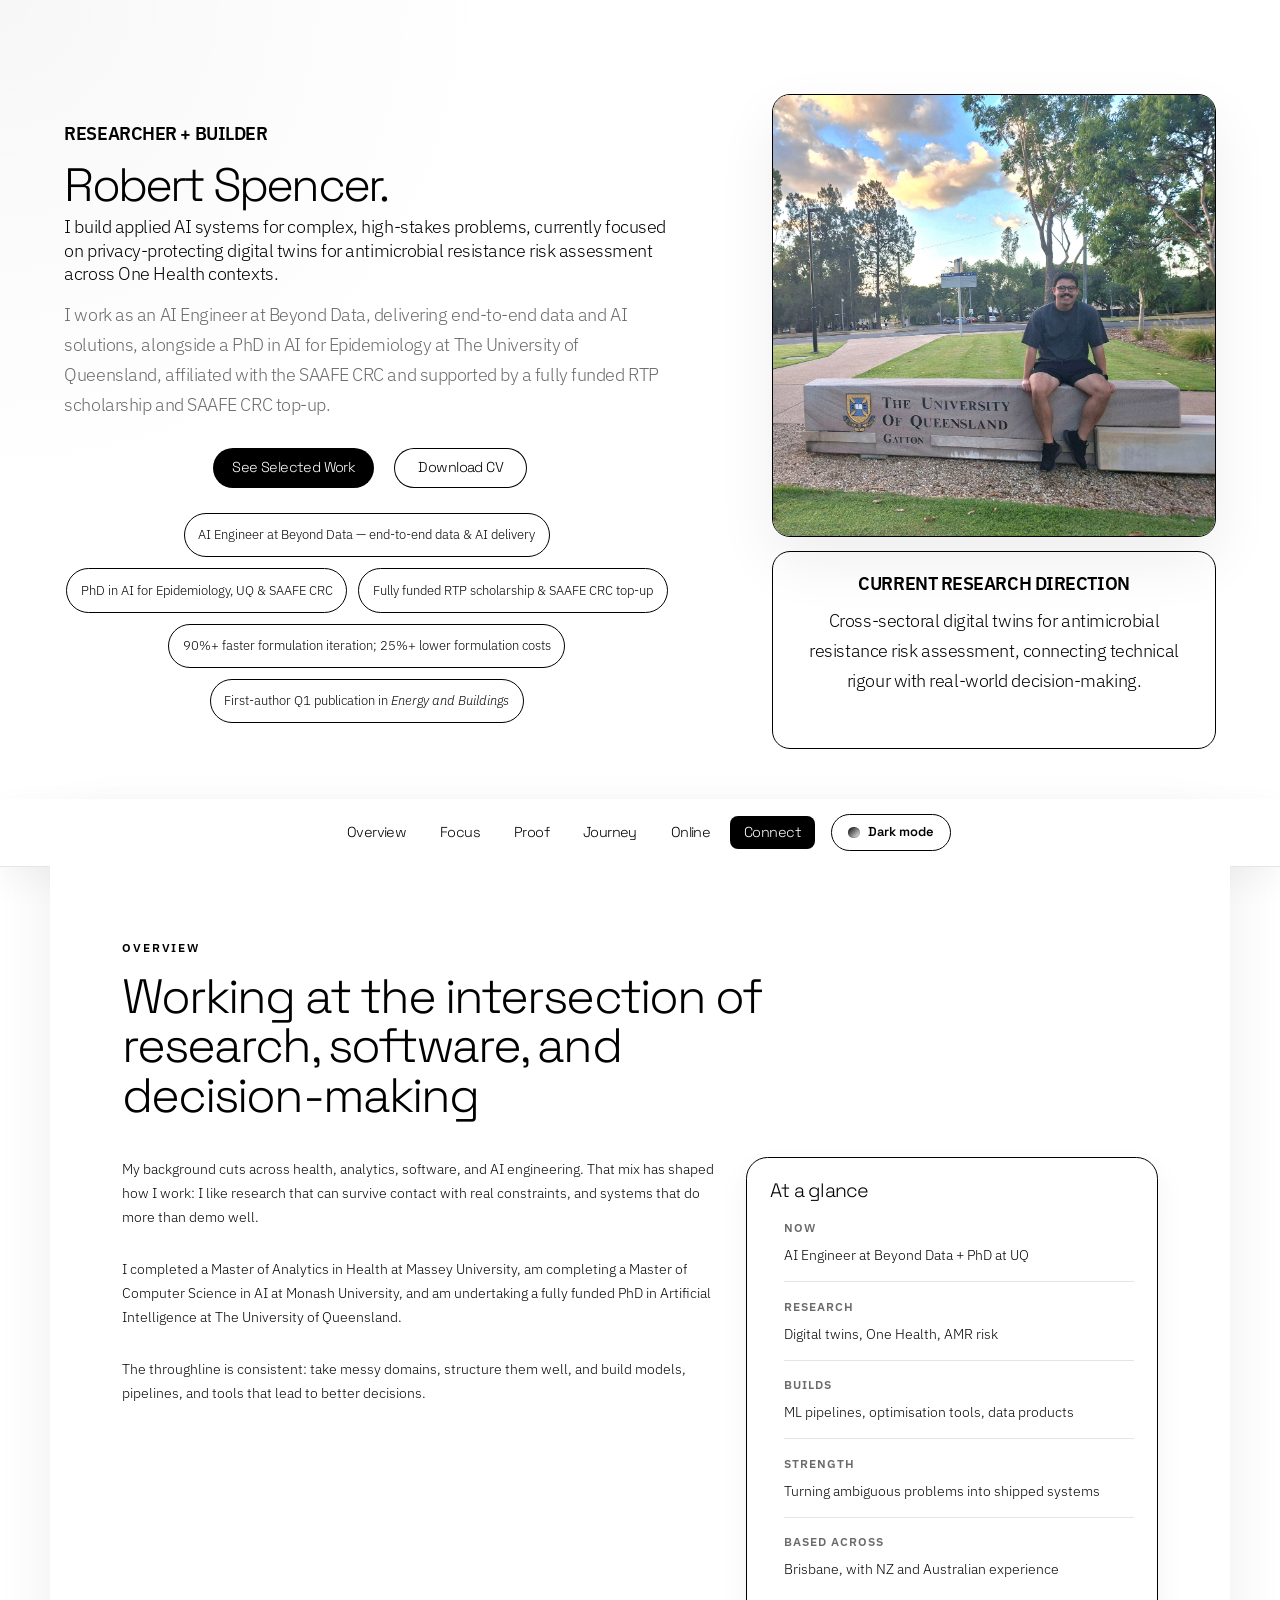
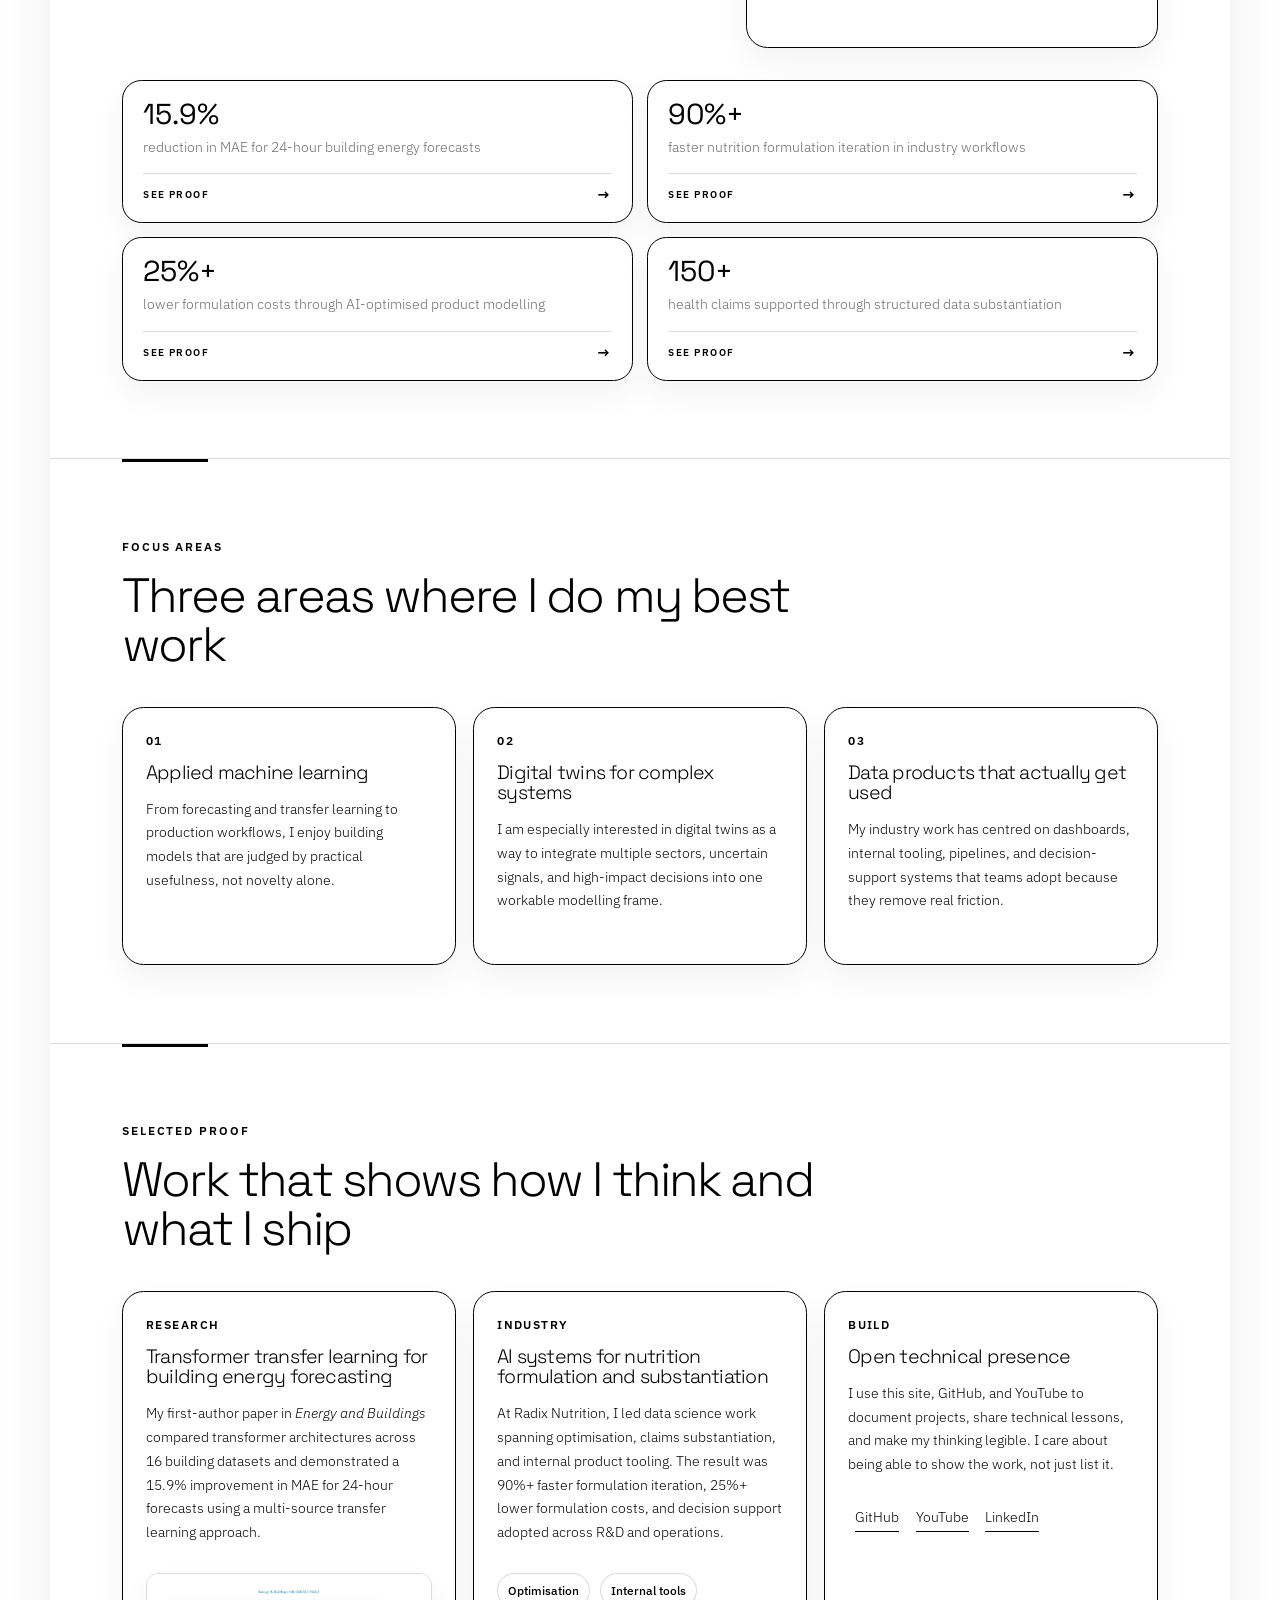
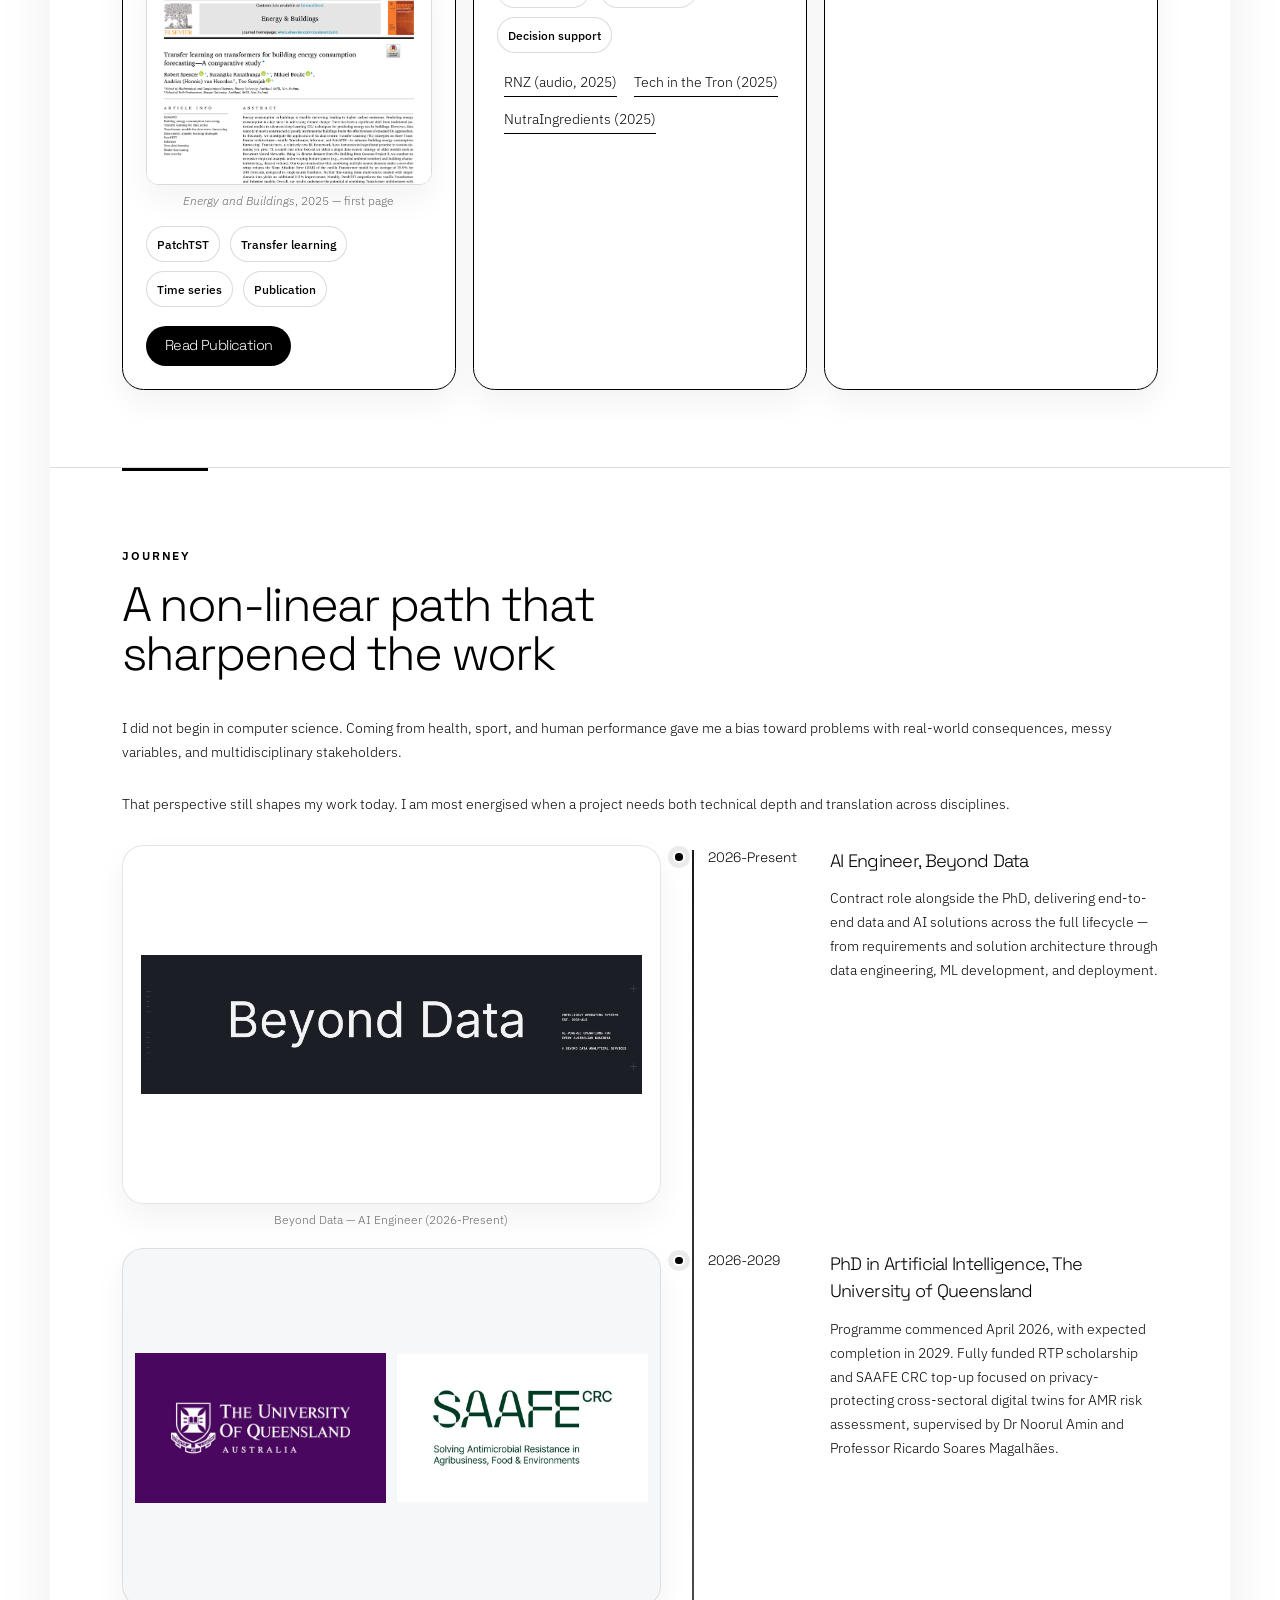
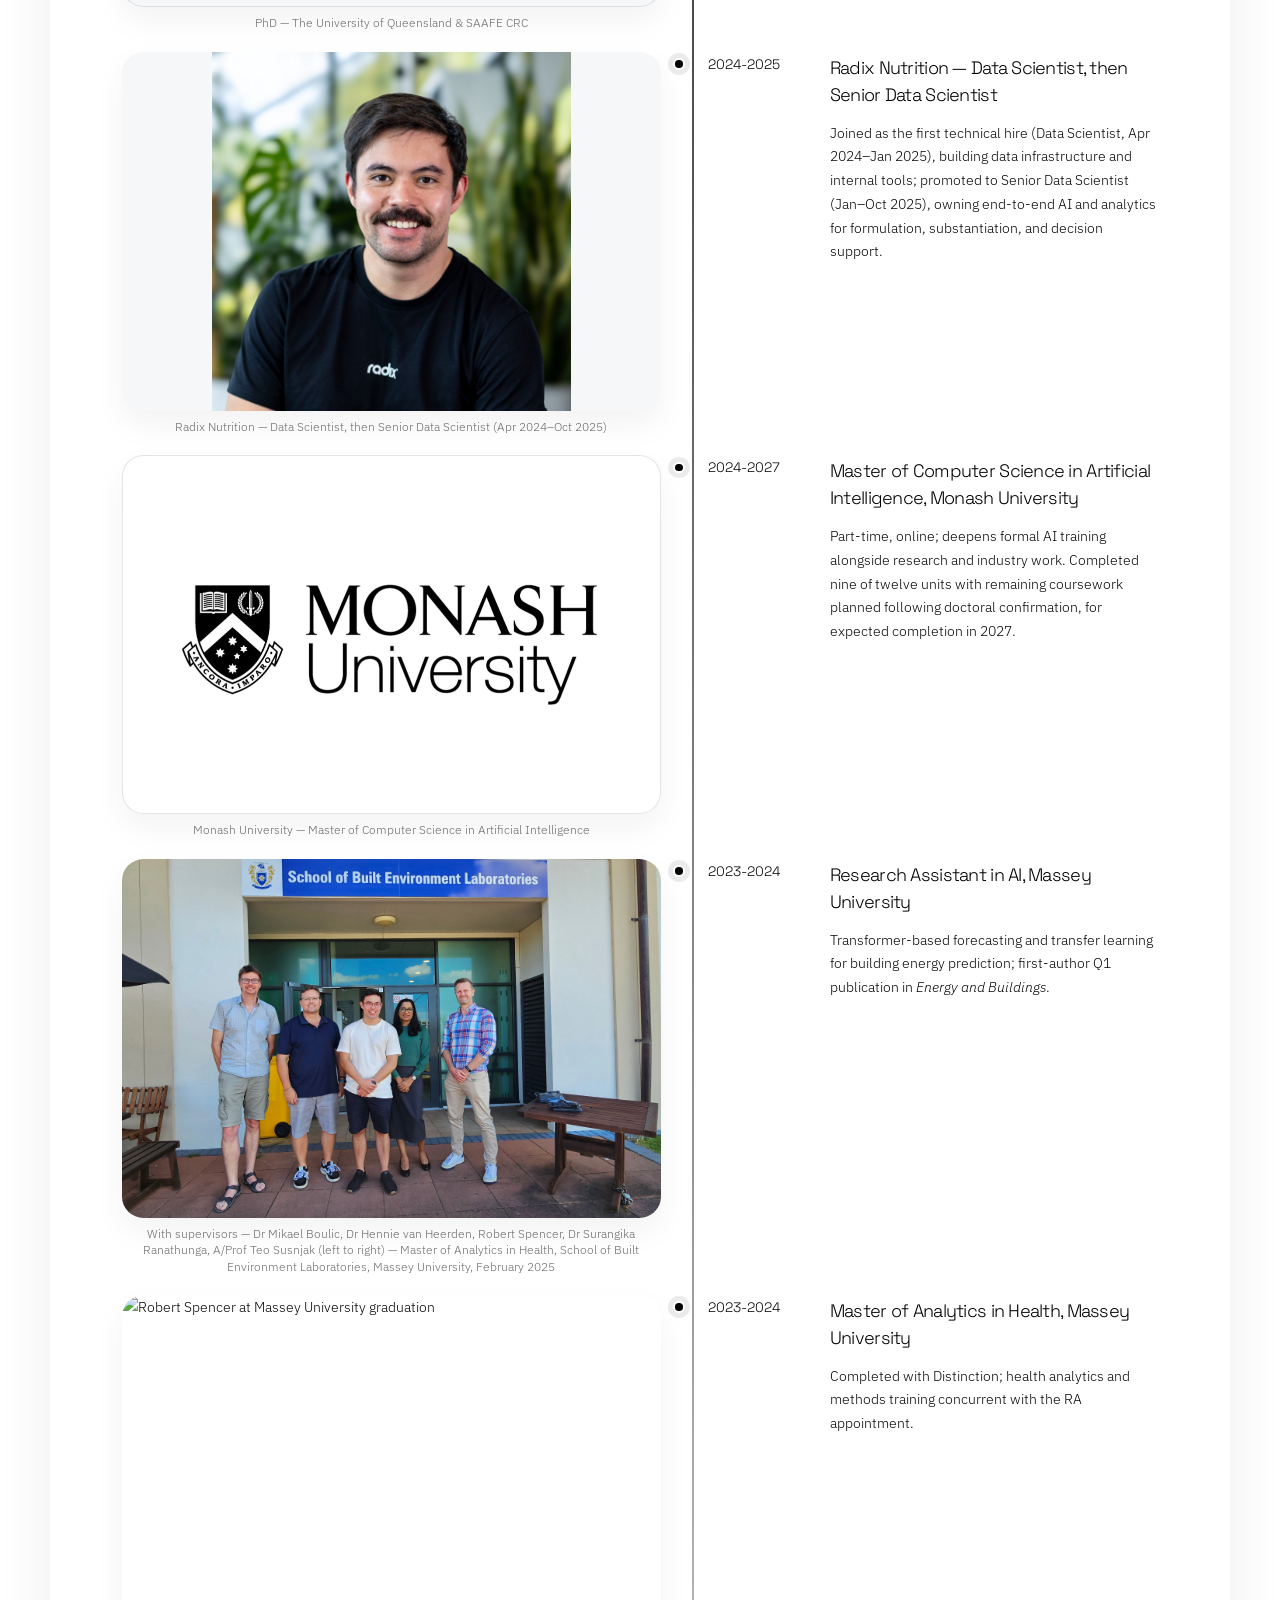
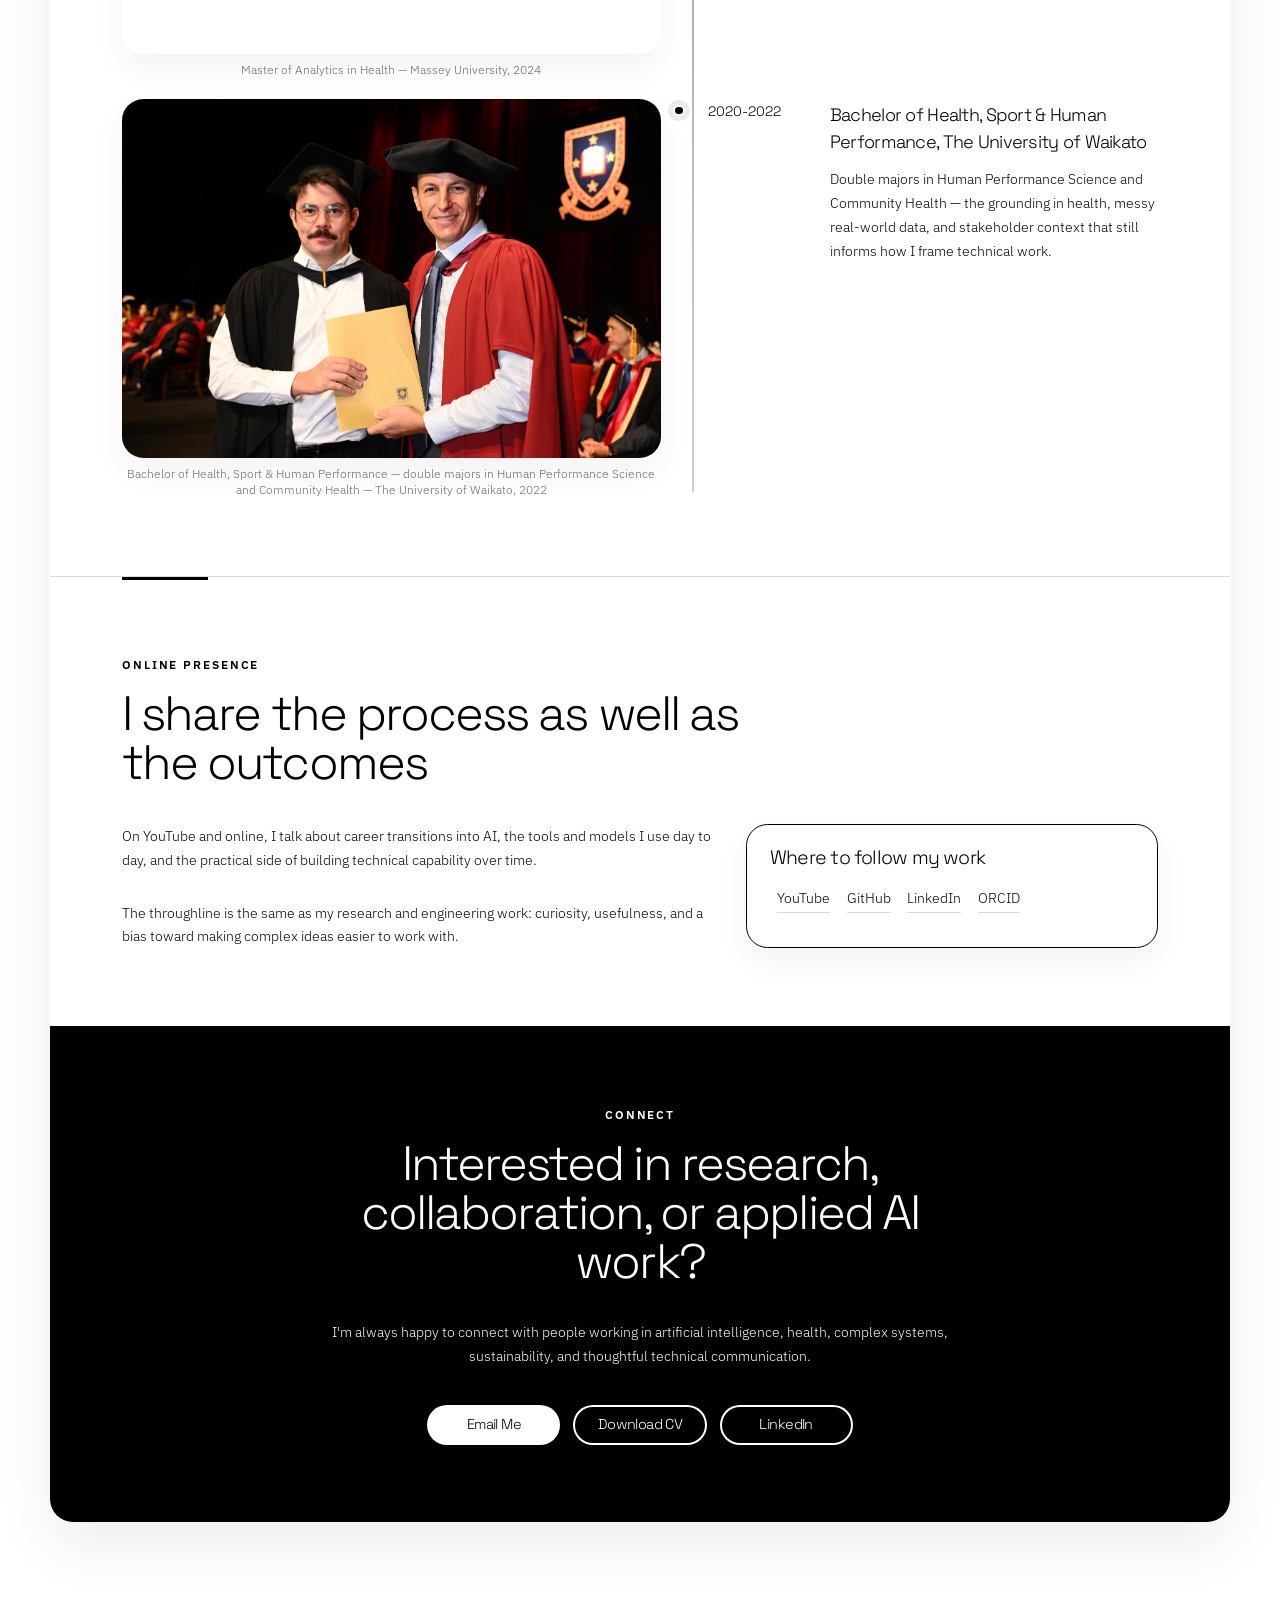
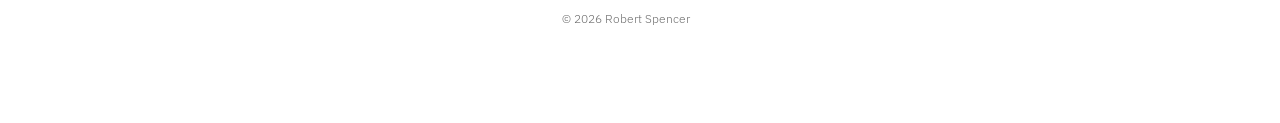
==== index.html @ 99dfe354 "Update CV to 2026-07-17 edition Replace the 2026-05-26 CV, which predated the Beyond Data role, with" ====
<!DOCTYPE HTML>
<html>
	<head>
		<title>Robert Spencer | AI Engineer &amp; PhD Researcher</title>
		<meta charset="utf-8" />
		<meta name="viewport" content="width=device-width, initial-scale=1" />
		<script>
			(function () {
				var storageKey = 'preferred-theme';
				var storedTheme = null;
				var prefersDark = false;

				try {
					storedTheme = window.localStorage.getItem(storageKey);
				} catch (error) {}

				if (window.matchMedia) {
					prefersDark = window.matchMedia('(prefers-color-scheme: dark)').matches;
				}

				var theme = storedTheme || (prefersDark ? 'dark' : 'light');
				document.documentElement.setAttribute('data-theme', theme);
				document.documentElement.style.colorScheme = theme;
			})();
		</script>
		<meta
			name="description"
			content="Robert Spencer is an AI engineer at Beyond Data and PhD researcher in AI for epidemiology at The University of Queensland, focused on privacy-protecting digital twins, One Health AMR risk assessment, and production-ready machine learning systems."
		/>
		<link rel="canonical" href="https://robertjspencer.com/" />
		<meta property="og:type" content="website" />
		<meta property="og:url" content="https://robertjspencer.com/" />
		<meta property="og:site_name" content="Robert Spencer" />
		<meta property="og:title" content="Robert Spencer | AI Engineer & PhD Researcher" />
		<meta
			property="og:description"
			content="AI engineer at Beyond Data and PhD researcher in AI for epidemiology at The University of Queensland — digital twins, One Health AMR risk assessment, and production-ready machine learning systems."
		/>
		<meta property="og:image" content="https://robertjspencer.com/images/linkedin-featured.png" />
		<meta property="og:image:width" content="1200" />
		<meta property="og:image:height" content="627" />
		<meta property="og:image:alt" content="Robert Spencer — Researcher + Builder — robertjspencer.com" />
		<meta name="twitter:card" content="summary_large_image" />
		<meta name="twitter:title" content="Robert Spencer | AI Engineer & PhD Researcher" />
		<meta
			name="twitter:description"
			content="AI engineer at Beyond Data and PhD researcher in AI for epidemiology at The University of Queensland — digital twins, One Health AMR risk assessment, and production-ready machine learning systems."
		/>
		<meta name="twitter:image" content="https://robertjspencer.com/images/linkedin-featured.png" />
		<script type="application/ld+json">
		{
			"@context": "https://schema.org",
			"@type": "Person",
			"name": "Robert Spencer",
			"url": "https://robertjspencer.com/",
			"image": "https://robertjspencer.com/images/robert-spencer-headshot.png",
			"email": "mailto:rspencer9721@gmail.com",
			"jobTitle": ["AI Engineer", "PhD Researcher in AI for Epidemiology"],
			"worksFor": {
				"@type": "Organization",
				"name": "Beyond Data"
			},
			"affiliation": [
				{ "@type": "CollegeOrUniversity", "name": "The University of Queensland" },
				{ "@type": "Organization", "name": "SAAFE CRC" },
				{ "@type": "CollegeOrUniversity", "name": "Monash University" }
			],
			"alumniOf": [
				{ "@type": "CollegeOrUniversity", "name": "Massey University" },
				{ "@type": "CollegeOrUniversity", "name": "The University of Waikato" }
			],
			"sameAs": [
				"https://orcid.org/0009-0005-2321-6212",
				"https://www.linkedin.com/in/rspencer9721/",
				"https://github.com/robertjspencer",
				"https://www.youtube.com/@robertspencer406"
			]
		}
		</script>
		<link rel="icon" type="image/svg+xml" href="images/favicon.svg" />
		<link rel="shortcut icon" href="images/favicon.svg" />
		<link rel="stylesheet" href="assets/css/main.css" />
		<link rel="stylesheet" href="assets/css/custom.css" />
		<noscript><link rel="stylesheet" href="assets/css/noscript.css" /></noscript>
	</head>
	<body class="is-preload">
		<div id="wrapper">
			<header id="header" class="alt">
				<div class="hero-shell">
					<div class="hero-copy">
						<p class="eyebrow">Researcher + Builder</p>
						<h1>Robert Spencer.</h1>
						<p class="hero-lead">
							I build applied AI systems for complex, high-stakes problems, currently
							focused on privacy-protecting digital twins for antimicrobial resistance
							risk assessment across One Health contexts.
						</p>
						<p class="hero-summary">
							I work as an AI Engineer at Beyond Data, delivering end-to-end data and
							AI solutions, alongside a PhD in AI for Epidemiology at The University of
							Queensland, affiliated with the SAAFE CRC and supported by a fully funded
							RTP scholarship and SAAFE CRC top-up.
						</p>
						<ul class="hero-actions">
							<li><a href="#proof" class="button primary">See Selected Work</a></li>
							<li><a href="documents/2026-07-17%20Robert%20Spencer_CV.pdf" target="_blank" class="button">Download CV</a></li>
						</ul>
						<ul class="hero-signals">
							<li>AI Engineer at Beyond Data — end-to-end data &amp; AI delivery</li>
							<li>PhD in AI for Epidemiology, UQ &amp; SAAFE CRC</li>
							<li>Fully funded RTP scholarship &amp; SAAFE CRC top-up</li>
							<li>90%+ faster formulation iteration; 25%+ lower formulation costs</li>
							<li>First-author Q1 publication in <em>Energy and Buildings</em></li>
						</ul>
					</div>
					<div class="hero-visual">
						<div class="hero-portrait">
							<img
								class="photo-zoomable"
								src="images/20260501_164639.jpg"
								alt="Robert Spencer seated on the University of Queensland Gatton campus entrance sign"
							/>
						</div>
						<div class="hero-note">
							<p class="label">Current research direction</p>
							<p>
								Cross-sectoral digital twins for antimicrobial resistance risk
								assessment, connecting technical rigour with real-world decision-making.
							</p>
						</div>
					</div>
				</div>
			</header>

			<nav id="nav">
				<div class="nav-shell">
					<button
						id="nav-toggle"
						class="nav-toggle"
						type="button"
						aria-controls="nav-links"
						aria-expanded="false"
					>
						Menu
					</button>
					<ul id="nav-links" class="nav-links">
						<li><a href="#about" class="active">Overview</a></li>
						<li><a href="#focus">Focus</a></li>
						<li><a href="#proof">Proof</a></li>
						<li><a href="#journey">Journey</a></li>
						<li><a href="#content">Online</a></li>
						<li><a href="#contact">Connect</a></li>
					</ul>
					<button
						id="theme-toggle"
						class="theme-toggle"
						type="button"
						aria-label="Switch color theme"
					>
						<span class="theme-toggle-dot" aria-hidden="true"></span>
						<span class="theme-toggle-label">Dark mode</span>
					</button>
					<script>
						(function () {
							var theme = document.documentElement.getAttribute('data-theme') || 'light';
							var toggle = document.getElementById('theme-toggle');
							var label = toggle && toggle.querySelector('.theme-toggle-label');

							if (!toggle) return;

							toggle.setAttribute('aria-pressed', theme === 'dark' ? 'true' : 'false');
							toggle.setAttribute('title', theme === 'dark' ? 'Light mode' : 'Dark mode');

							if (label) {
								label.textContent = theme === 'dark' ? 'Light mode' : 'Dark mode';
							}
						})();
					</script>
				</div>
			</nav>

			<div id="main">
				<section id="about" class="main custom-section section-overview">
					<div class="section-heading">
						<p class="eyebrow">Overview</p>
						<h2>Working at the intersection of research, software, and decision-making</h2>
					</div>
					<div class="overview-grid">
						<div class="overview-copy">
							<p>
								My background cuts across health, analytics, software, and AI
								engineering. That mix has shaped how I work: I like research that can
								survive contact with real constraints, and systems that do more than
								demo well.
							</p>
							<p>
								I completed a Master of Analytics in Health at Massey University, am
								completing a Master of Computer Science in AI at Monash University, and
								am undertaking a fully funded PhD in Artificial Intelligence at The
								University of Queensland.
							</p>
							<p>
								The throughline is consistent: take messy domains, structure them well,
								and build models, pipelines, and tools that lead to better decisions.
							</p>
						</div>
						<div class="overview-panel">
							<h3>At a glance</h3>
							<ul class="fact-list">
								<li>
									<span class="fact-label">Now</span>
									<span class="fact-value">AI Engineer at Beyond Data + PhD at UQ</span>
								</li>
								<li>
									<span class="fact-label">Research</span>
									<span class="fact-value">Digital twins, One Health, AMR risk</span>
								</li>
								<li>
									<span class="fact-label">Builds</span>
									<span class="fact-value">ML pipelines, optimisation tools, data products</span>
								</li>
								<li>
									<span class="fact-label">Strength</span>
									<span class="fact-value">Turning ambiguous problems into shipped systems</span>
								</li>
								<li>
									<span class="fact-label">Based across</span>
									<span class="fact-value">Brisbane, with NZ and Australian experience</span>
								</li>
							</ul>
						</div>
					</div>
					<div class="metric-band">
						<a class="metric-card" href="#proof-building-energy">
							<strong>15.9%</strong>
							<span class="metric-card-desc">reduction in MAE for 24-hour building energy forecasts</span>
							<span class="metric-card-cta">See proof</span>
						</a>
						<a class="metric-card" href="#proof-nutrition">
							<strong>90%+</strong>
							<span class="metric-card-desc">faster nutrition formulation iteration in industry workflows</span>
							<span class="metric-card-cta">See proof</span>
						</a>
						<a class="metric-card" href="#proof-nutrition">
							<strong>25%+</strong>
							<span class="metric-card-desc">lower formulation costs through AI-optimised product modelling</span>
							<span class="metric-card-cta">See proof</span>
						</a>
						<a class="metric-card" href="#proof-nutrition">
							<strong>150+</strong>
							<span class="metric-card-desc">health claims supported through structured data substantiation</span>
							<span class="metric-card-cta">See proof</span>
						</a>
					</div>
				</section>

				<section id="focus" class="main custom-section section-focus">
					<div class="section-heading">
						<p class="eyebrow">Focus Areas</p>
						<h2>Three areas where I do my best work</h2>
					</div>
					<div class="focus-grid">
						<article class="focus-card">
							<p class="card-index">01</p>
							<h3>Applied machine learning</h3>
							<p>
								From forecasting and transfer learning to production workflows, I enjoy
								building models that are judged by practical usefulness, not novelty
								alone.
							</p>
						</article>
						<article class="focus-card">
							<p class="card-index">02</p>
							<h3>Digital twins for complex systems</h3>
							<p>
								I am especially interested in digital twins as a way to integrate
								multiple sectors, uncertain signals, and high-impact decisions into one
								workable modelling frame.
							</p>
						</article>
						<article class="focus-card">
							<p class="card-index">03</p>
							<h3>Data products that actually get used</h3>
							<p>
								My industry work has centred on dashboards, internal tooling, pipelines,
								and decision-support systems that teams adopt because they remove real
								friction.
							</p>
						</article>
					</div>
				</section>

				<section id="proof" class="main custom-section section-proof">
					<div class="section-heading">
						<p class="eyebrow">Selected Proof</p>
						<h2>Work that shows how I think and what I ship</h2>
					</div>
					<div class="proof-grid">
						<article class="proof-card featured-proof" id="proof-building-energy">
							<p class="proof-type">Research</p>
							<h3>Transformer transfer learning for building energy forecasting</h3>
							<p>
								My first-author paper in <em>Energy and Buildings</em> compared
								transformer architectures across 16 building datasets and demonstrated a
								15.9% improvement in MAE for 24-hour forecasts using a multi-source
								transfer learning approach.
							</p>
							<figure class="publication-figure">
								<img
									class="photo-zoomable"
									src="images/spencer-et-al-2025-energy-buildings-first-page.png"
									width="1535"
									height="1138"
									loading="lazy"
									decoding="async"
									alt="First page of Spencer et al. (2025) in Energy and Buildings: title, authors from Massey University, and abstract on transfer learning with transformers for building energy forecasting."
								/>
								<figcaption><em>Energy and Buildings</em>, 2025 — first page</figcaption>
							</figure>
							<ul class="proof-tags">
								<li>PatchTST</li>
								<li>Transfer learning</li>
								<li>Time series</li>
								<li>Publication</li>
							</ul>
							<a href="https://doi.org/10.1016/j.enbuild.2025.115632" target="_blank" class="button primary">Read Publication</a>
						</article>
						<article class="proof-card" id="proof-nutrition">
							<p class="proof-type">Industry</p>
							<h3>AI systems for nutrition formulation and substantiation</h3>
							<p>
								At Radix Nutrition, I led data science work spanning optimisation,
								claims substantiation, and internal product tooling. The result was
								90%+ faster formulation iteration, 25%+ lower formulation costs, and
								decision support adopted across R&amp;D and operations.
							</p>
							<ul class="proof-tags">
								<li>Optimisation</li>
								<li>Internal tools</li>
								<li>Decision support</li>
							</ul>
							<ul class="proof-links">
								<li>
									<a href="https://www.rnz.co.nz/national/programmes/ninetonoon/audio/2018996469/waikato-food-tech-company-putting-science-into-breakfast" target="_blank" rel="noopener noreferrer">RNZ (audio, 2025)</a>
								</li>
								<li>
									<a href="https://www.techinthetron.com/radix-nutritions-cad-for-food-syncs-science-to-close-nutrition-gap/" target="_blank" rel="noopener noreferrer">Tech in the Tron (2025)</a>
								</li>
								<li>
									<a href="https://www.nutraingredients.com/Article/2025/12/15/nz-firm-develops-software-platform-for-food-nutrition-innovation/" target="_blank" rel="noopener noreferrer">NutraIngredients (2025)</a>
								</li>
							</ul>
						</article>
						<article class="proof-card">
							<p class="proof-type">Build</p>
							<h3>Open technical presence</h3>
							<p>
								I use this site, GitHub, and YouTube to document projects, share
								technical lessons, and make my thinking legible. I care about being able
								to show the work, not just list it.
							</p>
							<ul class="proof-links">
								<li><a href="https://github.com/robertjspencer" target="_blank">GitHub</a></li>
								<li><a href="https://www.youtube.com/@robertspencer406" target="_blank">YouTube</a></li>
								<li><a href="https://www.linkedin.com/in/rspencer9721/" target="_blank">LinkedIn</a></li>
							</ul>
						</article>
					</div>
				</section>

				<section id="journey" class="main custom-section section-journey">
					<div class="section-heading">
						<p class="eyebrow">Journey</p>
						<h2>A non-linear path that sharpened the work</h2>
					</div>
					<div class="journey-wrap">
						<div class="journey-intro">
							<p>
								I did not begin in computer science. Coming from health, sport, and
								human performance gave me a bias toward problems with real-world
								consequences, messy variables, and multidisciplinary stakeholders.
							</p>
							<p>
								That perspective still shapes my work today. I am most energised when a
								project needs both technical depth and translation across disciplines.
							</p>
						</div>
						<div class="journey-interleaved-main">
							<article class="timeline-item">
								<span class="timeline-year">2026-Present</span>
								<div>
									<h3>AI Engineer, Beyond Data</h3>
									<p>
										Contract role alongside the PhD, delivering end-to-end data and AI
										solutions across the full lifecycle — from requirements and solution
										architecture through data engineering, ML development, and
										deployment.
									</p>
								</div>
							</article>
							<div class="journey-media-cell">
								<figure class="journey-figure journey-figure--institution">
									<div class="journey-logo-frame journey-logo-frame--single">
										<img
											src="images/beyond-data-logo.png"
											alt="Beyond Data — Intelligent Operating Systems"
											class="journey-logo-img journey-logo-img--uq-wide"
											loading="lazy"
											decoding="async"
										/>
									</div>
									<figcaption>Beyond Data — AI Engineer (2026-Present)</figcaption>
								</figure>
							</div>
							<article class="timeline-item">
								<span class="timeline-year">2026-2029</span>
								<div>
									<h3>PhD in Artificial Intelligence, The University of Queensland</h3>
									<p>
										Programme commenced April 2026, with expected completion in 2029.
										Fully funded RTP scholarship and SAAFE CRC top-up focused on
										privacy-protecting cross-sectoral digital twins for AMR risk
										assessment, supervised by Dr Noorul Amin and Professor Ricardo
										Soares Magalhães.
									</p>
								</div>
							</article>
							<div class="journey-media-cell">
								<figure class="journey-figure journey-figure--institution">
									<div class="journey-logo-stack" role="group" aria-label="PhD affiliation logos">
										<div class="journey-logo-frame">
											<img
												src="images/uq-news.jpg"
												alt="The University of Queensland"
												class="journey-logo-img journey-logo-img--uq-wide"
												loading="lazy"
												decoding="async"
											/>
										</div>
										<div class="journey-logo-frame">
											<img
												src="images/saafe-crc-logo.jpg"
												alt="SAAFE CRC — Solving Antimicrobial Resistance in Agribusiness, Food &amp; Environments"
												class="journey-logo-img journey-logo-img--saafe"
												loading="lazy"
												decoding="async"
											/>
										</div>
									</div>
									<figcaption>PhD — The University of Queensland &amp; SAAFE CRC</figcaption>
								</figure>
							</div>
							<article class="timeline-item">
								<span class="timeline-year">2024-2025</span>
								<div>
									<h3>Radix Nutrition — Data Scientist, then Senior Data Scientist</h3>
									<p>Joined as the first technical hire (Data Scientist, Apr 2024–Jan 2025), building data infrastructure and internal tools; promoted to Senior Data Scientist (Jan–Oct 2025), owning end-to-end AI and analytics for formulation, substantiation, and decision support.</p>
								</div>
							</article>
							<div class="journey-media-cell">
								<figure class="journey-figure">
									<div class="journey-image-frame journey-image-frame--contain">
										<img
											src="images/radix-nutrition-2024.jpg"
											alt="Robert Spencer at Radix Nutrition"
											class="journey-image photo-zoomable"
											loading="lazy"
											decoding="async"
										/>
									</div>
									<figcaption>Radix Nutrition — Data Scientist, then Senior Data Scientist (Apr 2024–Oct 2025)</figcaption>
								</figure>
							</div>
							<article class="timeline-item">
								<span class="timeline-year">2024-2027</span>
								<div>
									<h3>Master of Computer Science in Artificial Intelligence, Monash University</h3>
									<p>Part-time, online; deepens formal AI training alongside research and industry work. Completed nine of twelve units with remaining coursework planned following doctoral confirmation, for expected completion in 2027.</p>
								</div>
							</article>
							<div class="journey-media-cell">
								<figure class="journey-figure journey-figure--institution">
									<div class="journey-logo-frame journey-logo-frame--single">
										<img
											src="images/monash-logo.jpg"
											alt="Monash University"
											class="journey-logo-img"
											loading="lazy"
											decoding="async"
										/>
									</div>
									<figcaption>Monash University — Master of Computer Science in Artificial Intelligence</figcaption>
								</figure>
							</div>
							<article class="timeline-item">
								<span class="timeline-year">2023-2024</span>
								<div>
									<h3>Research Assistant in AI, Massey University</h3>
									<p>Transformer-based forecasting and transfer learning for building energy prediction; first-author Q1 publication in <em>Energy and Buildings</em>.</p>
								</div>
							</article>
							<div class="journey-media-cell">
								<figure class="journey-figure">
									<div class="journey-image-frame">
										<img
											src="images/2025-02-21-massey-manalyt-supervisors.jpg"
											alt="Group photo: Dr Mikael Boulic, Dr Hennie van Heerden, Robert Spencer, Dr Surangika Ranathunga, and A/Prof Teo Susnjak outside the School of Built Environment Laboratories at Massey University"
											class="journey-image photo-zoomable"
											loading="lazy"
											decoding="async"
										/>
									</div>
									<figcaption>With supervisors — Dr Mikael Boulic, Dr Hennie van Heerden, Robert Spencer, Dr Surangika Ranathunga, A/Prof Teo Susnjak (left to right) — Master of Analytics in Health, School of Built Environment Laboratories, Massey University, February 2025</figcaption>
								</figure>
							</div>
							<article class="timeline-item">
								<span class="timeline-year">2023-2024</span>
								<div>
									<h3>Master of Analytics in Health, Massey University</h3>
									<p>Completed with Distinction; health analytics and methods training concurrent with the RA appointment.</p>
								</div>
							</article>
							<div class="journey-media-cell">
								<figure class="journey-figure">
									<div class="journey-image-frame">
										<img
											src="images/2024-massey-graduation.jpeg"
											alt="Robert Spencer at Massey University graduation"
											class="journey-image photo-zoomable"
										/>
									</div>
									<figcaption>Master of Analytics in Health — Massey University, 2024</figcaption>
								</figure>
							</div>
							<article class="timeline-item">
								<span class="timeline-year">2020-2022</span>
								<div>
									<h3>Bachelor of Health, Sport &amp; Human Performance, The University of Waikato</h3>
									<p>Double majors in Human Performance Science and Community Health — the grounding in health, messy real-world data, and stakeholder context that still informs how I frame technical work.</p>
								</div>
							</article>
							<div class="journey-media-cell">
								<figure class="journey-figure">
									<div class="journey-image-frame">
										<img
											src="images/2023-waikato-graduation.jpeg"
											alt="Robert Spencer at Waikato University graduation"
											class="journey-image photo-zoomable"
										/>
									</div>
									<figcaption>Bachelor of Health, Sport &amp; Human Performance — double majors in Human Performance Science and Community Health — The University of Waikato, 2022</figcaption>
								</figure>
							</div>
						</div>
					</div>
				</section>

				<section id="content" class="main custom-section section-content">
					<div class="section-heading">
						<p class="eyebrow">Online Presence</p>
						<h2>I share the process as well as the outcomes</h2>
					</div>
					<div class="content-grid">
						<div class="content-copy">
							<p>
								On YouTube and online, I talk about career transitions into AI, the
								tools and models I use day to day, and the practical side of building
								technical capability over time.
							</p>
							<p>
								The throughline is the same as my research and engineering work:
								curiosity, usefulness, and a bias toward making complex ideas easier to
								work with.
							</p>
						</div>
						<div class="content-panel">
							<h3>Where to follow my work</h3>
							<ul class="link-list">
								<li><a href="https://www.youtube.com/@robertspencer406" target="_blank">YouTube</a></li>
								<li><a href="https://github.com/robertjspencer" target="_blank">GitHub</a></li>
								<li><a href="https://www.linkedin.com/in/rspencer9721/" target="_blank">LinkedIn</a></li>
								<li><a href="https://orcid.org/0009-0005-2321-6212" target="_blank">ORCID</a></li>
							</ul>
						</div>
					</div>
				</section>

				<section id="contact" class="main custom-section section-contact">
					<div class="section-heading center">
						<p class="eyebrow">Connect</p>
						<h2>Interested in research, collaboration, or applied AI work?</h2>
						<p>
							I'm always happy to connect with people working in artificial intelligence,
							health, complex systems, sustainability, and thoughtful technical
							communication.
						</p>
					</div>
					<div class="contact-actions">
						<a href="mailto:rspencer9721@gmail.com" class="button primary">Email Me</a>
						<a href="documents/2026-07-17%20Robert%20Spencer_CV.pdf" target="_blank" class="button">Download CV</a>
						<a href="https://www.linkedin.com/in/rspencer9721/" target="_blank" class="button">LinkedIn</a>
					</div>
				</section>
			</div>

			<footer id="footer">
				<p class="copyright">&copy; 2026 Robert Spencer</p>
			</footer>
		</div>

		<div
			id="photo-zoom-modal"
			class="photo-zoom-modal"
			role="dialog"
			aria-modal="true"
			aria-label="Enlarged photo"
			hidden
		>
			<div class="photo-zoom-backdrop" role="presentation"></div>
			<button type="button" class="photo-zoom-close" aria-label="Close enlarged photo">
				<span aria-hidden="true">&times;</span>
			</button>
			<div class="photo-zoom-viewport">
				<div class="photo-zoom-stage">
					<img class="photo-zoom-img" alt="" />
				</div>
			</div>
		</div>

		<script src="assets/js/jquery.min.js"></script>
		<script src="assets/js/jquery.scrollex.min.js"></script>
		<script src="assets/js/jquery.scrolly.min.js"></script>
		<script src="assets/js/browser.min.js"></script>
		<script src="assets/js/breakpoints.min.js"></script>
		<script src="assets/js/util.js"></script>
		<script src="assets/js/main.js"></script>
		<script src="assets/js/photo-zoom.js"></script>
	</body>
</html>
---- assets/css/main.css ----
@import url(fontawesome-all.min.css);
@import 'https://fonts.googleapis.com/css?family=Source+Sans+Pro:300,400';

html, body, div, span, applet, object,
iframe, h1, h2, h3, h4, h5, h6, p, blockquote,
pre, a, abbr, acronym, address, big, cite,
code, del, dfn, em, img, ins, kbd, q, s, samp,
small, strike, strong, sub, sup, tt, var, b,
u, i, center, dl, dt, dd, ol, ul, li, fieldset,
form, label, legend, table, caption, tbody,
tfoot, thead, tr, th, td, article, aside,
canvas, details, embed, figure, figcaption,
footer, header, hgroup, menu, nav, output, ruby,
section, summary, time, mark, audio, video {
	margin: 0;
	padding: 0;
	border: 0;
	font-size: 100%;
	font: inherit;
	vertical-align: baseline;}

article, aside, details, figcaption, figure,
footer, header, hgroup, menu, nav, section {
	display: block;}

body {
	line-height: 1;
}

ol, ul {
	list-style: none;
}

blockquote, q {
	quotes: none;
}

	blockquote:before, blockquote:after, q:before, q:after {
		content: '';
		content: none;
	}

table {
	border-collapse: collapse;
	border-spacing: 0;
}

body {
	-webkit-text-size-adjust: none;
}

mark {
	background-color: transparent;
	color: inherit;
}

input::-moz-focus-inner {
	border: 0;
	padding: 0;
}

input, select, textarea {
	-moz-appearance: none;
	-webkit-appearance: none;
	-ms-appearance: none;
	appearance: none;
}

/* Basic */

	@-ms-viewport {
		width: device-width;
	}

	body {
		-ms-overflow-style: scrollbar;
	}

	@media screen and (max-width: 480px) {

		html, body {
			min-width: 320px;
		}

	}

	html {
		box-sizing: border-box;
	}

	*, *:before, *:after {
		box-sizing: inherit;
	}

	body {
		background-color: #0d1117;
		min-height: 100vh;
		background-image: linear-gradient(
			180deg,
			#2b2b2b 0%,
			#1f1f1f 28%,
			#0a0a0a 65%,
			#000000 100%
		);
		background-attachment: fixed;
		background-repeat: no-repeat;
		background-size: 100% 100%;
	}

		body.is-preload *, body.is-preload *:before, body.is-preload *:after {
			-moz-animation: none !important;
			-webkit-animation: none !important;
			-ms-animation: none !important;
			animation: none !important;
			-moz-transition: none !important;
			-webkit-transition: none !important;
			-ms-transition: none !important;
			transition: none !important;
		}

/* Type */

	body {
		color: rgba(255, 255, 255, 0.65);
	}

	body, input, select, textarea {
		font-family: "Source Sans Pro", Helvetica, sans-serif;
		font-size: 17pt;
		font-weight: 300;
		line-height: 1.65;
	}

		@media screen and (max-width: 1680px) {

			body, input, select, textarea {
				font-size: 14pt;
			}

		}

		@media screen and (max-width: 1280px) {

			body, input, select, textarea {
				font-size: 12pt;
			}

		}

		@media screen and (max-width: 360px) {

			body, input, select, textarea {
				font-size: 11pt;
			}

		}

	a {
		-moz-transition: color 0.2s ease, border-bottom 0.2s ease;
		-webkit-transition: color 0.2s ease, border-bottom 0.2s ease;
		-ms-transition: color 0.2s ease, border-bottom 0.2s ease;
		transition: color 0.2s ease, border-bottom 0.2s ease;
		text-decoration: none;
		border-bottom: dotted 1px;
		color: inherit;
	}

		a:hover {
			border-bottom-color: transparent;
		}

	strong, b {
		font-weight: 400;
	}

	em, i {
		font-style: italic;
	}

	p {
		margin: 0 0 2em 0;
	}

		p.content {
			-moz-columns: 20em 2;
			-webkit-columns: 20em 2;
			-ms-columns: 20em 2;
			columns: 20em 2;
			-moz-column-gap: 2em;
			-webkit-column-gap: 2em;
			-ms-column-gap: 2em;
			column-gap: 2em;
			text-align: justify;
		}

	h1, h2, h3, h4, h5, h6 {
		font-weight: 300;
		line-height: 1.5;
		margin: 0 0 0.7em 0;
		letter-spacing: -0.025em;
	}

		h1 a, h2 a, h3 a, h4 a, h5 a, h6 a {
			color: inherit;
			text-decoration: none;
		}

	h1 {
		font-size: 2.5em;
		line-height: 1.2;
	}

	h2 {
		font-size: 1.5em;
	}

	h3 {
		font-size: 1.25em;
	}

	h4 {
		font-size: 1.1em;
	}

	h5 {
		font-size: 0.9em;
	}

	h6 {
		font-size: 0.7em;
	}

	@media screen and (max-width: 736px) {

		h1 {
			font-size: 2em;
		}

	}

	sub {
		font-size: 0.8em;
		position: relative;
		top: 0.5em;
	}

	sup {
		font-size: 0.8em;
		position: relative;
		top: -0.5em;
	}

	blockquote {
		border-left: solid 4px;
		font-style: italic;
		margin: 0 0 2em 0;
		padding: 0.5em 0 0.5em 2em;
	}

	code {
		border-radius: 8px;
		border: solid 1px;
		font-family: "Courier New", monospace;
		font-size: 0.9em;
		margin: 0 0.25em;
		padding: 0.25em 0.65em;
	}

	pre {
		-webkit-overflow-scrolling: touch;
		font-family: "Courier New", monospace;
		font-size: 0.9em;
		margin: 0 0 2em 0;
	}

		pre code {
			display: block;
			line-height: 1.75;
			padding: 1em 1.5em;
			overflow-x: auto;
		}

	hr {
		border: 0;
		border-bottom: solid 1px;
		margin: 2em 0;
	}

		hr.major {
			margin: 3em 0;
		}

	.align-left {
		text-align: left;
	}

	.align-center {
		text-align: center;
	}

	.align-right {
		text-align: right;
	}

	input, select, textarea {
		color: #ffffff;
	}

	a:hover {
		color: #ffffff;
	}

	strong, b {
		color: #ffffff;
	}

	h1, h2, h3, h4, h5, h6 {
		color: #ffffff;
	}

	blockquote {
		border-left-color: rgba(255, 255, 255, 0.35);
	}

	code {
		background: rgba(255, 255, 255, 0.075);
		border-color: rgba(255, 255, 255, 0.35);
	}

	hr {
		border-bottom-color: rgba(255, 255, 255, 0.35);
	}

/* Row */

	.row {
		display: flex;
		flex-wrap: wrap;
		box-sizing: border-box;
		align-items: stretch;
	}

		.row > * {
			box-sizing: border-box;
		}

		.row.gtr-uniform > * > :last-child {
			margin-bottom: 0;
		}

		.row.aln-left {
			justify-content: flex-start;
		}

		.row.aln-center {
			justify-content: center;
		}

		.row.aln-right {
			justify-content: flex-end;
		}

		.row.aln-top {
			align-items: flex-start;
		}

		.row.aln-middle {
			align-items: center;
		}

		.row.aln-bottom {
			align-items: flex-end;
		}

		.row > .imp {
			order: -1;
		}

		.row > .col-1 {
			width: 8.33333%;
		}

		.row > .off-1 {
			margin-left: 8.33333%;
		}

		.row > .col-2 {
			width: 16.66667%;
		}

		.row > .off-2 {
			margin-left: 16.66667%;
		}

		.row > .col-3 {
			width: 25%;
		}

		.row > .off-3 {
			margin-left: 25%;
		}

		.row > .col-4 {
			width: 33.33333%;
		}

		.row > .off-4 {
			margin-left: 33.33333%;
		}

		.row > .col-5 {
			width: 41.66667%;
		}

		.row > .off-5 {
			margin-left: 41.66667%;
		}

		.row > .col-6 {
			width: 50%;
		}

		.row > .off-6 {
			margin-left: 50%;
		}

		.row > .col-7 {
			width: 58.33333%;
		}

		.row > .off-7 {
			margin-left: 58.33333%;
		}

		.row > .col-8 {
			width: 66.66667%;
		}

		.row > .off-8 {
			margin-left: 66.66667%;
		}

		.row > .col-9 {
			width: 75%;
		}

		.row > .off-9 {
			margin-left: 75%;
		}

		.row > .col-10 {
			width: 83.33333%;
		}

		.row > .off-10 {
			margin-left: 83.33333%;
		}

		.row > .col-11 {
			width: 91.66667%;
		}

		.row > .off-11 {
			margin-left: 91.66667%;
		}

		.row > .col-12 {
			width: 100%;
		}

		.row > .off-12 {
			margin-left: 100%;
		}

		.row.gtr-0 {
			margin-top: 0;
			margin-left: 0em;
		}

			.row.gtr-0 > * {
				padding: 0 0 0 0em;
			}

			.row.gtr-0.gtr-uniform {
				margin-top: 0em;
			}

				.row.gtr-0.gtr-uniform > * {
					padding-top: 0em;
				}

		.row.gtr-25 {
			margin-top: 0;
			margin-left: -0.375em;
		}

			.row.gtr-25 > * {
				padding: 0 0 0 0.375em;
			}

			.row.gtr-25.gtr-uniform {
				margin-top: -0.375em;
			}

				.row.gtr-25.gtr-uniform > * {
					padding-top: 0.375em;
				}

		.row.gtr-50 {
			margin-top: 0;
			margin-left: -0.75em;
		}

			.row.gtr-50 > * {
				padding: 0 0 0 0.75em;
			}

			.row.gtr-50.gtr-uniform {
				margin-top: -0.75em;
			}

				.row.gtr-50.gtr-uniform > * {
					padding-top: 0.75em;
				}

		.row {
			margin-top: 0;
			margin-left: -1.5em;
		}

			.row > * {
				padding: 0 0 0 1.5em;
			}

			.row.gtr-uniform {
				margin-top: -1.5em;
			}

				.row.gtr-uniform > * {
					padding-top: 1.5em;
				}

		.row.gtr-150 {
			margin-top: 0;
			margin-left: -2.25em;
		}

			.row.gtr-150 > * {
				padding: 0 0 0 2.25em;
			}

			.row.gtr-150.gtr-uniform {
				margin-top: -2.25em;
			}

				.row.gtr-150.gtr-uniform > * {
					padding-top: 2.25em;
				}

		.row.gtr-200 {
			margin-top: 0;
			margin-left: -3em;
		}

			.row.gtr-200 > * {
				padding: 0 0 0 3em;
			}

			.row.gtr-200.gtr-uniform {
				margin-top: -3em;
			}

				.row.gtr-200.gtr-uniform > * {
					padding-top: 3em;
				}

		@media screen and (max-width: 1680px) {

			.row {
				display: flex;
				flex-wrap: wrap;
				box-sizing: border-box;
				align-items: stretch;
			}

				.row > * {
					box-sizing: border-box;
				}

				.row.gtr-uniform > * > :last-child {
					margin-bottom: 0;
				}

				.row.aln-left {
					justify-content: flex-start;
				}

				.row.aln-center {
					justify-content: center;
				}

				.row.aln-right {
					justify-content: flex-end;
				}

				.row.aln-top {
					align-items: flex-start;
				}

				.row.aln-middle {
					align-items: center;
				}

				.row.aln-bottom {
					align-items: flex-end;
				}

				.row > .imp-xlarge {
					order: -1;
				}

				.row > .col-1-xlarge {
					width: 8.33333%;
				}

				.row > .off-1-xlarge {
					margin-left: 8.33333%;
				}

				.row > .col-2-xlarge {
					width: 16.66667%;
				}

				.row > .off-2-xlarge {
					margin-left: 16.66667%;
				}

				.row > .col-3-xlarge {
					width: 25%;
				}

				.row > .off-3-xlarge {
					margin-left: 25%;
				}

				.row > .col-4-xlarge {
					width: 33.33333%;
				}

				.row > .off-4-xlarge {
					margin-left: 33.33333%;
				}

				.row > .col-5-xlarge {
					width: 41.66667%;
				}

				.row > .off-5-xlarge {
					margin-left: 41.66667%;
				}

				.row > .col-6-xlarge {
					width: 50%;
				}

				.row > .off-6-xlarge {
					margin-left: 50%;
				}

				.row > .col-7-xlarge {
					width: 58.33333%;
				}

				.row > .off-7-xlarge {
					margin-left: 58.33333%;
				}

				.row > .col-8-xlarge {
					width: 66.66667%;
				}

				.row > .off-8-xlarge {
					margin-left: 66.66667%;
				}

				.row > .col-9-xlarge {
					width: 75%;
				}

				.row > .off-9-xlarge {
					margin-left: 75%;
				}

				.row > .col-10-xlarge {
					width: 83.33333%;
				}

				.row > .off-10-xlarge {
					margin-left: 83.33333%;
				}

				.row > .col-11-xlarge {
					width: 91.66667%;
				}

				.row > .off-11-xlarge {
					margin-left: 91.66667%;
				}

				.row > .col-12-xlarge {
					width: 100%;
				}

				.row > .off-12-xlarge {
					margin-left: 100%;
				}

				.row.gtr-0 {
					margin-top: 0;
					margin-left: 0em;
				}

					.row.gtr-0 > * {
						padding: 0 0 0 0em;
					}

					.row.gtr-0.gtr-uniform {
						margin-top: 0em;
					}

						.row.gtr-0.gtr-uniform > * {
							padding-top: 0em;
						}

				.row.gtr-25 {
					margin-top: 0;
					margin-left: -0.375em;
				}

					.row.gtr-25 > * {
						padding: 0 0 0 0.375em;
					}

					.row.gtr-25.gtr-uniform {
						margin-top: -0.375em;
					}

						.row.gtr-25.gtr-uniform > * {
							padding-top: 0.375em;
						}

				.row.gtr-50 {
					margin-top: 0;
					margin-left: -0.75em;
				}

					.row.gtr-50 > * {
						padding: 0 0 0 0.75em;
					}

					.row.gtr-50.gtr-uniform {
						margin-top: -0.75em;
					}

						.row.gtr-50.gtr-uniform > * {
							padding-top: 0.75em;
						}

				.row {
					margin-top: 0;
					margin-left: -1.5em;
				}

					.row > * {
						padding: 0 0 0 1.5em;
					}

					.row.gtr-uniform {
						margin-top: -1.5em;
					}

						.row.gtr-uniform > * {
							padding-top: 1.5em;
						}

				.row.gtr-150 {
					margin-top: 0;
					margin-left: -2.25em;
				}

					.row.gtr-150 > * {
						padding: 0 0 0 2.25em;
					}

					.row.gtr-150.gtr-uniform {
						margin-top: -2.25em;
					}

						.row.gtr-150.gtr-uniform > * {
							padding-top: 2.25em;
						}

				.row.gtr-200 {
					margin-top: 0;
					margin-left: -3em;
				}

					.row.gtr-200 > * {
						padding: 0 0 0 3em;
					}

					.row.gtr-200.gtr-uniform {
						margin-top: -3em;
					}

						.row.gtr-200.gtr-uniform > * {
							padding-top: 3em;
						}

		}

		@media screen and (max-width: 1280px) {

			.row {
				display: flex;
				flex-wrap: wrap;
				box-sizing: border-box;
				align-items: stretch;
			}

				.row > * {
					box-sizing: border-box;
				}

				.row.gtr-uniform > * > :last-child {
					margin-bottom: 0;
				}

				.row.aln-left {
					justify-content: flex-start;
				}

				.row.aln-center {
					justify-content: center;
				}

				.row.aln-right {
					justify-content: flex-end;
				}

				.row.aln-top {
					align-items: flex-start;
				}

				.row.aln-middle {
					align-items: center;
				}

				.row.aln-bottom {
					align-items: flex-end;
				}

				.row > .imp-large {
					order: -1;
				}

				.row > .col-1-large {
					width: 8.33333%;
				}

				.row > .off-1-large {
					margin-left: 8.33333%;
				}

				.row > .col-2-large {
					width: 16.66667%;
				}

				.row > .off-2-large {
					margin-left: 16.66667%;
				}

				.row > .col-3-large {
					width: 25%;
				}

				.row > .off-3-large {
					margin-left: 25%;
				}

				.row > .col-4-large {
					width: 33.33333%;
				}

				.row > .off-4-large {
					margin-left: 33.33333%;
				}

				.row > .col-5-large {
					width: 41.66667%;
				}

				.row > .off-5-large {
					margin-left: 41.66667%;
				}

				.row > .col-6-large {
					width: 50%;
				}

				.row > .off-6-large {
					margin-left: 50%;
				}

				.row > .col-7-large {
					width: 58.33333%;
				}

				.row > .off-7-large {
					margin-left: 58.33333%;
				}

				.row > .col-8-large {
					width: 66.66667%;
				}

				.row > .off-8-large {
					margin-left: 66.66667%;
				}

				.row > .col-9-large {
					width: 75%;
				}

				.row > .off-9-large {
					margin-left: 75%;
				}

				.row > .col-10-large {
					width: 83.33333%;
				}

				.row > .off-10-large {
					margin-left: 83.33333%;
				}

				.row > .col-11-large {
					width: 91.66667%;
				}

				.row > .off-11-large {
					margin-left: 91.66667%;
				}

				.row > .col-12-large {
					width: 100%;
				}

				.row > .off-12-large {
					margin-left: 100%;
				}

				.row.gtr-0 {
					margin-top: 0;
					margin-left: 0em;
				}

					.row.gtr-0 > * {
						padding: 0 0 0 0em;
					}

					.row.gtr-0.gtr-uniform {
						margin-top: 0em;
					}

						.row.gtr-0.gtr-uniform > * {
							padding-top: 0em;
						}

				.row.gtr-25 {
					margin-top: 0;
					margin-left: -0.375em;
				}

					.row.gtr-25 > * {
						padding: 0 0 0 0.375em;
					}

					.row.gtr-25.gtr-uniform {
						margin-top: -0.375em;
					}

						.row.gtr-25.gtr-uniform > * {
							padding-top: 0.375em;
						}

				.row.gtr-50 {
					margin-top: 0;
					margin-left: -0.75em;
				}

					.row.gtr-50 > * {
						padding: 0 0 0 0.75em;
					}

					.row.gtr-50.gtr-uniform {
						margin-top: -0.75em;
					}

						.row.gtr-50.gtr-uniform > * {
							padding-top: 0.75em;
						}

				.row {
					margin-top: 0;
					margin-left: -1.5em;
				}

					.row > * {
						padding: 0 0 0 1.5em;
					}

					.row.gtr-uniform {
						margin-top: -1.5em;
					}

						.row.gtr-uniform > * {
							padding-top: 1.5em;
						}

				.row.gtr-150 {
					margin-top: 0;
					margin-left: -2.25em;
				}

					.row.gtr-150 > * {
						padding: 0 0 0 2.25em;
					}

					.row.gtr-150.gtr-uniform {
						margin-top: -2.25em;
					}

						.row.gtr-150.gtr-uniform > * {
							padding-top: 2.25em;
						}

				.row.gtr-200 {
					margin-top: 0;
					margin-left: -3em;
				}

					.row.gtr-200 > * {
						padding: 0 0 0 3em;
					}

					.row.gtr-200.gtr-uniform {
						margin-top: -3em;
					}

						.row.gtr-200.gtr-uniform > * {
							padding-top: 3em;
						}

		}

		@media screen and (max-width: 980px) {

			.row {
				display: flex;
				flex-wrap: wrap;
				box-sizing: border-box;
				align-items: stretch;
			}

				.row > * {
					box-sizing: border-box;
				}

				.row.gtr-uniform > * > :last-child {
					margin-bottom: 0;
				}

				.row.aln-left {
					justify-content: flex-start;
				}

				.row.aln-center {
					justify-content: center;
				}

				.row.aln-right {
					justify-content: flex-end;
				}

				.row.aln-top {
					align-items: flex-start;
				}

				.row.aln-middle {
					align-items: center;
				}

				.row.aln-bottom {
					align-items: flex-end;
				}

				.row > .imp-medium {
					order: -1;
				}

				.row > .col-1-medium {
					width: 8.33333%;
				}

				.row > .off-1-medium {
					margin-left: 8.33333%;
				}

				.row > .col-2-medium {
					width: 16.66667%;
				}

				.row > .off-2-medium {
					margin-left: 16.66667%;
				}

				.row > .col-3-medium {
					width: 25%;
				}

				.row > .off-3-medium {
					margin-left: 25%;
				}

				.row > .col-4-medium {
					width: 33.33333%;
				}

				.row > .off-4-medium {
					margin-left: 33.33333%;
				}

				.row > .col-5-medium {
					width: 41.66667%;
				}

				.row > .off-5-medium {
					margin-left: 41.66667%;
				}

				.row > .col-6-medium {
					width: 50%;
				}

				.row > .off-6-medium {
					margin-left: 50%;
				}

				.row > .col-7-medium {
					width: 58.33333%;
				}

				.row > .off-7-medium {
					margin-left: 58.33333%;
				}

				.row > .col-8-medium {
					width: 66.66667%;
				}

				.row > .off-8-medium {
					margin-left: 66.66667%;
				}

				.row > .col-9-medium {
					width: 75%;
				}

				.row > .off-9-medium {
					margin-left: 75%;
				}

				.row > .col-10-medium {
					width: 83.33333%;
				}

				.row > .off-10-medium {
					margin-left: 83.33333%;
				}

				.row > .col-11-medium {
					width: 91.66667%;
				}

				.row > .off-11-medium {
					margin-left: 91.66667%;
				}

				.row > .col-12-medium {
					width: 100%;
				}

				.row > .off-12-medium {
					margin-left: 100%;
				}

				.row.gtr-0 {
					margin-top: 0;
					margin-left: 0em;
				}

					.row.gtr-0 > * {
						padding: 0 0 0 0em;
					}

					.row.gtr-0.gtr-uniform {
						margin-top: 0em;
					}

						.row.gtr-0.gtr-uniform > * {
							padding-top: 0em;
						}

				.row.gtr-25 {
					margin-top: 0;
					margin-left: -0.375em;
				}

					.row.gtr-25 > * {
						padding: 0 0 0 0.375em;
					}

					.row.gtr-25.gtr-uniform {
						margin-top: -0.375em;
					}

						.row.gtr-25.gtr-uniform > * {
							padding-top: 0.375em;
						}

				.row.gtr-50 {
					margin-top: 0;
					margin-left: -0.75em;
				}

					.row.gtr-50 > * {
						padding: 0 0 0 0.75em;
					}

					.row.gtr-50.gtr-uniform {
						margin-top: -0.75em;
					}

						.row.gtr-50.gtr-uniform > * {
							padding-top: 0.75em;
						}

				.row {
					margin-top: 0;
					margin-left: -1.5em;
				}

					.row > * {
						padding: 0 0 0 1.5em;
					}

					.row.gtr-uniform {
						margin-top: -1.5em;
					}

						.row.gtr-uniform > * {
							padding-top: 1.5em;
						}

				.row.gtr-150 {
					margin-top: 0;
					margin-left: -2.25em;
				}

					.row.gtr-150 > * {
						padding: 0 0 0 2.25em;
					}

					.row.gtr-150.gtr-uniform {
						margin-top: -2.25em;
					}

						.row.gtr-150.gtr-uniform > * {
							padding-top: 2.25em;
						}

				.row.gtr-200 {
					margin-top: 0;
					margin-left: -3em;
				}

					.row.gtr-200 > * {
						padding: 0 0 0 3em;
					}

					.row.gtr-200.gtr-uniform {
						margin-top: -3em;
					}

						.row.gtr-200.gtr-uniform > * {
							padding-top: 3em;
						}

		}

		@media screen and (max-width: 736px) {

			.row {
				display: flex;
				flex-wrap: wrap;
				box-sizing: border-box;
				align-items: stretch;
			}

				.row > * {
					box-sizing: border-box;
				}

				.row.gtr-uniform > * > :last-child {
					margin-bottom: 0;
				}

				.row.aln-left {
					justify-content: flex-start;
				}

				.row.aln-center {
					justify-content: center;
				}

				.row.aln-right {
					justify-content: flex-end;
				}

				.row.aln-top {
					align-items: flex-start;
				}

				.row.aln-middle {
					align-items: center;
				}

				.row.aln-bottom {
					align-items: flex-end;
				}

				.row > .imp-small {
					order: -1;
				}

				.row > .col-1-small {
					width: 8.33333%;
				}

				.row > .off-1-small {
					margin-left: 8.33333%;
				}

				.row > .col-2-small {
					width: 16.66667%;
				}

				.row > .off-2-small {
					margin-left: 16.66667%;
				}

				.row > .col-3-small {
					width: 25%;
				}

				.row > .off-3-small {
					margin-left: 25%;
				}

				.row > .col-4-small {
					width: 33.33333%;
				}

				.row > .off-4-small {
					margin-left: 33.33333%;
				}

				.row > .col-5-small {
					width: 41.66667%;
				}

				.row > .off-5-small {
					margin-left: 41.66667%;
				}

				.row > .col-6-small {
					width: 50%;
				}

				.row > .off-6-small {
					margin-left: 50%;
				}

				.row > .col-7-small {
					width: 58.33333%;
				}

				.row > .off-7-small {
					margin-left: 58.33333%;
				}

				.row > .col-8-small {
					width: 66.66667%;
				}

				.row > .off-8-small {
					margin-left: 66.66667%;
				}

				.row > .col-9-small {
					width: 75%;
				}

				.row > .off-9-small {
					margin-left: 75%;
				}

				.row > .col-10-small {
					width: 83.33333%;
				}

				.row > .off-10-small {
					margin-left: 83.33333%;
				}

				.row > .col-11-small {
					width: 91.66667%;
				}

				.row > .off-11-small {
					margin-left: 91.66667%;
				}

				.row > .col-12-small {
					width: 100%;
				}

				.row > .off-12-small {
					margin-left: 100%;
				}

				.row.gtr-0 {
					margin-top: 0;
					margin-left: 0em;
				}

					.row.gtr-0 > * {
						padding: 0 0 0 0em;
					}

					.row.gtr-0.gtr-uniform {
						margin-top: 0em;
					}

						.row.gtr-0.gtr-uniform > * {
							padding-top: 0em;
						}

				.row.gtr-25 {
					margin-top: 0;
					margin-left: -0.25em;
				}

					.row.gtr-25 > * {
						padding: 0 0 0 0.25em;
					}

					.row.gtr-25.gtr-uniform {
						margin-top: -0.25em;
					}

						.row.gtr-25.gtr-uniform > * {
							padding-top: 0.25em;
						}

				.row.gtr-50 {
					margin-top: 0;
					margin-left: -0.5em;
				}

					.row.gtr-50 > * {
						padding: 0 0 0 0.5em;
					}

					.row.gtr-50.gtr-uniform {
						margin-top: -0.5em;
					}

						.row.gtr-50.gtr-uniform > * {
							padding-top: 0.5em;
						}

				.row {
					margin-top: 0;
					margin-left: -1em;
				}

					.row > * {
						padding: 0 0 0 1em;
					}

					.row.gtr-uniform {
						margin-top: -1em;
					}

						.row.gtr-uniform > * {
							padding-top: 1em;
						}

				.row.gtr-150 {
					margin-top: 0;
					margin-left: -1.5em;
				}

					.row.gtr-150 > * {
						padding: 0 0 0 1.5em;
					}

					.row.gtr-150.gtr-uniform {
						margin-top: -1.5em;
					}

						.row.gtr-150.gtr-uniform > * {
							padding-top: 1.5em;
						}

				.row.gtr-200 {
					margin-top: 0;
					margin-left: -2em;
				}

					.row.gtr-200 > * {
						padding: 0 0 0 2em;
					}

					.row.gtr-200.gtr-uniform {
						margin-top: -2em;
					}

						.row.gtr-200.gtr-uniform > * {
							padding-top: 2em;
						}

		}

		@media screen and (max-width: 480px) {

			.row {
				display: flex;
				flex-wrap: wrap;
				box-sizing: border-box;
				align-items: stretch;
			}

				.row > * {
					box-sizing: border-box;
				}

				.row.gtr-uniform > * > :last-child {
					margin-bottom: 0;
				}

				.row.aln-left {
					justify-content: flex-start;
				}

				.row.aln-center {
					justify-content: center;
				}

				.row.aln-right {
					justify-content: flex-end;
				}

				.row.aln-top {
					align-items: flex-start;
				}

				.row.aln-middle {
					align-items: center;
				}

				.row.aln-bottom {
					align-items: flex-end;
				}

				.row > .imp-xsmall {
					order: -1;
				}

				.row > .col-1-xsmall {
					width: 8.33333%;
				}

				.row > .off-1-xsmall {
					margin-left: 8.33333%;
				}

				.row > .col-2-xsmall {
					width: 16.66667%;
				}

				.row > .off-2-xsmall {
					margin-left: 16.66667%;
				}

				.row > .col-3-xsmall {
					width: 25%;
				}

				.row > .off-3-xsmall {
					margin-left: 25%;
				}

				.row > .col-4-xsmall {
					width: 33.33333%;
				}

				.row > .off-4-xsmall {
					margin-left: 33.33333%;
				}

				.row > .col-5-xsmall {
					width: 41.66667%;
				}

				.row > .off-5-xsmall {
					margin-left: 41.66667%;
				}

				.row > .col-6-xsmall {
					width: 50%;
				}

				.row > .off-6-xsmall {
					margin-left: 50%;
				}

				.row > .col-7-xsmall {
					width: 58.33333%;
				}

				.row > .off-7-xsmall {
					margin-left: 58.33333%;
				}

				.row > .col-8-xsmall {
					width: 66.66667%;
				}

				.row > .off-8-xsmall {
					margin-left: 66.66667%;
				}

				.row > .col-9-xsmall {
					width: 75%;
				}

				.row > .off-9-xsmall {
					margin-left: 75%;
				}

				.row > .col-10-xsmall {
					width: 83.33333%;
				}

				.row > .off-10-xsmall {
					margin-left: 83.33333%;
				}

				.row > .col-11-xsmall {
					width: 91.66667%;
				}

				.row > .off-11-xsmall {
					margin-left: 91.66667%;
				}

				.row > .col-12-xsmall {
					width: 100%;
				}

				.row > .off-12-xsmall {
					margin-left: 100%;
				}

				.row.gtr-0 {
					margin-top: 0;
					margin-left: 0em;
				}

					.row.gtr-0 > * {
						padding: 0 0 0 0em;
					}

					.row.gtr-0.gtr-uniform {
						margin-top: 0em;
					}

						.row.gtr-0.gtr-uniform > * {
							padding-top: 0em;
						}

				.row.gtr-25 {
					margin-top: 0;
					margin-left: -0.3125em;
				}

					.row.gtr-25 > * {
						padding: 0 0 0 0.3125em;
					}

					.row.gtr-25.gtr-uniform {
						margin-top: -0.3125em;
					}

						.row.gtr-25.gtr-uniform > * {
							padding-top: 0.3125em;
						}

				.row.gtr-50 {
					margin-top: 0;
					margin-left: -0.625em;
				}

					.row.gtr-50 > * {
						padding: 0 0 0 0.625em;
					}

					.row.gtr-50.gtr-uniform {
						margin-top: -0.625em;
					}

						.row.gtr-50.gtr-uniform > * {
							padding-top: 0.625em;
						}

				.row {
					margin-top: 0;
					margin-left: -1.25em;
				}

					.row > * {
						padding: 0 0 0 1.25em;
					}

					.row.gtr-uniform {
						margin-top: -1.25em;
					}

						.row.gtr-uniform > * {
							padding-top: 1.25em;
						}

				.row.gtr-150 {
					margin-top: 0;
					margin-left: -1.875em;
				}

					.row.gtr-150 > * {
						padding: 0 0 0 1.875em;
					}

					.row.gtr-150.gtr-uniform {
						margin-top: -1.875em;
					}

						.row.gtr-150.gtr-uniform > * {
							padding-top: 1.875em;
						}

				.row.gtr-200 {
					margin-top: 0;
					margin-left: -2.5em;
				}

					.row.gtr-200 > * {
						padding: 0 0 0 2.5em;
					}

					.row.gtr-200.gtr-uniform {
						margin-top: -2.5em;
					}

						.row.gtr-200.gtr-uniform > * {
							padding-top: 2.5em;
						}

		}

/* Box */

	.box {
		border-radius: 8px;
		border: solid;
		margin-bottom: 2em;
		padding: 1.5em;
	}

		.box > :last-child,
		.box > :last-child > :last-child,
		.box > :last-child > :last-child > :last-child {
			margin-bottom: 0;
		}

		.box.alt {
			border: 0;
			border-radius: 0;
			padding: 0;
		}

	.box {
		border-color: rgba(255, 255, 255, 0.35);
	}

/* Button */

	input[type="submit"],
	input[type="reset"],
	input[type="button"],
	button,
	.button {
		-moz-appearance: none;
		-webkit-appearance: none;
		-ms-appearance: none;
		appearance: none;
		-moz-transition: background-color 0.2s ease-in-out, color 0.2s ease-in-out;
		-webkit-transition: background-color 0.2s ease-in-out, color 0.2s ease-in-out;
		-ms-transition: background-color 0.2s ease-in-out, color 0.2s ease-in-out;
		transition: background-color 0.2s ease-in-out, color 0.2s ease-in-out;
		border-radius: 8px;
		border: 0;
		cursor: pointer;
		display: inline-block;
		font-weight: 300;
		height: 2.75em;
		line-height: 2.75em;
		min-width: 9.25em;
		padding: 0 1.5em;
		text-align: center;
		text-decoration: none;
		white-space: nowrap;
	}

		input[type="submit"].icon,
		input[type="reset"].icon,
		input[type="button"].icon,
		button.icon,
		.button.icon {
			padding-left: 1.35em;
		}

			input[type="submit"].icon:before,
			input[type="reset"].icon:before,
			input[type="button"].icon:before,
			button.icon:before,
			.button.icon:before {
				margin-right: 0.5em;
			}

		input[type="submit"].fit,
		input[type="reset"].fit,
		input[type="button"].fit,
		button.fit,
		.button.fit {
			width: 100%;
		}

		input[type="submit"].small,
		input[type="reset"].small,
		input[type="button"].small,
		button.small,
		.button.small {
			font-size: 0.8em;
		}

		input[type="submit"].large,
		input[type="reset"].large,
		input[type="button"].large,
		button.large,
		.button.large {
			font-size: 1.35em;
		}

		input[type="submit"].disabled, input[type="submit"]:disabled,
		input[type="reset"].disabled,
		input[type="reset"]:disabled,
		input[type="button"].disabled,
		input[type="button"]:disabled,
		button.disabled,
		button:disabled,
		.button.disabled,
		.button:disabled {
			pointer-events: none;
			opacity: 0.25;
		}

		@media screen and (max-width: 736px) {

			input[type="submit"],
			input[type="reset"],
			input[type="button"],
			button,
			.button {
				min-width: 0;
			}

		}

	input[type="submit"],
	input[type="reset"],
	input[type="button"],
	button,
	.button {
		background-color: transparent;
		box-shadow: inset 0 0 0 1px rgba(255, 255, 255, 0.35);
		color: #ffffff !important;
	}

		input[type="submit"]:hover,
		input[type="reset"]:hover,
		input[type="button"]:hover,
		button:hover,
		.button:hover {
			background-color: rgba(255, 255, 255, 0.075);
		}

		input[type="submit"]:active,
		input[type="reset"]:active,
		input[type="button"]:active,
		button:active,
		.button:active {
			background-color: rgba(255, 255, 255, 0.2);
		}

		input[type="submit"].icon:before,
		input[type="reset"].icon:before,
		input[type="button"].icon:before,
		button.icon:before,
		.button.icon:before {
			color: rgba(255, 255, 255, 0.5);
		}

		input[type="submit"].primary,
		input[type="reset"].primary,
		input[type="button"].primary,
		button.primary,
		.button.primary {
			background-color: #8cc9f0;
			color: #ffffff !important;
			box-shadow: none;
		}

			input[type="submit"].primary:hover,
			input[type="reset"].primary:hover,
			input[type="button"].primary:hover,
			button.primary:hover,
			.button.primary:hover {
				background-color: #9acff2;
			}

			input[type="submit"].primary:active,
			input[type="reset"].primary:active,
			input[type="button"].primary:active,
			button.primary:active,
			.button.primary:active {
				background-color: #7ec3ee;
			}

			input[type="submit"].primary.icon:before,
			input[type="reset"].primary.icon:before,
			input[type="button"].primary.icon:before,
			button.primary.icon:before,
			.button.primary.icon:before {
				color: #ffffff !important;
			}

/* Form */

	form {
		margin: 0 0 2em 0;
	}

	label {
		display: block;
		font-size: 0.9em;
		font-weight: 400;
		margin: 0 0 1em 0;
	}

	input[type="text"],
	input[type="password"],
	input[type="email"],
	select,
	textarea {
		-moz-appearance: none;
		-webkit-appearance: none;
		-ms-appearance: none;
		appearance: none;
		border-radius: 8px;
		border: solid 1px;
		color: inherit;
		display: block;
		outline: 0;
		padding: 0 1em;
		text-decoration: none;
		width: 100%;
	}

		input[type="text"]:invalid,
		input[type="password"]:invalid,
		input[type="email"]:invalid,
		select:invalid,
		textarea:invalid {
			box-shadow: none;
		}

	select {
		background-size: 1.25rem;
		background-repeat: no-repeat;
		background-position: calc(100% - 1rem) center;
		height: 2.75em;
		padding-right: 2.75em;
		text-overflow: ellipsis;
	}

		select:focus::-ms-value {
			background-color: transparent;
		}

		select::-ms-expand {
			display: none;
		}

	input[type="text"],
	input[type="password"],
	input[type="email"],
	select {
		height: 2.75em;
	}

	textarea {
		padding: 0.75em 1em;
	}

	input[type="checkbox"],
	input[type="radio"] {
		-moz-appearance: none;
		-webkit-appearance: none;
		-ms-appearance: none;
		appearance: none;
		display: block;
		float: left;
		margin-right: -2em;
		opacity: 0;
		width: 1em;
		z-index: -1;
	}

		input[type="checkbox"] + label,
		input[type="radio"] + label {
			text-decoration: none;
			cursor: pointer;
			display: inline-block;
			font-size: 1em;
			font-weight: 300;
			padding-left: 2.4em;
			padding-right: 0.75em;
			position: relative;
		}

			input[type="checkbox"] + label:before,
			input[type="radio"] + label:before {
				-moz-osx-font-smoothing: grayscale;
				-webkit-font-smoothing: antialiased;
				display: inline-block;
				font-style: normal;
				font-variant: normal;
				text-rendering: auto;
				line-height: 1;
				text-transform: none !important;
				font-family: 'Font Awesome 5 Free';
				font-weight: 900;
			}

			input[type="checkbox"] + label:before,
			input[type="radio"] + label:before {
				border-radius: 8px;
				border: solid 1px;
				content: '';
				display: inline-block;
				font-size: 0.8em;
				height: 2.0625em;
				left: 0;
				line-height: 2.0625em;
				position: absolute;
				text-align: center;
				top: 0;
				width: 2.0625em;
			}

		input[type="checkbox"]:checked + label:before,
		input[type="radio"]:checked + label:before {
			content: '\f00c';
		}

	input[type="checkbox"] + label:before {
		border-radius: 8px;
	}

	input[type="radio"] + label:before {
		border-radius: 100%;
	}

	::-webkit-input-placeholder {
		opacity: 1.0;
	}

	:-moz-placeholder {
		opacity: 1.0;
	}

	::-moz-placeholder {
		opacity: 1.0;
	}

	:-ms-input-placeholder {
		opacity: 1.0;
	}

	label {
		color: #ffffff;
	}

	input[type="text"],
	input[type="password"],
	input[type="email"],
	select,
	textarea {
		background-color: rgba(255, 255, 255, 0.075);
		border-color: rgba(255, 255, 255, 0.35);
	}

		input[type="text"]:focus,
		input[type="password"]:focus,
		input[type="email"]:focus,
		select:focus,
		textarea:focus {
			border-color: #8cc9f0;
			box-shadow: 0 0 0 1px #8cc9f0;
		}

	select {
		background-image: url("data:image/svg+xml;charset=utf8,%3Csvg xmlns='http://www.w3.org/2000/svg' width='40' height='40' preserveAspectRatio='none' viewBox='0 0 40 40'%3E%3Cpath d='M9.4,12.3l10.4,10.4l10.4-10.4c0.2-0.2,0.5-0.4,0.9-0.4c0.3,0,0.6,0.1,0.9,0.4l3.3,3.3c0.2,0.2,0.4,0.5,0.4,0.9 c0,0.4-0.1,0.6-0.4,0.9L20.7,31.9c-0.2,0.2-0.5,0.4-0.9,0.4c-0.3,0-0.6-0.1-0.9-0.4L4.3,17.3c-0.2-0.2-0.4-0.5-0.4-0.9 c0-0.4,0.1-0.6,0.4-0.9l3.3-3.3c0.2-0.2,0.5-0.4,0.9-0.4S9.1,12.1,9.4,12.3z' fill='rgba(255, 255, 255, 0.35)' /%3E%3C/svg%3E");
	}

		select option {
			color: #ffffff;
			background: #935d8c;
		}

	input[type="checkbox"] + label,
	input[type="radio"] + label {
		color: rgba(255, 255, 255, 0.65);
	}

		input[type="checkbox"] + label:before,
		input[type="radio"] + label:before {
			background: rgba(255, 255, 255, 0.075);
			border-color: rgba(255, 255, 255, 0.35);
		}

	input[type="checkbox"]:checked + label:before,
	input[type="radio"]:checked + label:before {
		background-color: #ffffff;
		border-color: #ffffff;
		color: #935d8c;
	}

	input[type="checkbox"]:focus + label:before,
	input[type="radio"]:focus + label:before {
		border-color: #8cc9f0;
		box-shadow: 0 0 0 1px #8cc9f0;
	}

	::-webkit-input-placeholder {
		color: rgba(255, 255, 255, 0.5) !important;
	}

	:-moz-placeholder {
		color: rgba(255, 255, 255, 0.5) !important;
	}

	::-moz-placeholder {
		color: rgba(255, 255, 255, 0.5) !important;
	}

	:-ms-input-placeholder {
		color: rgba(255, 255, 255, 0.5) !important;
	}

	.formerize-placeholder {
		color: rgba(255, 255, 255, 0.5) !important;
	}

/* Icon */

	.icon {
		text-decoration: none;
		-moz-transition: background-color 0.2s ease-in-out, color 0.2s ease-in-out;
		-webkit-transition: background-color 0.2s ease-in-out, color 0.2s ease-in-out;
		-ms-transition: background-color 0.2s ease-in-out, color 0.2s ease-in-out;
		transition: background-color 0.2s ease-in-out, color 0.2s ease-in-out;
		border-bottom: none;
		position: relative;
	}

		.icon:before {
			-moz-osx-font-smoothing: grayscale;
			-webkit-font-smoothing: antialiased;
			display: inline-block;
			font-style: normal;
			font-variant: normal;
			text-rendering: auto;
			line-height: 1;
			text-transform: none !important;
			font-family: 'Font Awesome 5 Free';
			font-weight: 400;
		}

		.icon > .label {
			display: none;
		}

		.icon:before {
			line-height: solid;
		}

		.icon.solid:before {
			font-weight: 900;
		}

		.icon.brands:before {
			font-family: 'Font Awesome 5 Brands';
		}

		.icon.major {
			border: solid 1px;
			display: inline-block;
			border-radius: 100%;
			padding: 0.65em;
			margin: 0 0 2em 0;
			cursor: default;
		}

			.icon.major:before {
				display: inline-block;
				font-size: 6.25rem;
				width: 2.25em;
				height: 2.25em;
				line-height: 2.2em;
				border-radius: 100%;
				border: solid 1px;
				text-align: center;
			}

		.icon.alt {
			display: inline-block;
			border: solid 1px;
			border-radius: 100%;
		}

			.icon.alt:before {
				display: block;
				font-size: 1.25em;
				width: 2em;
				height: 2em;
				text-align: center;
				line-height: 2em;
			}

		.icon.style1 {
			color: #8cc9f0;
		}

		.icon.style2 {
			color: #79c0ff;
		}

		.icon.style3 {
			color: #8cc9f0;
		}

		.icon.style4 {
			color: #79c0ff;
		}

		.icon.style5 {
			color: #8cc9f0;
		}

		@media screen and (max-width: 1680px) {

			.icon.major:before {
				font-size: 5.5rem;
			}

		}

		@media screen and (max-width: 1280px) {

			.icon.major:before {
				font-size: 4.75rem;
			}

		}

		@media screen and (max-width: 736px) {

			.icon.major {
				margin: 0 0 1.5em 0;
				padding: 0.35em;
			}

				.icon.major:before {
					font-size: 3.5rem;
				}

		}

	.icon.major {
		border-color: rgba(255, 255, 255, 0.35);
	}

		.icon.major:before {
			border-color: rgba(255, 255, 255, 0.35);
		}

	.icon.alt {
		border-color: rgba(255, 255, 255, 0.35);
		color: #ffffff;
	}

		.icon.alt:hover {
			background-color: rgba(255, 255, 255, 0.075);
		}

		.icon.alt:active {
			background-color: rgba(255, 255, 255, 0.2);
		}

/* Image */

	.image {
		border-radius: 8px;
		border: 0;
		display: inline-block;
		position: relative;
	}

		.image img {
			border-radius: 8px;
			display: block;
		}

		.image.left, .image.right {
			max-width: 40%;
		}

			.image.left img, .image.right img {
				width: 100%;
			}

		.image.left {
			float: left;
			margin: 0 1.5em 1em 0;
			top: 0.25em;
		}

		.image.right {
			float: right;
			margin: 0 0 1em 1.5em;
			top: 0.25em;
		}

		.image.fit {
			display: block;
			margin: 0 0 2em 0;
			width: 100%;
		}

			.image.fit img {
				width: 100%;
			}

		.image.main {
			display: block;
			margin: 0 0 3em 0;
			width: 100%;
		}

			.image.main img {
				width: 100%;
			}

/* List */

	ol {
		list-style: decimal;
		margin: 0 0 2em 0;
		padding-left: 1.25em;
	}

		ol li {
			padding-left: 0.25em;
		}

	ul {
		list-style: disc;
		margin: 0 0 2em 0;
		padding-left: 1em;
	}

		ul li {
			padding-left: 0.5em;
		}

		ul.alt {
			list-style: none;
			padding-left: 0;
		}

			ul.alt li {
				border-top: solid 1px;
				padding: 0.5em 0;
			}

				ul.alt li:first-child {
					border-top: 0;
					padding-top: 0;
				}

	dl {
		margin: 0 0 2em 0;
	}

		dl dt {
			display: block;
			font-weight: 400;
			margin: 0 0 1em 0;
		}

		dl dd {
			margin-left: 2em;
		}

		dl.alt dt {
			display: block;
			width: 3em;
			margin: 0;
			clear: left;
			float: left;
		}

		dl.alt dd {
			margin: 0 0 0.85em 5.5em;
		}

		dl.alt:after {
			content: '';
			display: block;
			clear: both;
		}

	ul.alt li {
		border-top-color: rgba(255, 255, 255, 0.35);
	}

	dl dt {
		color: #ffffff;
	}

/* Actions */

	ul.actions {
		display: -moz-flex;
		display: -webkit-flex;
		display: -ms-flex;
		display: flex;
		cursor: default;
		list-style: none;
		margin-left: -1em;
		padding-left: 0;
	}

		ul.actions li {
			padding: 0 0 0 1em;
			vertical-align: middle;
		}

		ul.actions.special {
			-moz-justify-content: center;
			-webkit-justify-content: center;
			-ms-justify-content: center;
			justify-content: center;
			width: 100%;
			margin-left: 0;
		}

			ul.actions.special li:first-child {
				padding-left: 0;
			}

		ul.actions.stacked {
			-moz-flex-direction: column;
			-webkit-flex-direction: column;
			-ms-flex-direction: column;
			flex-direction: column;
			margin-left: 0;
		}

			ul.actions.stacked li {
				padding: 1.3em 0 0 0;
			}

				ul.actions.stacked li:first-child {
					padding-top: 0;
				}

		ul.actions.fit {
			width: calc(100% + 1em);
		}

			ul.actions.fit li {
				-moz-flex-grow: 1;
				-webkit-flex-grow: 1;
				-ms-flex-grow: 1;
				flex-grow: 1;
				-moz-flex-shrink: 1;
				-webkit-flex-shrink: 1;
				-ms-flex-shrink: 1;
				flex-shrink: 1;
				width: 100%;
			}

				ul.actions.fit li > * {
					width: 100%;
				}

			ul.actions.fit.stacked {
				width: 100%;
			}

		@media screen and (max-width: 480px) {

			ul.actions:not(.fixed) {
				-moz-flex-direction: column;
				-webkit-flex-direction: column;
				-ms-flex-direction: column;
				flex-direction: column;
				margin-left: 0;
				width: 100% !important;
			}

				ul.actions:not(.fixed) li {
					-moz-flex-grow: 1;
					-webkit-flex-grow: 1;
					-ms-flex-grow: 1;
					flex-grow: 1;
					-moz-flex-shrink: 1;
					-webkit-flex-shrink: 1;
					-ms-flex-shrink: 1;
					flex-shrink: 1;
					padding: 1em 0 0 0;
					text-align: center;
					width: 100%;
				}

					ul.actions:not(.fixed) li > * {
						width: 100%;
					}

					ul.actions:not(.fixed) li:first-child {
						padding-top: 0;
					}

					ul.actions:not(.fixed) li input[type="submit"],
					ul.actions:not(.fixed) li input[type="reset"],
					ul.actions:not(.fixed) li input[type="button"],
					ul.actions:not(.fixed) li button,
					ul.actions:not(.fixed) li .button {
						width: 100%;
					}

						ul.actions:not(.fixed) li input[type="submit"].icon:before,
						ul.actions:not(.fixed) li input[type="reset"].icon:before,
						ul.actions:not(.fixed) li input[type="button"].icon:before,
						ul.actions:not(.fixed) li button.icon:before,
						ul.actions:not(.fixed) li .button.icon:before {
							margin-left: -0.5rem;
						}

		}

/* Icons */

	ul.icons {
		cursor: default;
		list-style: none;
		padding-left: 0;
	}

		ul.icons li {
			display: inline-block;
			padding: 0 0.65em 0 0;
		}

			ul.icons li:last-child {
				padding-right: 0 !important;
			}

/* Section/Article */

	section.special, article.special {
		text-align: center;
	}

	header.major {
		margin-bottom: 3em;
	}

		header.major h2 {
			font-size: 2em;
		}

			header.major h2:after {
				display: block;
				content: '';
				width: 3.25em;
				height: 2px;
				margin: 0.7em 0 1em 0;
				border-radius: 2px;
			}

				section.special header.major h2:after, article.special header.major h2:after {
					margin-left: auto;
					margin-right: auto;
				}

		header.major p {
			font-size: 1.25em;
			letter-spacing: -0.025em;
		}

		header.major.special {
			text-align: center;
		}

			header.major.special h2:after {
				margin-left: auto;
				margin-right: auto;
			}

	footer.major {
		margin-top: 3em;
	}

	@media screen and (max-width: 736px) {

		header.major {
			margin-bottom: 0;
		}

			header.major h2 {
				font-size: 1.5em;
			}

			header.major p {
				font-size: 1em;
				letter-spacing: 0;
			}

				header.major p br {
					display: none;
				}

		footer.major {
			margin-top: 0;
		}

	}

	header.major h2:after {
		background-color: rgba(255, 255, 255, 0.35);
	}

/* Table */

	.table-wrapper {
		-webkit-overflow-scrolling: touch;
		overflow-x: auto;
	}

	table {
		margin: 0 0 2em 0;
		width: 100%;
	}

		table tbody tr {
			border: solid 1px;
			border-left: 0;
			border-right: 0;
		}

		table td {
			padding: 0.75em 0.75em;
		}

		table th {
			font-size: 0.9em;
			font-weight: 400;
			padding: 0 0.75em 0.75em 0.75em;
			text-align: left;
		}

		table thead {
			border-bottom: solid 2px;
		}

		table tfoot {
			border-top: solid 2px;
		}

		table.alt {
			border-collapse: separate;
		}

			table.alt tbody tr td {
				border: solid 1px;
				border-left-width: 0;
				border-top-width: 0;
			}

				table.alt tbody tr td:first-child {
					border-left-width: 1px;
				}

			table.alt tbody tr:first-child td {
				border-top-width: 1px;
			}

			table.alt thead {
				border-bottom: 0;
			}

			table.alt tfoot {
				border-top: 0;
			}

	table tbody tr {
		border-color: rgba(255, 255, 255, 0.35);
	}

		table tbody tr:nth-child(2n + 1) {
			background-color: rgba(255, 255, 255, 0.075);
		}

	table th {
		color: #ffffff;
	}

	table thead {
		border-bottom-color: rgba(255, 255, 255, 0.35);
	}

	table tfoot {
		border-top-color: rgba(255, 255, 255, 0.35);
	}

	table.alt tbody tr td {
		border-color: rgba(255, 255, 255, 0.35);
	}

/* Features */

	.features {
		display: -moz-flex;
		display: -webkit-flex;
		display: -ms-flex;
		display: flex;
		-moz-flex-wrap: wrap;
		-webkit-flex-wrap: wrap;
		-ms-flex-wrap: wrap;
		flex-wrap: wrap;
		-moz-justify-content: center;
		-webkit-justify-content: center;
		-ms-justify-content: center;
		justify-content: center;
		width: calc(100% + 2em);
		margin: 0 0 3em -2em;
		padding: 0;
		list-style: none;
	}

		.features li {
			width: calc(33.33333% - 2em);
			margin-left: 2em;
			margin-top: 3em;
			padding: 0;
		}

			.features li:nth-child(1), .features li:nth-child(2), .features li:nth-child(3) {
				margin-top: 0;
			}

			.features li > :last-child {
				margin-bottom: 0;
			}

		@media screen and (max-width: 980px) {

			.features li {
				width: calc(50% - 2em);
			}

				.features li:nth-child(3) {
					margin-top: 3em;
				}

		}

		@media screen and (max-width: 736px) {

			.features {
				width: 100%;
				margin: 0 0 2em 0;
			}

				.features li {
					width: 100%;
					margin-left: 0;
					margin-top: 2em;
				}

					.features li:nth-child(2), .features li:nth-child(3) {
						margin-top: 2em;
					}

		}

/* Statistics */

	.statistics {
		display: -moz-flex;
		display: -webkit-flex;
		display: -ms-flex;
		display: flex;
		width: 100%;
		margin: 0 0 3em 0;
		padding: 0;
		list-style: none;
		cursor: default;
	}

		.statistics li {
			-moz-flex: 1;
			-webkit-flex: 1;
			-ms-flex: 1;
			flex: 1;
			padding: 1.5em;
			color: #ffffff;
			text-align: center;
		}

			.statistics li.style1 {
				background-color: #21262d;
			}

			.statistics li.style2 {
				background-color: #30363d;
			}

			.statistics li.style3 {
				background-color: #388bfd;
			}

			.statistics li.style4 {
				background-color: #30363d;
			}

			.statistics li.style5 {
				background-color: #21262d;
			}

			.statistics li strong, .statistics li b {
				display: block;
				font-size: 2em;
				line-height: 1.1;
				color: inherit !important;
				font-weight: 300;
				letter-spacing: -0.025em;
			}

			.statistics li:first-child {
				border-top-left-radius: 8px;
				border-bottom-left-radius: 8px;
			}

			.statistics li:last-child {
				border-top-right-radius: 8px;
				border-bottom-right-radius: 8px;
			}

			.statistics li .icon {
				display: inline-block;
			}

				.statistics li .icon:before {
					font-size: 2.75rem;
					line-height: 1.3;
				}

		@media screen and (max-width: 980px) {

			.statistics li strong, .statistics li b {
				font-size: 1.5em;
			}

		}

		@media screen and (max-width: 736px) {

			.statistics {
				display: block;
				width: 20em;
				max-width: 100%;
				margin: 0 auto 2em auto;
			}

				.statistics li:first-child {
					border-bottom-left-radius: 0;
					border-top-right-radius: 8px;
				}

				.statistics li:last-child {
					border-top-right-radius: 0;
					border-bottom-left-radius: 8px;
				}

				.statistics li .icon:before {
					font-size: 3.75rem;
				}

				.statistics li strong, .statistics li b {
					font-size: 2.5em;
				}

		}

/* Spotlight */

	.spotlight {
		display: -moz-flex;
		display: -webkit-flex;
		display: -ms-flex;
		display: flex;
		-moz-align-items: center;
		-webkit-align-items: center;
		-ms-align-items: center;
		align-items: center;
		margin: 0 0 2em 0;
	}

		.spotlight .content {
			-moz-flex: 1;
			-webkit-flex: 1;
			-ms-flex: 1;
			flex: 1;
		}

			.spotlight .content > :last-child {
				margin-bottom: 0;
			}

			.spotlight .content header.major {
				margin: 0 0 2em 0;
			}

		.spotlight .image {
			display: inline-block;
			margin-left: 4em;
			border-radius: 0.5em;
		}

			.spotlight .image img {
				display: block;
				border-radius: 0.5em;
				width: 13em;
				height: auto;
				box-shadow: 0 4px 15px rgba(0,0,0,0.1);
			}

			.spotlight .image.spotlight-captioned figure {
				margin: 0;
			}

			.spotlight .image.spotlight-captioned figcaption {
				margin-top: 0.75em;
				font-size: 0.875em;
				line-height: 1.45;
				color: rgba(67, 75, 84, 0.88);
				text-align: center;
				max-width: 14em;
				margin-left: auto;
				margin-right: auto;
			}

		@media screen and (max-width: 980px) {

			.spotlight {
				-moz-flex-direction: column-reverse;
				-webkit-flex-direction: column-reverse;
				-ms-flex-direction: column-reverse;
				flex-direction: column-reverse;
				text-align: center;
			}

				.spotlight .content {
					-moz-flex: 0 1 auto;
					-webkit-flex: 0 1 auto;
					-ms-flex: 0 1 auto;
					flex: 0 1 auto;
					width: 100%;
				}

					.spotlight .content header.major h2:after {
						margin-left: auto;
						margin-right: auto;
					}

					.spotlight .content .actions {
						-moz-justify-content: center;
						-webkit-justify-content: center;
						-ms-justify-content: center;
						justify-content: center;
						width: calc(100% + 1em);
					}

				.spotlight .image {
					-moz-flex: 0 1 auto;
					-webkit-flex: 0 1 auto;
					-ms-flex: 0 1 auto;
					flex: 0 1 auto;
					margin-left: 0;
					margin-bottom: 2em;
				}

		}

		@media screen and (max-width: 736px) {

			.spotlight .image {
				padding: 0;
			}

				.spotlight .image img {
					width: 9em;
				}

		}

	.spotlight .image {
		border-color: rgba(255, 255, 255, 0.35);
	}

/* Header */

	#header {
		padding: 5em 5em 1em 5em ;
		text-align: center;
	}

		#header h1 {
			margin: 0 0 0.25em 0;
		}

		#header p {
			font-size: 1.25em;
			letter-spacing: -0.025em;
		}

		#header.alt {
			padding: 7em 5em 4em 5em ;
		}

			#header.alt h1 {
				font-size: 3.25em;
			}

			#header.alt > * {
				-moz-transition: opacity 3s ease;
				-webkit-transition: opacity 3s ease;
				-ms-transition: opacity 3s ease;
				transition: opacity 3s ease;
				-moz-transition-delay: 0.5s;
				-webkit-transition-delay: 0.5s;
				-ms-transition-delay: 0.5s;
				transition-delay: 0.5s;
				opacity: 1;
			}

			#header.alt .logo {
				-moz-transition: opacity 1.25s ease, -moz-transform 0.5s ease;
				-webkit-transition: opacity 1.25s ease, -webkit-transform 0.5s ease;
				-ms-transition: opacity 1.25s ease, -ms-transform 0.5s ease;
				transition: opacity 1.25s ease, transform 0.5s ease;
				-moz-transition-delay: 0s;
				-webkit-transition-delay: 0s;
				-ms-transition-delay: 0s;
				transition-delay: 0s;
				display: block;
				margin: 0 0 1.5em 0;
			}

				#header.alt .logo img {
					display: block;
					margin: 0 auto;
					max-width: 75%;
				}

			#header.alt .header-intro {
				display: -moz-flex;
				display: -webkit-flex;
				display: -ms-flex;
				display: flex;
				-moz-align-items: center;
				-webkit-align-items: center;
				-ms-align-items: center;
				align-items: center;
				-moz-justify-content: center;
				-webkit-justify-content: center;
				-ms-justify-content: center;
				justify-content: center;
				-moz-flex-wrap: wrap;
				-webkit-flex-wrap: wrap;
				-ms-flex-wrap: wrap;
				flex-wrap: wrap;
				gap: 1.25em 2em;
				max-width: 100%;
			}

			#header.alt .header-photo {
				-moz-transition: opacity 1.25s ease, -moz-transform 0.5s ease;
				-webkit-transition: opacity 1.25s ease, -webkit-transform 0.5s ease;
				-ms-transition: opacity 1.25s ease, -ms-transform 0.5s ease;
				transition: opacity 1.25s ease, transform 0.5s ease;
				-moz-transition-delay: 0s;
				-webkit-transition-delay: 0s;
				-ms-transition-delay: 0s;
				transition-delay: 0s;
				flex-shrink: 0;
			}

				#header.alt .header-photo img {
					display: block;
					border-radius: 0.5em;
					width: 11em;
					height: 11em;
					object-fit: cover;
				}

			#header.alt .header-titles {
				flex: 0 1 auto;
				min-width: min(100%, 18em);
				text-align: center;
			}

		@media screen and (max-width: 1280px) {

			#header {
				padding: 4em 4em 0.1em 4em ;
			}

				#header.alt {
					padding: 6em 4em 3em 4em ;
				}

		}

		@media screen and (max-width: 980px) {

			#header {
				padding: 4em 3em 0.1em 3em ;
			}

				#header.alt {
					padding: 5em 3em 2em 3em ;
				}

		}

		@media screen and (max-width: 736px) {

			#header {
				padding: 3em 2em 0.1em 2em ;
			}

				#header p {
					font-size: 1em;
					letter-spacing: 0;
				}

					#header p br {
						display: none;
					}

				#header.alt {
					padding: 4em 2em 1em 2em ;
				}

					#header.alt h1 {
						font-size: 2.5em;
					}

					#header.alt .header-photo img {
						width: 8em;
						height: 8em;
					}

		}

		@media screen and (max-width: 480px) {

			#header {
				padding: 3em 1.5em 0.1em 1.5em ;
			}

				#header.alt {
					padding: 4em 1.5em 1em 1.5em ;
				}

		}

		@media screen and (max-width: 360px) {

			#header {
				padding: 2.5em 1em 0.1em 1em ;
			}

				#header.alt {
					padding: 3.5em 1em 0.5em 1em ;
				}

		}

		body.is-preload #header.alt > * {
			opacity: 0;
		}

		body.is-preload #header.alt .logo {
			-moz-transform: scale(0.8) rotate(-30deg);
			-webkit-transform: scale(0.8) rotate(-30deg);
			-ms-transform: scale(0.8) rotate(-30deg);
			transform: scale(0.8) rotate(-30deg);
		}

		body.is-preload #header.alt .header-photo {
			-moz-transform: scale(0.8) rotate(-30deg);
			-webkit-transform: scale(0.8) rotate(-30deg);
			-ms-transform: scale(0.8) rotate(-30deg);
			transform: scale(0.8) rotate(-30deg);
		}

/* Nav */

	#nav {
		-moz-transition: background-color 0.2s ease, border-top-left-radius 0.2s ease, border-top-right-radius 0.2s ease, padding 0.2s ease;
		-webkit-transition: background-color 0.2s ease, border-top-left-radius 0.2s ease, border-top-right-radius 0.2s ease, padding 0.2s ease;
		-ms-transition: background-color 0.2s ease, border-top-left-radius 0.2s ease, border-top-right-radius 0.2s ease, padding 0.2s ease;
		transition: background-color 0.2s ease, border-top-left-radius 0.2s ease, border-top-right-radius 0.2s ease, padding 0.2s ease;
		background-color: #ffffff;
		color: #636363;
		position: absolute;
		width: 64em;
		max-width: calc(100% - 4em);
		padding: 1em;
		background-color: #f7f7f7;
		border-top-left-radius: 0.25em;
		border-top-right-radius: 0.25em;
		cursor: default;
		text-align: center;
	}

		#nav input, #nav select, #nav textarea {
			color: #636363;
		}

		#nav a:hover {
			color: #636363;
		}

		#nav strong, #nav b {
			color: #636363;
		}

		#nav h1, #nav h2, #nav h3, #nav h4, #nav h5, #nav h6 {
			color: #636363;
		}

		#nav blockquote {
			border-left-color: #dddddd;
		}

		#nav code {
			background: rgba(222, 222, 222, 0.25);
			border-color: #dddddd;
		}

		#nav hr {
			border-bottom-color: #dddddd;
		}

		#nav + #main {
			padding-top: 4.25em;
		}

		#nav ul {
			margin: 0;
			padding: 0;
			list-style: none;
		}

			#nav ul li {
				-moz-transition: margin 0.2s ease;
				-webkit-transition: margin 0.2s ease;
				-ms-transition: margin 0.2s ease;
				transition: margin 0.2s ease;
				display: inline-block;
				margin: 0 0.35em;
				padding: 0;
				vertical-align: middle;
			}

				#nav ul li a {
					-moz-transition: font-size 0.2s ease;
					-webkit-transition: font-size 0.2s ease;
					-ms-transition: font-size 0.2s ease;
					transition: font-size 0.2s ease;
					display: inline-block;
					height: 2.25em;
					line-height: 2.25em;
					padding: 0 1.25em;
					border: 0;
					border-radius: 8px;
					box-shadow: inset 0 0 0 1px transparent;
				}

					#nav ul li a:hover {
						background-color: rgba(222, 222, 222, 0.25);
					}

					#nav ul li a.active {
						background-color: #ffffff;
						box-shadow: none;
					}

		#nav.alt {
			position: fixed;
			top: 0;
			padding: 0.5em 1em;
			background-color: rgba(247, 247, 247, 0.95);
			border-top-left-radius: 0;
			border-top-right-radius: 0;
			z-index: 10000;
		}

			#nav.alt ul li {
				margin: 0 0.175em;
			}

				#nav.alt ul li a {
					font-size: 0.9em;
				}

		@media screen and (max-width: 736px) {

			#nav {
				display: none;
			}

				#nav + #main {
					padding-top: 0;
				}

		}

/* Main */

	#main {
		background-color: #ffffff;
		background-image:
			linear-gradient(to right, rgba(0, 0, 0, 0.06) 0%, rgba(255, 255, 255, 0) 3.5rem),
			linear-gradient(to left, rgba(0, 0, 0, 0.06) 0%, rgba(255, 255, 255, 0) 3.5rem);
		color: #636363;
		border-radius: 0.25em;
	}

		#main input, #main select, #main textarea {
			color: #636363;
		}

		#main a:hover {
			color: #636363;
		}

		#main strong, #main b {
			color: #636363;
		}

		#main h1, #main h2, #main h3, #main h4, #main h5, #main h6 {
			color: #636363;
		}

		#main blockquote {
			border-left-color: #dddddd;
		}

		#main code {
			background: rgba(222, 222, 222, 0.25);
			border-color: #dddddd;
		}

		#main hr {
			border-bottom-color: #dddddd;
		}

		#main .box {
			border-color: #dddddd;
		}

		#main input[type="submit"],
		#main input[type="reset"],
		#main input[type="button"],
		#main button,
		#main .button {
			background-color: transparent;
			box-shadow: inset 0 0 0 1px #dddddd;
			color: #636363 !important;
		}

			#main input[type="submit"]:hover,
			#main input[type="reset"]:hover,
			#main input[type="button"]:hover,
			#main button:hover,
			#main .button:hover {
				background-color: rgba(222, 222, 222, 0.25);
			}

			#main input[type="submit"]:active,
			#main input[type="reset"]:active,
			#main input[type="button"]:active,
			#main button:active,
			#main .button:active {
				background-color: rgba(222, 222, 222, 0.5);
			}

			#main input[type="submit"].icon:before,
			#main input[type="reset"].icon:before,
			#main input[type="button"].icon:before,
			#main button.icon:before,
			#main .button.icon:before {
				color: rgba(99, 99, 99, 0.25);
			}

			#main input[type="submit"].primary,
			#main input[type="reset"].primary,
			#main input[type="button"].primary,
			#main button.primary,
			#main .button.primary {
				background-color: #8cc9f0;
				color: #ffffff !important;
				box-shadow: none;
			}

				#main input[type="submit"].primary:hover,
				#main input[type="reset"].primary:hover,
				#main input[type="button"].primary:hover,
				#main button.primary:hover,
				#main .button.primary:hover {
					background-color: #9acff2;
				}

				#main input[type="submit"].primary:active,
				#main input[type="reset"].primary:active,
				#main input[type="button"].primary:active,
				#main button.primary:active,
				#main .button.primary:active {
					background-color: #7ec3ee;
				}

				#main input[type="submit"].primary.icon:before,
				#main input[type="reset"].primary.icon:before,
				#main input[type="button"].primary.icon:before,
				#main button.primary.icon:before,
				#main .button.primary.icon:before {
					color: #ffffff !important;
				}

		#main label {
			color: #636363;
		}

		#main input[type="text"],
		#main input[type="password"],
		#main input[type="email"],
		#main select,
		#main textarea {
			background-color: rgba(222, 222, 222, 0.25);
			border-color: #dddddd;
		}

			#main input[type="text"]:focus,
			#main input[type="password"]:focus,
			#main input[type="email"]:focus,
			#main select:focus,
			#main textarea:focus {
				border-color: #8cc9f0;
				box-shadow: 0 0 0 1px #8cc9f0;
			}

		#main select {
			background-image: url("data:image/svg+xml;charset=utf8,%3Csvg xmlns='http://www.w3.org/2000/svg' width='40' height='40' preserveAspectRatio='none' viewBox='0 0 40 40'%3E%3Cpath d='M9.4,12.3l10.4,10.4l10.4-10.4c0.2-0.2,0.5-0.4,0.9-0.4c0.3,0,0.6,0.1,0.9,0.4l3.3,3.3c0.2,0.2,0.4,0.5,0.4,0.9 c0,0.4-0.1,0.6-0.4,0.9L20.7,31.9c-0.2,0.2-0.5,0.4-0.9,0.4c-0.3,0-0.6-0.1-0.9-0.4L4.3,17.3c-0.2-0.2-0.4-0.5-0.4-0.9 c0-0.4,0.1-0.6,0.4-0.9l3.3-3.3c0.2-0.2,0.5-0.4,0.9-0.4S9.1,12.1,9.4,12.3z' fill='%23dddddd' /%3E%3C/svg%3E");
		}

			#main select option {
				color: #636363;
				background: #ffffff;
			}

		#main input[type="checkbox"] + label,
		#main input[type="radio"] + label {
			color: #636363;
		}

			#main input[type="checkbox"] + label:before,
			#main input[type="radio"] + label:before {
				background: rgba(222, 222, 222, 0.25);
				border-color: #dddddd;
			}

		#main input[type="checkbox"]:checked + label:before,
		#main input[type="radio"]:checked + label:before {
			background-color: #636363;
			border-color: #636363;
			color: #ffffff;
		}

		#main input[type="checkbox"]:focus + label:before,
		#main input[type="radio"]:focus + label:before {
			border-color: #8cc9f0;
			box-shadow: 0 0 0 1px #8cc9f0;
		}

		#main ::-webkit-input-placeholder {
			color: rgba(99, 99, 99, 0.25) !important;
		}

		#main :-moz-placeholder {
			color: rgba(99, 99, 99, 0.25) !important;
		}

		#main ::-moz-placeholder {
			color: rgba(99, 99, 99, 0.25) !important;
		}

		#main :-ms-input-placeholder {
			color: rgba(99, 99, 99, 0.25) !important;
		}

		#main .formerize-placeholder {
			color: rgba(99, 99, 99, 0.25) !important;
		}

		#main .icon.major {
			border-color: #dddddd;
		}

			#main .icon.major:before {
				border-color: #dddddd;
			}

		#main .icon.alt {
			border-color: #dddddd;
			color: #636363;
		}

			#main .icon.alt:hover {
				background-color: rgba(222, 222, 222, 0.25);
			}

			#main .icon.alt:active {
				background-color: rgba(222, 222, 222, 0.5);
			}

		#main ul.alt li {
			border-top-color: #dddddd;
		}

		#main dl dt {
			color: #636363;
		}

		#main header.major h2:after {
			background-color: #8cc9f0;
			background-image: none;
		}

		#main table tbody tr {
			border-color: #dddddd;
		}

			#main table tbody tr:nth-child(2n + 1) {
				background-color: rgba(222, 222, 222, 0.25);
			}

		#main table th {
			color: #636363;
		}

		#main table thead {
			border-bottom-color: #dddddd;
		}

		#main table tfoot {
			border-top-color: #dddddd;
		}

		#main table.alt tbody tr td {
			border-color: #dddddd;
		}

		#main .spotlight .image {
			border-color: #dddddd;
		}

		#main > .main {
			padding: 5em 5em 3em 5em ;
			border-top: solid 1px #dddddd;
		}

			#main > .main:first-child {
				border-top: 0;
			}

			#main > .main > .image.main:first-child {
				margin: -5em 0 5em -5em;
				width: calc(100% + 10em);
				border-top-right-radius: 0.25em;
				border-top-left-radius: 0.25em;
				border-bottom-right-radius: 0;
				border-bottom-left-radius: 0;
			}

				#main > .main > .image.main:first-child img {
					border-top-right-radius: 0.25em;
					border-top-left-radius: 0.25em;
					border-bottom-right-radius: 0;
					border-bottom-left-radius: 0;
				}

		@media screen and (max-width: 1280px) {

			#main > .main {
				padding: 4em 4em 2em 4em ;
			}

				#main > .main > .image.main:first-child {
					margin: -4em 0 4em -4em;
					width: calc(100% + 8em);
				}

		}

		@media screen and (max-width: 980px) {

			#main > .main {
				padding: 4em 3em 2em 3em ;
			}

				#main > .main > .image.main:first-child {
					margin: -4em 0 4em -3em;
					width: calc(100% + 6em);
				}

		}

		@media screen and (max-width: 736px) {

			#main > .main {
				padding: 3em 2em 1em 2em ;
			}

				#main > .main > .image.main:first-child {
					margin: -3em 0 2em -2em;
					width: calc(100% + 4em);
				}

		}

		@media screen and (max-width: 480px) {

			#main > .main {
				padding: 3em 1.5em 1em 1.5em ;
			}

				#main > .main > .image.main:first-child {
					margin: -3em 0 1.5em -1.5em;
					width: calc(100% + 3em);
				}

		}

		@media screen and (max-width: 360px) {

			#main {
				border-radius: 0;
			}

				#main > .main {
					padding: 2.5em 1em 0.5em 1em ;
				}

					#main > .main > .image.main:first-child {
						margin: -2.5em 0 1.5em -1em;
						width: calc(100% + 2em);
						border-radius: 0;
					}

						#main > .main > .image.main:first-child img {
							border-radius: 0;
						}

		}

/* Footer */

	#footer {
		display: -moz-flex;
		display: -webkit-flex;
		display: -ms-flex;
		display: flex;
		-moz-flex-wrap: wrap;
		-webkit-flex-wrap: wrap;
		-ms-flex-wrap: wrap;
		flex-wrap: wrap;
		padding: 5em 5em 3em 5em ;
		width: calc(100% + 2em);
		margin: 0 0 3em -2em;
	}

		#footer > * {
			width: calc(50% - 2em);
			margin-left: 2em;
		}

		#footer .copyright {
			width: 100%;
			margin: 2.5em 0 2em 0;
			font-size: 0.8em;
			text-align: center;
		}

		@media screen and (max-width: 1280px) {

			#footer {
				padding: 4em 4em 2em 4em ;
			}

		}

		@media screen and (max-width: 980px) {

			#footer {
				padding: 4em 3em 2em 3em ;
				display: block;
				margin: 0 0 3em 0;
				width: 100%;
			}

				#footer > * {
					width: 100%;
					margin-left: 0;
					margin-bottom: 3em;
				}

				#footer .copyright {
					text-align: left;
				}

		}

		@media screen and (max-width: 736px) {

			#footer {
				padding: 3em 2em 1em 2em ;
			}

		}

		@media screen and (max-width: 480px) {

			#footer {
				padding: 3em 1.5em 1em 1.5em ;
			}

		}

		@media screen and (max-width: 480px) {

			#footer {
				padding: 2.5em 1em 0.5em 1em ;
			}

		}

/* Wrapper */

	#wrapper {
		width: 64em;
		max-width: calc(100% - 4em);
		margin: 0 auto;
	}

		@media screen and (max-width: 480px) {

			#wrapper {
				max-width: calc(100% - 2em);
			}

		}

		@media screen and (max-width: 360px) {

			#wrapper {
				max-width: 100%;
			}

		}
---- assets/css/custom.css ----
@import url('https://fonts.googleapis.com/css2?family=IBM+Plex+Sans:wght@400;500;600&family=Space+Grotesk:wght@500;700&display=swap');

:root {
	--bg-page: #ffffff;
	--bg-glow: rgba(0, 0, 0, 0.03);
	--surface: #ffffff;
	--surface-strong: #ffffff;
	--surface-soft: #f6f7f9;
	--text-strong: #000000;
	--text-body: #000000;
	--text-muted: rgba(0, 0, 0, 0.58);
	--border-soft: rgba(0, 0, 0, 0.14);
	--border-strong: #000000;
	--border-subtle: rgba(0, 0, 0, 0.1);
	--accent: #000000;
	--accent-deep: #000000;
	--accent-soft: rgba(0, 0, 0, 0.08);
	--nav-bg: rgba(255, 255, 255, 0.98);
	--nav-border: rgba(0, 0, 0, 0.1);
	--nav-hover: rgba(0, 0, 0, 0.06);
	--nav-active-bg: #000000;
	--nav-active-text: #ffffff;
	--button-primary-bg: #000000;
	--button-primary-text: #ffffff;
	--button-secondary-border: rgba(0, 0, 0, 0.16);
	--button-secondary-hover: rgba(0, 0, 0, 0.06);
	--button-secondary-bg: #ffffff;
	--contact-bg: #000000;
	--contact-text: #ffffff;
	--contact-selection-bg: rgba(255, 255, 255, 0.35);
	--contact-primary-bg: #ffffff;
	--contact-primary-text: #000000;
	--contact-secondary-border: #ffffff;
	--contact-secondary-hover: rgba(255, 255, 255, 0.12);
	--contact-secondary-active: rgba(255, 255, 255, 0.2);
	--timeline-line-start: rgba(0, 0, 0, 0.9);
	--timeline-line-end: rgba(0, 0, 0, 0.18);
	--timeline-dot-ring: rgba(0, 0, 0, 0.08);
	--overlay-backdrop: rgba(0, 0, 0, 0.92);
	--shadow-lg: 0 24px 60px rgba(0, 0, 0, 0.07);
	--shadow-md: 0 14px 32px rgba(0, 0, 0, 0.05);
}

:root[data-theme='dark'] {
	--bg-page: #0d1117;
	--bg-glow: rgba(255, 255, 255, 0.07);
	--surface: #121923;
	--surface-strong: #0f151e;
	--surface-soft: #18212d;
	--text-strong: #f5f7fb;
	--text-body: rgba(245, 247, 251, 0.94);
	--text-muted: rgba(245, 247, 251, 0.68);
	--border-soft: rgba(255, 255, 255, 0.14);
	--border-strong: rgba(255, 255, 255, 0.22);
	--border-subtle: rgba(255, 255, 255, 0.1);
	--accent: #f5f7fb;
	--accent-deep: #f5f7fb;
	--accent-soft: rgba(255, 255, 255, 0.12);
	--nav-bg: rgba(13, 17, 23, 0.94);
	--nav-border: rgba(255, 255, 255, 0.12);
	--nav-hover: rgba(255, 255, 255, 0.08);
	--nav-active-bg: #f5f7fb;
	--nav-active-text: #0d1117;
	--button-primary-bg: #f5f7fb;
	--button-primary-text: #0d1117;
	--button-secondary-border: rgba(255, 255, 255, 0.18);
	--button-secondary-hover: rgba(255, 255, 255, 0.08);
	--button-secondary-bg: transparent;
	--contact-bg: #f5f7fb;
	--contact-text: #0d1117;
	--contact-selection-bg: rgba(13, 17, 23, 0.18);
	--contact-primary-bg: #0d1117;
	--contact-primary-text: #f5f7fb;
	--contact-secondary-border: #0d1117;
	--contact-secondary-hover: rgba(13, 17, 23, 0.08);
	--contact-secondary-active: rgba(13, 17, 23, 0.14);
	--timeline-line-start: rgba(245, 247, 251, 0.85);
	--timeline-line-end: rgba(245, 247, 251, 0.16);
	--timeline-dot-ring: rgba(255, 255, 255, 0.12);
	--overlay-backdrop: rgba(4, 7, 12, 0.94);
	--shadow-lg: 0 24px 60px rgba(0, 0, 0, 0.32);
	--shadow-md: 0 14px 32px rgba(0, 0, 0, 0.24);
}

body {
	background:
		radial-gradient(circle at top left, var(--bg-glow), transparent 32%),
		var(--bg-page);
	background-attachment: fixed;
	color: var(--text-body);
	font-family: 'IBM Plex Sans', sans-serif;
	transition: background-color 0.25s ease, color 0.25s ease;
}

body,
input,
select,
textarea {
	font-family: 'IBM Plex Sans', sans-serif;
	color: var(--text-body);
}

@media screen and (min-width: 981px) {
	html {
		font-size: 90%;
	}

	body,
	input,
	select,
	textarea {
		font-size: 12.6pt;
	}

	#wrapper {
		width: min(1062px, calc(100% - 3rem));
	}
}

@media screen and (min-width: 1681px) {
	body,
	input,
	select,
	textarea {
		font-size: 15.3pt;
	}
}

@media screen and (min-width: 981px) and (max-width: 1280px) {
	body,
	input,
	select,
	textarea {
		font-size: 10.8pt;
	}
}

a:hover,
strong,
b,
h1,
h2,
h3,
h4,
h5,
h6 {
	color: var(--text-strong);
}

h1,
h2,
h3,
h4,
h5,
h6,
#nav ul li a,
.nav-toggle,
.button {
	font-family: 'Space Grotesk', sans-serif;
	letter-spacing: -0.04em;
}

#wrapper {
	width: min(1180px, calc(100% - 3rem));
}

#header.alt {
	padding: 6.5em 0 3.5em 0;
}

.hero-shell {
	display: grid;
	grid-template-columns: minmax(0, 1.35fr) minmax(340px, 0.9fr);
	gap: 3rem;
	align-items: center;
	padding: 0 1rem;
}

.hero-copy {
	max-width: 42rem;
	text-align: left;
}

.eyebrow {
	margin-bottom: 1rem;
	color: var(--text-strong);
	font-size: 0.82rem;
	font-weight: 600;
	letter-spacing: 0.16em;
	text-transform: uppercase;
}

#header h1 {
	margin-bottom: 0.5rem;
	font-size: clamp(3.5rem, 7vw, 5.8rem);
	line-height: 0.95;
	letter-spacing: -0.06em;
}

.hero-lead {
	max-width: 42rem;
	margin-bottom: 1rem;
	color: var(--text-strong);
	font-size: clamp(1.28rem, 1.8vw, 1.65rem);
	line-height: 1.32;
}

.hero-summary {
	max-width: 42rem;
	margin-bottom: 2rem;
	color: var(--text-muted);
	font-size: 1.02rem;
}

.hero-actions,
.hero-signals,
.proof-tags,
.proof-links,
.link-list,
.contact-actions {
	list-style: none;
	padding-left: 0;
}

.hero-actions {
	display: flex;
	flex-wrap: wrap;
	justify-content: center;
	gap: 0.9rem;
	margin: 0 0 1.75rem 0;
}

.hero-actions li {
	margin: 0;
}

.hero-signals {
	display: flex;
	flex-wrap: wrap;
	justify-content: center;
	gap: 0.75rem;
	margin: 0;
}

.hero-signals li {
	padding: 0.72rem 0.95rem;
	border: 1px solid var(--border-strong);
	border-radius: 999px;
	background: var(--surface);
	color: var(--text-body);
	font-size: 0.92rem;
	text-align: center;
}

.hero-visual {
	display: grid;
	gap: 1rem;
}

.hero-portrait {
	position: relative;
	overflow: hidden;
	border: 1px solid var(--border-strong);
	border-radius: 1.25rem;
	background: var(--surface);
	box-shadow: var(--shadow-lg);
}

.hero-portrait img {
	display: block;
	width: 100%;
	/* Taller than 4:3 so less vertical crop; bottom anchor keeps feet in frame */
	aspect-ratio: 1 / 1;
	object-fit: cover;
	object-position: 75% bottom;
}

.hero-note {
	padding: 1.15rem 1.2rem;
	border: 1px solid var(--border-strong);
	border-radius: 1.25rem;
	background: var(--surface);
}

.hero-note .label {
	margin-bottom: 0.55rem;
	color: var(--text-strong);
	font-size: 0.78rem;
	font-weight: 600;
	letter-spacing: 0.16em;
	text-transform: uppercase;
}

#nav {
	left: calc(50% - 50vw);
	right: calc(50% - 50vw);
	width: auto;
	max-width: none;
	background: var(--nav-bg);
	backdrop-filter: blur(14px);
	border-bottom: 1px solid var(--nav-border);
	box-shadow: 0 12px 36px rgba(0, 0, 0, 0.05);
	color: var(--text-body);
}

.nav-shell {
	display: flex;
	flex-wrap: wrap;
	align-items: center;
	justify-content: center;
	gap: 0.85rem;
}

#nav .nav-links {
	display: flex;
	flex: 0 1 auto;
	flex-wrap: wrap;
	align-items: center;
	justify-content: center;
	gap: 0.35rem;
	min-width: min(100%, 34rem);
}

#nav .nav-links li {
	margin: 0;
}

#nav input,
#nav select,
#nav textarea,
#nav a:hover,
#nav strong,
#nav b,
#nav h1,
#nav h2,
#nav h3,
#nav h4,
#nav h5,
#nav h6 {
	color: var(--text-body);
}

#nav.alt {
	background: var(--nav-bg);
}

#nav ul li a {
	color: var(--text-body);
	padding: 0 1rem;
	white-space: nowrap;
}

#nav ul li a:hover {
	color: var(--text-strong);
	background-color: var(--nav-hover);
}

#nav ul li a.active {
	background: var(--nav-active-bg);
	color: var(--nav-active-text) !important;
}

.nav-toggle {
	display: none;
	align-items: center;
	justify-content: center;
	min-height: 2.6rem;
	padding: 0 1rem;
	border: 1px solid var(--border-strong);
	border-radius: 999px;
	background: var(--surface);
	color: var(--text-strong) !important;
	font-size: 0.9rem;
	font-weight: 600;
	line-height: 1;
	cursor: pointer;
	transition: background-color 0.2s ease, border-color 0.2s ease, color 0.2s ease;
}

.nav-toggle:hover {
	background: var(--button-secondary-hover);
}

.nav-toggle:focus-visible {
	outline: 2px solid var(--text-strong);
	outline-offset: 3px;
}

.theme-toggle {
	display: inline-flex;
	align-items: center;
	justify-content: center;
	gap: 0.55rem;
	min-height: 2.6rem;
	padding: 0 1rem;
	border: 1px solid var(--border-strong);
	border-radius: 999px;
	background: var(--surface);
	color: var(--text-strong) !important;
	font-family: 'Space Grotesk', sans-serif;
	font-size: 0.9rem;
	font-weight: 600;
	line-height: 1;
	cursor: pointer;
	transition: background-color 0.2s ease, border-color 0.2s ease, color 0.2s ease,
		transform 0.2s ease;
}

.theme-toggle:hover {
	background: var(--button-secondary-hover);
}

.theme-toggle:focus-visible {
	outline: 2px solid var(--text-strong);
	outline-offset: 3px;
}

.theme-toggle-dot {
	width: 0.8rem;
	height: 0.8rem;
	border-radius: 50%;
	background: linear-gradient(135deg, var(--text-strong) 0%, var(--surface) 100%);
	box-shadow: inset 0 0 0 1px var(--button-secondary-border);
}

#main {
	overflow: hidden;
	border-radius: 1.6rem;
	box-shadow: var(--shadow-lg);
	background-color: var(--surface);
	background-image: none;
	color: var(--text-body);
}

#main input,
#main select,
#main textarea,
#main a:hover,
#main strong,
#main b {
	color: var(--text-body);
}

#main h1,
#main h2,
#main h3,
#main h4,
#main h5,
#main h6 {
	color: var(--text-strong);
}

#main > .main {
	position: relative;
	padding: 5.4rem 5rem;
	border-top-color: var(--border-subtle);
}

#main > .main + .main {
	border-top: 1px solid var(--border-soft);
}

#main > .main + .main:before {
	content: '';
	position: absolute;
	top: 0;
	left: 5rem;
	width: 6rem;
	height: 3px;
	background: var(--accent-deep);
}

#main > .main:nth-child(odd) {
	background: var(--surface);
}

#main > .main:nth-child(even) {
	background: var(--surface-strong);
}

.custom-section {
	color: var(--text-body);
}

.section-heading {
	max-width: 48rem;
	margin-bottom: 2.6rem;
}

.section-heading.center {
	margin-left: auto;
	margin-right: auto;
	text-align: center;
}

.section-heading h2 {
	color: var(--text-strong);
	font-size: clamp(2rem, 4vw, 3.35rem);
	line-height: 1.02;
}

.section-heading p:last-child {
	margin-bottom: 0;
}

.overview-grid,
.content-grid {
	display: grid;
	grid-template-columns: minmax(0, 1.3fr) minmax(280px, 0.9fr);
	gap: 2rem;
}

.journey-wrap {
	max-width: 100%;
}

.journey-intro {
	margin-bottom: 2rem;
}

.overview-copy p:last-child,
.content-copy p:last-child,
.journey-intro p:last-child {
	margin-bottom: 0;
}

.overview-panel,
.content-panel,
.proof-card,
.focus-card {
	border: 1px solid var(--border-strong);
	border-radius: 1.5rem;
	background: var(--surface);
	box-shadow: var(--shadow-md);
}

.overview-panel,
.content-panel {
	padding: 1.6rem;
}

.fact-list li {
	display: grid;
	gap: 0.35rem;
	padding: 1rem 0;
	border-top: 1px solid var(--border-subtle);
}

.fact-list li:first-child {
	padding-top: 0.2rem;
	border-top: 0;
}

.fact-label {
	color: var(--text-muted);
	font-size: 0.84rem;
	font-weight: 600;
	letter-spacing: 0.08em;
	text-transform: uppercase;
}

.fact-value {
	color: var(--text-strong);
	font-size: 1rem;
}

.metric-band {
	display: grid;
	grid-template-columns: repeat(4, minmax(0, 1fr));
	gap: 1rem;
	margin-top: 2.2rem;
}

/* Four metric cards: 2x2 on mid-width screens instead of a 3+1 orphan row */
@media screen and (min-width: 981px) and (max-width: 1280px) {
	.metric-band {
		grid-template-columns: repeat(2, minmax(0, 1fr));
	}
}

.metric-band .metric-card {
	display: flex;
	flex-direction: column;
	align-items: flex-start;
	padding: 1.3rem 1.4rem;
	border-radius: 1.35rem;
	border: 1px solid var(--border-strong);
	background: var(--surface);
	box-shadow: var(--shadow-md);
	text-decoration: none;
	color: inherit;
	cursor: pointer;
	transition: box-shadow 0.2s ease, border-color 0.2s ease, transform 0.2s ease;
}

.metric-band .metric-card:hover {
	box-shadow: 0 14px 40px rgba(0, 0, 0, 0.12);
	transform: translateY(-2px);
	border-color: var(--text-strong);
}

.metric-band .metric-card:focus-visible {
	outline: 2px solid var(--text-strong);
	outline-offset: 3px;
}

#proof-building-energy,
#proof-nutrition {
	scroll-margin-top: 5.5rem;
}

.metric-band strong {
	display: block;
	margin-bottom: 0.45rem;
	color: var(--text-strong);
	font-family: 'Space Grotesk', sans-serif;
	font-size: 2rem;
	line-height: 1;
}

.metric-band .metric-card-desc {
	color: var(--text-muted);
	flex: 1 1 auto;
}

.metric-band .metric-card-cta {
	margin-top: 1rem;
	padding-top: 0.85rem;
	border-top: 1px solid var(--border-soft);
	width: 100%;
	font-size: 0.72rem;
	font-weight: 600;
	letter-spacing: 0.14em;
	text-transform: uppercase;
	color: var(--text-strong);
	display: inline-flex;
	align-items: center;
	justify-content: space-between;
	gap: 0.5rem;
}

.metric-band .metric-card-cta::after {
	content: '→';
	font-size: 1.05rem;
	line-height: 1;
	transition: transform 0.2s ease;
}

.metric-band .metric-card:hover .metric-card-cta::after {
	transform: translateX(4px);
}

.focus-grid,
.proof-grid {
	display: grid;
	grid-template-columns: repeat(3, minmax(0, 1fr));
	gap: 1.2rem;
}

.focus-card,
.proof-card {
	padding: 1.6rem;
	min-width: 0;
}

.card-index,
.proof-type {
	margin-bottom: 0.85rem;
	color: var(--accent-deep);
	font-size: 0.82rem;
	font-weight: 600;
	letter-spacing: 0.12em;
	text-transform: uppercase;
}

.focus-card h3,
.proof-card h3,
.overview-panel h3,
.content-panel h3 {
	color: var(--text-strong);
	font-size: 1.35rem;
	line-height: 1.05;
}

.featured-proof {
	background: var(--surface);
}

.publication-figure {
	margin: 1.25rem 0 0;
	max-width: 100%;
	min-width: 0;
}

.publication-figure img {
	display: block;
	width: 100%;
	max-width: 100%;
	height: auto;
	border: 1px solid var(--border-soft);
	border-radius: 0.85rem;
	box-shadow: var(--shadow-md);
}

.publication-figure figcaption {
	margin-top: 0.55rem;
	font-size: 0.84rem;
	line-height: 1.35;
	color: var(--text-muted);
	text-align: center;
}

.proof-tags,
.proof-links,
.link-list {
	display: flex;
	flex-wrap: wrap;
	gap: 0.65rem;
	margin: 1.2rem 0 0 0;
}

.proof-tags li {
	padding: 0.45rem 0.7rem;
	border-radius: 999px;
	border: 1px solid var(--border-soft);
	background: var(--surface);
	color: var(--text-strong);
	font-size: 0.86rem;
	font-weight: 500;
}

.proof-card .button {
	margin-top: 1.35rem;
}

.proof-links a,
.link-list a {
	display: inline-block;
	padding-bottom: 0.18rem;
	border-bottom: 1px solid var(--border-strong);
	color: var(--text-strong);
}

.journey-interleaved-main {
	display: flex;
	flex-direction: column;
	gap: 1.4rem;
}

.journey-interleaved-main .timeline-item {
	margin-bottom: 0;
	padding-left: 1.25rem;
}

.journey-interleaved-main > .timeline-item:last-child {
	padding-bottom: 0;
}

.journey-media-cell--empty {
	display: none;
}

.journey-media-cell .journey-figure {
	margin: 0;
}

.journey-figure {
	margin: 0;
}

/* Frame only the photo so long captions do not shrink the image area (Radix vs graduation rows). */
.journey-media-cell .journey-image-frame {
	aspect-ratio: 3 / 2;
	overflow: hidden;
	border-radius: 1.5rem;
	box-shadow: var(--shadow-md);
}

/* Square Radix photo: show full frame (incl. T-shirt logo) — no crop; letterbox sides inside 3:2 */
.journey-media-cell .journey-image-frame--contain {
	background: var(--surface-soft);
}

.journey-image-frame--contain .journey-image {
	object-fit: contain;
}

.journey-image {
	display: block;
	width: 100%;
	height: 100%;
	object-fit: cover;
	object-position: center;
}

.journey-figure figcaption {
	margin-top: 0.55rem;
	font-size: 0.84rem;
	line-height: 1.35;
	color: var(--text-muted);
	text-align: center;
}

/* Institution logos — same card width as photos; PhD: UQ + SAAFE side-by-side (both landscape wordmarks) */
.journey-figure--institution {
	margin: 0;
}

.journey-logo-stack {
	display: flex;
	flex-direction: row;
	align-items: center;
	justify-content: center;
	gap: 0.75rem;
	aspect-ratio: 3 / 2;
	padding: 0.65rem 0.85rem;
	border-radius: 1.5rem;
	box-shadow: var(--shadow-md);
	background: var(--surface-soft);
	border: 1px solid var(--border-subtle);
	min-height: 0;
}

/* Equal columns: UQ (horizontal lockup) and SAAFE are both wide; scale with object-fit: contain */
.journey-logo-stack .journey-logo-frame {
	flex: 1 1 0;
	min-width: 0;
	min-height: 0;
	display: flex;
	align-items: center;
	justify-content: center;
}

@media screen and (max-width: 520px) {
	.journey-logo-stack {
		flex-direction: column;
		justify-content: center;
		gap: 0.45rem;
		padding: 0.55rem 0.65rem;
	}

	.journey-logo-stack .journey-logo-frame {
		flex: 0 1 auto;
		max-width: 100%;
		width: 100%;
	}
}

.journey-logo-frame--single {
	aspect-ratio: 3 / 2;
	display: flex;
	align-items: center;
	justify-content: center;
	padding: 1.1rem 1.25rem;
	border-radius: 1.5rem;
	box-shadow: var(--shadow-md);
	background: var(--surface);
	border: 1px solid var(--border-subtle);
}

.journey-logo-img {
	display: block;
	max-width: 100%;
	max-height: 100%;
	width: auto;
	height: auto;
	object-fit: contain;
	object-position: center;
}

/* Landscape wordmarks: fill frame width, cap height so both marks stay legible in the 3:2 card */
.journey-logo-img--uq-wide,
.journey-logo-img--saafe {
	width: 100%;
	height: auto;
	max-height: 100%;
	object-fit: contain;
	object-position: center;
}

/* Square / stacked UQ mark (uq-logo.png) — portrait content; same contain rules, may letterbox horizontally */
.journey-logo-img--uq-stacked {
	width: auto;
	max-width: 100%;
	height: auto;
	max-height: 100%;
	object-fit: contain;
	object-position: center;
}

.timeline {
	position: relative;
	padding-left: 1.25rem;
}

.timeline:before {
	content: '';
	position: absolute;
	top: 0.4rem;
	bottom: 0.4rem;
	left: 0.2rem;
	width: 2px;
	background: linear-gradient(180deg, var(--timeline-line-start), var(--timeline-line-end));
}

.timeline-item {
	position: relative;
	display: grid;
	grid-template-columns: minmax(6.5rem, 7.5rem) minmax(0, 1fr);
	gap: 1rem;
	margin-bottom: 1.4rem;
	padding: 0.15rem 0 0.9rem 0;
}

.timeline-item:before {
	content: '';
	position: absolute;
	top: 0.45rem;
	left: -1.15rem;
	width: 0.8rem;
	height: 0.8rem;
	border: 2px solid var(--surface);
	border-radius: 50%;
	background: var(--accent-deep);
	box-shadow: 0 0 0 5px var(--timeline-dot-ring);
}

.timeline-item:last-child {
	margin-bottom: 0;
	padding-bottom: 0;
}

.timeline-year {
	color: var(--accent-deep);
	font-family: 'Space Grotesk', sans-serif;
	font-size: 0.95rem;
}

.content-panel {
	background: var(--surface);
}

.content-panel h3,
.content-panel a {
	color: var(--text-strong);
}

.content-panel .link-list a {
	border-bottom-color: var(--border-soft);
}

/* Connect: #main .button / #main h* from main.css beat .section-contact — scope with #main #contact */
#main #contact.section-contact {
	background: var(--contact-bg) !important;
	color: var(--contact-text);
}

#main #contact.section-contact .eyebrow,
#main #contact.section-contact .section-heading h2,
#main #contact.section-contact .section-heading p {
	color: var(--contact-text) !important;
}

#main #contact.section-contact .section-heading h2 {
	background-color: transparent !important;
}

#main #contact.section-contact header.major h2::after,
#main #contact.section-contact .section-heading h2::after {
	display: none !important;
	content: none !important;
}

#main #contact.section-contact ::selection {
	background: var(--contact-selection-bg);
	color: var(--contact-text);
}

#main #contact.section-contact .button.primary,
#main #contact.section-contact .button.primary:hover,
#main #contact.section-contact .button.primary:active {
	background-color: var(--contact-primary-bg) !important;
	background-image: none !important;
	color: var(--contact-primary-text) !important;
	box-shadow: none !important;
}

#main #contact.section-contact .button:not(.primary),
#main #contact.section-contact .button:not(.primary):hover,
#main #contact.section-contact .button:not(.primary):active {
	background-color: transparent !important;
	box-shadow: inset 0 0 0 2px var(--contact-secondary-border) !important;
	color: var(--contact-text) !important;
}

#main #contact.section-contact .button:not(.primary):hover {
	background-color: var(--contact-secondary-hover) !important;
}

#main #contact.section-contact .button:not(.primary):active {
	background-color: var(--contact-secondary-active) !important;
}

.contact-actions {
	display: flex;
	flex-wrap: wrap;
	justify-content: center;
	gap: 0.9rem;
	margin: 0;
}

.button {
	border-radius: 999px;
	padding: 0 1.3rem;
	box-shadow: none;
}

.button:not(.primary) {
	box-shadow: inset 0 0 0 1px var(--button-secondary-border);
	color: var(--text-strong) !important;
}

.button:not(.primary):hover {
	background: var(--button-secondary-hover);
}

.hero-actions .button:not(.primary) {
	box-shadow: inset 0 0 0 1px var(--border-strong);
	color: var(--text-strong) !important;
	background: var(--surface);
}

.hero-actions .button:not(.primary):hover {
	background: var(--button-secondary-hover);
}

.button.primary {
	background: var(--button-primary-bg) !important;
	color: var(--button-primary-text) !important;
}

#main .button.primary,
#main .button.primary:hover,
#main .button.primary:active {
	background: var(--button-primary-bg) !important;
	color: var(--button-primary-text) !important;
}

.button:hover {
	transform: translateY(-1px);
}

#footer {
	padding-bottom: 2rem;
}

#footer .copyright {
	color: var(--text-muted);
}

@media screen and (min-width: 981px) {
	.journey-interleaved-main {
		display: grid;
		grid-auto-flow: row dense;
		grid-template-columns: minmax(0, 1.15fr) minmax(280px, 1fr);
		column-gap: 2rem;
		row-gap: 1.4rem;
		align-items: start;
		position: relative;
	}

	/* Timeline spine aligned with column 2 (matches .timeline line position on other pages) */
	.journey-interleaved-main::before {
		content: '';
		position: absolute;
		top: 0.4rem;
		bottom: 0.4rem;
		left: calc((100% - 2rem) * (1.15 / 2.15) + 2rem + 0.2rem);
		width: 2px;
		background: linear-gradient(180deg, var(--timeline-line-start), var(--timeline-line-end));
		pointer-events: none;
		z-index: 0;
	}

	.journey-interleaved-main > .journey-media-cell,
	.journey-interleaved-main > .timeline-item {
		position: relative;
		z-index: 1;
	}

	.journey-interleaved-main > .journey-media-cell {
		grid-column: 1;
	}

	.journey-interleaved-main > .timeline-item {
		grid-column: 2;
	}

	.journey-media-cell--empty {
		display: block;
	}
}

@media screen and (max-width: 980px) {
	#nav {
		width: auto;
	}

	.nav-shell {
		justify-content: center;
	}

	#nav .nav-links {
		min-width: 0;
	}

	.hero-shell,
	.overview-grid,
	.content-grid,
	.focus-grid,
	.proof-grid,
	.metric-band {
		grid-template-columns: 1fr;
	}

	#header.alt {
		padding: 4.5rem 0 2.5rem 0;
	}

	#main > .main {
		padding: 4rem 3rem;
	}

	#main > .main + .main:before {
		left: 3rem;
	}

	.hero-lead {
		max-width: none;
	}

	.timeline-item {
		grid-template-columns: 1fr;
		gap: 0.45rem;
	}

	.journey-interleaved-main {
		gap: 0;
	}

	.journey-interleaved-main > .timeline-item:nth-child(2n-1) {
		padding-bottom: 0.1rem;
		margin-bottom: 0.15rem;
	}

	.journey-interleaved-main > .journey-media-cell:not(.journey-media-cell--empty):nth-child(2n) {
		margin-bottom: 1.65rem;
	}

	.journey-interleaved-main > .journey-media-cell:not(.journey-media-cell--empty):last-child {
		margin-bottom: 0;
	}

	.journey-interleaved-main > .timeline-item:last-child {
		margin-bottom: 0;
		padding-bottom: 0;
	}

	#journey .journey-wrap {
		padding-bottom: 1.25rem;
	}
}

@media screen and (max-width: 736px) {
	#nav {
		display: block;
		position: fixed;
		top: 0.75rem;
		right: 0.75rem;
		left: auto;
		width: auto;
		max-width: none;
		margin: 0;
		padding: 0;
		background: transparent;
		border: 0;
		box-shadow: none;
		backdrop-filter: none;
		z-index: 10001;
	}

	#nav.alt {
		position: fixed;
		top: 0.75rem;
		right: 0.75rem;
		margin: 0;
		box-shadow: none;
		background: transparent;
		border-radius: 0;
	}

	#nav + #main {
		padding-top: 0;
	}

	.nav-shell {
		width: auto;
		position: relative;
		display: flex;
		align-items: flex-start;
		justify-content: flex-end;
		gap: 0.5rem;
	}

	#nav .nav-links {
		display: none;
		position: absolute;
		top: calc(100% + 0.6rem);
		right: 0;
		flex-direction: column;
		align-items: stretch;
		gap: 0.2rem;
		min-width: min(16rem, calc(100vw - 1.5rem));
		max-height: calc(100dvh - 5rem);
		margin: 0;
		padding: 0.5rem;
		overflow-y: auto;
		border: 1px solid var(--nav-border);
		border-radius: 1rem;
		background: var(--nav-bg);
		backdrop-filter: blur(12px);
		box-shadow: 0 16px 36px rgba(0, 0, 0, 0.18);
	}

	#nav.is-open .nav-links {
		display: flex;
	}

	#nav .nav-links li {
		width: 100%;
	}

	#nav ul li a {
		display: flex;
		align-items: center;
		justify-content: flex-start;
		width: 100%;
		height: auto;
		min-height: 2.5rem;
		padding: 0.7rem 0.8rem;
		line-height: 1.2;
		text-align: left;
	}

	.nav-toggle {
		display: inline-flex;
		background: var(--nav-bg);
		backdrop-filter: blur(12px);
		box-shadow: 0 8px 20px rgba(0, 0, 0, 0.18);
	}

	.theme-toggle {
		display: inline-flex;
		align-items: center;
		justify-content: center;
		width: auto;
		margin: 0;
		min-height: 2.6rem;
		min-width: 2.6rem;
		padding: 0;
		border-radius: 999px;
		background: var(--nav-bg);
		backdrop-filter: blur(12px);
		box-shadow: 0 8px 20px rgba(0, 0, 0, 0.18);
	}

	.theme-toggle-label {
		display: none;
	}

	.theme-toggle-dot {
		width: 1rem;
		height: 1rem;
	}

	#wrapper {
		width: calc(100% - 1.5rem);
	}

	#header.alt {
		padding: 3.5rem 0 2rem 0;
	}

	.hero-shell {
		padding: 0;
	}

	#header h1 {
		font-size: clamp(2.6rem, 12vw, 4rem);
	}

	#main {
		border-radius: 1.1rem;
	}

	#main > .main {
		padding: 3rem 1.6rem;
	}

	#main > .main + .main:before {
		left: 1.6rem;
		width: 4.5rem;
	}

	.hero-signals li,
	.metric-band .metric-card,
	.focus-card,
	.proof-card,
	.overview-panel,
	.content-panel {
		border-radius: 1.1rem;
	}
}

@media screen and (max-width: 480px) {
	#nav,
	#nav.alt {
		top: 0.6rem;
		right: 0.6rem;
	}

	.theme-toggle {
		min-height: 2.4rem;
		min-width: 2.4rem;
	}

	.nav-toggle {
		min-height: 2.4rem;
		padding: 0 0.85rem;
	}
}

/* Tap / click to open fullscreen photo viewer; pinch or Ctrl/Cmd+wheel to zoom, drag / one finger to pan when zoomed */
.photo-zoomable {
	cursor: zoom-in;
	touch-action: manipulation;
}

.photo-zoom-modal {
	position: fixed;
	inset: 0;
	z-index: 100000;
	box-sizing: border-box;
}

.photo-zoom-modal[hidden] {
	display: none !important;
}

.photo-zoom-backdrop {
	position: absolute;
	inset: 0;
	margin: 0;
	padding: 0;
	border: none;
	background: var(--overlay-backdrop);
	cursor: pointer;
	z-index: 0;
}

.photo-zoom-close {
	position: absolute;
	top: max(0.65rem, env(safe-area-inset-top));
	right: max(0.65rem, env(safe-area-inset-right));
	z-index: 2;
	width: 2.75rem;
	height: 2.75rem;
	margin: 0;
	padding: 0;
	border: 1px solid rgba(255, 255, 255, 0.35);
	border-radius: 999px;
	background: rgba(0, 0, 0, 0.45);
	color: #ffffff;
	font-size: 1.75rem;
	line-height: 1;
	cursor: pointer;
	display: flex;
	align-items: center;
	justify-content: center;
}

.photo-zoom-close:hover,
.photo-zoom-close:focus-visible {
	background: rgba(255, 255, 255, 0.15);
	outline: 2px solid rgba(255, 255, 255, 0.6);
	outline-offset: 2px;
}

.photo-zoom-viewport {
	position: absolute;
	inset: 0;
	z-index: 1;
	display: flex;
	align-items: center;
	justify-content: center;
	padding: max(3rem, env(safe-area-inset-top)) max(1rem, env(safe-area-inset-right))
		max(1rem, env(safe-area-inset-bottom)) max(1rem, env(safe-area-inset-left));
	pointer-events: none;
	overflow: hidden;
}

.photo-zoom-stage {
	pointer-events: auto;
	transform-origin: center center;
	will-change: transform;
}

.photo-zoom-img {
	display: block;
	max-width: min(100vw - 2rem, 100%);
	max-height: min(100dvh - 5rem, 100%);
	width: auto;
	height: auto;
	object-fit: contain;
	user-select: none;
	-webkit-user-drag: none;
}
---- assets/css/noscript.css ----
/* Header */

	body.is-preload #header.alt > * {
		opacity: 1;
	}

	body.is-preload #header.alt .logo {
		-moz-transform: none;
		-webkit-transform: none;
		-ms-transform: none;
		transform: none;
	}
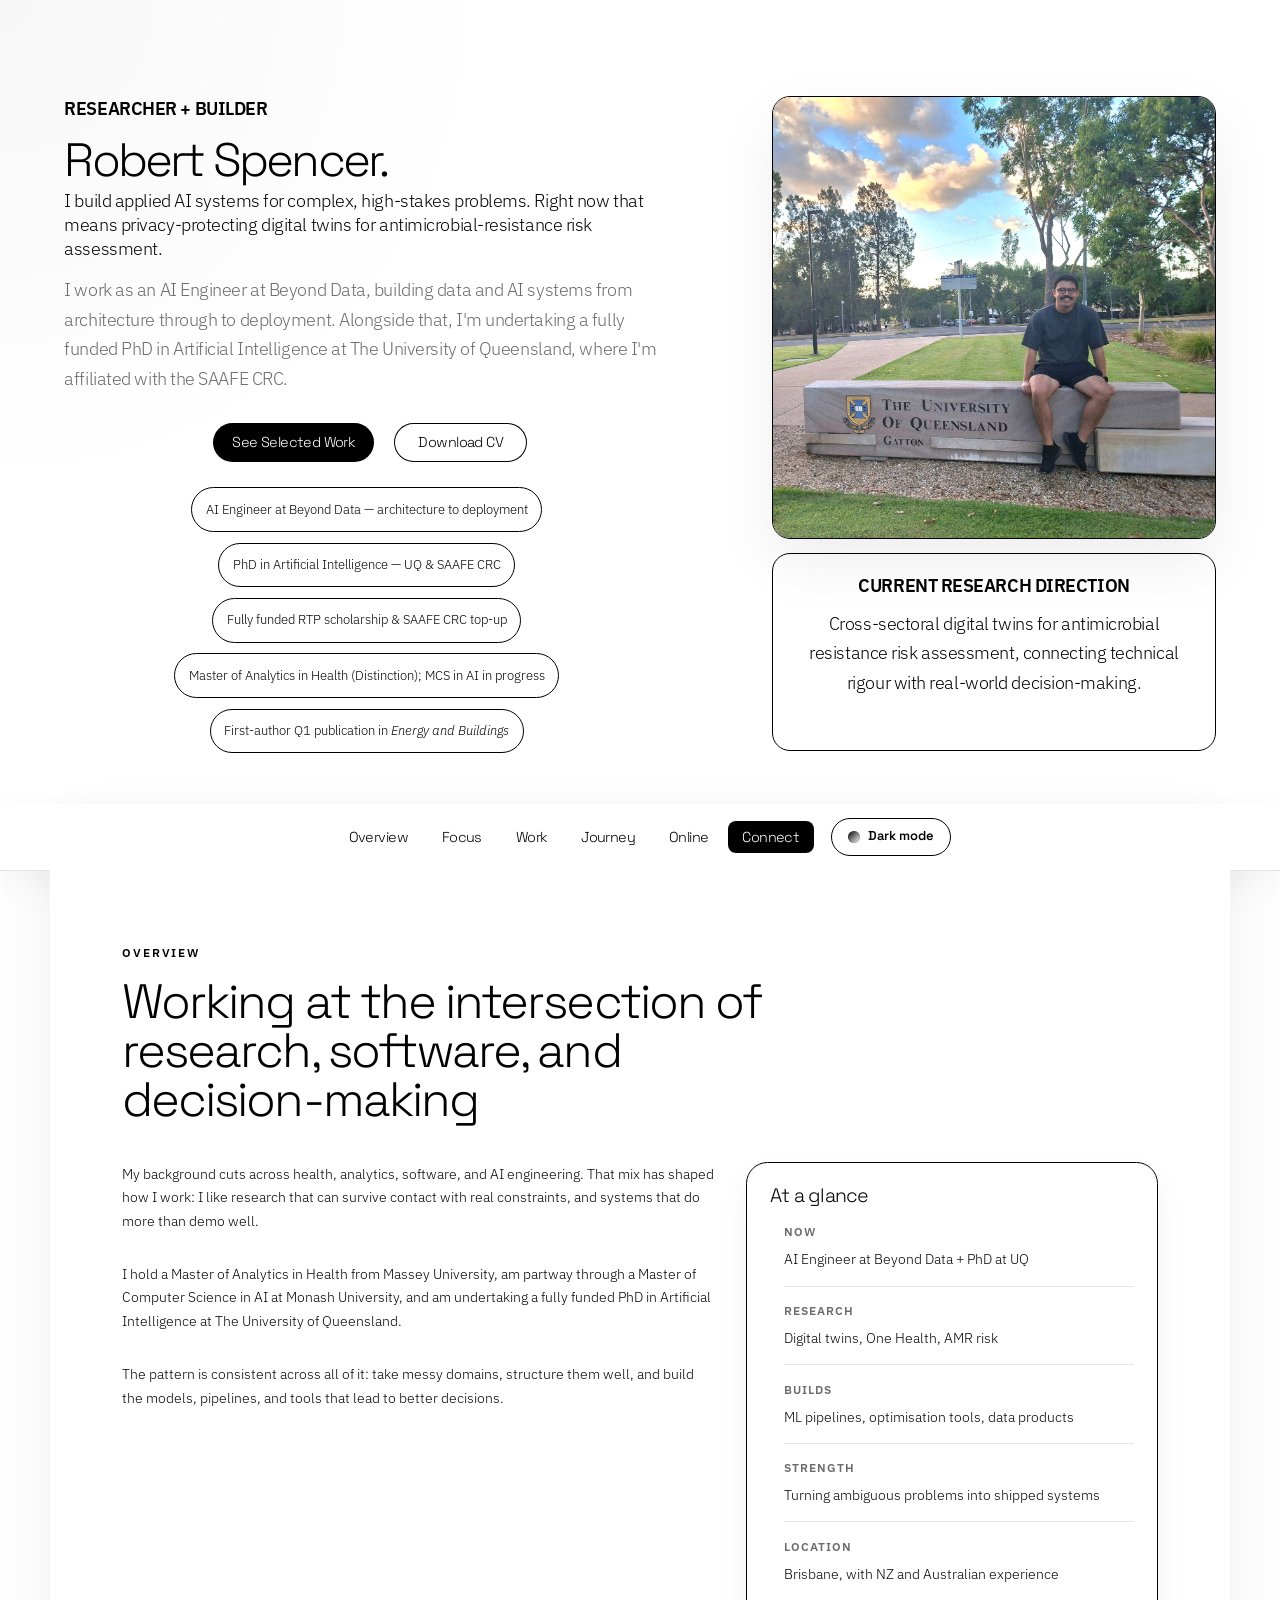
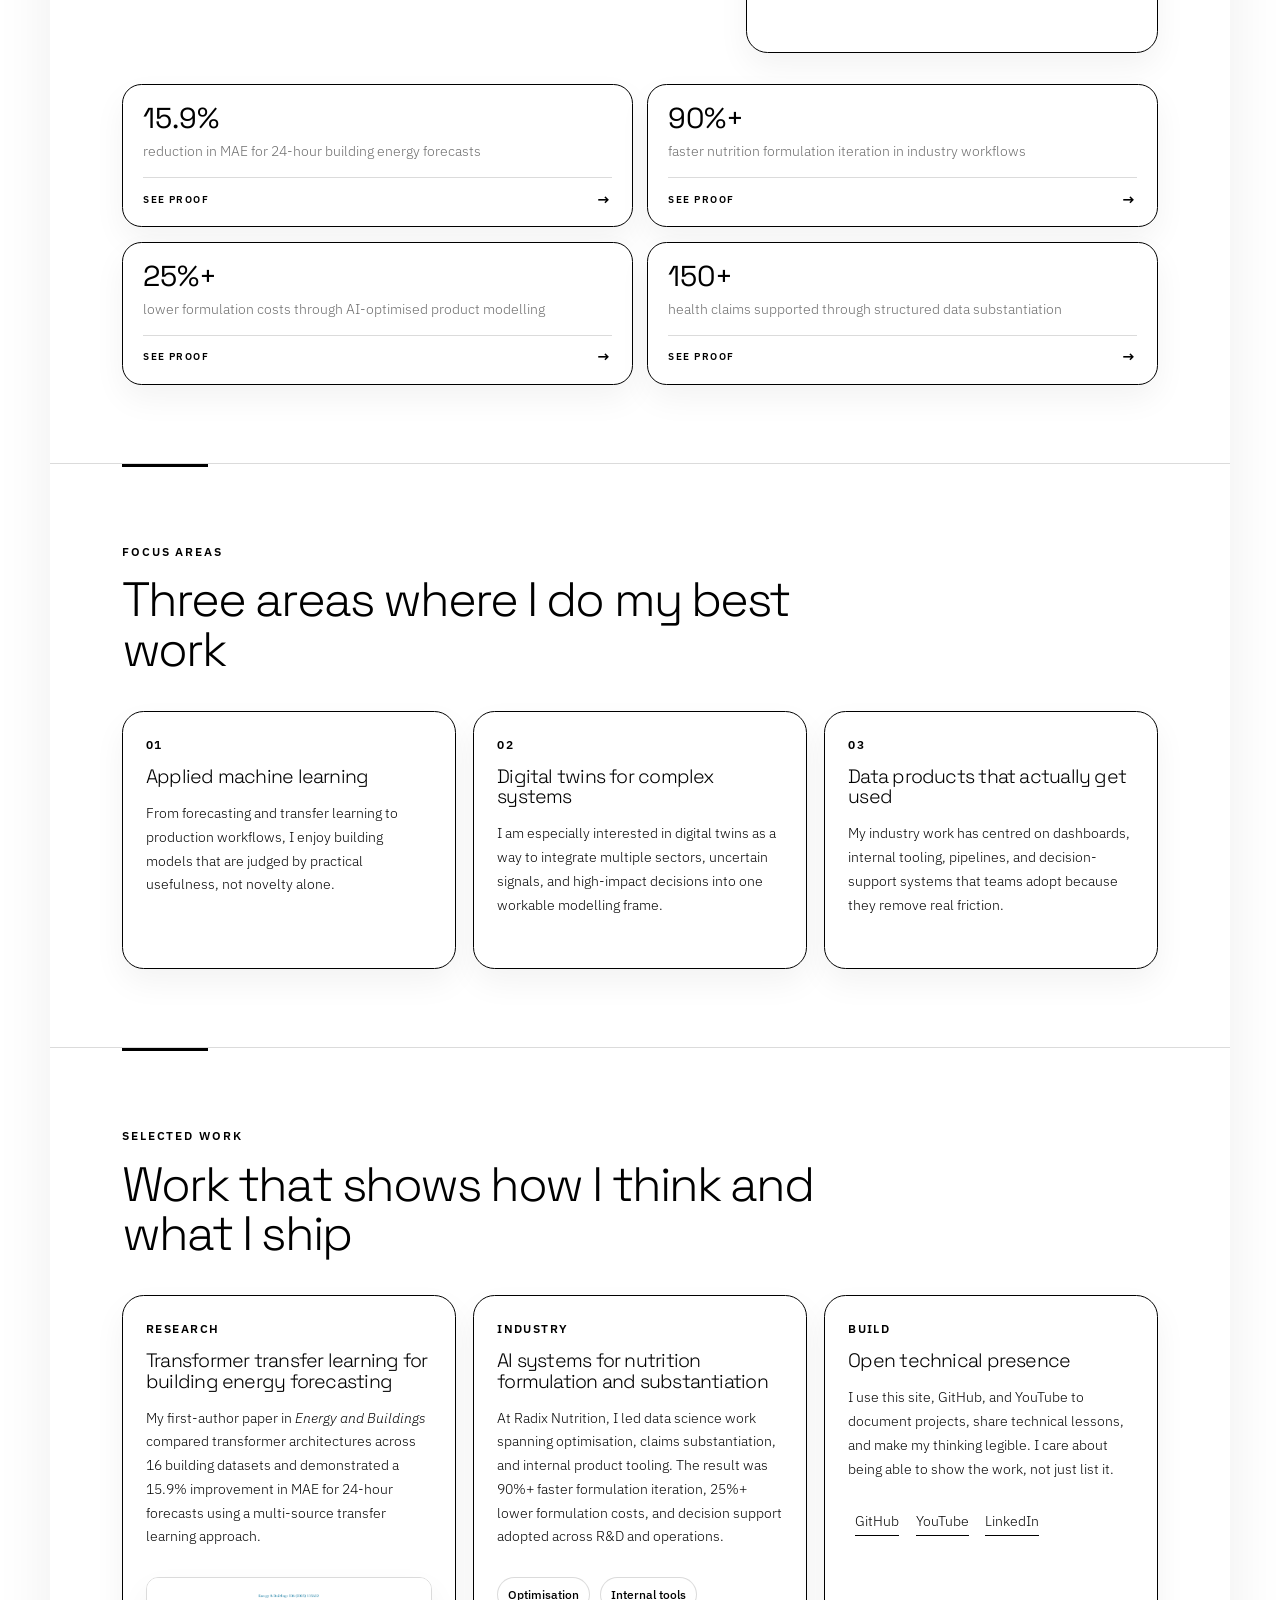
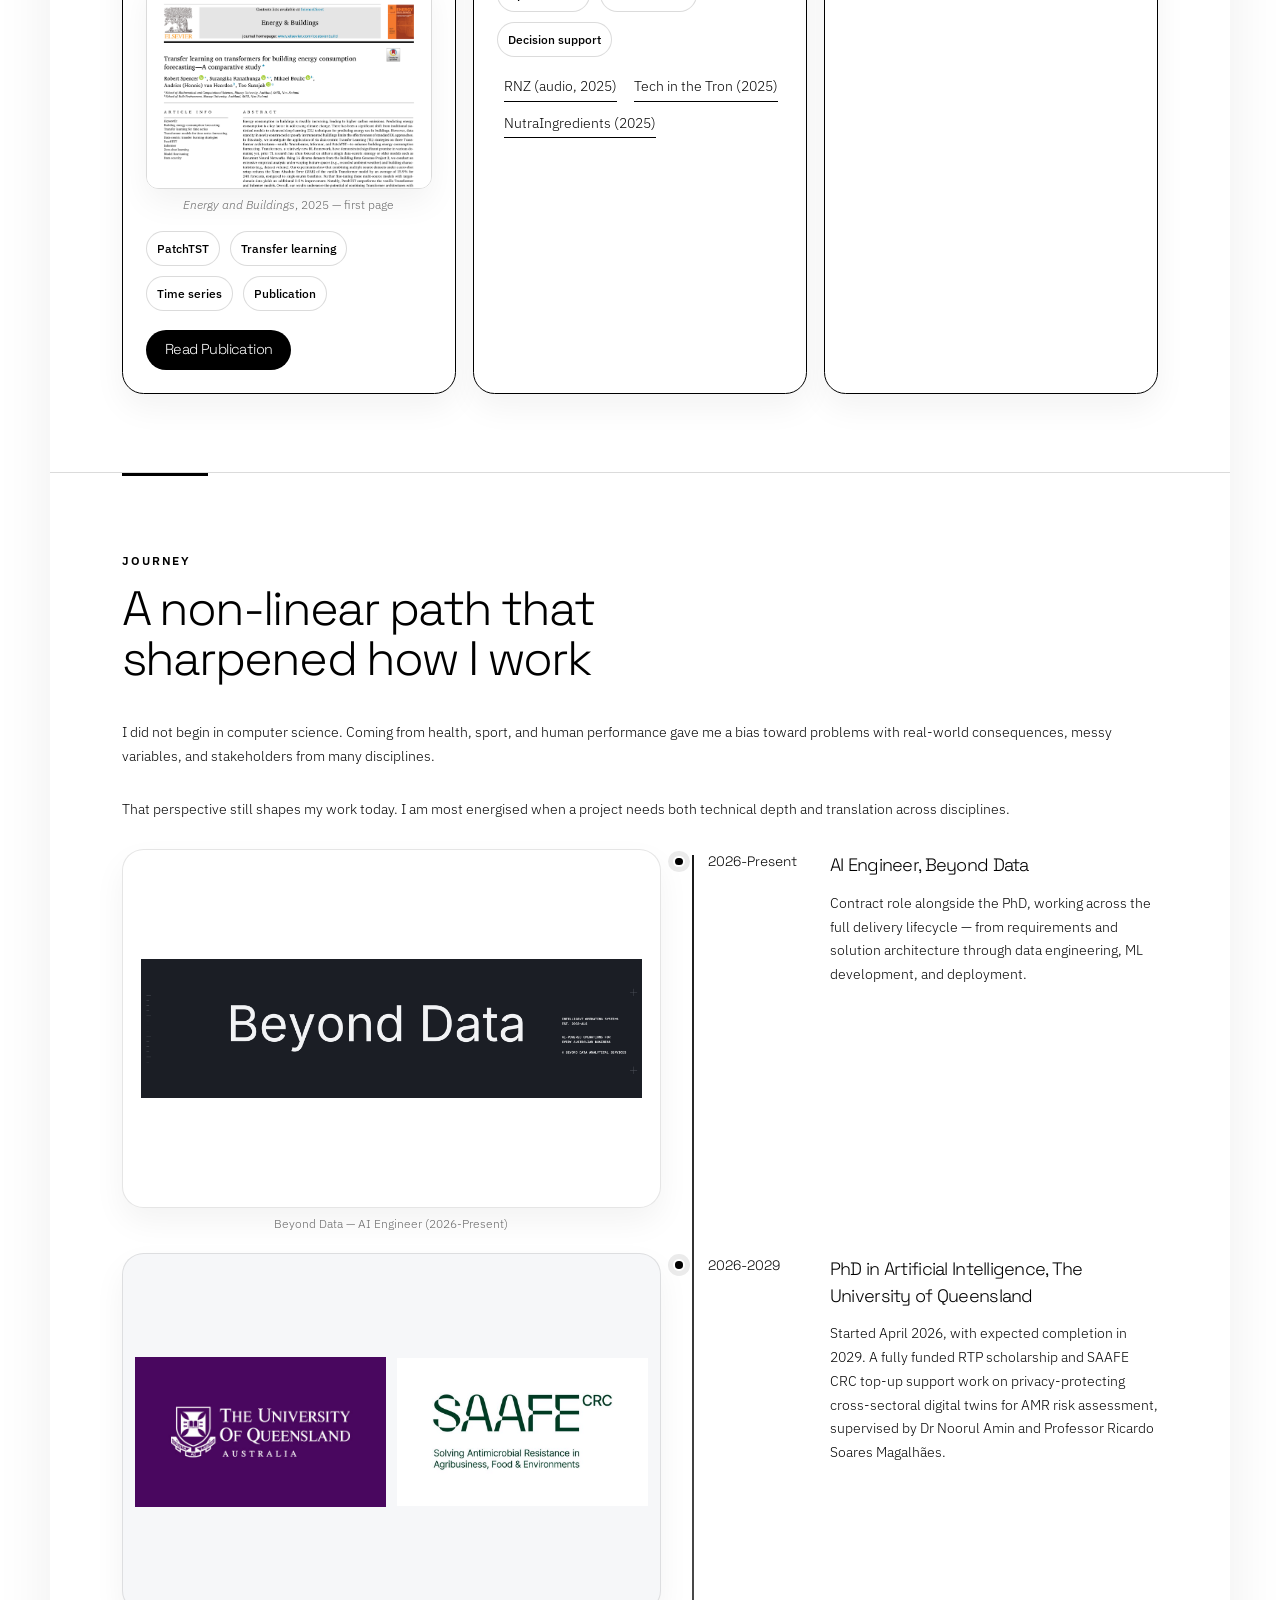
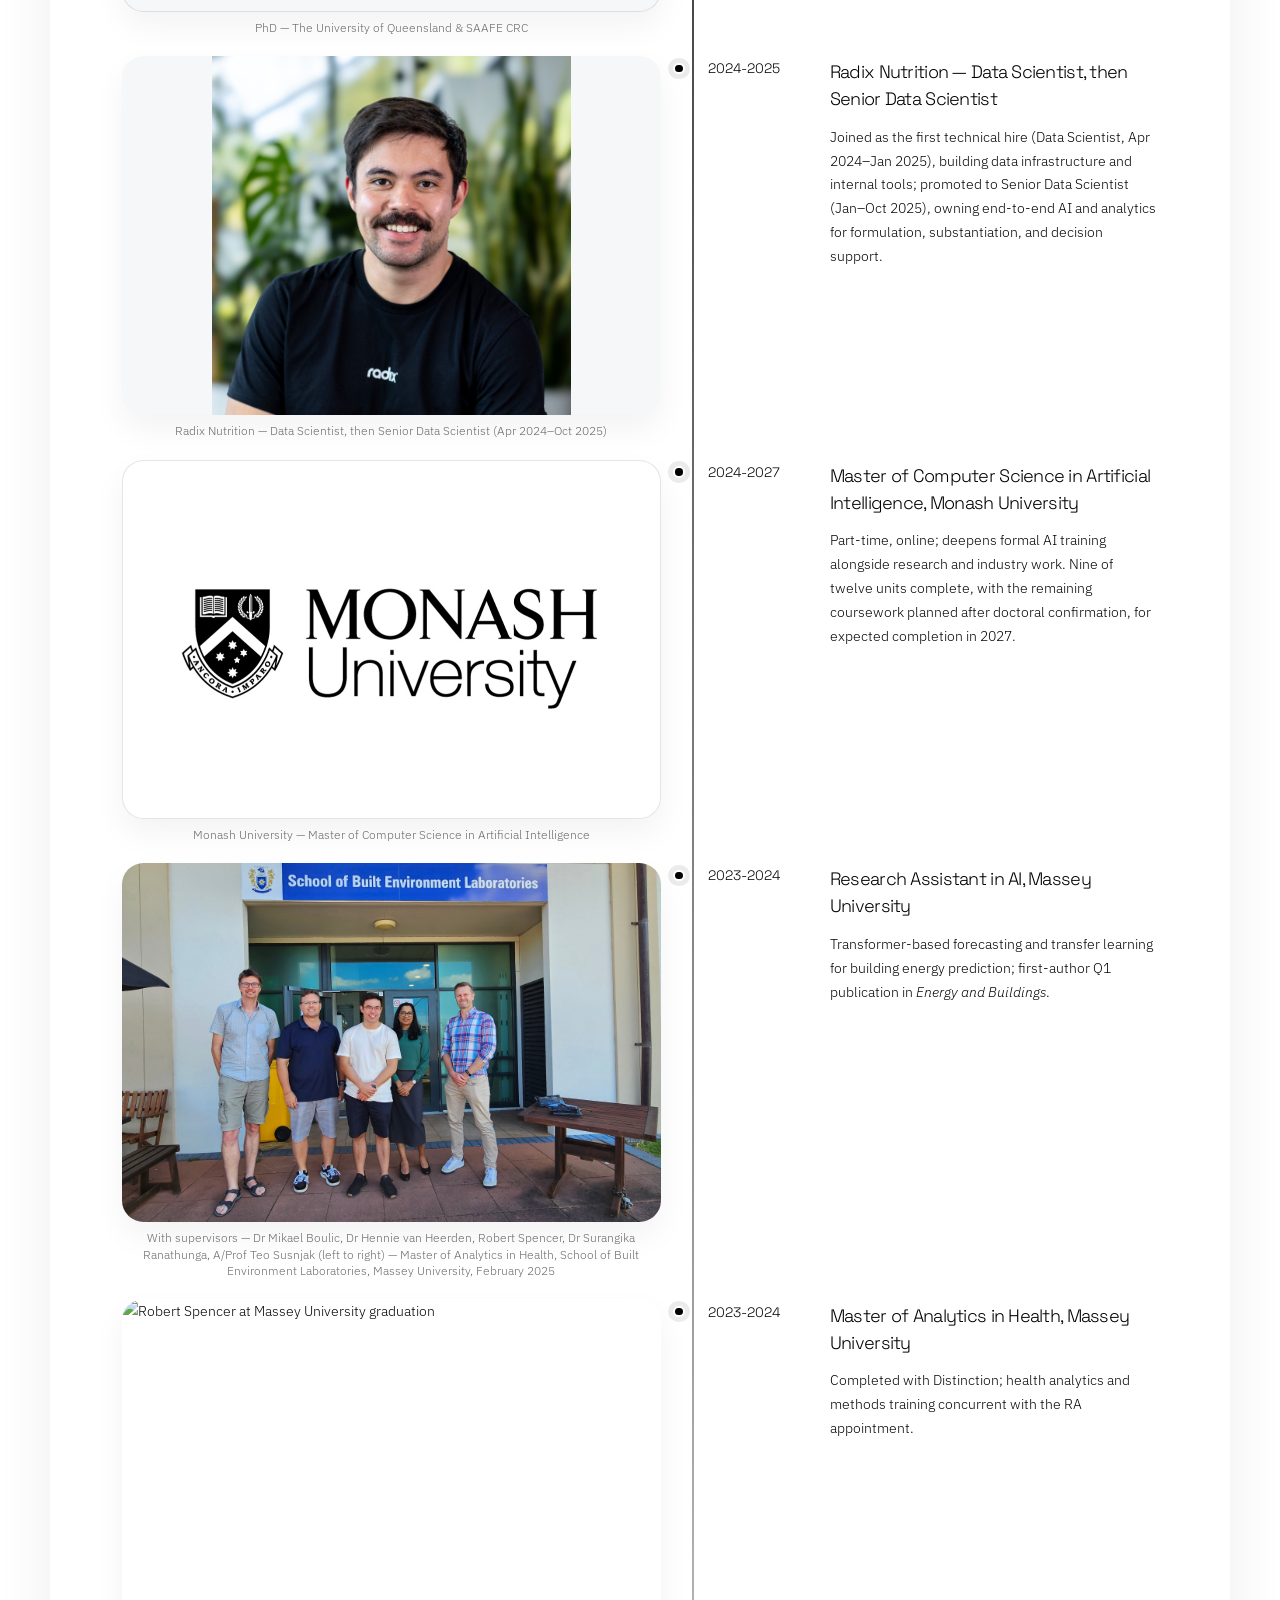
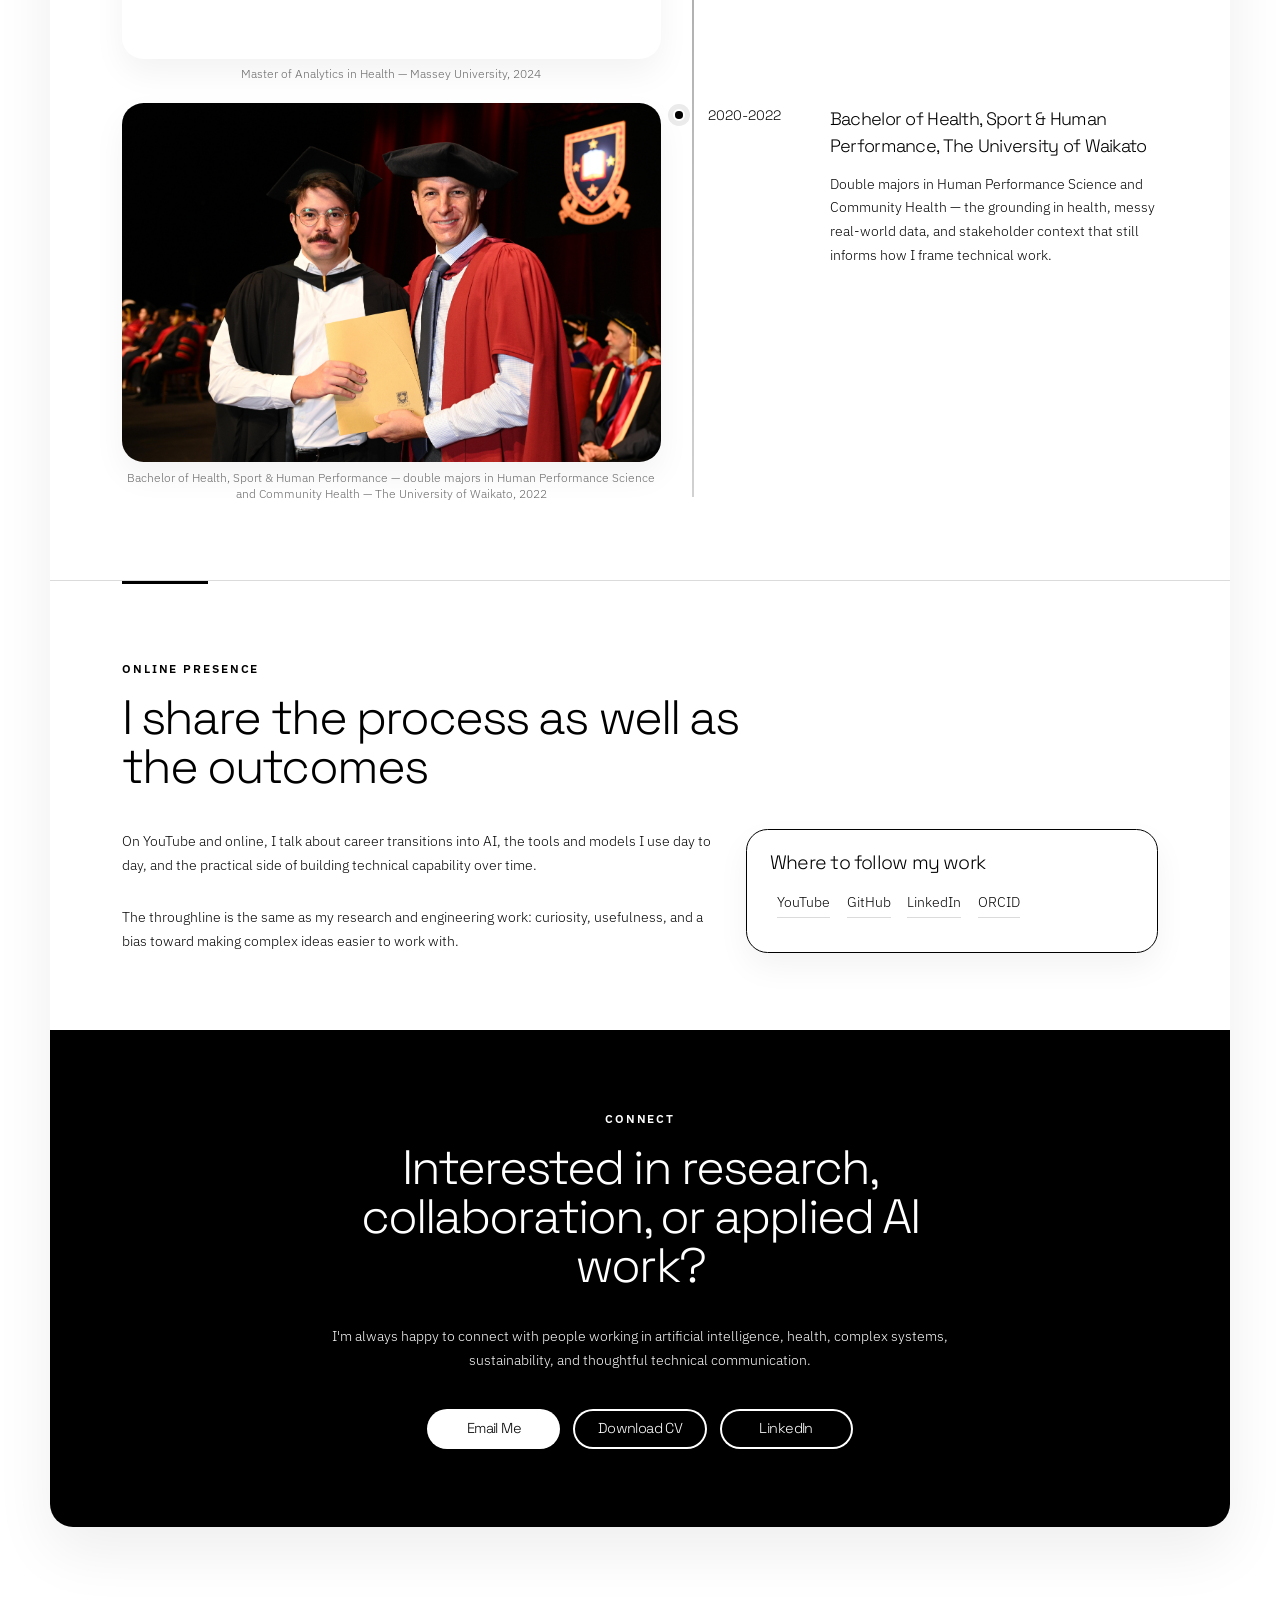
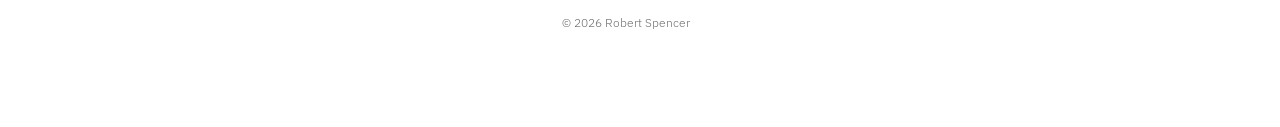
==== commit 5f8407a9: "Tighten site copy: cut repetition and fix inconsistent labels Reduce repeated phrasing across sectio" ====
--- a/index.html
+++ b/index.html
@@ -91,25 +91,25 @@
 						<p class="eyebrow">Researcher + Builder</p>
 						<h1>Robert Spencer.</h1>
 						<p class="hero-lead">
-							I build applied AI systems for complex, high-stakes problems, currently
-							focused on privacy-protecting digital twins for antimicrobial resistance
-							risk assessment across One Health contexts.
+							I build applied AI systems for complex, high-stakes problems. Right now
+							that means privacy-protecting digital twins for antimicrobial-resistance
+							risk assessment.
 						</p>
 						<p class="hero-summary">
-							I work as an AI Engineer at Beyond Data, delivering end-to-end data and
-							AI solutions, alongside a PhD in AI for Epidemiology at The University of
-							Queensland, affiliated with the SAAFE CRC and supported by a fully funded
-							RTP scholarship and SAAFE CRC top-up.
+							I work as an AI Engineer at Beyond Data, building data and AI systems
+							from architecture through to deployment. Alongside that, I'm undertaking
+							a fully funded PhD in Artificial Intelligence at The University of
+							Queensland, where I'm affiliated with the SAAFE CRC.
 						</p>
 						<ul class="hero-actions">
 							<li><a href="#proof" class="button primary">See Selected Work</a></li>
 							<li><a href="documents/2026-07-17%20Robert%20Spencer_CV.pdf" target="_blank" class="button">Download CV</a></li>
 						</ul>
 						<ul class="hero-signals">
-							<li>AI Engineer at Beyond Data — end-to-end data &amp; AI delivery</li>
-							<li>PhD in AI for Epidemiology, UQ &amp; SAAFE CRC</li>
+							<li>AI Engineer at Beyond Data — architecture to deployment</li>
+							<li>PhD in Artificial Intelligence — UQ &amp; SAAFE CRC</li>
 							<li>Fully funded RTP scholarship &amp; SAAFE CRC top-up</li>
-							<li>90%+ faster formulation iteration; 25%+ lower formulation costs</li>
+							<li>Master of Analytics in Health (Distinction); MCS in AI in progress</li>
 							<li>First-author Q1 publication in <em>Energy and Buildings</em></li>
 						</ul>
 					</div>
@@ -146,7 +146,7 @@
 					<ul id="nav-links" class="nav-links">
 						<li><a href="#about" class="active">Overview</a></li>
 						<li><a href="#focus">Focus</a></li>
-						<li><a href="#proof">Proof</a></li>
+						<li><a href="#proof">Work</a></li>
 						<li><a href="#journey">Journey</a></li>
 						<li><a href="#content">Online</a></li>
 						<li><a href="#contact">Connect</a></li>
@@ -194,14 +194,15 @@
 								demo well.
 							</p>
 							<p>
-								I completed a Master of Analytics in Health at Massey University, am
-								completing a Master of Computer Science in AI at Monash University, and
-								am undertaking a fully funded PhD in Artificial Intelligence at The
+								I hold a Master of Analytics in Health from Massey University, am
+								partway through a Master of Computer Science in AI at Monash University,
+								and am undertaking a fully funded PhD in Artificial Intelligence at The
 								University of Queensland.
 							</p>
 							<p>
-								The throughline is consistent: take messy domains, structure them well,
-								and build models, pipelines, and tools that lead to better decisions.
+								The pattern is consistent across all of it: take messy domains, structure
+								them well, and build the models, pipelines, and tools that lead to better
+								decisions.
 							</p>
 						</div>
 						<div class="overview-panel">
@@ -224,7 +225,7 @@
 									<span class="fact-value">Turning ambiguous problems into shipped systems</span>
 								</li>
 								<li>
-									<span class="fact-label">Based across</span>
+									<span class="fact-label">Location</span>
 									<span class="fact-value">Brisbane, with NZ and Australian experience</span>
 								</li>
 							</ul>
@@ -292,7 +293,7 @@
 
 				<section id="proof" class="main custom-section section-proof">
 					<div class="section-heading">
-						<p class="eyebrow">Selected Proof</p>
+						<p class="eyebrow">Selected Work</p>
 						<h2>Work that shows how I think and what I ship</h2>
 					</div>
 					<div class="proof-grid">
@@ -371,14 +372,14 @@
 				<section id="journey" class="main custom-section section-journey">
 					<div class="section-heading">
 						<p class="eyebrow">Journey</p>
-						<h2>A non-linear path that sharpened the work</h2>
+						<h2>A non-linear path that sharpened how I work</h2>
 					</div>
 					<div class="journey-wrap">
 						<div class="journey-intro">
 							<p>
 								I did not begin in computer science. Coming from health, sport, and
 								human performance gave me a bias toward problems with real-world
-								consequences, messy variables, and multidisciplinary stakeholders.
+								consequences, messy variables, and stakeholders from many disciplines.
 							</p>
 							<p>
 								That perspective still shapes my work today. I am most energised when a
@@ -391,10 +392,9 @@
 								<div>
 									<h3>AI Engineer, Beyond Data</h3>
 									<p>
-										Contract role alongside the PhD, delivering end-to-end data and AI
-										solutions across the full lifecycle — from requirements and solution
-										architecture through data engineering, ML development, and
-										deployment.
+										Contract role alongside the PhD, working across the full delivery
+										lifecycle — from requirements and solution architecture through
+										data engineering, ML development, and deployment.
 									</p>
 								</div>
 							</article>
@@ -417,8 +417,8 @@
 								<div>
 									<h3>PhD in Artificial Intelligence, The University of Queensland</h3>
 									<p>
-										Programme commenced April 2026, with expected completion in 2029.
-										Fully funded RTP scholarship and SAAFE CRC top-up focused on
+										Started April 2026, with expected completion in 2029. A fully
+										funded RTP scholarship and SAAFE CRC top-up support work on
 										privacy-protecting cross-sectoral digital twins for AMR risk
 										assessment, supervised by Dr Noorul Amin and Professor Ricardo
 										Soares Magalhães.
@@ -475,7 +475,7 @@
 								<span class="timeline-year">2024-2027</span>
 								<div>
 									<h3>Master of Computer Science in Artificial Intelligence, Monash University</h3>
-									<p>Part-time, online; deepens formal AI training alongside research and industry work. Completed nine of twelve units with remaining coursework planned following doctoral confirmation, for expected completion in 2027.</p>
+									<p>Part-time, online; deepens formal AI training alongside research and industry work. Nine of twelve units complete, with the remaining coursework planned after doctoral confirmation, for expected completion in 2027.</p>
 								</div>
 							</article>
 							<div class="journey-media-cell">
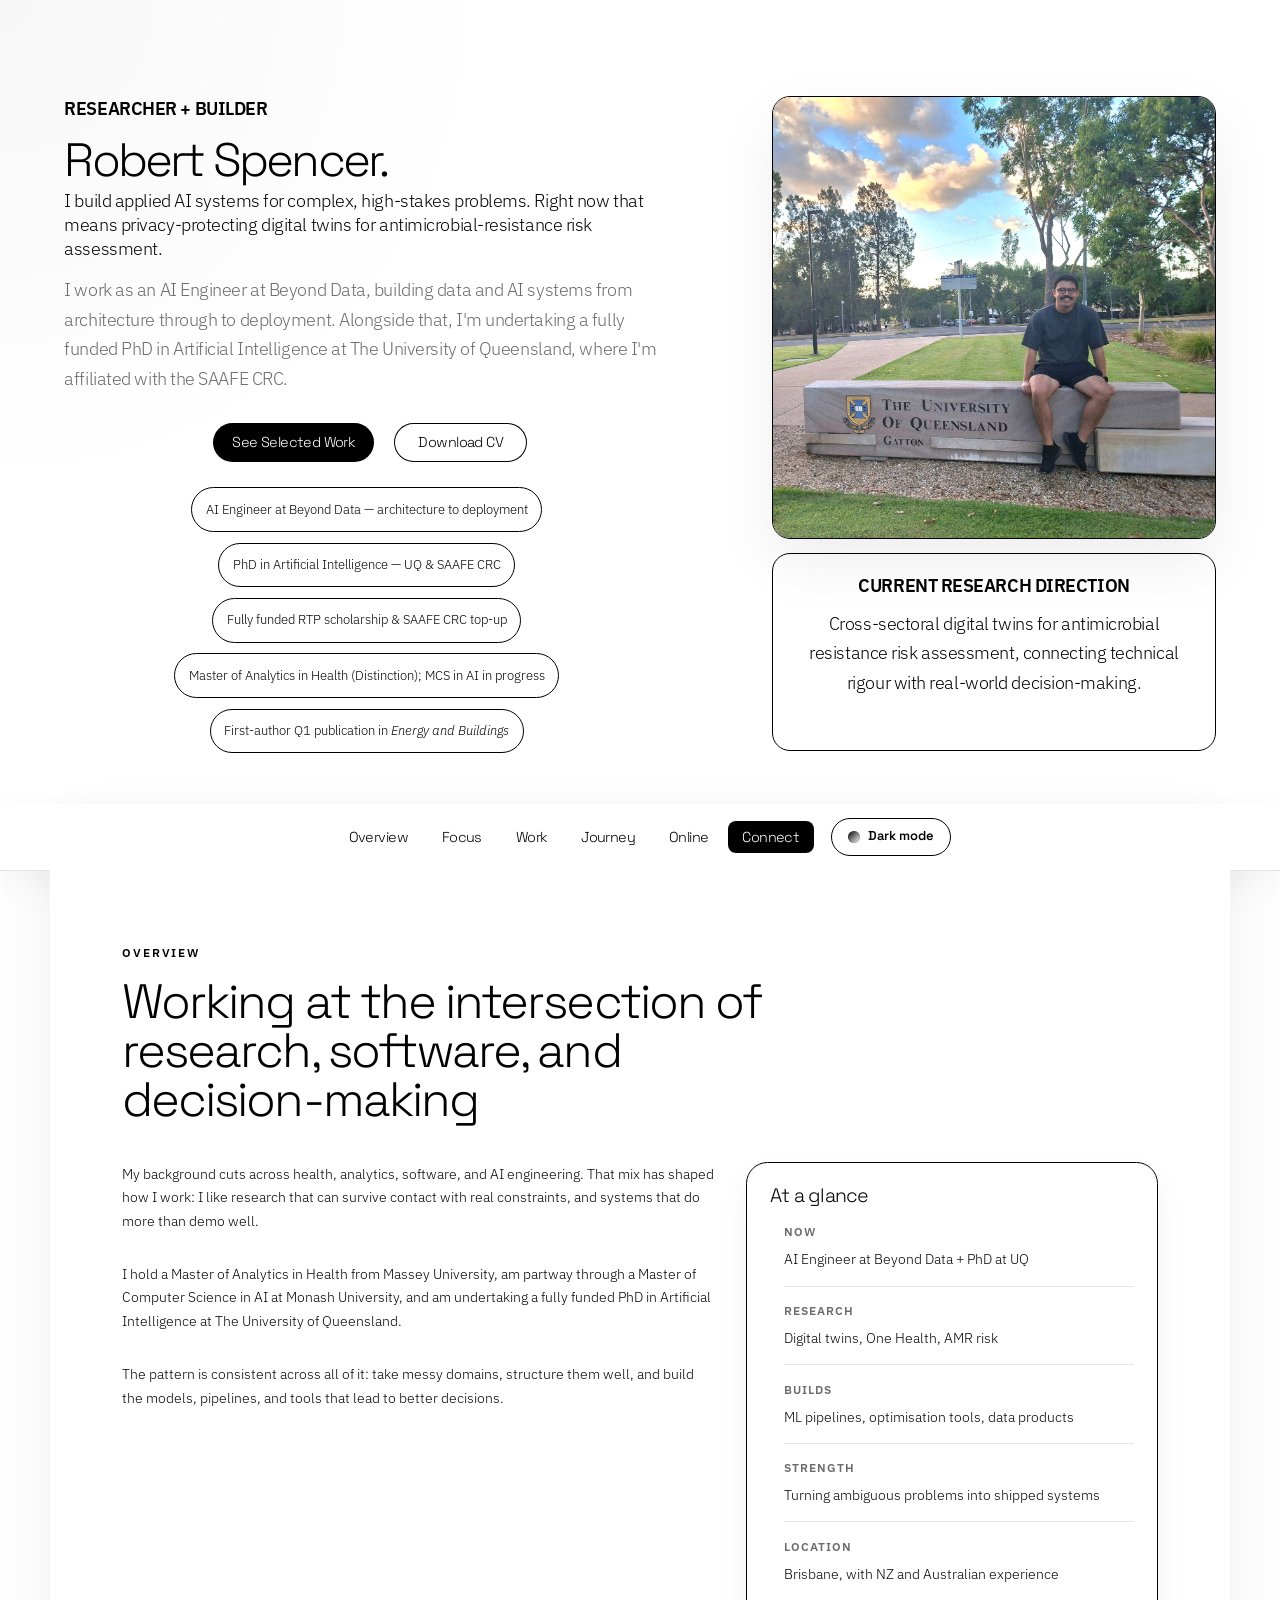
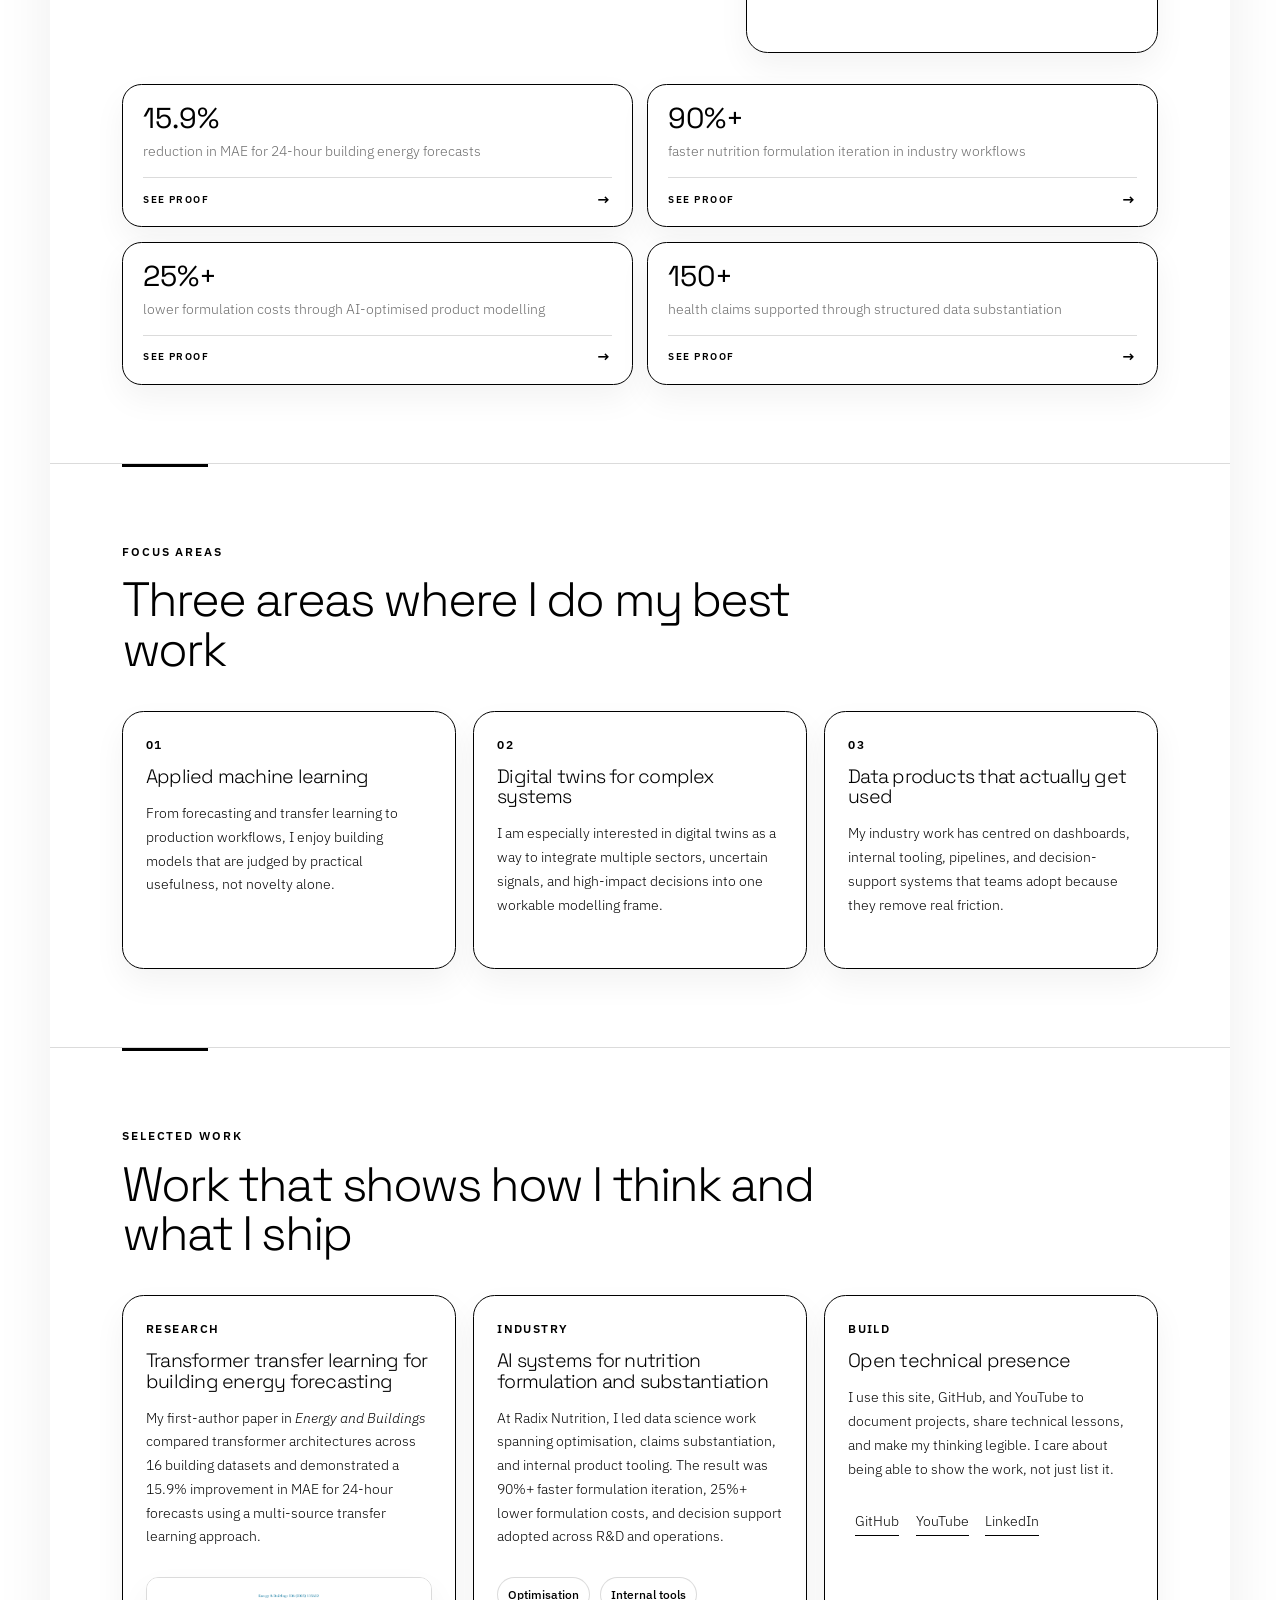
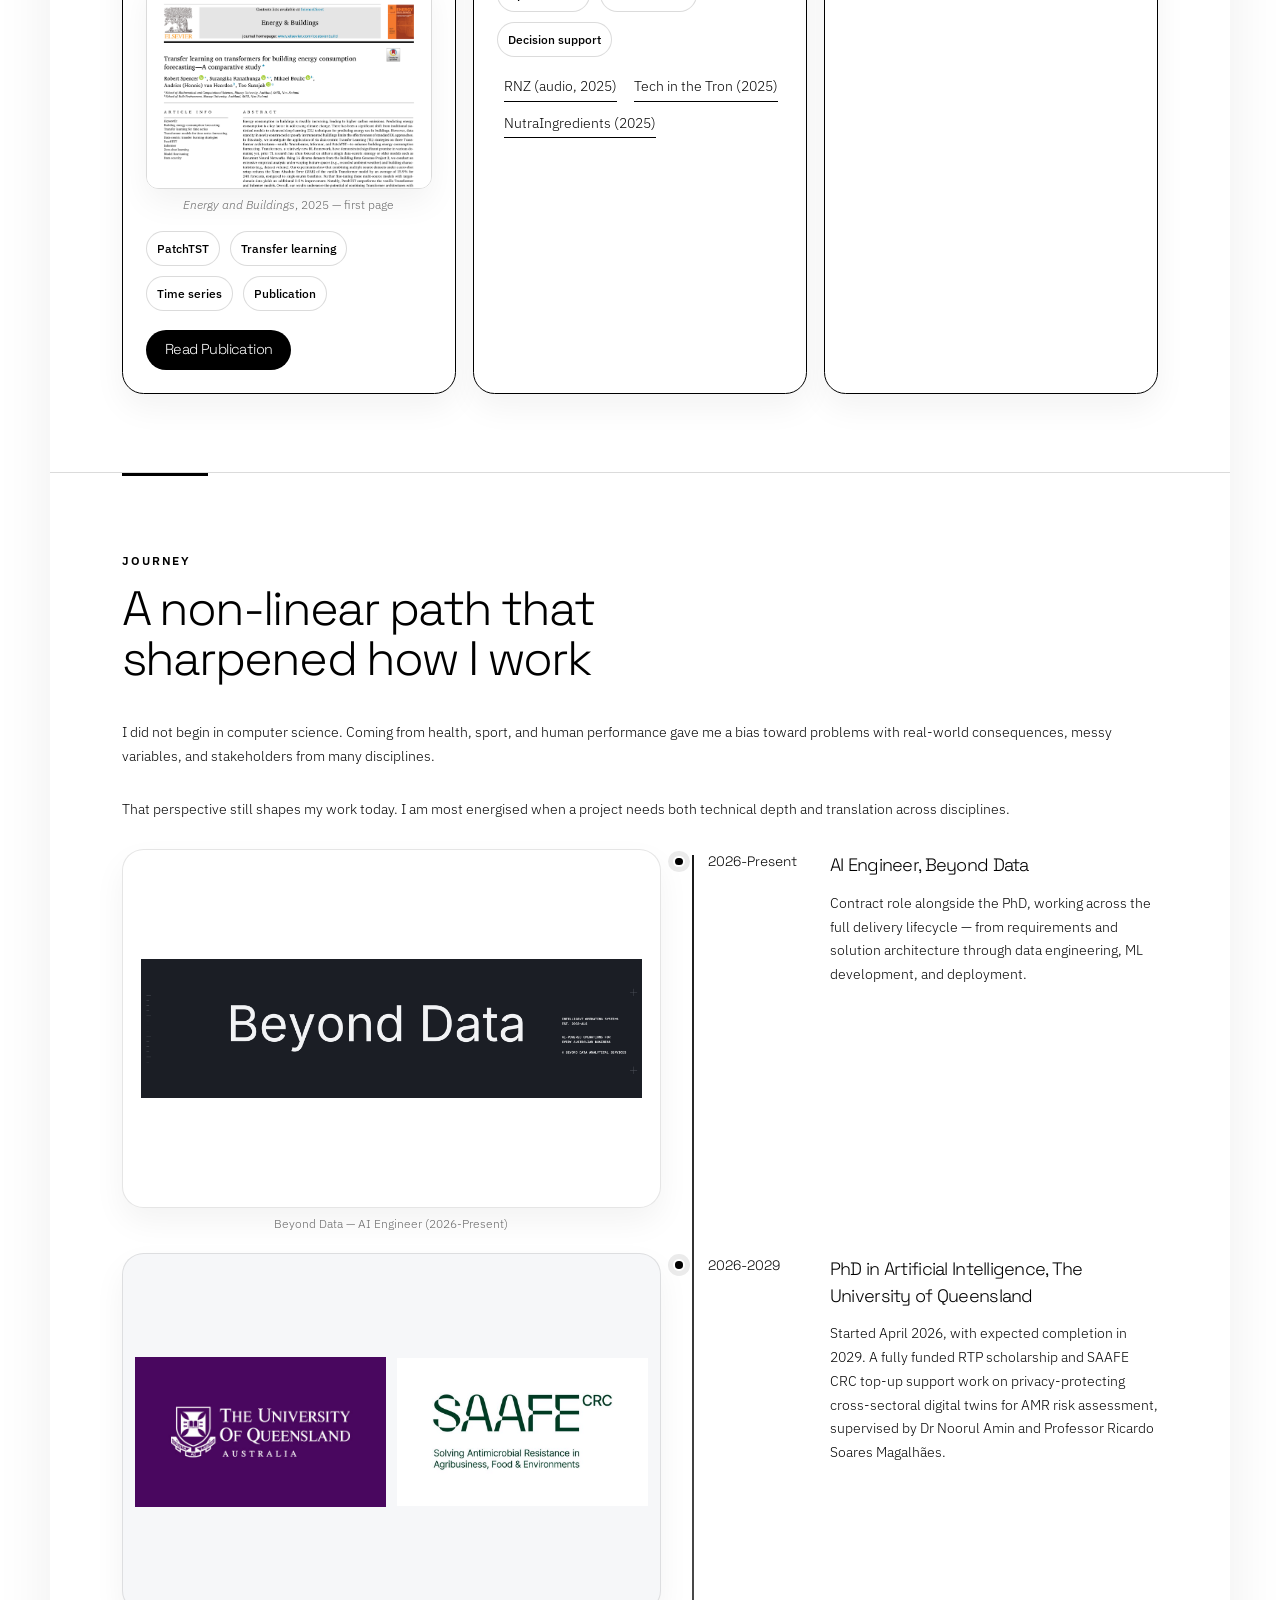
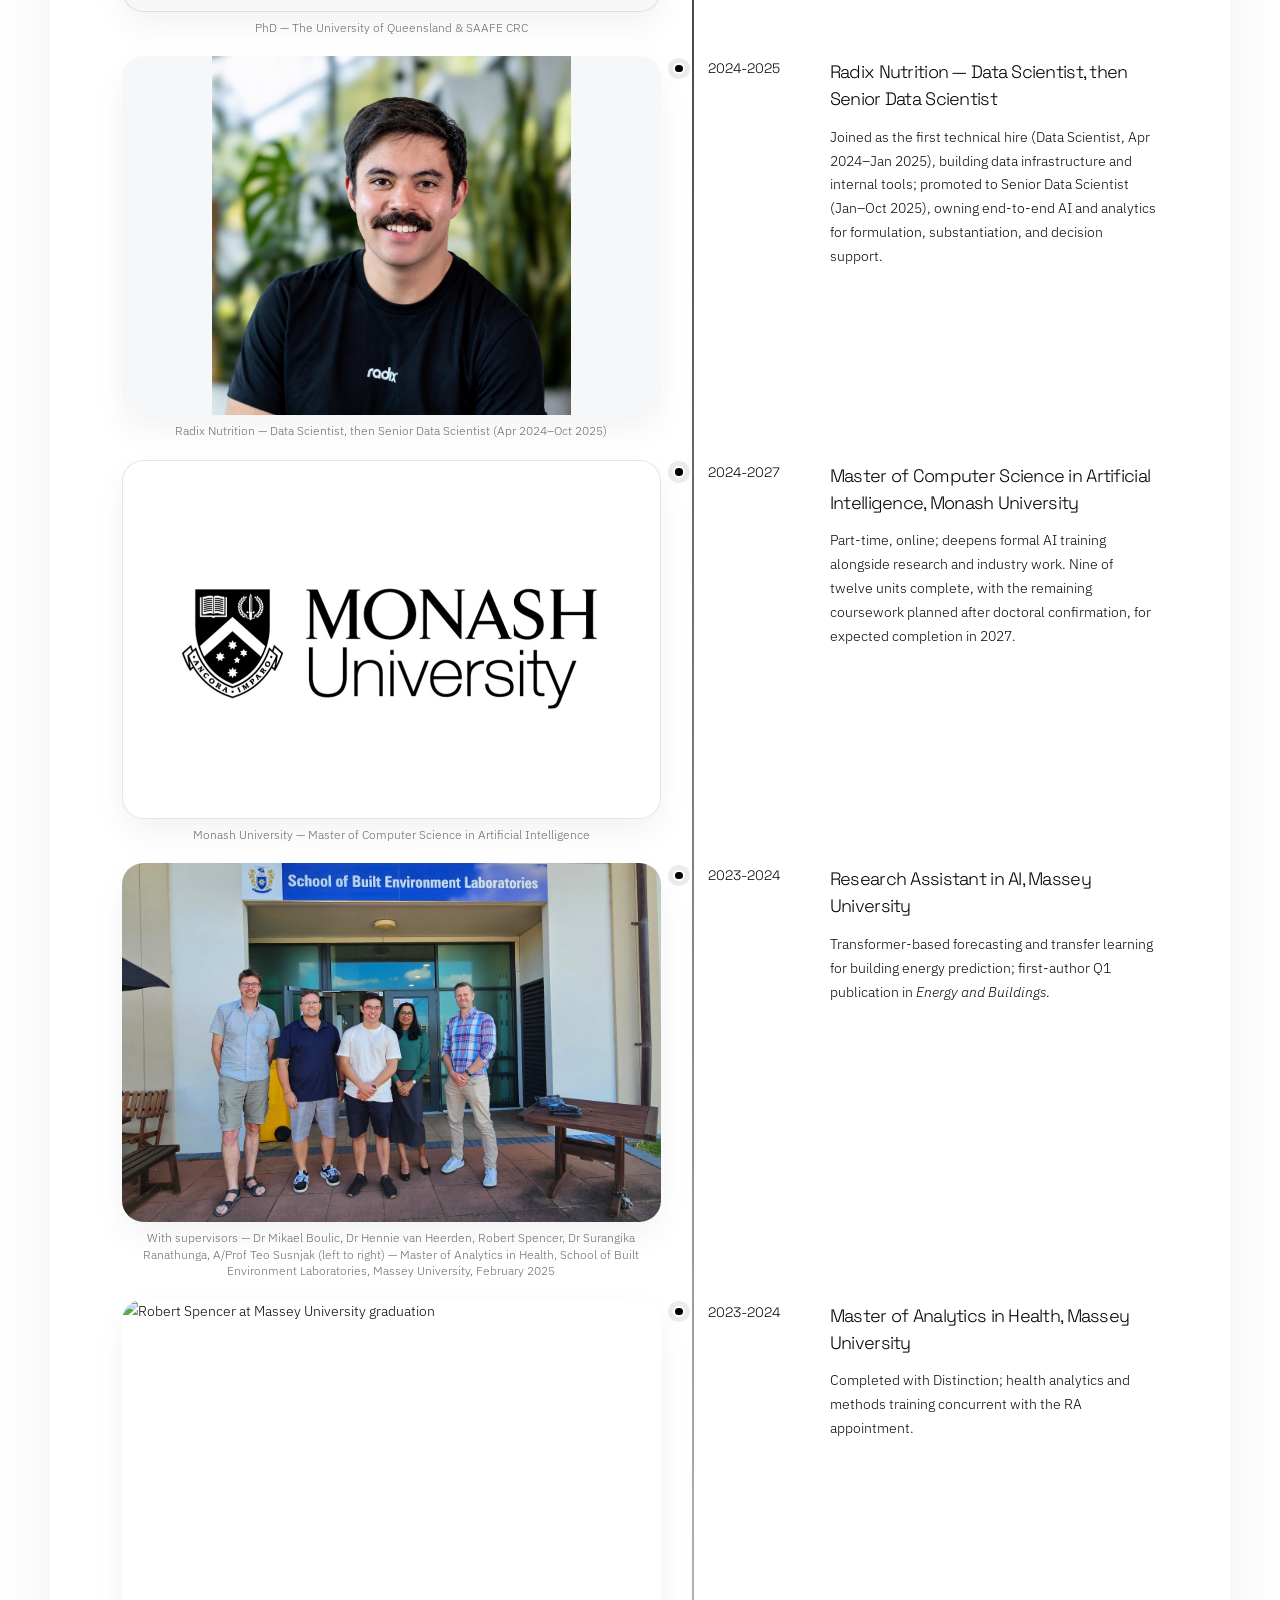
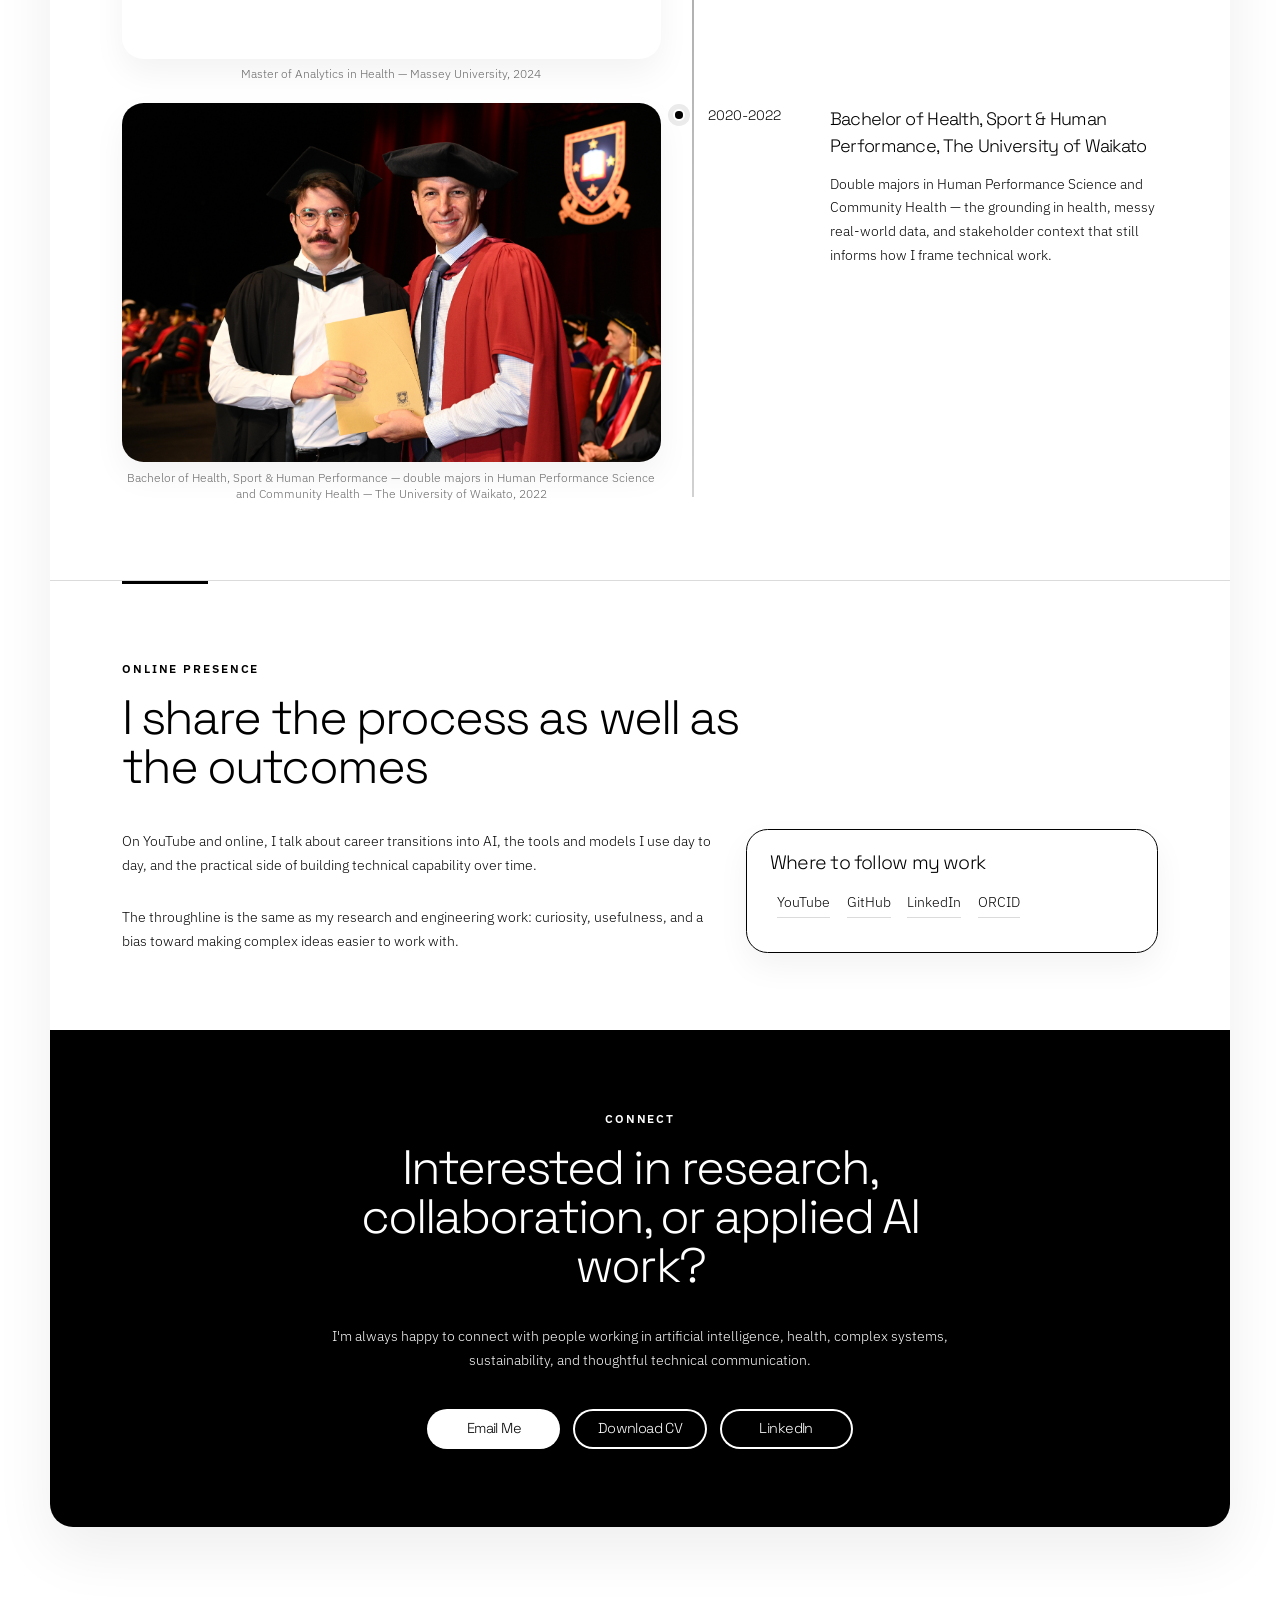
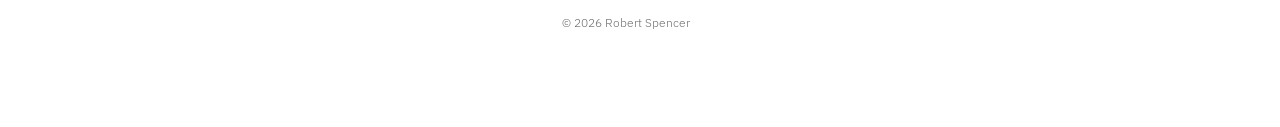
==== commit 3511f5cb: "Swap Radix journey photo for 2025 portrait Replace radix-nutrition-2024.jpg with a 2025 portrait, co" ====
--- a/index.html
+++ b/index.html
@@ -461,9 +461,11 @@
 								<figure class="journey-figure">
 									<div class="journey-image-frame journey-image-frame--contain">
 										<img
-											src="images/radix-nutrition-2024.jpg"
-											alt="Robert Spencer at Radix Nutrition"
+											src="images/radix-nutrition-2025.jpg"
+											alt="Portrait of Robert Spencer in a Radix Nutrition shirt"
 											class="journey-image photo-zoomable"
+											width="1254"
+											height="1254"
 											loading="lazy"
 											decoding="async"
 										/>
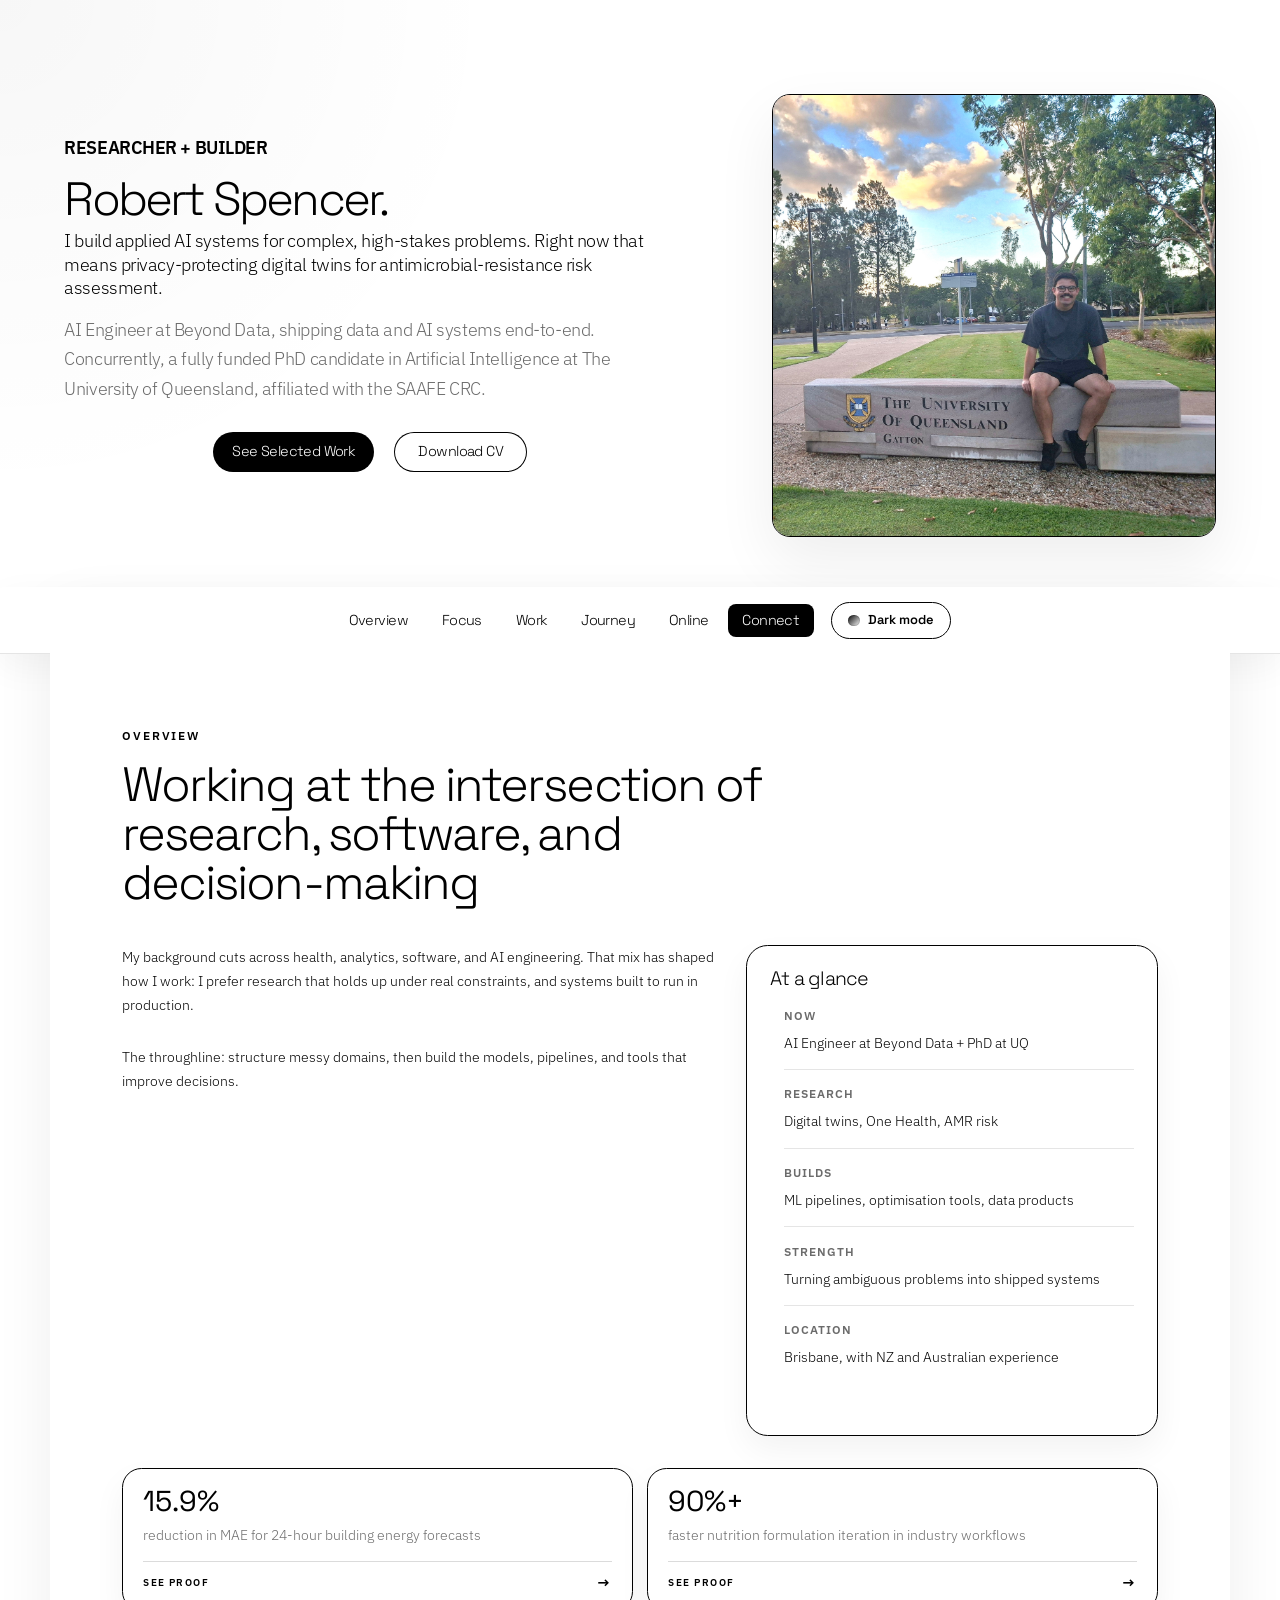
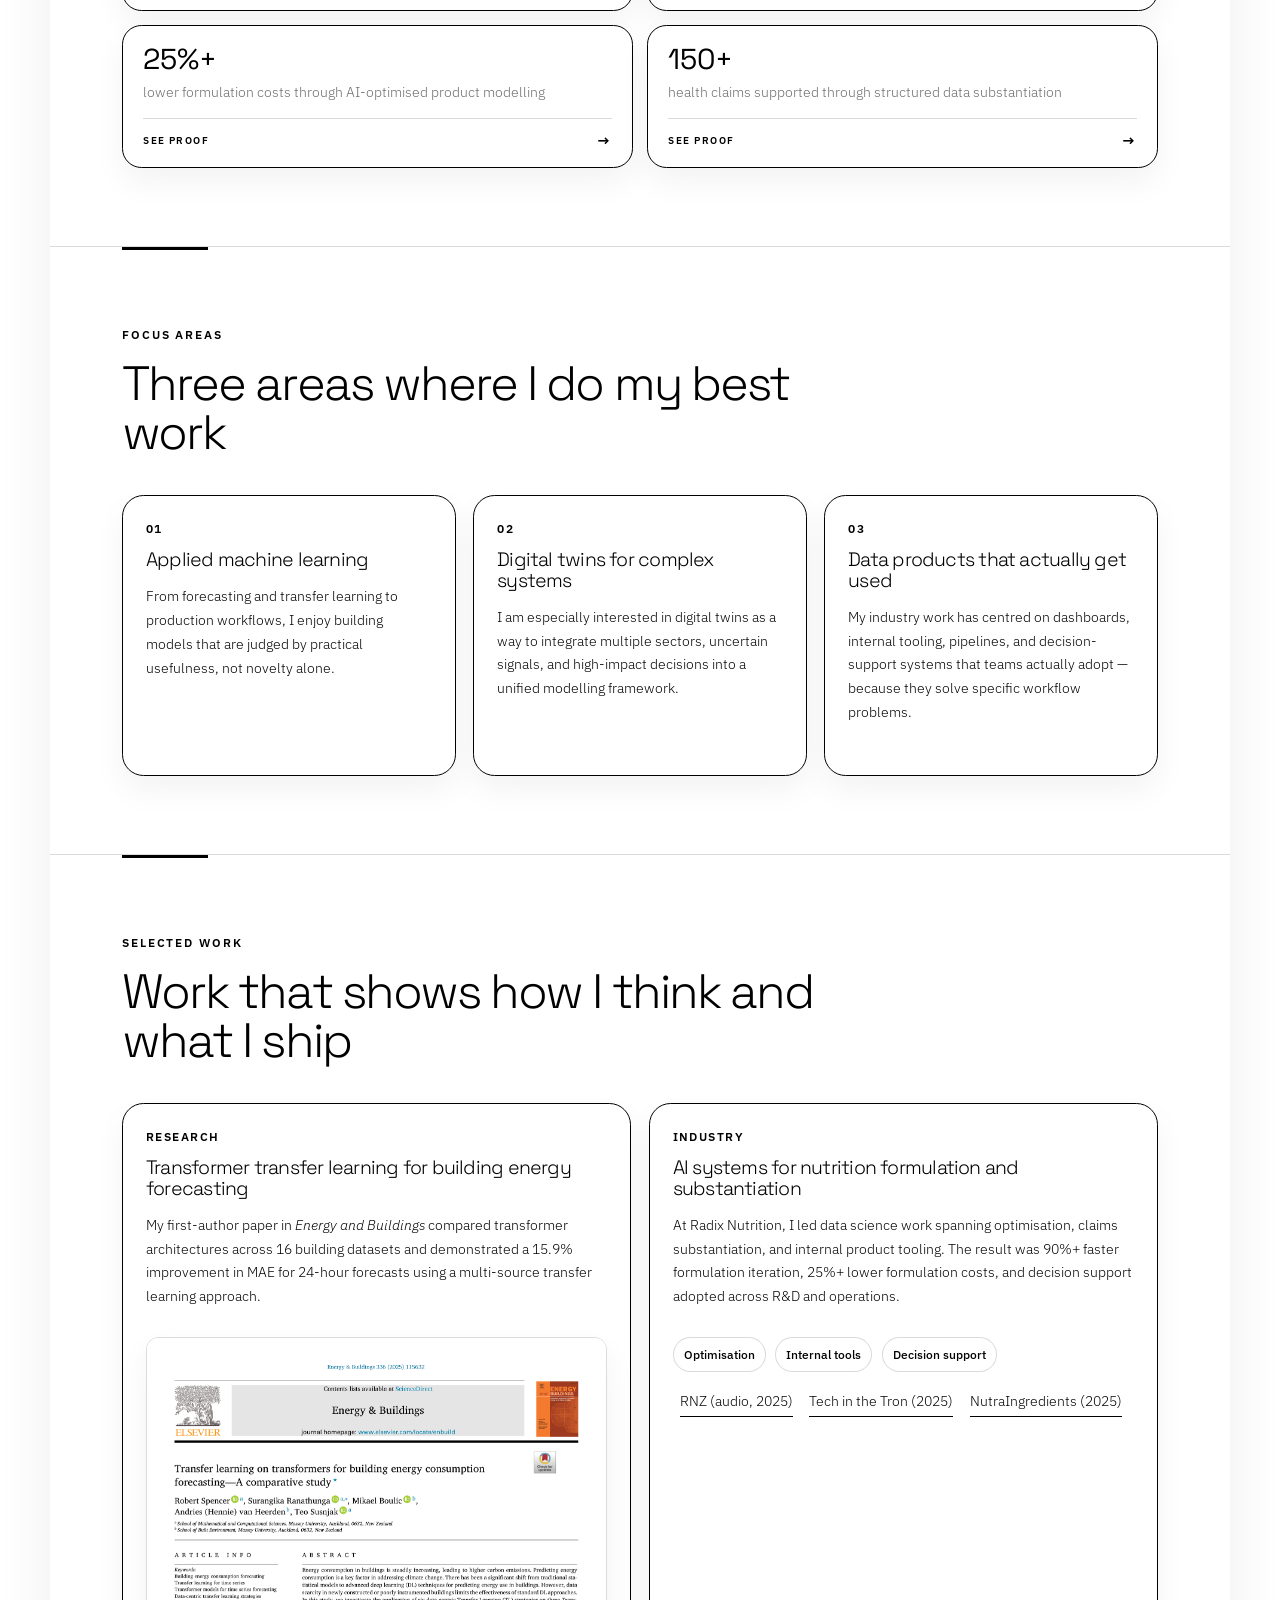
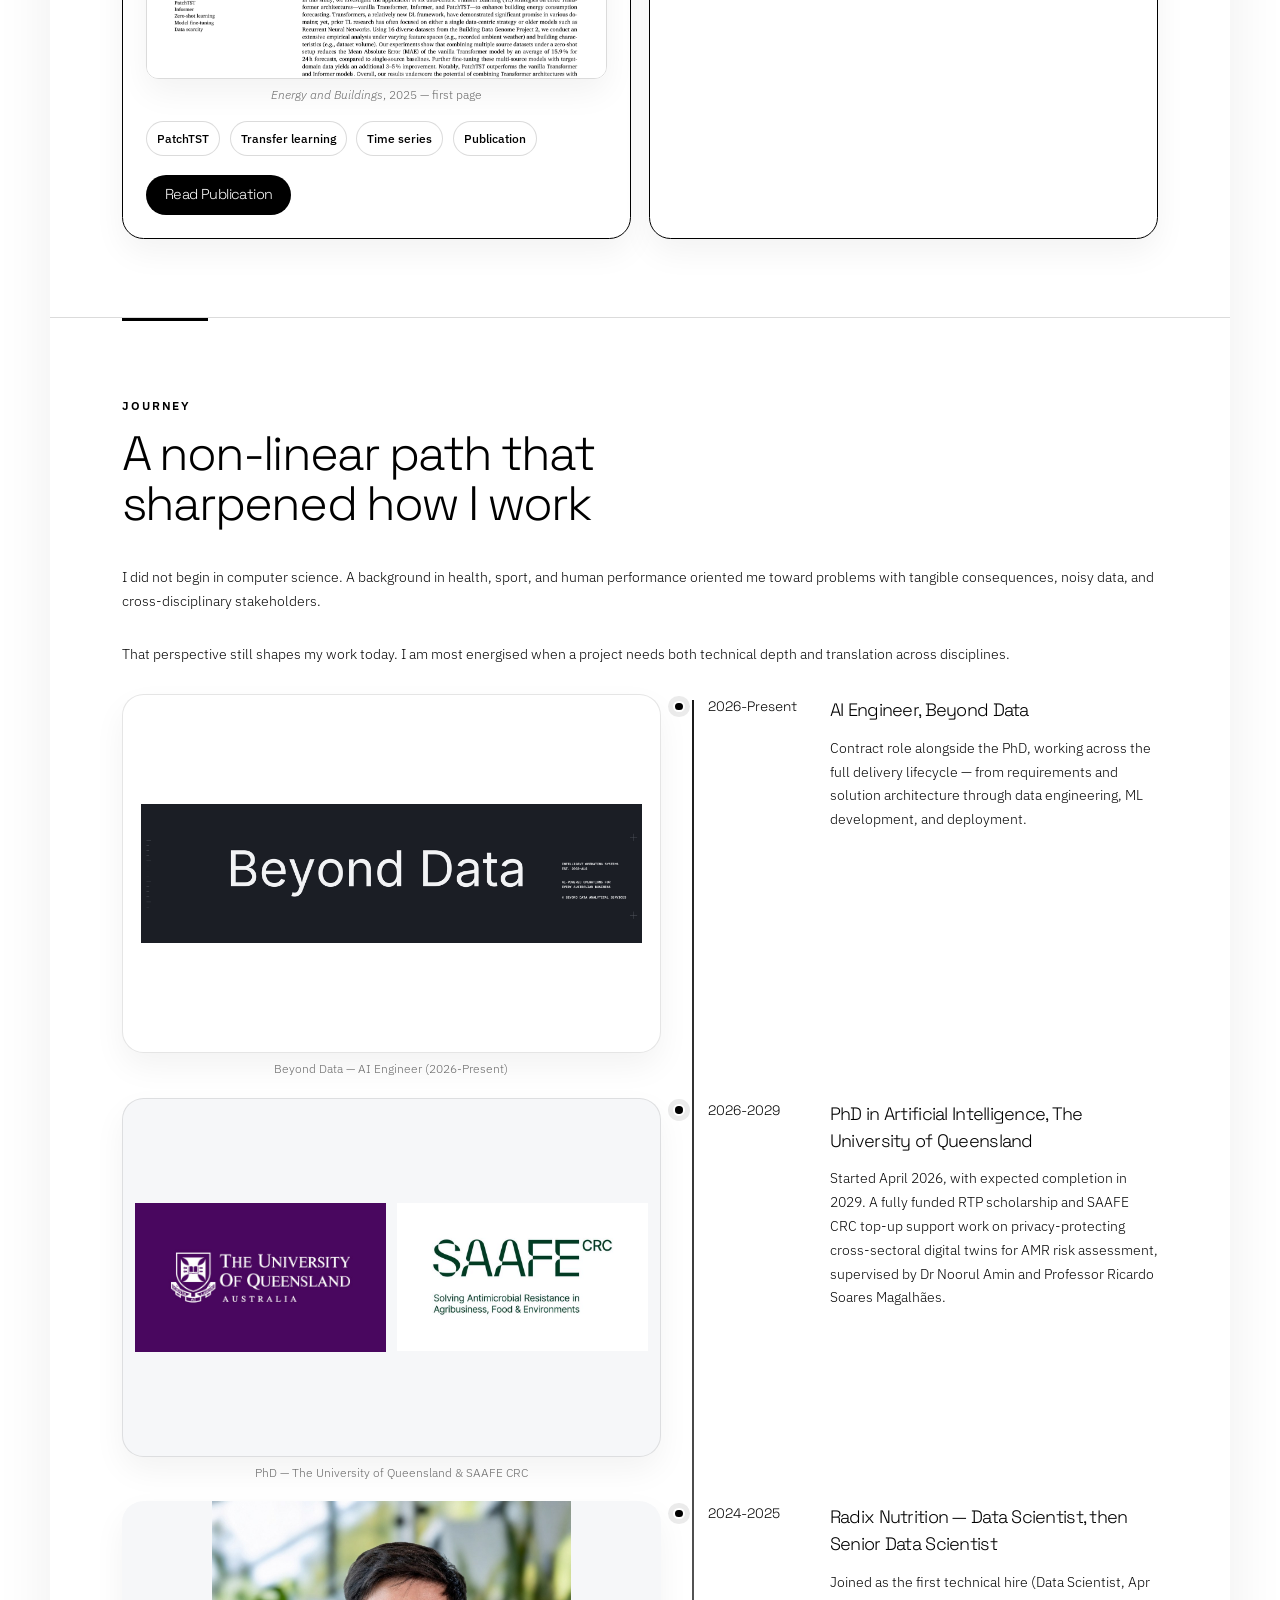
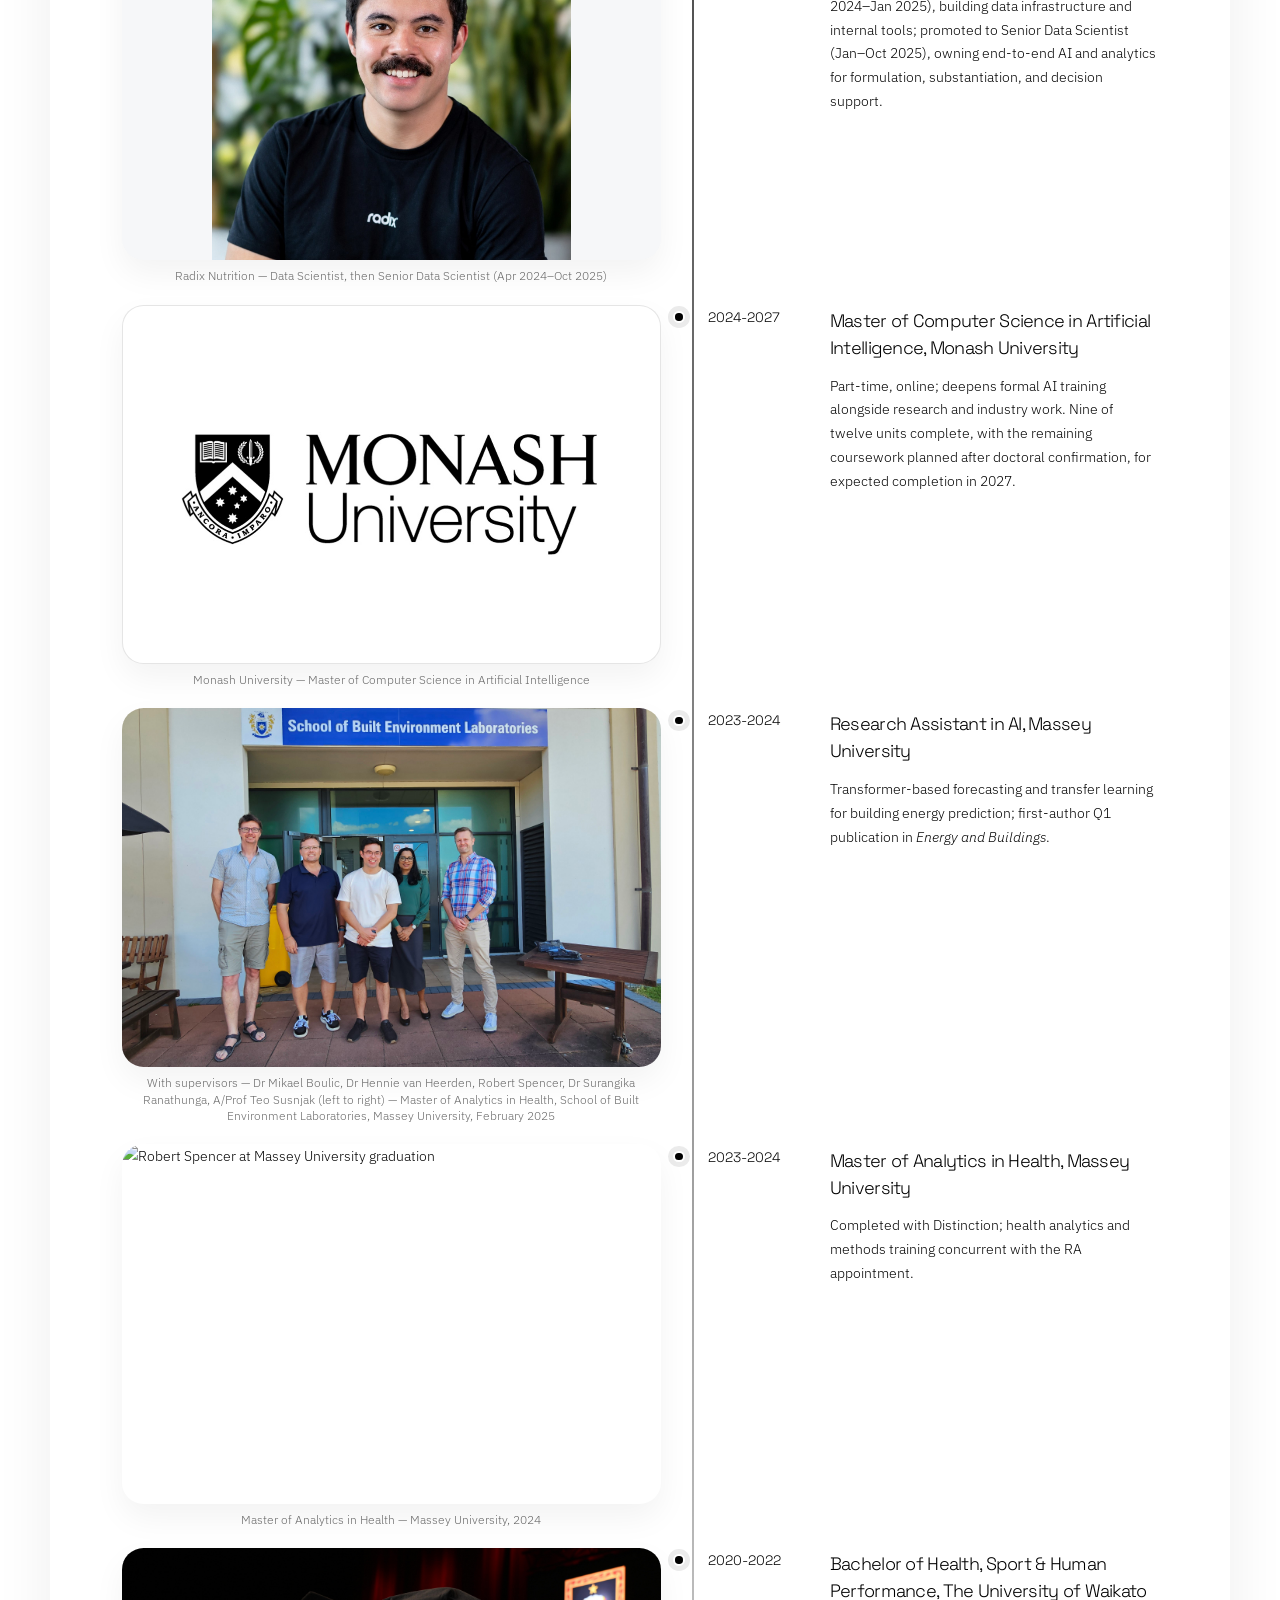
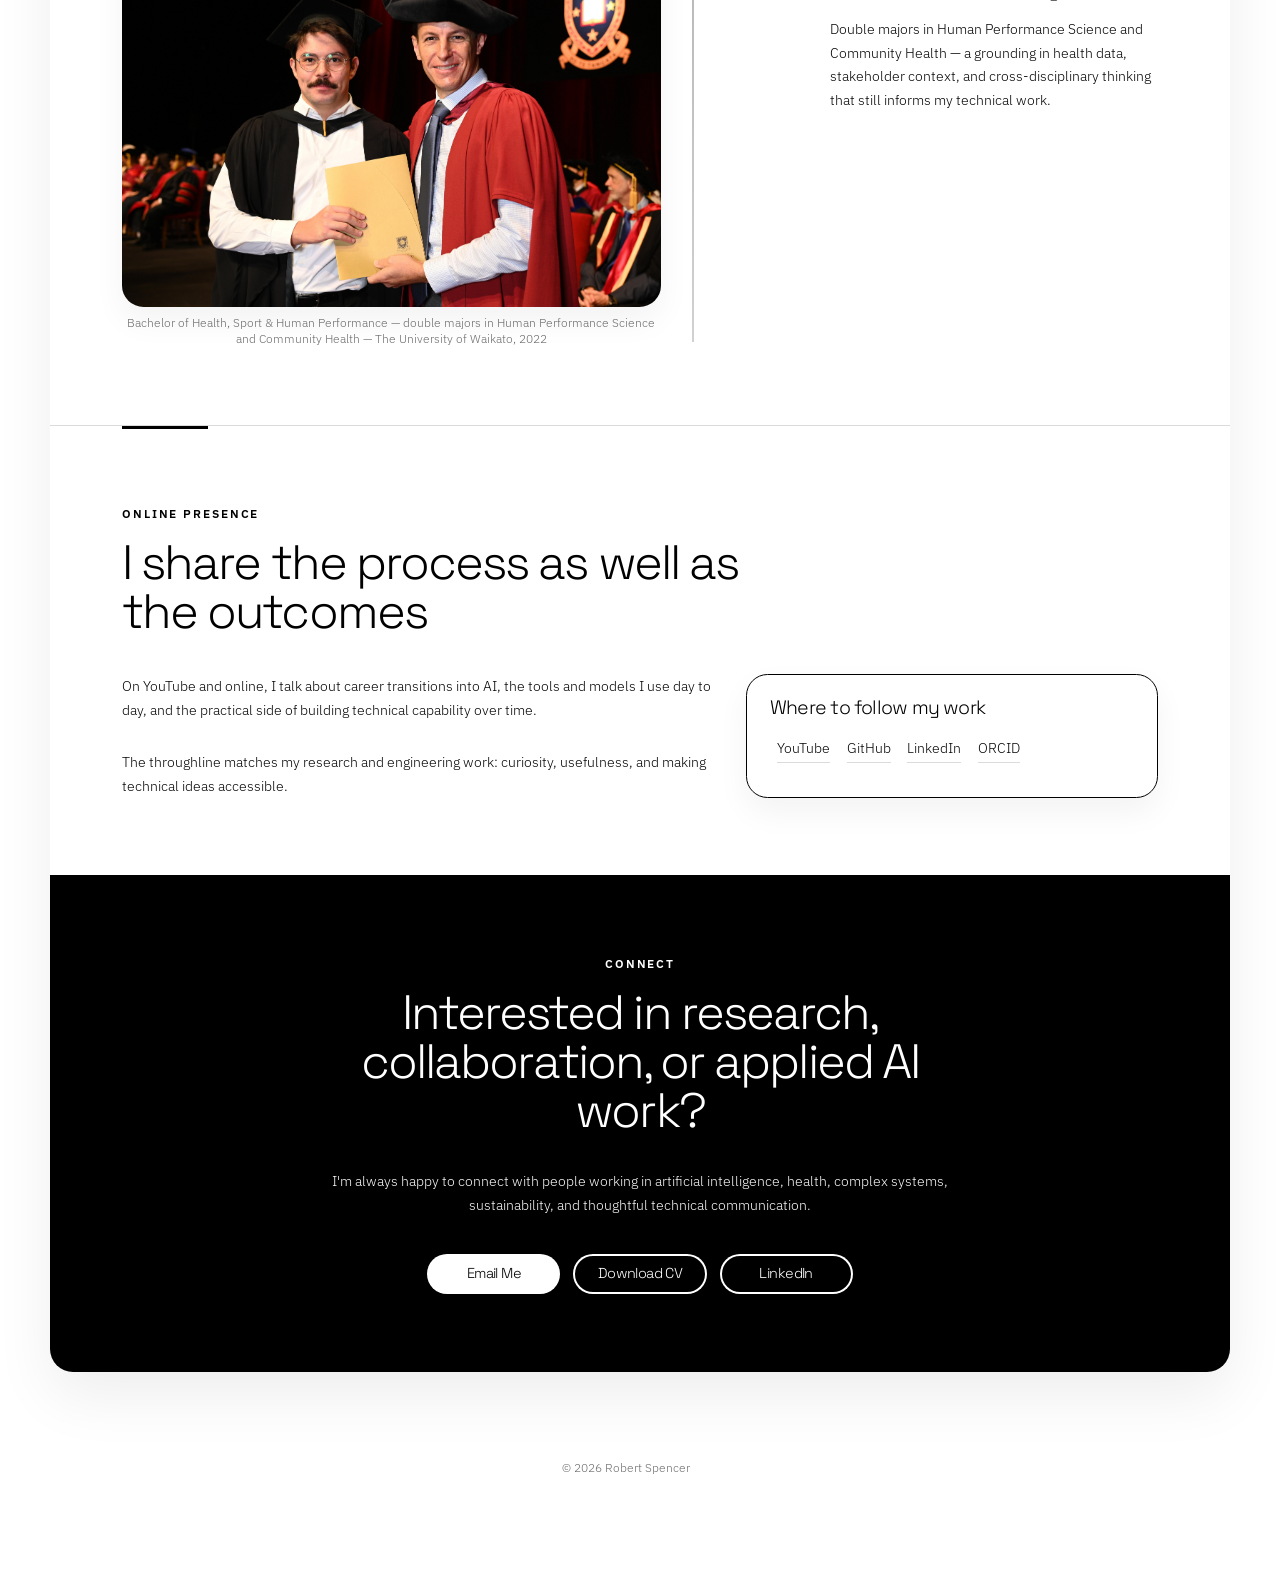
==== commit 94ddbab8: "Tighten site copy: cut redundant sections, sharpen vague phrasing, fix meta consistency Remove hero-" ====
--- a/index.html
+++ b/index.html
@@ -25,7 +25,7 @@
 		</script>
 		<meta
 			name="description"
-			content="Robert Spencer is an AI engineer at Beyond Data and PhD researcher in AI for epidemiology at The University of Queensland, focused on privacy-protecting digital twins, One Health AMR risk assessment, and production-ready machine learning systems."
+			content="Robert Spencer is an AI engineer at Beyond Data and PhD researcher in AI for antimicrobial resistance at The University of Queensland, focused on privacy-protecting digital twins, One Health AMR risk assessment, and production-ready machine learning systems."
 		/>
 		<link rel="canonical" href="https://robertjspencer.com/" />
 		<meta property="og:type" content="website" />
@@ -34,7 +34,7 @@
 		<meta property="og:title" content="Robert Spencer | AI Engineer & PhD Researcher" />
 		<meta
 			property="og:description"
-			content="AI engineer at Beyond Data and PhD researcher in AI for epidemiology at The University of Queensland — digital twins, One Health AMR risk assessment, and production-ready machine learning systems."
+			content="AI engineer at Beyond Data and PhD researcher in AI for antimicrobial resistance at The University of Queensland — digital twins, One Health AMR risk assessment, and production-ready machine learning systems."
 		/>
 		<meta property="og:image" content="https://robertjspencer.com/images/linkedin-featured.png" />
 		<meta property="og:image:width" content="1200" />
@@ -44,7 +44,7 @@
 		<meta name="twitter:title" content="Robert Spencer | AI Engineer & PhD Researcher" />
 		<meta
 			name="twitter:description"
-			content="AI engineer at Beyond Data and PhD researcher in AI for epidemiology at The University of Queensland — digital twins, One Health AMR risk assessment, and production-ready machine learning systems."
+			content="AI engineer at Beyond Data and PhD researcher in AI for antimicrobial resistance at The University of Queensland — digital twins, One Health AMR risk assessment, and production-ready machine learning systems."
 		/>
 		<meta name="twitter:image" content="https://robertjspencer.com/images/linkedin-featured.png" />
 		<script type="application/ld+json">
@@ -55,7 +55,7 @@
 			"url": "https://robertjspencer.com/",
 			"image": "https://robertjspencer.com/images/robert-spencer-headshot.png",
 			"email": "mailto:rspencer9721@gmail.com",
-			"jobTitle": ["AI Engineer", "PhD Researcher in AI for Epidemiology"],
+			"jobTitle": ["AI Engineer", "PhD Researcher in AI for Antimicrobial Resistance"],
 			"worksFor": {
 				"@type": "Organization",
 				"name": "Beyond Data"
@@ -96,21 +96,13 @@
 							risk assessment.
 						</p>
 						<p class="hero-summary">
-							I work as an AI Engineer at Beyond Data, building data and AI systems
-							from architecture through to deployment. Alongside that, I'm undertaking
-							a fully funded PhD in Artificial Intelligence at The University of
-							Queensland, where I'm affiliated with the SAAFE CRC.
+							AI Engineer at Beyond Data, shipping data and AI systems end-to-end.
+							Concurrently, a fully funded PhD candidate in Artificial Intelligence
+							at The University of Queensland, affiliated with the SAAFE CRC.
 						</p>
 						<ul class="hero-actions">
 							<li><a href="#proof" class="button primary">See Selected Work</a></li>
-							<li><a href="documents/2026-07-17%20Robert%20Spencer_CV.pdf" target="_blank" class="button">Download CV</a></li>
-						</ul>
-						<ul class="hero-signals">
-							<li>AI Engineer at Beyond Data — architecture to deployment</li>
-							<li>PhD in Artificial Intelligence — UQ &amp; SAAFE CRC</li>
-							<li>Fully funded RTP scholarship &amp; SAAFE CRC top-up</li>
-							<li>Master of Analytics in Health (Distinction); MCS in AI in progress</li>
-							<li>First-author Q1 publication in <em>Energy and Buildings</em></li>
+							<li><a href="documents/2026-08-17%20Robert%20Spencer_CV.pdf" target="_blank" class="button">Download CV</a></li>
 						</ul>
 					</div>
 					<div class="hero-visual">
@@ -120,13 +112,6 @@
 								src="images/20260501_164639.jpg"
 								alt="Robert Spencer seated on the University of Queensland Gatton campus entrance sign"
 							/>
-						</div>
-						<div class="hero-note">
-							<p class="label">Current research direction</p>
-							<p>
-								Cross-sectoral digital twins for antimicrobial resistance risk
-								assessment, connecting technical rigour with real-world decision-making.
-							</p>
 						</div>
 					</div>
 				</div>
@@ -189,20 +174,13 @@
 						<div class="overview-copy">
 							<p>
 								My background cuts across health, analytics, software, and AI
-								engineering. That mix has shaped how I work: I like research that can
-								survive contact with real constraints, and systems that do more than
-								demo well.
-							</p>
-							<p>
-								I hold a Master of Analytics in Health from Massey University, am
-								partway through a Master of Computer Science in AI at Monash University,
-								and am undertaking a fully funded PhD in Artificial Intelligence at The
-								University of Queensland.
-							</p>
-							<p>
-								The pattern is consistent across all of it: take messy domains, structure
-								them well, and build the models, pipelines, and tools that lead to better
-								decisions.
+								engineering. That mix has shaped how I work: I prefer research that
+								holds up under real constraints, and systems built to run in
+								production.
+							</p>
+							<p>
+								The throughline: structure messy domains, then build the models,
+								pipelines, and tools that improve decisions.
 							</p>
 						</div>
 						<div class="overview-panel">
@@ -275,8 +253,7 @@
 							<h3>Digital twins for complex systems</h3>
 							<p>
 								I am especially interested in digital twins as a way to integrate
-								multiple sectors, uncertain signals, and high-impact decisions into one
-								workable modelling frame.
+								multiple sectors, uncertain signals, and high-impact decisions into a unified modelling framework.
 							</p>
 						</article>
 						<article class="focus-card">
@@ -284,8 +261,8 @@
 							<h3>Data products that actually get used</h3>
 							<p>
 								My industry work has centred on dashboards, internal tooling, pipelines,
-								and decision-support systems that teams adopt because they remove real
-								friction.
+								and decision-support systems that teams actually adopt — because they solve specific
+								workflow problems.
 							</p>
 						</article>
 					</div>
@@ -352,20 +329,6 @@
 								</li>
 							</ul>
 						</article>
-						<article class="proof-card">
-							<p class="proof-type">Build</p>
-							<h3>Open technical presence</h3>
-							<p>
-								I use this site, GitHub, and YouTube to document projects, share
-								technical lessons, and make my thinking legible. I care about being able
-								to show the work, not just list it.
-							</p>
-							<ul class="proof-links">
-								<li><a href="https://github.com/robertjspencer" target="_blank">GitHub</a></li>
-								<li><a href="https://www.youtube.com/@robertspencer406" target="_blank">YouTube</a></li>
-								<li><a href="https://www.linkedin.com/in/rspencer9721/" target="_blank">LinkedIn</a></li>
-							</ul>
-						</article>
 					</div>
 				</section>
 
@@ -377,9 +340,9 @@
 					<div class="journey-wrap">
 						<div class="journey-intro">
 							<p>
-								I did not begin in computer science. Coming from health, sport, and
-								human performance gave me a bias toward problems with real-world
-								consequences, messy variables, and stakeholders from many disciplines.
+								I did not begin in computer science. A background in health, sport,
+								and human performance oriented me toward problems with tangible
+								consequences, noisy data, and cross-disciplinary stakeholders.
 							</p>
 							<p>
 								That perspective still shapes my work today. I am most energised when a
@@ -538,7 +501,7 @@
 								<span class="timeline-year">2020-2022</span>
 								<div>
 									<h3>Bachelor of Health, Sport &amp; Human Performance, The University of Waikato</h3>
-									<p>Double majors in Human Performance Science and Community Health — the grounding in health, messy real-world data, and stakeholder context that still informs how I frame technical work.</p>
+									<p>Double majors in Human Performance Science and Community Health — a grounding in health data, stakeholder context, and cross-disciplinary thinking that still informs my technical work.</p>
 								</div>
 							</article>
 							<div class="journey-media-cell">
@@ -546,7 +509,7 @@
 									<div class="journey-image-frame">
 										<img
 											src="images/2023-waikato-graduation.jpeg"
-											alt="Robert Spencer at Waikato University graduation"
+											alt="Robert Spencer at The University of Waikato graduation"
 											class="journey-image photo-zoomable"
 										/>
 									</div>
@@ -570,9 +533,8 @@
 								technical capability over time.
 							</p>
 							<p>
-								The throughline is the same as my research and engineering work:
-								curiosity, usefulness, and a bias toward making complex ideas easier to
-								work with.
+								The throughline matches my research and engineering work:
+								curiosity, usefulness, and making technical ideas accessible.
 							</p>
 						</div>
 						<div class="content-panel">
@@ -599,7 +561,7 @@
 					</div>
 					<div class="contact-actions">
 						<a href="mailto:rspencer9721@gmail.com" class="button primary">Email Me</a>
-						<a href="documents/2026-07-17%20Robert%20Spencer_CV.pdf" target="_blank" class="button">Download CV</a>
+						<a href="documents/2026-08-17%20Robert%20Spencer_CV.pdf" target="_blank" class="button">Download CV</a>
 						<a href="https://www.linkedin.com/in/rspencer9721/" target="_blank" class="button">LinkedIn</a>
 					</div>
 				</section>
--- a/assets/css/custom.css
+++ b/assets/css/custom.css
@@ -650,10 +650,15 @@
 	transform: translateX(4px);
 }
 
-.focus-grid,
+.focus-grid {
+	display: grid;
+	grid-template-columns: repeat(3, minmax(0, 1fr));
+	gap: 1.2rem;
+}
+
 .proof-grid {
 	display: grid;
-	grid-template-columns: repeat(3, minmax(0, 1fr));
+	grid-template-columns: repeat(2, minmax(0, 1fr));
 	gap: 1.2rem;
 }
 
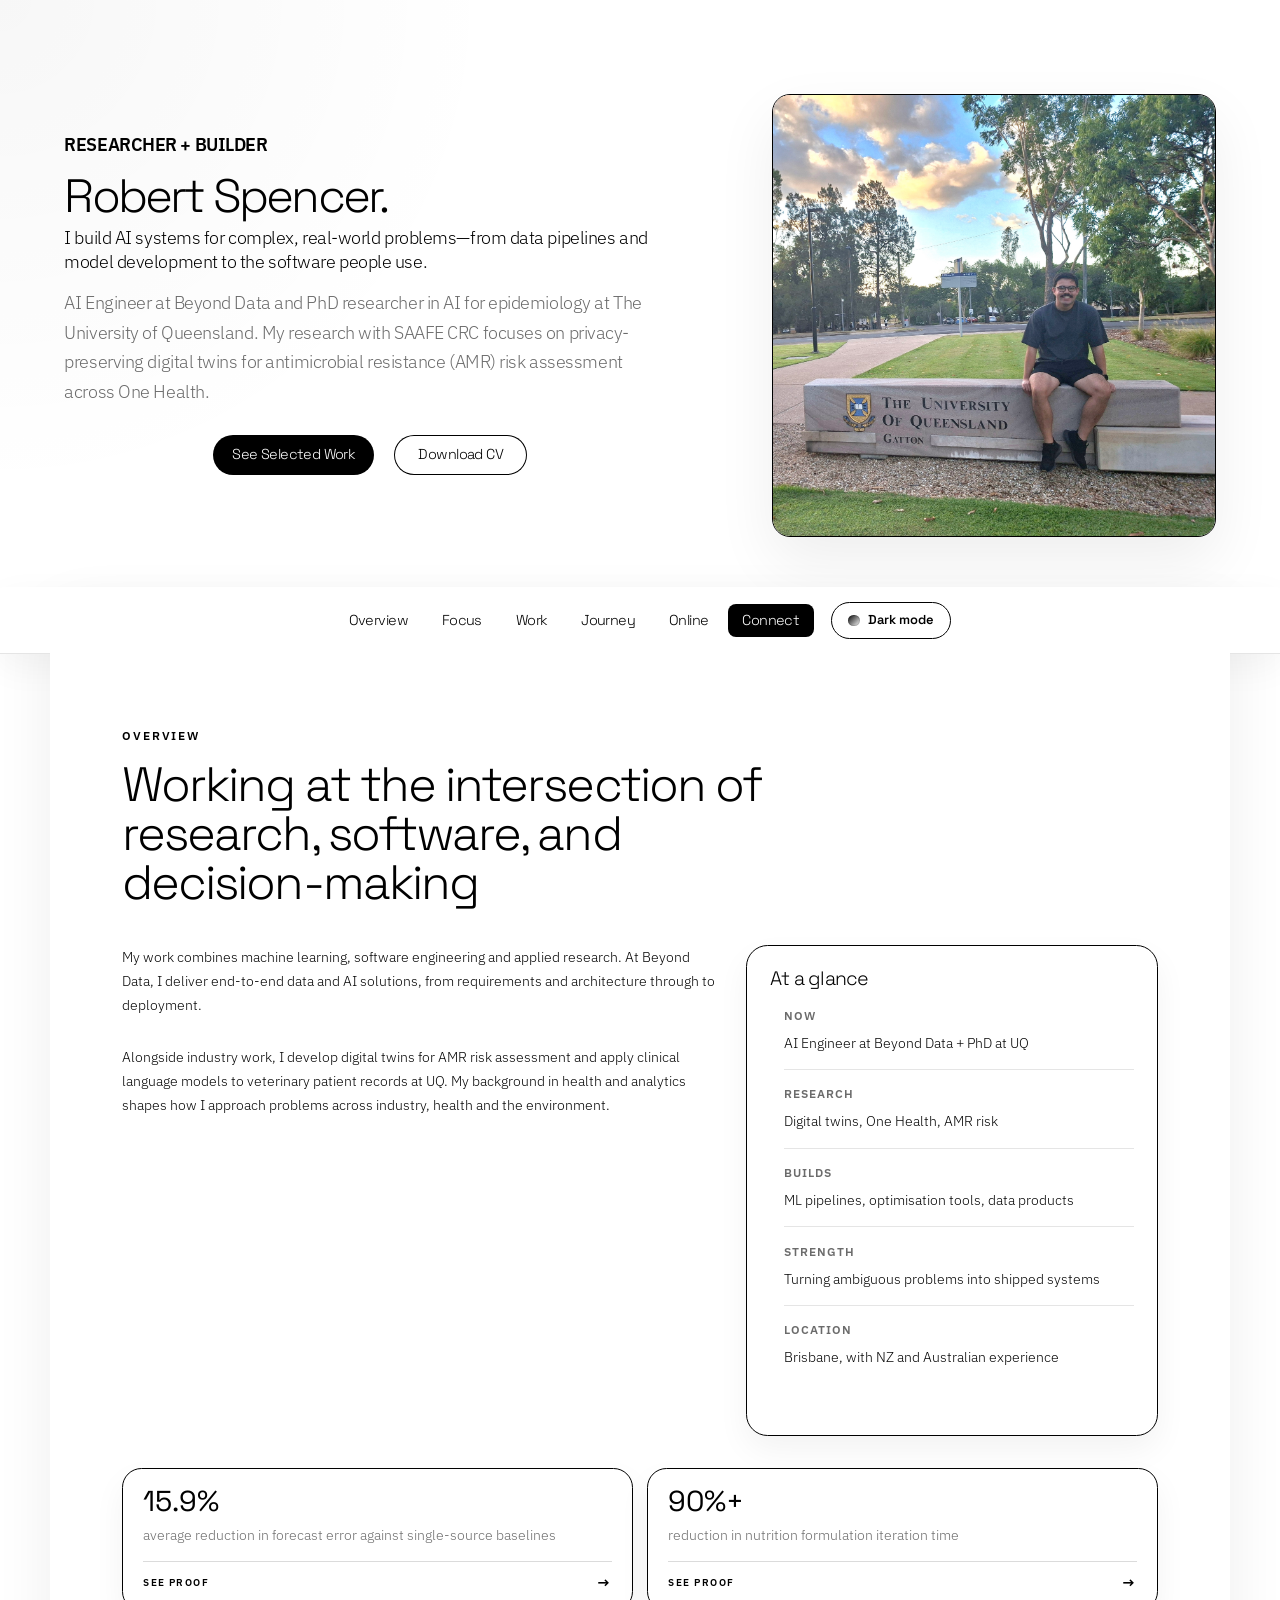
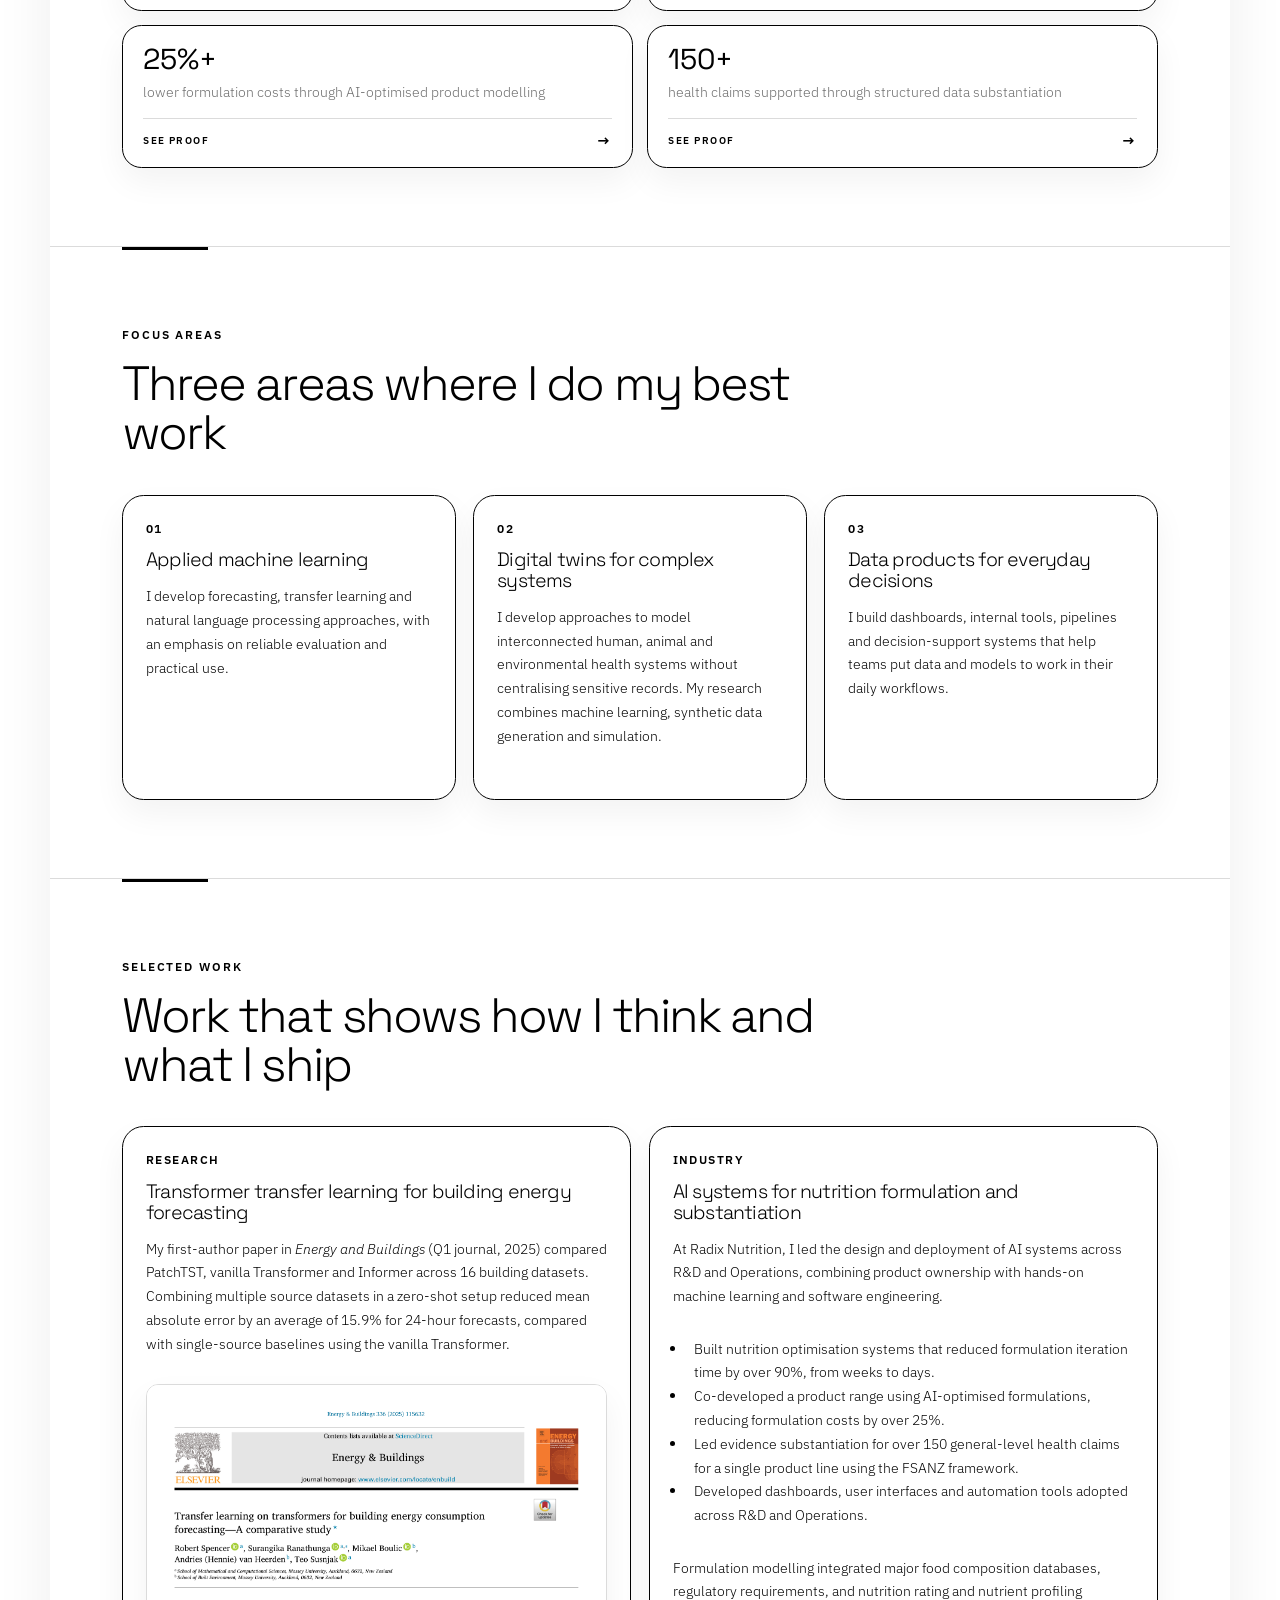
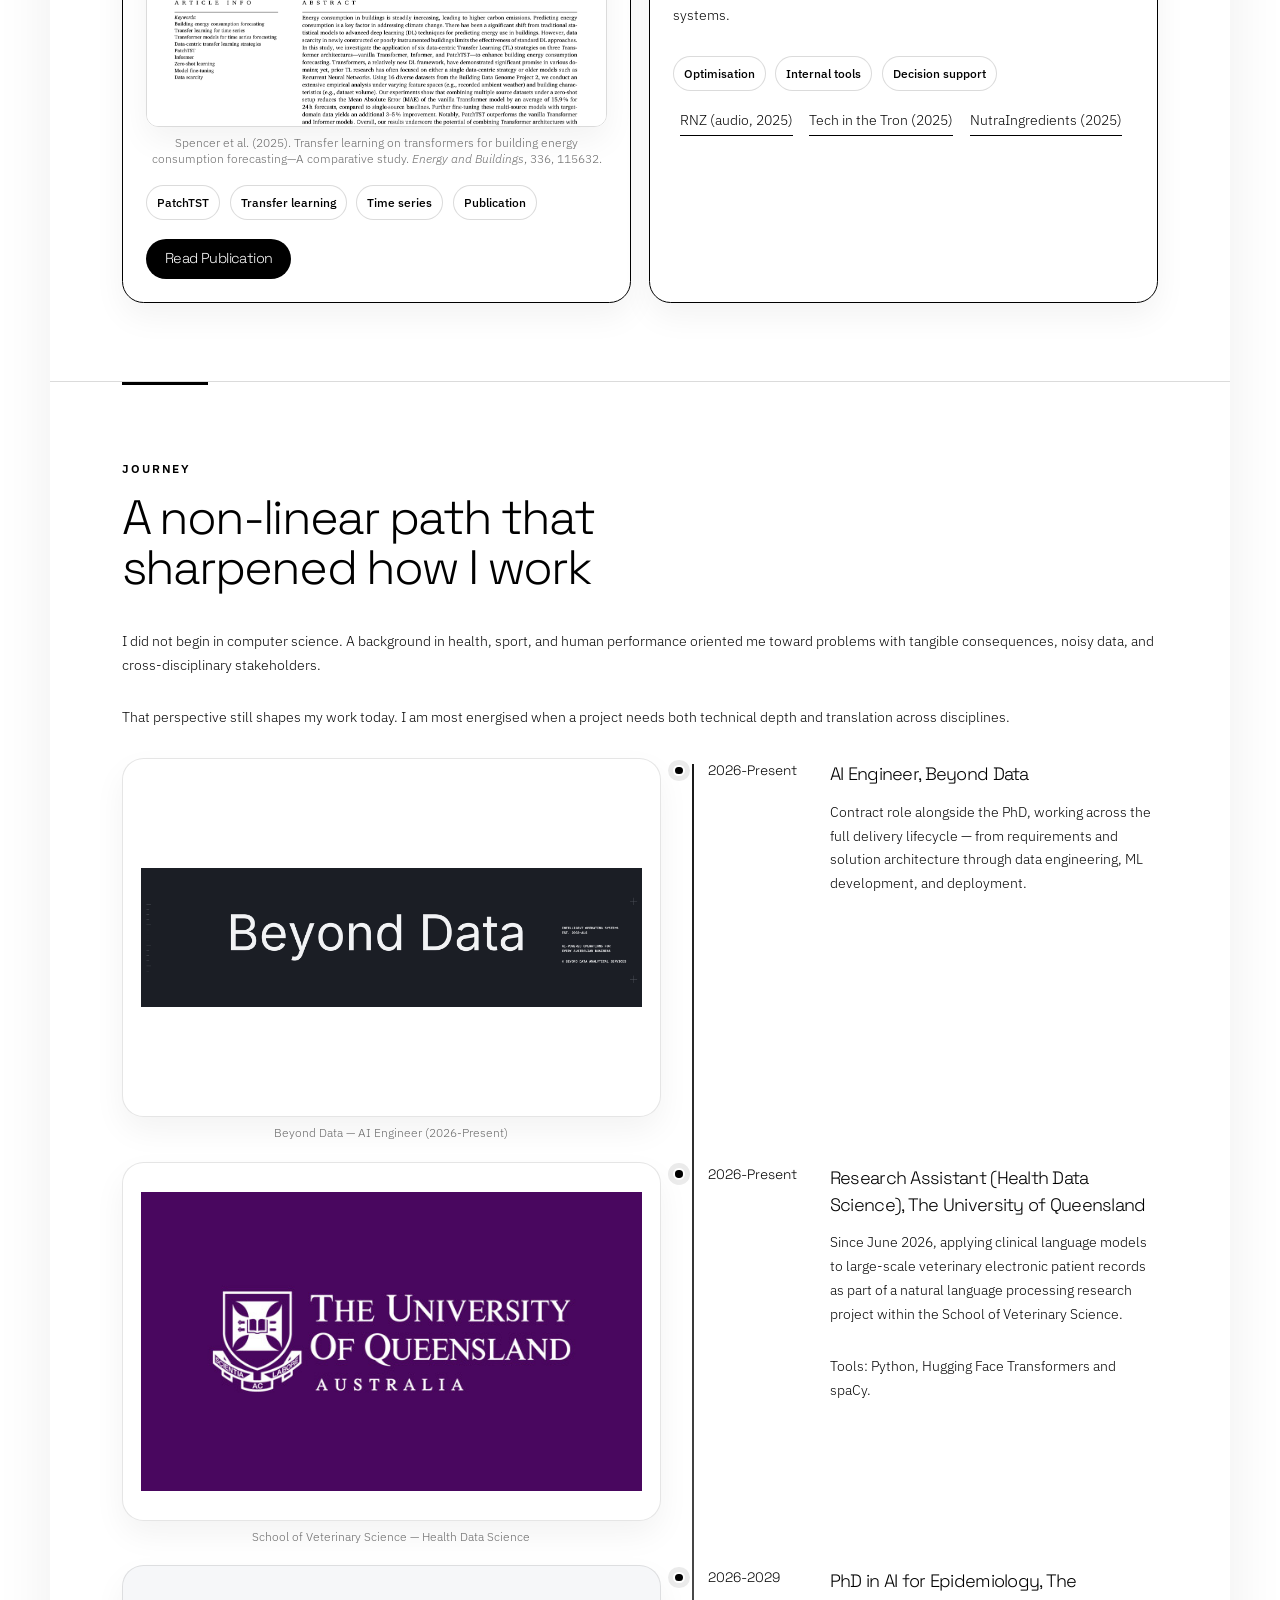
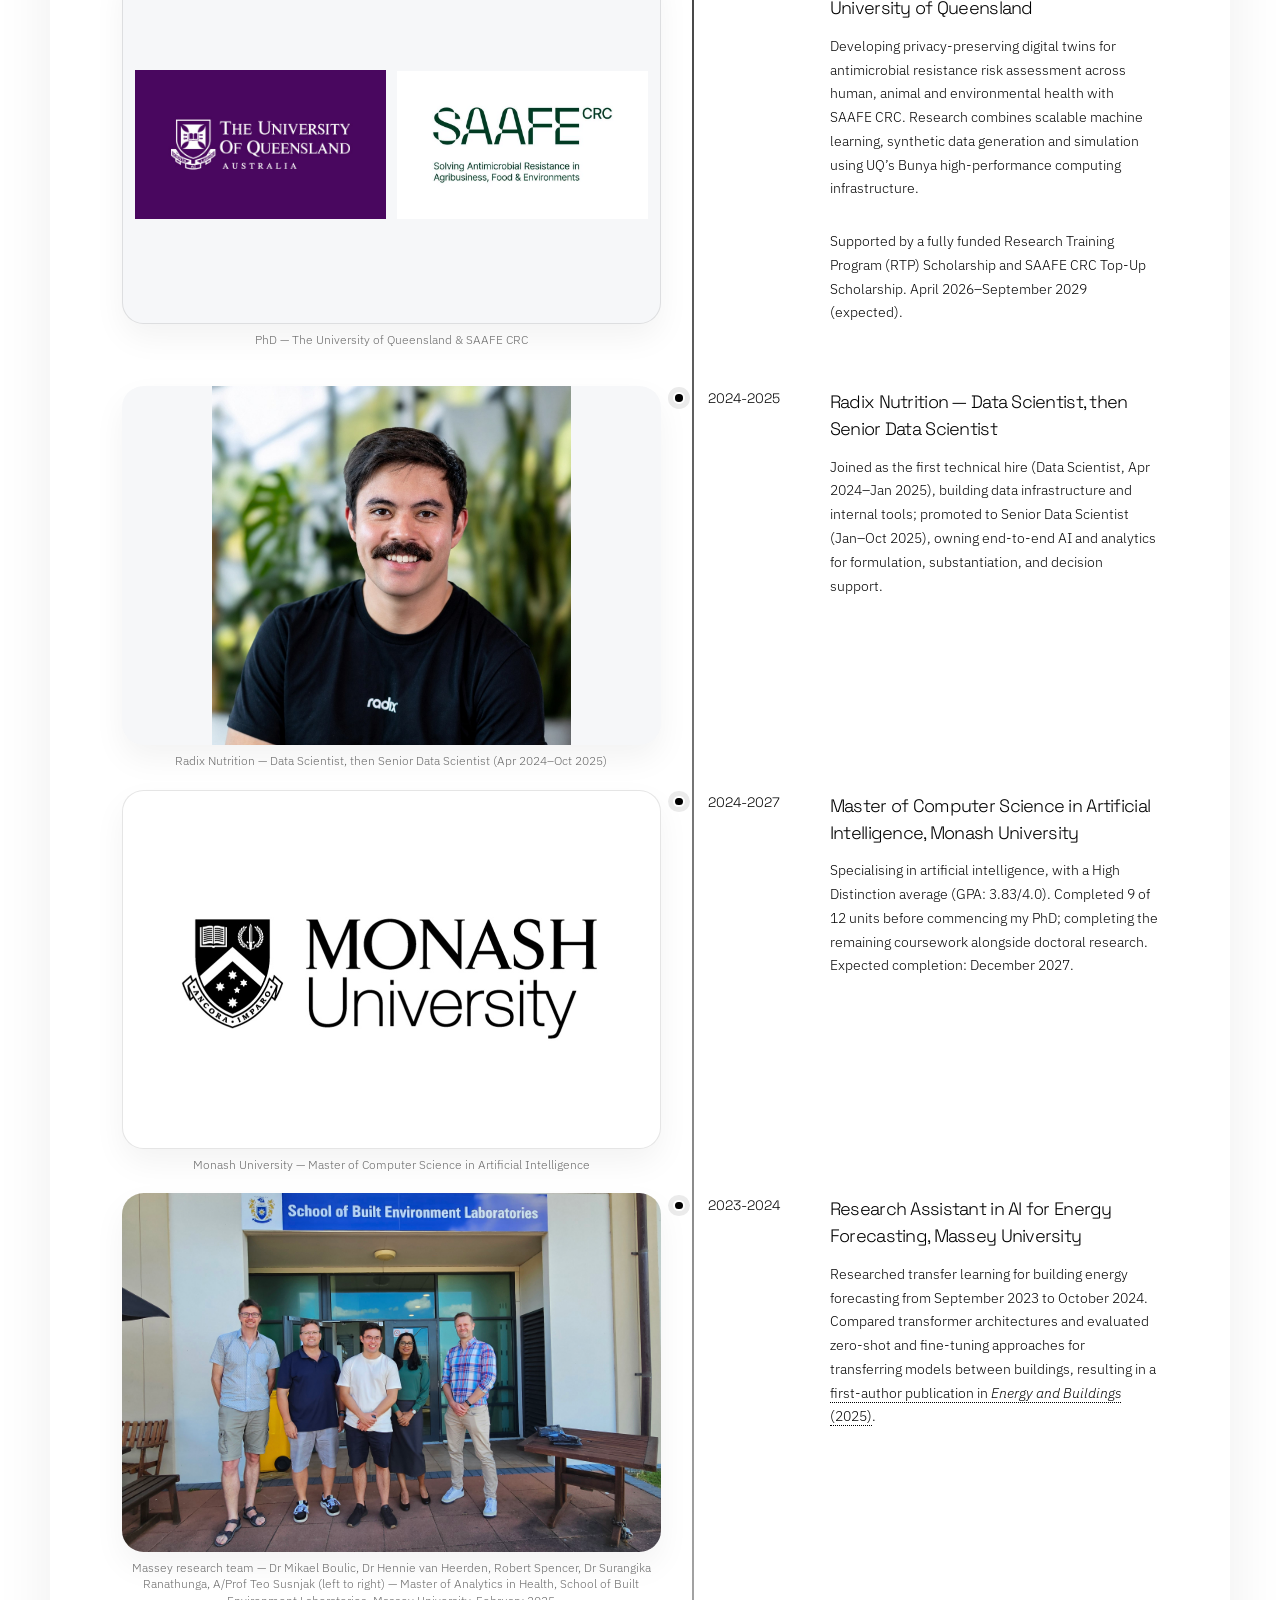
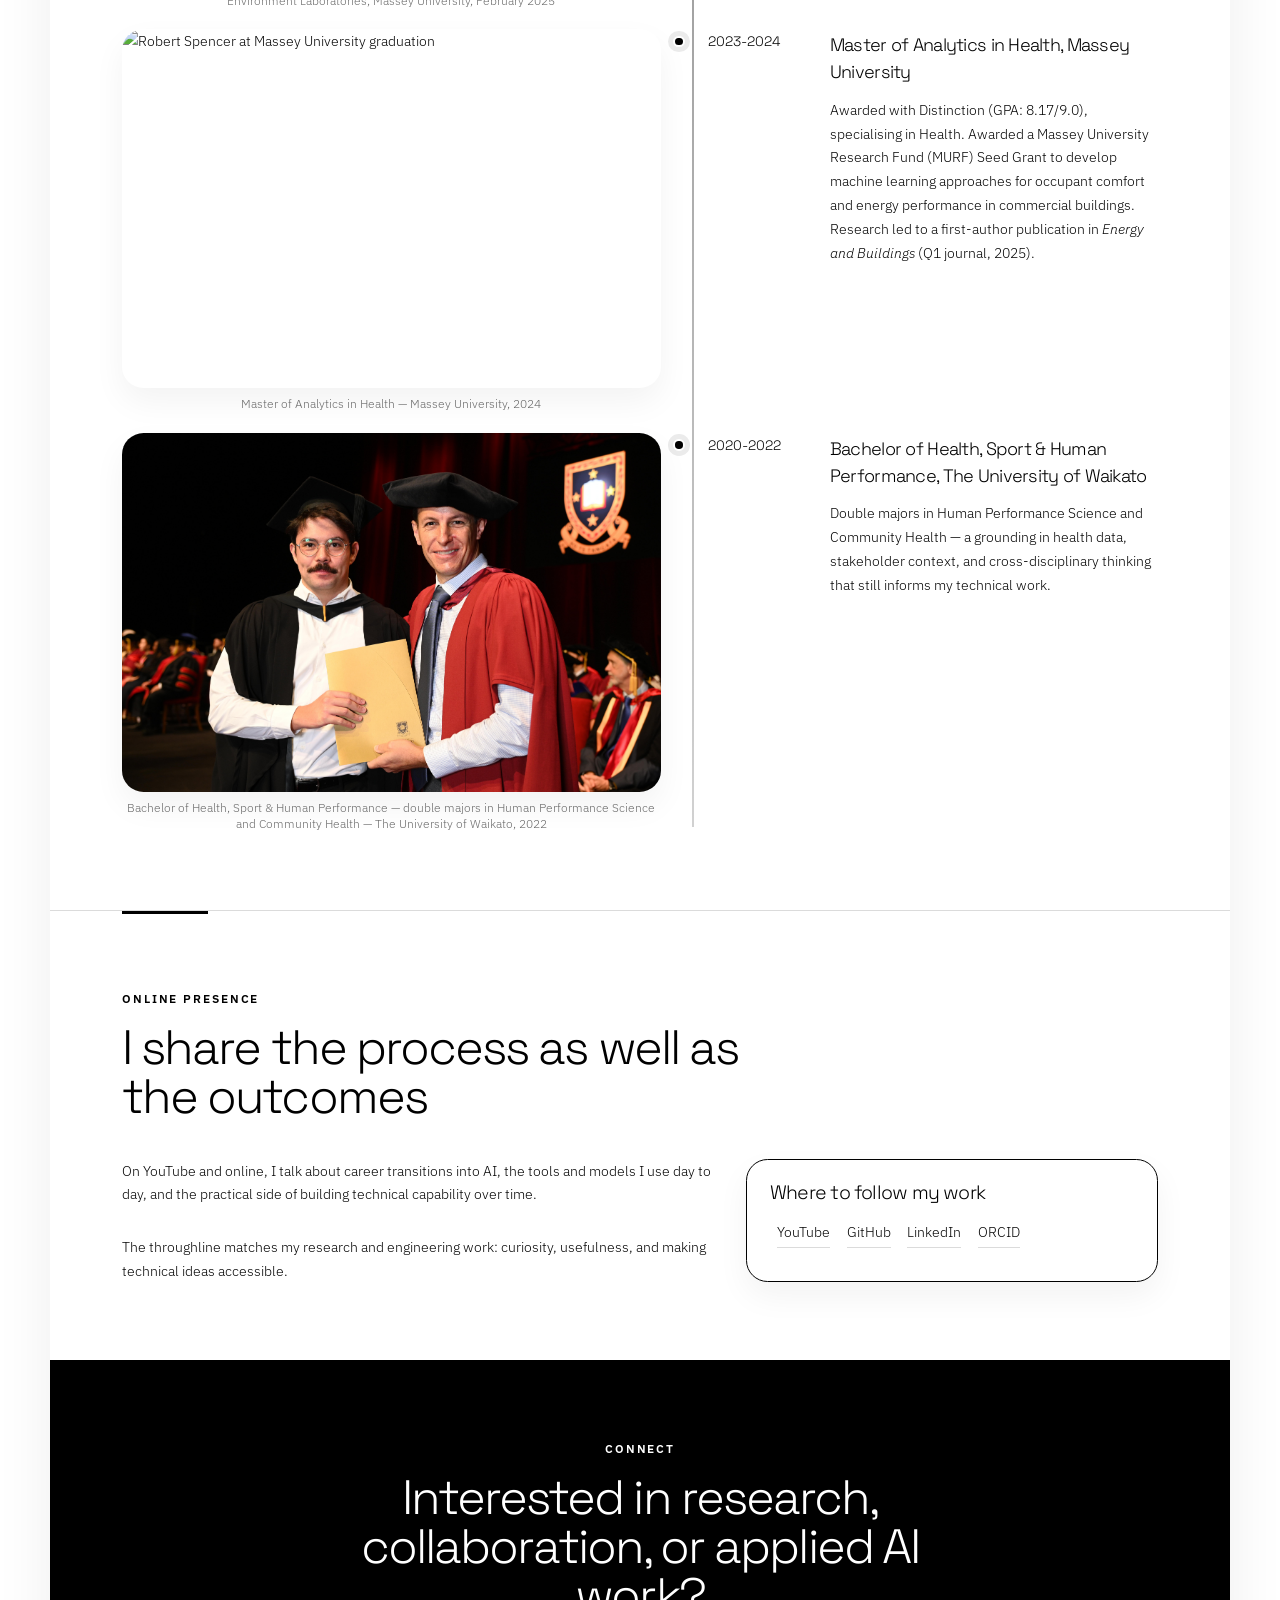
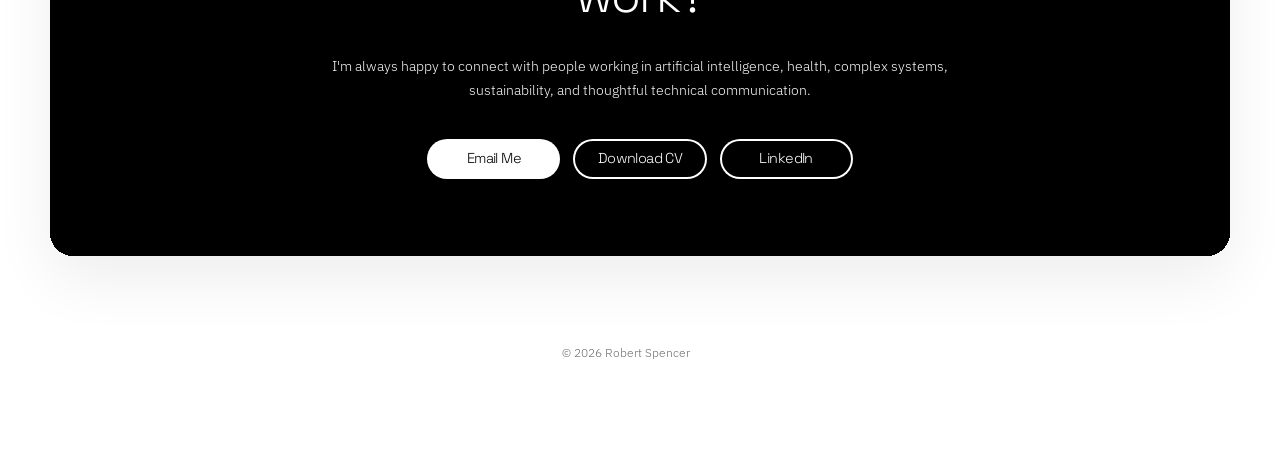
==== commit 37f75127: "Refresh profile, research and education content" ====
--- a/index.html
+++ b/index.html
@@ -1,5 +1,5 @@
 <!DOCTYPE HTML>
-<html>
+<html lang="en">
 	<head>
 		<title>Robert Spencer | AI Engineer &amp; PhD Researcher</title>
 		<meta charset="utf-8" />
@@ -25,7 +25,7 @@
 		</script>
 		<meta
 			name="description"
-			content="Robert Spencer is an AI engineer at Beyond Data and PhD researcher in AI for antimicrobial resistance at The University of Queensland, focused on privacy-protecting digital twins, One Health AMR risk assessment, and production-ready machine learning systems."
+			content="Robert Spencer is an AI engineer at Beyond Data and PhD researcher in AI for antimicrobial resistance at The University of Queensland, focused on privacy-preserving digital twins, One Health AMR risk assessment, and production-ready machine learning systems."
 		/>
 		<link rel="canonical" href="https://robertjspencer.com/" />
 		<meta property="og:type" content="website" />
@@ -55,7 +55,7 @@
 			"url": "https://robertjspencer.com/",
 			"image": "https://robertjspencer.com/images/robert-spencer-headshot.png",
 			"email": "mailto:rspencer9721@gmail.com",
-			"jobTitle": ["AI Engineer", "PhD Researcher in AI for Antimicrobial Resistance"],
+			"jobTitle": ["AI Engineer", "PhD Researcher in AI for Epidemiology"],
 			"worksFor": {
 				"@type": "Organization",
 				"name": "Beyond Data"
@@ -90,16 +90,8 @@
 					<div class="hero-copy">
 						<p class="eyebrow">Researcher + Builder</p>
 						<h1>Robert Spencer.</h1>
-						<p class="hero-lead">
-							I build applied AI systems for complex, high-stakes problems. Right now
-							that means privacy-protecting digital twins for antimicrobial-resistance
-							risk assessment.
-						</p>
-						<p class="hero-summary">
-							AI Engineer at Beyond Data, shipping data and AI systems end-to-end.
-							Concurrently, a fully funded PhD candidate in Artificial Intelligence
-							at The University of Queensland, affiliated with the SAAFE CRC.
-						</p>
+						<p class="hero-lead">I build AI systems for complex, real-world problems—from data pipelines and model development to the software people use.</p>
+						<p class="hero-summary">AI Engineer at Beyond Data and PhD researcher in AI for epidemiology at The University of Queensland. My research with SAAFE CRC focuses on privacy-preserving digital twins for antimicrobial resistance (AMR) risk assessment across One Health.</p>
 						<ul class="hero-actions">
 							<li><a href="#proof" class="button primary">See Selected Work</a></li>
 							<li><a href="documents/2026-08-17%20Robert%20Spencer_CV.pdf" target="_blank" class="button">Download CV</a></li>
@@ -172,16 +164,8 @@
 					</div>
 					<div class="overview-grid">
 						<div class="overview-copy">
-							<p>
-								My background cuts across health, analytics, software, and AI
-								engineering. That mix has shaped how I work: I prefer research that
-								holds up under real constraints, and systems built to run in
-								production.
-							</p>
-							<p>
-								The throughline: structure messy domains, then build the models,
-								pipelines, and tools that improve decisions.
-							</p>
+							<p>My work combines machine learning, software engineering and applied research. At Beyond Data, I deliver end-to-end data and AI solutions, from requirements and architecture through to deployment.</p>
+							<p>Alongside industry work, I develop digital twins for AMR risk assessment and apply clinical language models to veterinary patient records at UQ. My background in health and analytics shapes how I approach problems across industry, health and the environment.</p>
 						</div>
 						<div class="overview-panel">
 							<h3>At a glance</h3>
@@ -212,12 +196,12 @@
 					<div class="metric-band">
 						<a class="metric-card" href="#proof-building-energy">
 							<strong>15.9%</strong>
-							<span class="metric-card-desc">reduction in MAE for 24-hour building energy forecasts</span>
+							<span class="metric-card-desc">average reduction in forecast error against single-source baselines</span>
 							<span class="metric-card-cta">See proof</span>
 						</a>
 						<a class="metric-card" href="#proof-nutrition">
 							<strong>90%+</strong>
-							<span class="metric-card-desc">faster nutrition formulation iteration in industry workflows</span>
+							<span class="metric-card-desc">reduction in nutrition formulation iteration time</span>
 							<span class="metric-card-cta">See proof</span>
 						</a>
 						<a class="metric-card" href="#proof-nutrition">
@@ -242,28 +226,17 @@
 						<article class="focus-card">
 							<p class="card-index">01</p>
 							<h3>Applied machine learning</h3>
-							<p>
-								From forecasting and transfer learning to production workflows, I enjoy
-								building models that are judged by practical usefulness, not novelty
-								alone.
-							</p>
+							<p>I develop forecasting, transfer learning and natural language processing approaches, with an emphasis on reliable evaluation and practical use.</p>
 						</article>
 						<article class="focus-card">
 							<p class="card-index">02</p>
 							<h3>Digital twins for complex systems</h3>
-							<p>
-								I am especially interested in digital twins as a way to integrate
-								multiple sectors, uncertain signals, and high-impact decisions into a unified modelling framework.
-							</p>
+							<p>I develop approaches to model interconnected human, animal and environmental health systems without centralising sensitive records. My research combines machine learning, synthetic data generation and simulation.</p>
 						</article>
 						<article class="focus-card">
 							<p class="card-index">03</p>
-							<h3>Data products that actually get used</h3>
-							<p>
-								My industry work has centred on dashboards, internal tooling, pipelines,
-								and decision-support systems that teams actually adopt — because they solve specific
-								workflow problems.
-							</p>
+							<h3>Data products for everyday decisions</h3>
+							<p>I build dashboards, internal tools, pipelines and decision-support systems that help teams put data and models to work in their daily workflows.</p>
 						</article>
 					</div>
 				</section>
@@ -277,12 +250,7 @@
 						<article class="proof-card featured-proof" id="proof-building-energy">
 							<p class="proof-type">Research</p>
 							<h3>Transformer transfer learning for building energy forecasting</h3>
-							<p>
-								My first-author paper in <em>Energy and Buildings</em> compared
-								transformer architectures across 16 building datasets and demonstrated a
-								15.9% improvement in MAE for 24-hour forecasts using a multi-source
-								transfer learning approach.
-							</p>
+							<p>My first-author paper in <em>Energy and Buildings</em> (Q1 journal, 2025) compared PatchTST, vanilla Transformer and Informer across 16 building datasets. Combining multiple source datasets in a zero-shot setup reduced mean absolute error by an average of 15.9% for 24-hour forecasts, compared with single-source baselines using the vanilla Transformer.</p>
 							<figure class="publication-figure">
 								<img
 									class="photo-zoomable"
@@ -293,7 +261,7 @@
 									decoding="async"
 									alt="First page of Spencer et al. (2025) in Energy and Buildings: title, authors from Massey University, and abstract on transfer learning with transformers for building energy forecasting."
 								/>
-								<figcaption><em>Energy and Buildings</em>, 2025 — first page</figcaption>
+								<figcaption>Spencer et al. (2025). Transfer learning on transformers for building energy consumption forecasting—A comparative study. <em>Energy and Buildings</em>, 336, 115632.</figcaption>
 							</figure>
 							<ul class="proof-tags">
 								<li>PatchTST</li>
@@ -306,12 +274,14 @@
 						<article class="proof-card" id="proof-nutrition">
 							<p class="proof-type">Industry</p>
 							<h3>AI systems for nutrition formulation and substantiation</h3>
-							<p>
-								At Radix Nutrition, I led data science work spanning optimisation,
-								claims substantiation, and internal product tooling. The result was
-								90%+ faster formulation iteration, 25%+ lower formulation costs, and
-								decision support adopted across R&amp;D and operations.
-							</p>
+							<p>At Radix Nutrition, I led the design and deployment of AI systems across R&amp;D and Operations, combining product ownership with hands-on machine learning and software engineering.</p>
+							<ul>
+								<li>Built nutrition optimisation systems that reduced formulation iteration time by over 90%, from weeks to days.</li>
+								<li>Co-developed a product range using AI-optimised formulations, reducing formulation costs by over 25%.</li>
+								<li>Led evidence substantiation for over 150 general-level health claims for a single product line using the FSANZ framework.</li>
+								<li>Developed dashboards, user interfaces and automation tools adopted across R&amp;D and Operations.</li>
+							</ul>
+							<p>Formulation modelling integrated major food composition databases, regulatory requirements, and nutrition rating and nutrient profiling systems.</p>
 							<ul class="proof-tags">
 								<li>Optimisation</li>
 								<li>Internal tools</li>
@@ -376,16 +346,27 @@
 								</figure>
 							</div>
 							<article class="timeline-item">
+								<span class="timeline-year">2026-Present</span>
+								<div>
+									<h3>Research Assistant (Health Data Science), The University of Queensland</h3>
+									<p>Since June 2026, applying clinical language models to large-scale veterinary electronic patient records as part of a natural language processing research project within the School of Veterinary Science.</p>
+									<p>Tools: Python, Hugging Face Transformers and spaCy.</p>
+								</div>
+							</article>
+							<div class="journey-media-cell">
+								<figure class="journey-figure journey-figure--institution">
+									<div class="journey-logo-frame journey-logo-frame--single">
+										<img src="images/uq-news.jpg" alt="The University of Queensland" class="journey-logo-img journey-logo-img--uq-wide" loading="lazy" decoding="async" />
+									</div>
+									<figcaption>School of Veterinary Science — Health Data Science</figcaption>
+								</figure>
+							</div>
+							<article class="timeline-item">
 								<span class="timeline-year">2026-2029</span>
 								<div>
-									<h3>PhD in Artificial Intelligence, The University of Queensland</h3>
-									<p>
-										Started April 2026, with expected completion in 2029. A fully
-										funded RTP scholarship and SAAFE CRC top-up support work on
-										privacy-protecting cross-sectoral digital twins for AMR risk
-										assessment, supervised by Dr Noorul Amin and Professor Ricardo
-										Soares Magalhães.
-									</p>
+									<h3>PhD in AI for Epidemiology, The University of Queensland</h3>
+									<p>Developing privacy-preserving digital twins for antimicrobial resistance risk assessment across human, animal and environmental health with SAAFE CRC. Research combines scalable machine learning, synthetic data generation and simulation using UQ’s Bunya high-performance computing infrastructure.</p>
+									<p>Supported by a fully funded Research Training Program (RTP) Scholarship and SAAFE CRC Top-Up Scholarship. April 2026–September 2029 (expected).</p>
 								</div>
 							</article>
 							<div class="journey-media-cell">
@@ -440,7 +421,7 @@
 								<span class="timeline-year">2024-2027</span>
 								<div>
 									<h3>Master of Computer Science in Artificial Intelligence, Monash University</h3>
-									<p>Part-time, online; deepens formal AI training alongside research and industry work. Nine of twelve units complete, with the remaining coursework planned after doctoral confirmation, for expected completion in 2027.</p>
+									<p>Specialising in artificial intelligence, with a High Distinction average (GPA: 3.83/4.0). Completed 9 of 12 units before commencing my PhD; completing the remaining coursework alongside doctoral research. Expected completion: December 2027.</p>
 								</div>
 							</article>
 							<div class="journey-media-cell">
@@ -460,8 +441,8 @@
 							<article class="timeline-item">
 								<span class="timeline-year">2023-2024</span>
 								<div>
-									<h3>Research Assistant in AI, Massey University</h3>
-									<p>Transformer-based forecasting and transfer learning for building energy prediction; first-author Q1 publication in <em>Energy and Buildings</em>.</p>
+									<h3>Research Assistant in AI for Energy Forecasting, Massey University</h3>
+									<p>Researched transfer learning for building energy forecasting from September 2023 to October 2024. Compared transformer architectures and evaluated zero-shot and fine-tuning approaches for transferring models between buildings, resulting in a <a href="#proof-building-energy">first-author publication in <em>Energy and Buildings</em> (2025)</a>.</p>
 								</div>
 							</article>
 							<div class="journey-media-cell">
@@ -475,14 +456,14 @@
 											decoding="async"
 										/>
 									</div>
-									<figcaption>With supervisors — Dr Mikael Boulic, Dr Hennie van Heerden, Robert Spencer, Dr Surangika Ranathunga, A/Prof Teo Susnjak (left to right) — Master of Analytics in Health, School of Built Environment Laboratories, Massey University, February 2025</figcaption>
+									<figcaption>Massey research team — Dr Mikael Boulic, Dr Hennie van Heerden, Robert Spencer, Dr Surangika Ranathunga, A/Prof Teo Susnjak (left to right) — Master of Analytics in Health, School of Built Environment Laboratories, Massey University, February 2025</figcaption>
 								</figure>
 							</div>
 							<article class="timeline-item">
 								<span class="timeline-year">2023-2024</span>
 								<div>
 									<h3>Master of Analytics in Health, Massey University</h3>
-									<p>Completed with Distinction; health analytics and methods training concurrent with the RA appointment.</p>
+									<p>Awarded with Distinction (GPA: 8.17/9.0), specialising in Health. Awarded a Massey University Research Fund (MURF) Seed Grant to develop machine learning approaches for occupant comfort and energy performance in commercial buildings. Research led to a first-author publication in <em>Energy and Buildings</em> (Q1 journal, 2025).</p>
 								</div>
 							</article>
 							<div class="journey-media-cell">
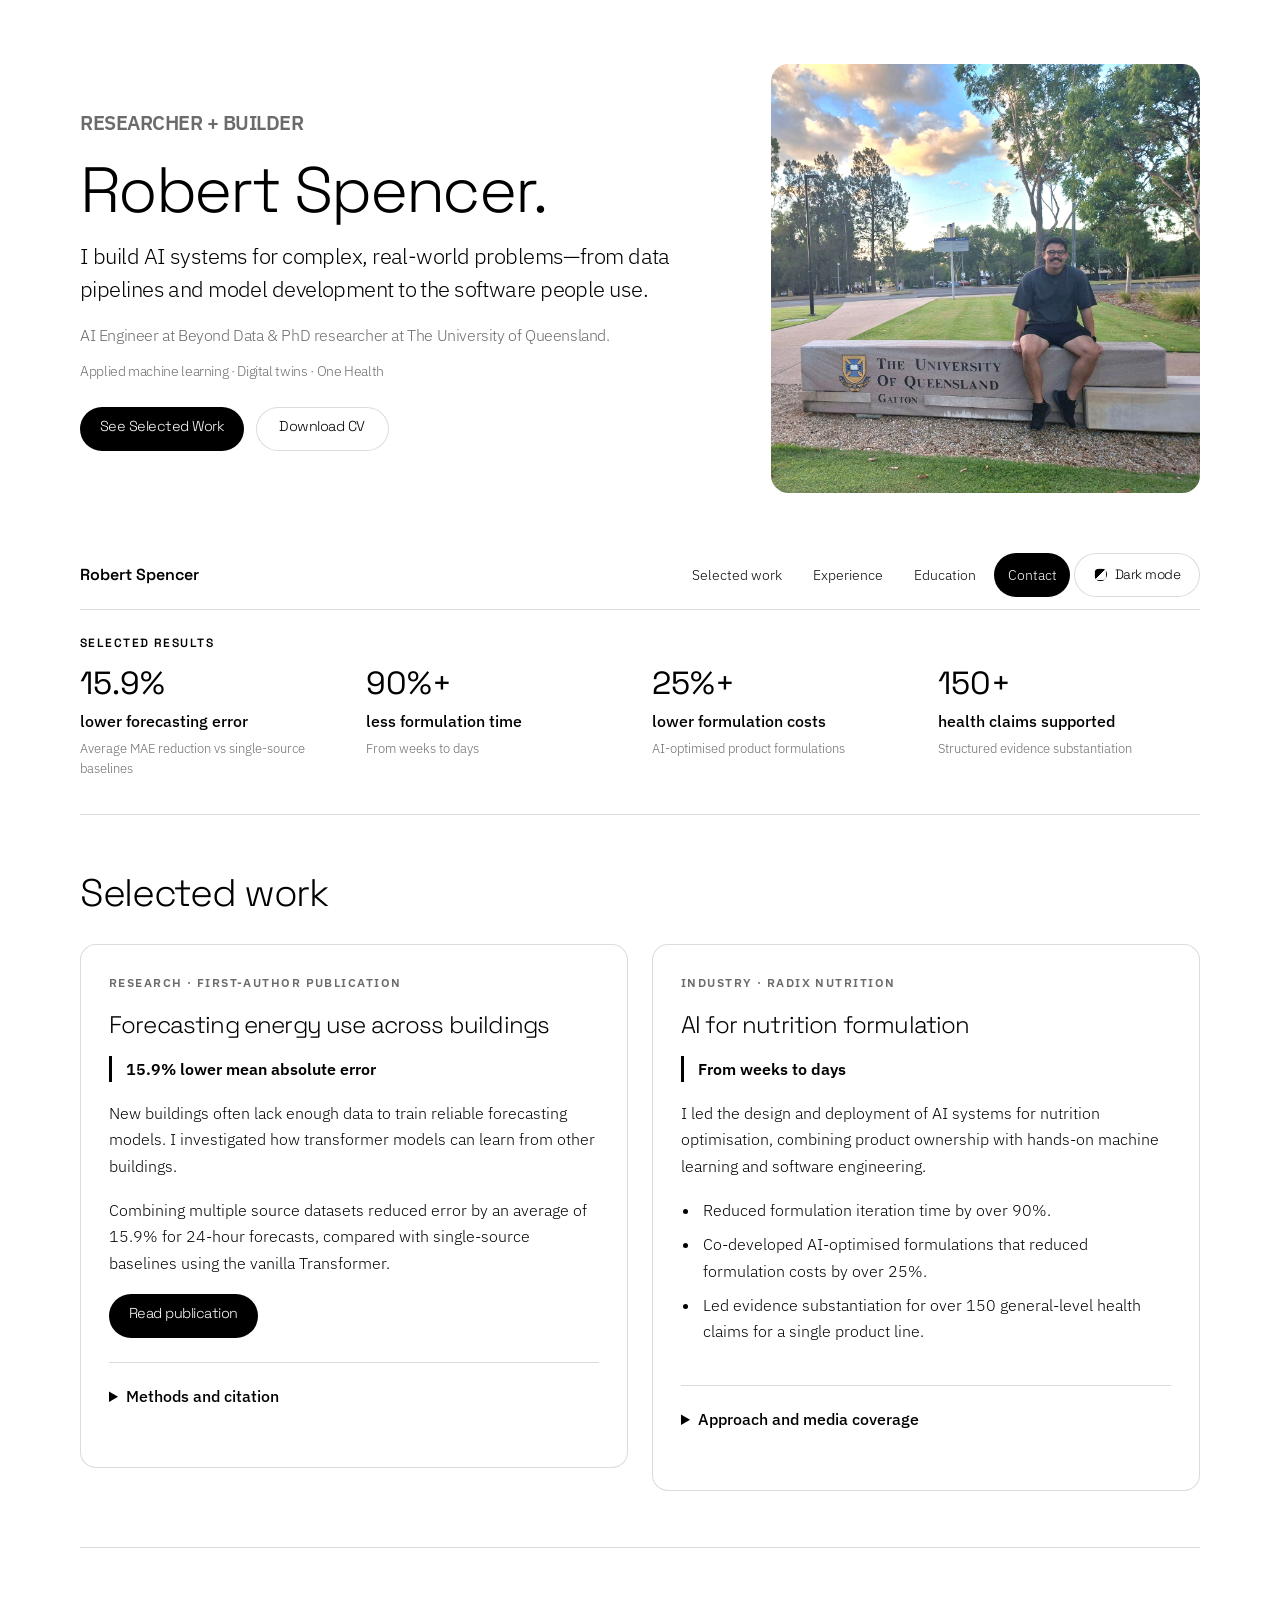
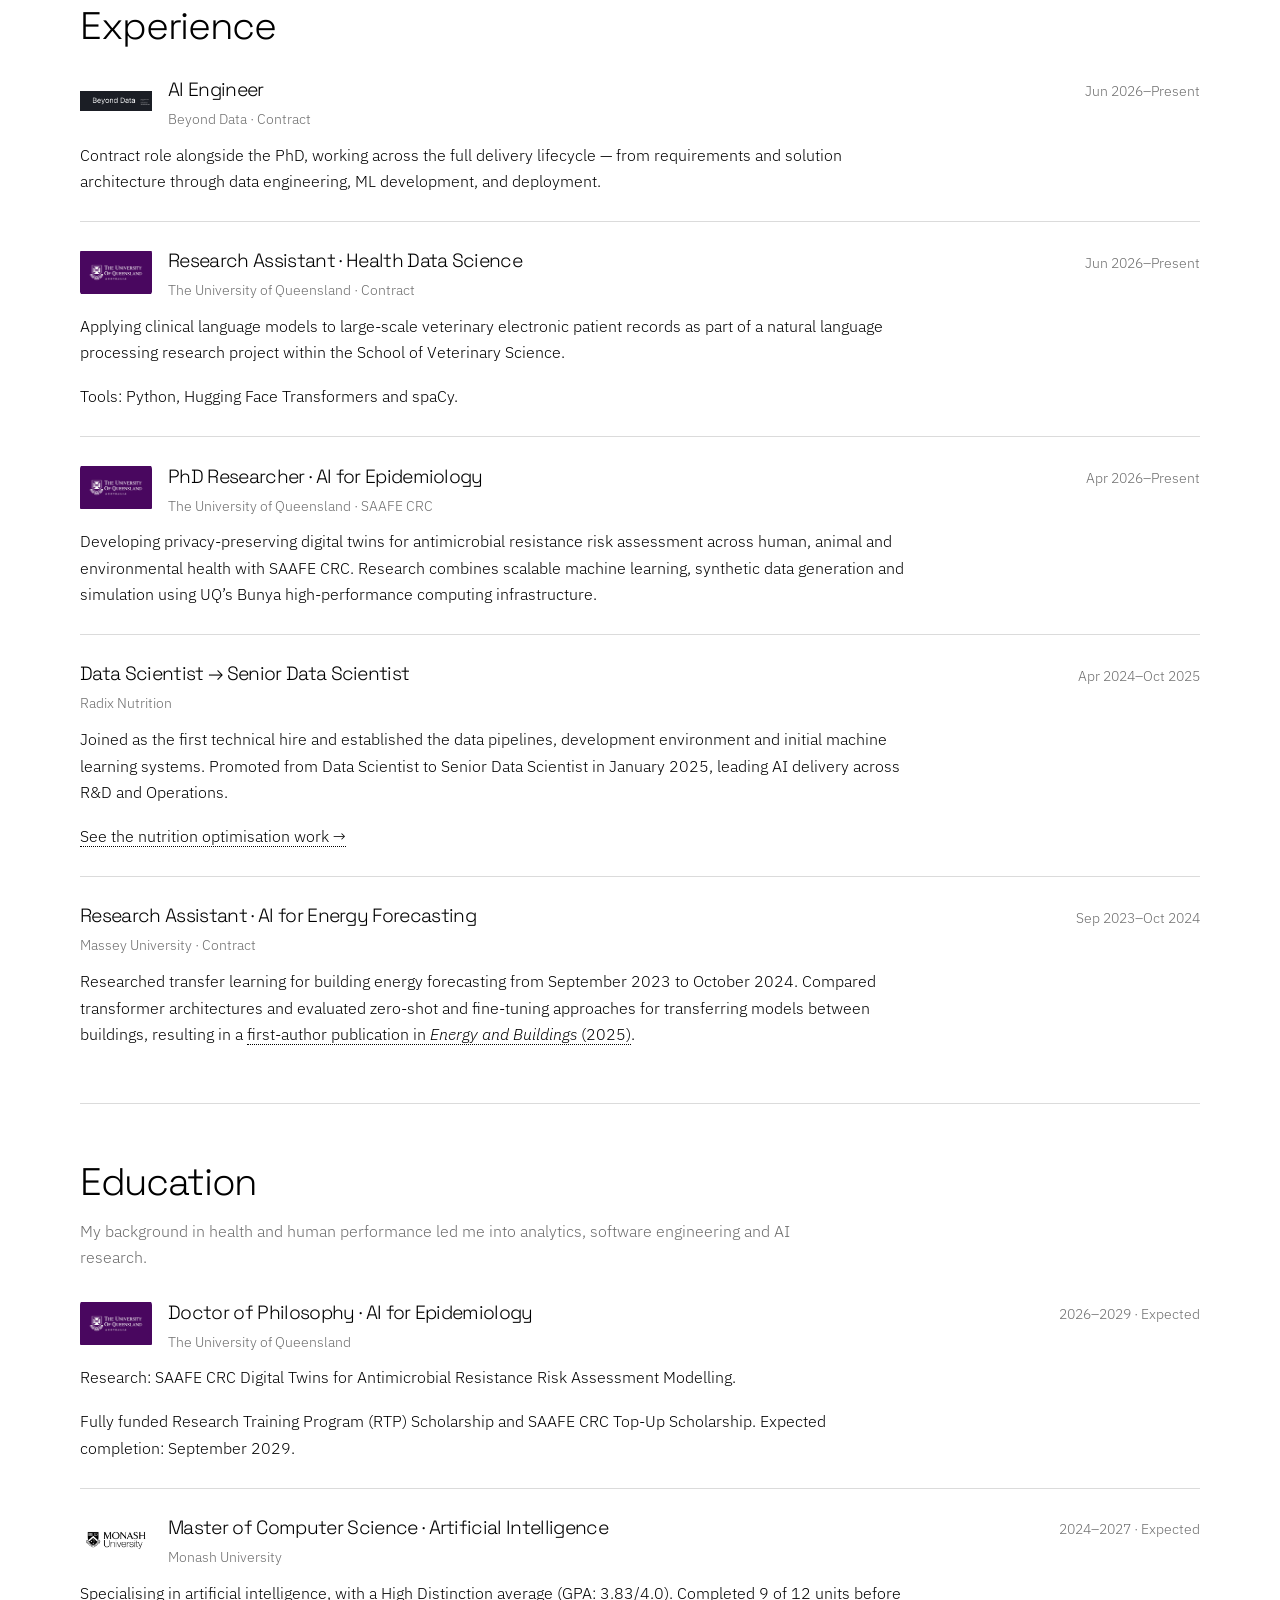
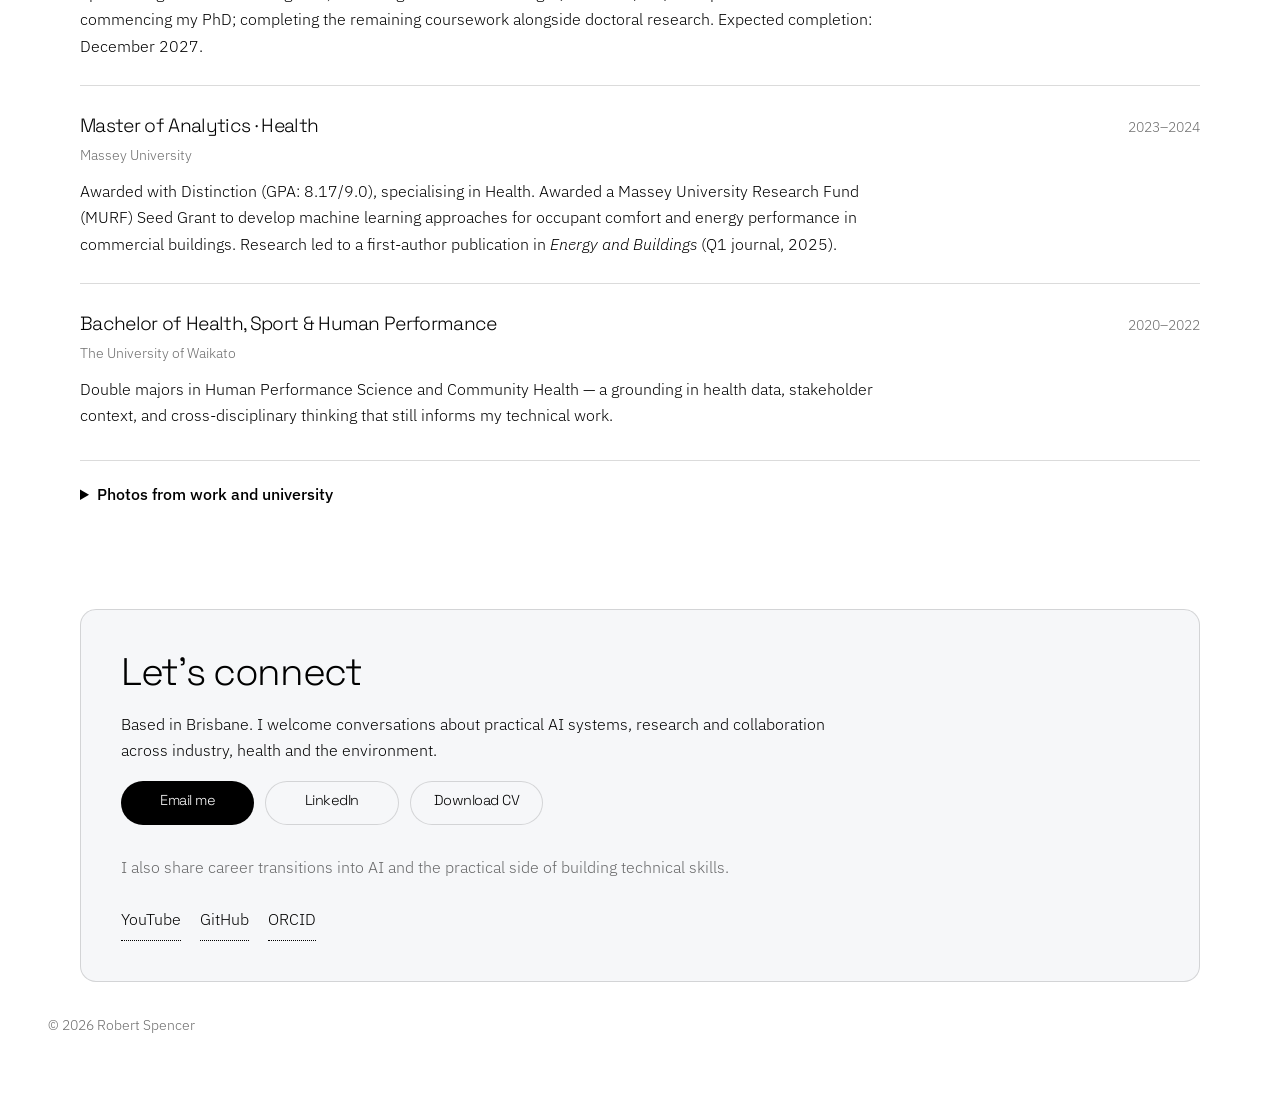
==== commit 266f6a17: "Simplify portfolio layout and improve mobile navigation" ====
--- a/index.html
+++ b/index.html
@@ -80,18 +80,18 @@
 		<link rel="icon" type="image/svg+xml" href="images/favicon.svg" />
 		<link rel="shortcut icon" href="images/favicon.svg" />
 		<link rel="stylesheet" href="assets/css/main.css" />
-		<link rel="stylesheet" href="assets/css/custom.css" />
+		<link rel="stylesheet" href="assets/css/custom.css?v=20260906-layout2" />
 		<noscript><link rel="stylesheet" href="assets/css/noscript.css" /></noscript>
 	</head>
-	<body class="is-preload">
+	<body class="is-preload"><a class="skip-link" href="#main">Skip to content</a>
 		<div id="wrapper">
 			<header id="header" class="alt">
 				<div class="hero-shell">
-					<div class="hero-copy">
+					<div class="hero-copy"><span id="about" class="anchor-alias"></span><span id="focus" class="anchor-alias"></span>
 						<p class="eyebrow">Researcher + Builder</p>
 						<h1>Robert Spencer.</h1>
 						<p class="hero-lead">I build AI systems for complex, real-world problems—from data pipelines and model development to the software people use.</p>
-						<p class="hero-summary">AI Engineer at Beyond Data and PhD researcher in AI for epidemiology at The University of Queensland. My research with SAAFE CRC focuses on privacy-preserving digital twins for antimicrobial resistance (AMR) risk assessment across One Health.</p>
+						<p class="hero-summary">AI Engineer at Beyond Data &amp; PhD researcher at The University of Queensland.</p><p class="hero-specialisms">Applied machine learning · Digital twins · One Health</p>
 						<ul class="hero-actions">
 							<li><a href="#proof" class="button primary">See Selected Work</a></li>
 							<li><a href="documents/2026-08-17%20Robert%20Spencer_CV.pdf" target="_blank" class="button">Download CV</a></li>
@@ -109,8 +109,8 @@
 				</div>
 			</header>
 
-			<nav id="nav">
-				<div class="nav-shell">
+			<nav id="nav" aria-label="Main navigation">
+				<div class="nav-shell"><span class="nav-name" aria-hidden="true">Robert Spencer</span>
 					<button
 						id="nav-toggle"
 						class="nav-toggle"
@@ -121,14 +121,10 @@
 						Menu
 					</button>
 					<ul id="nav-links" class="nav-links">
-						<li><a href="#about" class="active">Overview</a></li>
-						<li><a href="#focus">Focus</a></li>
-						<li><a href="#proof">Work</a></li>
-						<li><a href="#journey">Journey</a></li>
-						<li><a href="#content">Online</a></li>
-						<li><a href="#contact">Connect</a></li>
-					</ul>
-					<button
+    <li><a href="#proof" class="active">Selected work</a></li>
+    <li><a href="#experience">Experience</a></li>
+    <li><a href="#education">Education</a></li>
+    <li><a href="#contact">Contact</a></li><li class="theme-menu-item"><button
 						id="theme-toggle"
 						class="theme-toggle"
 						type="button"
@@ -136,7 +132,9 @@
 					>
 						<span class="theme-toggle-dot" aria-hidden="true"></span>
 						<span class="theme-toggle-label">Dark mode</span>
-					</button>
+					</button></li>
+</ul>
+
 					<script>
 						(function () {
 							var theme = document.documentElement.getAttribute('data-theme') || 'light';
@@ -156,102 +154,26 @@
 				</div>
 			</nav>
 
-			<div id="main">
-				<section id="about" class="main custom-section section-overview">
-					<div class="section-heading">
-						<p class="eyebrow">Overview</p>
-						<h2>Working at the intersection of research, software, and decision-making</h2>
-					</div>
-					<div class="overview-grid">
-						<div class="overview-copy">
-							<p>My work combines machine learning, software engineering and applied research. At Beyond Data, I deliver end-to-end data and AI solutions, from requirements and architecture through to deployment.</p>
-							<p>Alongside industry work, I develop digital twins for AMR risk assessment and apply clinical language models to veterinary patient records at UQ. My background in health and analytics shapes how I approach problems across industry, health and the environment.</p>
-						</div>
-						<div class="overview-panel">
-							<h3>At a glance</h3>
-							<ul class="fact-list">
-								<li>
-									<span class="fact-label">Now</span>
-									<span class="fact-value">AI Engineer at Beyond Data + PhD at UQ</span>
-								</li>
-								<li>
-									<span class="fact-label">Research</span>
-									<span class="fact-value">Digital twins, One Health, AMR risk</span>
-								</li>
-								<li>
-									<span class="fact-label">Builds</span>
-									<span class="fact-value">ML pipelines, optimisation tools, data products</span>
-								</li>
-								<li>
-									<span class="fact-label">Strength</span>
-									<span class="fact-value">Turning ambiguous problems into shipped systems</span>
-								</li>
-								<li>
-									<span class="fact-label">Location</span>
-									<span class="fact-value">Brisbane, with NZ and Australian experience</span>
-								</li>
-							</ul>
-						</div>
-					</div>
-					<div class="metric-band">
-						<a class="metric-card" href="#proof-building-energy">
-							<strong>15.9%</strong>
-							<span class="metric-card-desc">average reduction in forecast error against single-source baselines</span>
-							<span class="metric-card-cta">See proof</span>
-						</a>
-						<a class="metric-card" href="#proof-nutrition">
-							<strong>90%+</strong>
-							<span class="metric-card-desc">reduction in nutrition formulation iteration time</span>
-							<span class="metric-card-cta">See proof</span>
-						</a>
-						<a class="metric-card" href="#proof-nutrition">
-							<strong>25%+</strong>
-							<span class="metric-card-desc">lower formulation costs through AI-optimised product modelling</span>
-							<span class="metric-card-cta">See proof</span>
-						</a>
-						<a class="metric-card" href="#proof-nutrition">
-							<strong>150+</strong>
-							<span class="metric-card-desc">health claims supported through structured data substantiation</span>
-							<span class="metric-card-cta">See proof</span>
-						</a>
-					</div>
-				</section>
-
-				<section id="focus" class="main custom-section section-focus">
-					<div class="section-heading">
-						<p class="eyebrow">Focus Areas</p>
-						<h2>Three areas where I do my best work</h2>
-					</div>
-					<div class="focus-grid">
-						<article class="focus-card">
-							<p class="card-index">01</p>
-							<h3>Applied machine learning</h3>
-							<p>I develop forecasting, transfer learning and natural language processing approaches, with an emphasis on reliable evaluation and practical use.</p>
-						</article>
-						<article class="focus-card">
-							<p class="card-index">02</p>
-							<h3>Digital twins for complex systems</h3>
-							<p>I develop approaches to model interconnected human, animal and environmental health systems without centralising sensitive records. My research combines machine learning, synthetic data generation and simulation.</p>
-						</article>
-						<article class="focus-card">
-							<p class="card-index">03</p>
-							<h3>Data products for everyday decisions</h3>
-							<p>I build dashboards, internal tools, pipelines and decision-support systems that help teams put data and models to work in their daily workflows.</p>
-						</article>
-					</div>
-				</section>
-
-				<section id="proof" class="main custom-section section-proof">
-					<div class="section-heading">
-						<p class="eyebrow">Selected Work</p>
-						<h2>Work that shows how I think and what I ship</h2>
-					</div>
-					<div class="proof-grid">
-						<article class="proof-card featured-proof" id="proof-building-energy">
-							<p class="proof-type">Research</p>
-							<h3>Transformer transfer learning for building energy forecasting</h3>
-							<p>My first-author paper in <em>Energy and Buildings</em> (Q1 journal, 2025) compared PatchTST, vanilla Transformer and Informer across 16 building datasets. Combining multiple source datasets in a zero-shot setup reduced mean absolute error by an average of 15.9% for 24-hour forecasts, compared with single-source baselines using the vanilla Transformer.</p>
-							<figure class="publication-figure">
+<main id="main" tabindex="-1">
+<section id="results" class="main results-section" aria-labelledby="results-heading">
+    <h2 id="results-heading" class="eyebrow">Selected results</h2>
+    <div class="metric-band">
+        <a class="metric-card" href="#proof-building-energy"><strong>15.9%</strong><span>lower forecasting error</span><small>Average MAE reduction vs single-source baselines</small></a>
+        <a class="metric-card" href="#proof-nutrition"><strong>90%+</strong><span>less formulation time</span><small>From weeks to days</small></a>
+        <a class="metric-card" href="#proof-nutrition"><strong>25%+</strong><span>lower formulation costs</span><small>AI-optimised product formulations</small></a>
+        <a class="metric-card" href="#proof-nutrition"><strong>150+</strong><span>health claims supported</span><small>Structured evidence substantiation</small></a>
+    </div>
+</section><section id="proof" class="main custom-section"><div class="section-heading"><h2>Selected work</h2></div><div class="proof-grid">
+    <article id="proof-building-energy" class="proof-card">
+        <p class="eyebrow">Research · First-author publication</p>
+        <h3>Forecasting energy use across buildings</h3>
+        <p class="project-result">15.9% lower mean absolute error</p>
+        <p>New buildings often lack enough data to train reliable forecasting models. I investigated how transformer models can learn from other buildings.</p>
+        <p>Combining multiple source datasets reduced error by an average of 15.9% for 24-hour forecasts, compared with single-source baselines using the vanilla Transformer.</p>
+        <a href="https://doi.org/10.1016/j.enbuild.2025.115632" target="_blank" rel="noopener noreferrer" class="button primary">Read publication <span class="sr-only">(opens in a new tab)</span></a>
+        <details class="project-details"><summary>Methods and citation</summary>
+            <p>Compared PatchTST, vanilla Transformer and Informer across 16 building datasets from the Building Data Genome Project 2. Evaluated zero-shot and fine-tuning approaches; the 15.9% result uses a multi-source zero-shot setup.</p>
+            <p>Published in <em>Energy and Buildings</em> (Q1 journal, 2025).</p><figure class="publication-figure">
 								<img
 									class="photo-zoomable"
 									src="images/spencer-et-al-2025-energy-buildings-first-page.png"
@@ -263,31 +185,17 @@
 								/>
 								<figcaption>Spencer et al. (2025). Transfer learning on transformers for building energy consumption forecasting—A comparative study. <em>Energy and Buildings</em>, 336, 115632.</figcaption>
 							</figure>
-							<ul class="proof-tags">
-								<li>PatchTST</li>
-								<li>Transfer learning</li>
-								<li>Time series</li>
-								<li>Publication</li>
-							</ul>
-							<a href="https://doi.org/10.1016/j.enbuild.2025.115632" target="_blank" class="button primary">Read Publication</a>
-						</article>
-						<article class="proof-card" id="proof-nutrition">
-							<p class="proof-type">Industry</p>
-							<h3>AI systems for nutrition formulation and substantiation</h3>
-							<p>At Radix Nutrition, I led the design and deployment of AI systems across R&amp;D and Operations, combining product ownership with hands-on machine learning and software engineering.</p>
-							<ul>
-								<li>Built nutrition optimisation systems that reduced formulation iteration time by over 90%, from weeks to days.</li>
-								<li>Co-developed a product range using AI-optimised formulations, reducing formulation costs by over 25%.</li>
-								<li>Led evidence substantiation for over 150 general-level health claims for a single product line using the FSANZ framework.</li>
-								<li>Developed dashboards, user interfaces and automation tools adopted across R&amp;D and Operations.</li>
-							</ul>
-							<p>Formulation modelling integrated major food composition databases, regulatory requirements, and nutrition rating and nutrient profiling systems.</p>
-							<ul class="proof-tags">
-								<li>Optimisation</li>
-								<li>Internal tools</li>
-								<li>Decision support</li>
-							</ul>
-							<ul class="proof-links">
+        </details>
+    </article>
+    <article id="proof-nutrition" class="proof-card">
+        <p class="eyebrow">Industry · Radix Nutrition</p>
+        <h3>AI for nutrition formulation</h3>
+        <p class="project-result">From weeks to days</p>
+        <p>I led the design and deployment of AI systems for nutrition optimisation, combining product ownership with hands-on machine learning and software engineering.</p>
+        <ul class="outcome-list"><li>Reduced formulation iteration time by over 90%.</li><li>Co-developed AI-optimised formulations that reduced formulation costs by over 25%.</li><li>Led evidence substantiation for over 150 general-level health claims for a single product line.</li></ul>
+        <details class="project-details"><summary>Approach and media coverage</summary>
+            <p>Integrated major food composition databases and regulatory requirements, using the FSANZ framework for claims substantiation. Modelled formulations against nutrition rating and nutrient profiling systems.</p>
+            <p>Built dashboards, user interfaces and automation adopted across R&amp;D and Operations.</p><ul class="proof-links">
 								<li>
 									<a href="https://www.rnz.co.nz/national/programmes/ninetonoon/audio/2018996469/waikato-food-tech-company-putting-science-into-breakfast" target="_blank" rel="noopener noreferrer">RNZ (audio, 2025)</a>
 								</li>
@@ -298,255 +206,46 @@
 									<a href="https://www.nutraingredients.com/Article/2025/12/15/nz-firm-develops-software-platform-for-food-nutrition-innovation/" target="_blank" rel="noopener noreferrer">NutraIngredients (2025)</a>
 								</li>
 							</ul>
-						</article>
-					</div>
-				</section>
-
-				<section id="journey" class="main custom-section section-journey">
-					<div class="section-heading">
-						<p class="eyebrow">Journey</p>
-						<h2>A non-linear path that sharpened how I work</h2>
-					</div>
-					<div class="journey-wrap">
-						<div class="journey-intro">
-							<p>
-								I did not begin in computer science. A background in health, sport,
-								and human performance oriented me toward problems with tangible
-								consequences, noisy data, and cross-disciplinary stakeholders.
-							</p>
-							<p>
-								That perspective still shapes my work today. I am most energised when a
-								project needs both technical depth and translation across disciplines.
-							</p>
-						</div>
-						<div class="journey-interleaved-main">
-							<article class="timeline-item">
-								<span class="timeline-year">2026-Present</span>
-								<div>
-									<h3>AI Engineer, Beyond Data</h3>
-									<p>
+        </details>
+    </article>
+</div></section><section id="experience" class="main custom-section"><div class="section-heading"><h2>Experience</h2></div><span id="journey" class="anchor-alias"></span><div class="resume-list"><article class="resume-entry">
+        <div class="entry-heading"><img class="entry-logo" src="images/beyond-data-logo.png" alt="" loading="lazy" /><div><h3>AI Engineer</h3><p class="entry-org">Beyond Data · Contract</p></div><p class="entry-date">Jun 2026–Present</p></div>
+        <div class="entry-body"><p>
 										Contract role alongside the PhD, working across the full delivery
 										lifecycle — from requirements and solution architecture through
 										data engineering, ML development, and deployment.
-									</p>
-								</div>
-							</article>
-							<div class="journey-media-cell">
-								<figure class="journey-figure journey-figure--institution">
-									<div class="journey-logo-frame journey-logo-frame--single">
-										<img
-											src="images/beyond-data-logo.png"
-											alt="Beyond Data — Intelligent Operating Systems"
-											class="journey-logo-img journey-logo-img--uq-wide"
-											loading="lazy"
-											decoding="async"
-										/>
-									</div>
-									<figcaption>Beyond Data — AI Engineer (2026-Present)</figcaption>
-								</figure>
-							</div>
-							<article class="timeline-item">
-								<span class="timeline-year">2026-Present</span>
-								<div>
-									<h3>Research Assistant (Health Data Science), The University of Queensland</h3>
-									<p>Since June 2026, applying clinical language models to large-scale veterinary electronic patient records as part of a natural language processing research project within the School of Veterinary Science.</p>
-									<p>Tools: Python, Hugging Face Transformers and spaCy.</p>
-								</div>
-							</article>
-							<div class="journey-media-cell">
-								<figure class="journey-figure journey-figure--institution">
-									<div class="journey-logo-frame journey-logo-frame--single">
-										<img src="images/uq-news.jpg" alt="The University of Queensland" class="journey-logo-img journey-logo-img--uq-wide" loading="lazy" decoding="async" />
-									</div>
-									<figcaption>School of Veterinary Science — Health Data Science</figcaption>
-								</figure>
-							</div>
-							<article class="timeline-item">
-								<span class="timeline-year">2026-2029</span>
-								<div>
-									<h3>PhD in AI for Epidemiology, The University of Queensland</h3>
-									<p>Developing privacy-preserving digital twins for antimicrobial resistance risk assessment across human, animal and environmental health with SAAFE CRC. Research combines scalable machine learning, synthetic data generation and simulation using UQ’s Bunya high-performance computing infrastructure.</p>
-									<p>Supported by a fully funded Research Training Program (RTP) Scholarship and SAAFE CRC Top-Up Scholarship. April 2026–September 2029 (expected).</p>
-								</div>
-							</article>
-							<div class="journey-media-cell">
-								<figure class="journey-figure journey-figure--institution">
-									<div class="journey-logo-stack" role="group" aria-label="PhD affiliation logos">
-										<div class="journey-logo-frame">
-											<img
-												src="images/uq-news.jpg"
-												alt="The University of Queensland"
-												class="journey-logo-img journey-logo-img--uq-wide"
-												loading="lazy"
-												decoding="async"
-											/>
-										</div>
-										<div class="journey-logo-frame">
-											<img
-												src="images/saafe-crc-logo.jpg"
-												alt="SAAFE CRC — Solving Antimicrobial Resistance in Agribusiness, Food &amp; Environments"
-												class="journey-logo-img journey-logo-img--saafe"
-												loading="lazy"
-												decoding="async"
-											/>
-										</div>
-									</div>
-									<figcaption>PhD — The University of Queensland &amp; SAAFE CRC</figcaption>
-								</figure>
-							</div>
-							<article class="timeline-item">
-								<span class="timeline-year">2024-2025</span>
-								<div>
-									<h3>Radix Nutrition — Data Scientist, then Senior Data Scientist</h3>
-									<p>Joined as the first technical hire (Data Scientist, Apr 2024–Jan 2025), building data infrastructure and internal tools; promoted to Senior Data Scientist (Jan–Oct 2025), owning end-to-end AI and analytics for formulation, substantiation, and decision support.</p>
-								</div>
-							</article>
-							<div class="journey-media-cell">
-								<figure class="journey-figure">
-									<div class="journey-image-frame journey-image-frame--contain">
-										<img
-											src="images/radix-nutrition-2025.jpg"
-											alt="Portrait of Robert Spencer in a Radix Nutrition shirt"
-											class="journey-image photo-zoomable"
-											width="1254"
-											height="1254"
-											loading="lazy"
-											decoding="async"
-										/>
-									</div>
-									<figcaption>Radix Nutrition — Data Scientist, then Senior Data Scientist (Apr 2024–Oct 2025)</figcaption>
-								</figure>
-							</div>
-							<article class="timeline-item">
-								<span class="timeline-year">2024-2027</span>
-								<div>
-									<h3>Master of Computer Science in Artificial Intelligence, Monash University</h3>
-									<p>Specialising in artificial intelligence, with a High Distinction average (GPA: 3.83/4.0). Completed 9 of 12 units before commencing my PhD; completing the remaining coursework alongside doctoral research. Expected completion: December 2027.</p>
-								</div>
-							</article>
-							<div class="journey-media-cell">
-								<figure class="journey-figure journey-figure--institution">
-									<div class="journey-logo-frame journey-logo-frame--single">
-										<img
-											src="images/monash-logo.jpg"
-											alt="Monash University"
-											class="journey-logo-img"
-											loading="lazy"
-											decoding="async"
-										/>
-									</div>
-									<figcaption>Monash University — Master of Computer Science in Artificial Intelligence</figcaption>
-								</figure>
-							</div>
-							<article class="timeline-item">
-								<span class="timeline-year">2023-2024</span>
-								<div>
-									<h3>Research Assistant in AI for Energy Forecasting, Massey University</h3>
-									<p>Researched transfer learning for building energy forecasting from September 2023 to October 2024. Compared transformer architectures and evaluated zero-shot and fine-tuning approaches for transferring models between buildings, resulting in a <a href="#proof-building-energy">first-author publication in <em>Energy and Buildings</em> (2025)</a>.</p>
-								</div>
-							</article>
-							<div class="journey-media-cell">
-								<figure class="journey-figure">
-									<div class="journey-image-frame">
-										<img
-											src="images/2025-02-21-massey-manalyt-supervisors.jpg"
-											alt="Group photo: Dr Mikael Boulic, Dr Hennie van Heerden, Robert Spencer, Dr Surangika Ranathunga, and A/Prof Teo Susnjak outside the School of Built Environment Laboratories at Massey University"
-											class="journey-image photo-zoomable"
-											loading="lazy"
-											decoding="async"
-										/>
-									</div>
-									<figcaption>Massey research team — Dr Mikael Boulic, Dr Hennie van Heerden, Robert Spencer, Dr Surangika Ranathunga, A/Prof Teo Susnjak (left to right) — Master of Analytics in Health, School of Built Environment Laboratories, Massey University, February 2025</figcaption>
-								</figure>
-							</div>
-							<article class="timeline-item">
-								<span class="timeline-year">2023-2024</span>
-								<div>
-									<h3>Master of Analytics in Health, Massey University</h3>
-									<p>Awarded with Distinction (GPA: 8.17/9.0), specialising in Health. Awarded a Massey University Research Fund (MURF) Seed Grant to develop machine learning approaches for occupant comfort and energy performance in commercial buildings. Research led to a first-author publication in <em>Energy and Buildings</em> (Q1 journal, 2025).</p>
-								</div>
-							</article>
-							<div class="journey-media-cell">
-								<figure class="journey-figure">
-									<div class="journey-image-frame">
-										<img
-											src="images/2024-massey-graduation.jpeg"
-											alt="Robert Spencer at Massey University graduation"
-											class="journey-image photo-zoomable"
-										/>
-									</div>
-									<figcaption>Master of Analytics in Health — Massey University, 2024</figcaption>
-								</figure>
-							</div>
-							<article class="timeline-item">
-								<span class="timeline-year">2020-2022</span>
-								<div>
-									<h3>Bachelor of Health, Sport &amp; Human Performance, The University of Waikato</h3>
-									<p>Double majors in Human Performance Science and Community Health — a grounding in health data, stakeholder context, and cross-disciplinary thinking that still informs my technical work.</p>
-								</div>
-							</article>
-							<div class="journey-media-cell">
-								<figure class="journey-figure">
-									<div class="journey-image-frame">
-										<img
-											src="images/2023-waikato-graduation.jpeg"
-											alt="Robert Spencer at The University of Waikato graduation"
-											class="journey-image photo-zoomable"
-										/>
-									</div>
-									<figcaption>Bachelor of Health, Sport &amp; Human Performance — double majors in Human Performance Science and Community Health — The University of Waikato, 2022</figcaption>
-								</figure>
-							</div>
-						</div>
-					</div>
-				</section>
-
-				<section id="content" class="main custom-section section-content">
-					<div class="section-heading">
-						<p class="eyebrow">Online Presence</p>
-						<h2>I share the process as well as the outcomes</h2>
-					</div>
-					<div class="content-grid">
-						<div class="content-copy">
-							<p>
-								On YouTube and online, I talk about career transitions into AI, the
-								tools and models I use day to day, and the practical side of building
-								technical capability over time.
-							</p>
-							<p>
-								The throughline matches my research and engineering work:
-								curiosity, usefulness, and making technical ideas accessible.
-							</p>
-						</div>
-						<div class="content-panel">
-							<h3>Where to follow my work</h3>
-							<ul class="link-list">
-								<li><a href="https://www.youtube.com/@robertspencer406" target="_blank">YouTube</a></li>
-								<li><a href="https://github.com/robertjspencer" target="_blank">GitHub</a></li>
-								<li><a href="https://www.linkedin.com/in/rspencer9721/" target="_blank">LinkedIn</a></li>
-								<li><a href="https://orcid.org/0009-0005-2321-6212" target="_blank">ORCID</a></li>
-							</ul>
-						</div>
-					</div>
-				</section>
-
-				<section id="contact" class="main custom-section section-contact">
-					<div class="section-heading center">
-						<p class="eyebrow">Connect</p>
-						<h2>Interested in research, collaboration, or applied AI work?</h2>
-						<p>
-							I'm always happy to connect with people working in artificial intelligence,
-							health, complex systems, sustainability, and thoughtful technical
-							communication.
-						</p>
-					</div>
-					<div class="contact-actions">
-						<a href="mailto:rspencer9721@gmail.com" class="button primary">Email Me</a>
-						<a href="documents/2026-08-17%20Robert%20Spencer_CV.pdf" target="_blank" class="button">Download CV</a>
-						<a href="https://www.linkedin.com/in/rspencer9721/" target="_blank" class="button">LinkedIn</a>
-					</div>
-				</section>
-			</div>
+									</p></div>
+    </article><article class="resume-entry">
+        <div class="entry-heading"><img class="entry-logo" src="images/uq-news.jpg" alt="" loading="lazy" /><div><h3>Research Assistant · Health Data Science</h3><p class="entry-org">The University of Queensland · Contract</p></div><p class="entry-date">Jun 2026–Present</p></div>
+        <div class="entry-body"><p>Applying clinical language models to large-scale veterinary electronic patient records as part of a natural language processing research project within the School of Veterinary Science.</p>
+<p>Tools: Python, Hugging Face Transformers and spaCy.</p></div>
+    </article><article class="resume-entry">
+        <div class="entry-heading"><img class="entry-logo" src="images/uq-news.jpg" alt="" loading="lazy" /><div><h3>PhD Researcher · AI for Epidemiology</h3><p class="entry-org">The University of Queensland · SAAFE CRC</p></div><p class="entry-date">Apr 2026–Present</p></div>
+        <div class="entry-body"><p>Developing privacy-preserving digital twins for antimicrobial resistance risk assessment across human, animal and environmental health with SAAFE CRC. Research combines scalable machine learning, synthetic data generation and simulation using UQ’s Bunya high-performance computing infrastructure.</p></div>
+    </article><article class="resume-entry">
+        <div class="entry-heading"><div><h3>Data Scientist → Senior Data Scientist</h3><p class="entry-org">Radix Nutrition</p></div><p class="entry-date">Apr 2024–Oct 2025</p></div>
+        <div class="entry-body"><p>Joined as the first technical hire and established the data pipelines, development environment and initial machine learning systems. Promoted from Data Scientist to Senior Data Scientist in January 2025, leading AI delivery across R&amp;D and Operations.</p><p><a href="#proof-nutrition">See the nutrition optimisation work →</a></p></div>
+    </article><article class="resume-entry">
+        <div class="entry-heading"><div><h3>Research Assistant · AI for Energy Forecasting</h3><p class="entry-org">Massey University · Contract</p></div><p class="entry-date">Sep 2023–Oct 2024</p></div>
+        <div class="entry-body"><p>Researched transfer learning for building energy forecasting from September 2023 to October 2024. Compared transformer architectures and evaluated zero-shot and fine-tuning approaches for transferring models between buildings, resulting in a <a href="#proof-building-energy">first-author publication in <em>Energy and Buildings</em> (2025)</a>.</p></div>
+    </article></div></section><section id="education" class="main custom-section"><div class="section-heading"><h2>Education</h2><p>My background in health and human performance led me into analytics, software engineering and AI research.</p></div><div class="resume-list"><article class="resume-entry">
+        <div class="entry-heading"><img class="entry-logo" src="images/uq-news.jpg" alt="" loading="lazy" /><div><h3>Doctor of Philosophy · AI for Epidemiology</h3><p class="entry-org">The University of Queensland</p></div><p class="entry-date">2026–2029 · Expected</p></div>
+        <div class="entry-body"><p>Research: SAAFE CRC Digital Twins for Antimicrobial Resistance Risk Assessment Modelling.</p><p>Fully funded Research Training Program (RTP) Scholarship and SAAFE CRC Top-Up Scholarship. Expected completion: September 2029.</p></div>
+    </article><article class="resume-entry">
+        <div class="entry-heading"><img class="entry-logo" src="images/monash-logo.jpg" alt="" loading="lazy" /><div><h3>Master of Computer Science · Artificial Intelligence</h3><p class="entry-org">Monash University</p></div><p class="entry-date">2024–2027 · Expected</p></div>
+        <div class="entry-body"><p>Specialising in artificial intelligence, with a High Distinction average (GPA: 3.83/4.0). Completed 9 of 12 units before commencing my PhD; completing the remaining coursework alongside doctoral research. Expected completion: December 2027.</p></div>
+    </article><article class="resume-entry">
+        <div class="entry-heading"><div><h3>Master of Analytics · Health</h3><p class="entry-org">Massey University</p></div><p class="entry-date">2023–2024</p></div>
+        <div class="entry-body"><p>Awarded with Distinction (GPA: 8.17/9.0), specialising in Health. Awarded a Massey University Research Fund (MURF) Seed Grant to develop machine learning approaches for occupant comfort and energy performance in commercial buildings. Research led to a first-author publication in <em>Energy and Buildings</em> (Q1 journal, 2025).</p></div>
+    </article><article class="resume-entry">
+        <div class="entry-heading"><div><h3>Bachelor of Health, Sport &amp; Human Performance</h3><p class="entry-org">The University of Waikato</p></div><p class="entry-date">2020–2022</p></div>
+        <div class="entry-body"><p>Double majors in Human Performance Science and Community Health — a grounding in health data, stakeholder context, and cross-disciplinary thinking that still informs my technical work.</p></div>
+    </article></div><details class="photo-gallery"><summary>Photos from work and university</summary><div class="gallery-grid"><figure><img src="images/radix-nutrition-2025.jpg" alt="Robert Spencer at Radix Nutrition" class="photo-zoomable" loading="lazy" /><figcaption>Radix Nutrition, 2025</figcaption></figure><figure><img src="images/2025-02-21-massey-manalyt-supervisors.jpg" alt="Robert Spencer with the Massey research team" class="photo-zoomable" loading="lazy" /><figcaption>Massey research team, 2025</figcaption></figure><figure><img src="images/2024-massey-graduation.jpeg" alt="Robert Spencer at Massey graduation" class="photo-zoomable" loading="lazy" /><figcaption>Master of Analytics graduation</figcaption></figure><figure><img src="images/2023-waikato-graduation.jpeg" alt="Robert Spencer at Waikato graduation" class="photo-zoomable" loading="lazy" /><figcaption>University of Waikato graduation</figcaption></figure></div></details></section><section id="contact" class="main custom-section"><div class="section-heading"><h2>Let’s connect</h2></div><span id="content" class="anchor-alias"></span>
+    <p>Based in Brisbane. I welcome conversations about practical AI systems, research and collaboration across industry, health and the environment.</p>
+    <div class="contact-actions"><a href="mailto:rspencer9721@gmail.com" class="button primary">Email me</a><a href="https://www.linkedin.com/in/rspencer9721/" target="_blank" rel="noopener noreferrer" class="button">LinkedIn</a><a href="documents/2026-08-17%20Robert%20Spencer_CV.pdf" target="_blank" class="button">Download CV</a></div>
+    <p class="follow-note">I also share career transitions into AI and the practical side of building technical skills.</p>
+    <ul class="link-list"><li><a href="https://www.youtube.com/@robertspencer406" target="_blank" rel="noopener noreferrer">YouTube</a></li><li><a href="https://github.com/robertjspencer" target="_blank" rel="noopener noreferrer">GitHub</a></li><li><a href="https://orcid.org/0009-0005-2321-6212" target="_blank" rel="noopener noreferrer">ORCID</a></li></ul></section>
+</main>
 
 			<footer id="footer">
 				<p class="copyright">&copy; 2026 Robert Spencer</p>
--- a/assets/css/custom.css
+++ b/assets/css/custom.css
@@ -82,1267 +82,148 @@
 	--shadow-md: 0 14px 32px rgba(0, 0, 0, 0.24);
 }
 
-body {
-	background:
-		radial-gradient(circle at top left, var(--bg-glow), transparent 32%),
-		var(--bg-page);
-	background-attachment: fixed;
-	color: var(--text-body);
-	font-family: 'IBM Plex Sans', sans-serif;
-	transition: background-color 0.25s ease, color 0.25s ease;
-}
-
-body,
-input,
-select,
-textarea {
-	font-family: 'IBM Plex Sans', sans-serif;
-	color: var(--text-body);
-}
-
-@media screen and (min-width: 981px) {
-	html {
-		font-size: 90%;
-	}
-
-	body,
-	input,
-	select,
-	textarea {
-		font-size: 12.6pt;
-	}
-
-	#wrapper {
-		width: min(1062px, calc(100% - 3rem));
-	}
-}
-
-@media screen and (min-width: 1681px) {
-	body,
-	input,
-	select,
-	textarea {
-		font-size: 15.3pt;
-	}
-}
-
-@media screen and (min-width: 981px) and (max-width: 1280px) {
-	body,
-	input,
-	select,
-	textarea {
-		font-size: 10.8pt;
-	}
-}
-
-a:hover,
-strong,
-b,
-h1,
-h2,
-h3,
-h4,
-h5,
-h6 {
-	color: var(--text-strong);
-}
-
-h1,
-h2,
-h3,
-h4,
-h5,
-h6,
-#nav ul li a,
-.nav-toggle,
-.button {
-	font-family: 'Space Grotesk', sans-serif;
-	letter-spacing: -0.04em;
-}
-
-#wrapper {
-	width: min(1180px, calc(100% - 3rem));
-}
-
-#header.alt {
-	padding: 6.5em 0 3.5em 0;
-}
-
-.hero-shell {
-	display: grid;
-	grid-template-columns: minmax(0, 1.35fr) minmax(340px, 0.9fr);
-	gap: 3rem;
-	align-items: center;
-	padding: 0 1rem;
-}
-
-.hero-copy {
-	max-width: 42rem;
-	text-align: left;
-}
-
-.eyebrow {
-	margin-bottom: 1rem;
-	color: var(--text-strong);
-	font-size: 0.82rem;
-	font-weight: 600;
-	letter-spacing: 0.16em;
-	text-transform: uppercase;
-}
-
-#header h1 {
-	margin-bottom: 0.5rem;
-	font-size: clamp(3.5rem, 7vw, 5.8rem);
-	line-height: 0.95;
-	letter-spacing: -0.06em;
-}
-
-.hero-lead {
-	max-width: 42rem;
-	margin-bottom: 1rem;
-	color: var(--text-strong);
-	font-size: clamp(1.28rem, 1.8vw, 1.65rem);
-	line-height: 1.32;
-}
-
-.hero-summary {
-	max-width: 42rem;
-	margin-bottom: 2rem;
-	color: var(--text-muted);
-	font-size: 1.02rem;
-}
-
-.hero-actions,
-.hero-signals,
-.proof-tags,
-.proof-links,
-.link-list,
-.contact-actions {
-	list-style: none;
-	padding-left: 0;
-}
-
-.hero-actions {
-	display: flex;
-	flex-wrap: wrap;
-	justify-content: center;
-	gap: 0.9rem;
-	margin: 0 0 1.75rem 0;
-}
-
-.hero-actions li {
-	margin: 0;
-}
-
-.hero-signals {
-	display: flex;
-	flex-wrap: wrap;
-	justify-content: center;
-	gap: 0.75rem;
-	margin: 0;
-}
-
-.hero-signals li {
-	padding: 0.72rem 0.95rem;
-	border: 1px solid var(--border-strong);
-	border-radius: 999px;
-	background: var(--surface);
-	color: var(--text-body);
-	font-size: 0.92rem;
-	text-align: center;
-}
-
-.hero-visual {
-	display: grid;
-	gap: 1rem;
-}
-
-.hero-portrait {
-	position: relative;
-	overflow: hidden;
-	border: 1px solid var(--border-strong);
-	border-radius: 1.25rem;
-	background: var(--surface);
-	box-shadow: var(--shadow-lg);
-}
-
-.hero-portrait img {
-	display: block;
-	width: 100%;
-	/* Taller than 4:3 so less vertical crop; bottom anchor keeps feet in frame */
-	aspect-ratio: 1 / 1;
-	object-fit: cover;
-	object-position: 75% bottom;
-}
-
-.hero-note {
-	padding: 1.15rem 1.2rem;
-	border: 1px solid var(--border-strong);
-	border-radius: 1.25rem;
-	background: var(--surface);
-}
-
-.hero-note .label {
-	margin-bottom: 0.55rem;
-	color: var(--text-strong);
-	font-size: 0.78rem;
-	font-weight: 600;
-	letter-spacing: 0.16em;
-	text-transform: uppercase;
-}
-
-#nav {
-	left: calc(50% - 50vw);
-	right: calc(50% - 50vw);
-	width: auto;
-	max-width: none;
-	background: var(--nav-bg);
-	backdrop-filter: blur(14px);
-	border-bottom: 1px solid var(--nav-border);
-	box-shadow: 0 12px 36px rgba(0, 0, 0, 0.05);
-	color: var(--text-body);
-}
-
-.nav-shell {
-	display: flex;
-	flex-wrap: wrap;
-	align-items: center;
-	justify-content: center;
-	gap: 0.85rem;
-}
-
-#nav .nav-links {
-	display: flex;
-	flex: 0 1 auto;
-	flex-wrap: wrap;
-	align-items: center;
-	justify-content: center;
-	gap: 0.35rem;
-	min-width: min(100%, 34rem);
-}
-
-#nav .nav-links li {
-	margin: 0;
-}
-
-#nav input,
-#nav select,
-#nav textarea,
-#nav a:hover,
-#nav strong,
-#nav b,
-#nav h1,
-#nav h2,
-#nav h3,
-#nav h4,
-#nav h5,
-#nav h6 {
-	color: var(--text-body);
-}
-
-#nav.alt {
-	background: var(--nav-bg);
-}
-
-#nav ul li a {
-	color: var(--text-body);
-	padding: 0 1rem;
-	white-space: nowrap;
-}
-
-#nav ul li a:hover {
-	color: var(--text-strong);
-	background-color: var(--nav-hover);
-}
-
-#nav ul li a.active {
-	background: var(--nav-active-bg);
-	color: var(--nav-active-text) !important;
-}
-
-.nav-toggle {
-	display: none;
-	align-items: center;
-	justify-content: center;
-	min-height: 2.6rem;
-	padding: 0 1rem;
-	border: 1px solid var(--border-strong);
-	border-radius: 999px;
-	background: var(--surface);
-	color: var(--text-strong) !important;
-	font-size: 0.9rem;
-	font-weight: 600;
-	line-height: 1;
-	cursor: pointer;
-	transition: background-color 0.2s ease, border-color 0.2s ease, color 0.2s ease;
-}
-
-.nav-toggle:hover {
-	background: var(--button-secondary-hover);
-}
-
-.nav-toggle:focus-visible {
-	outline: 2px solid var(--text-strong);
-	outline-offset: 3px;
-}
-
-.theme-toggle {
-	display: inline-flex;
-	align-items: center;
-	justify-content: center;
-	gap: 0.55rem;
-	min-height: 2.6rem;
-	padding: 0 1rem;
-	border: 1px solid var(--border-strong);
-	border-radius: 999px;
-	background: var(--surface);
-	color: var(--text-strong) !important;
-	font-family: 'Space Grotesk', sans-serif;
-	font-size: 0.9rem;
-	font-weight: 600;
-	line-height: 1;
-	cursor: pointer;
-	transition: background-color 0.2s ease, border-color 0.2s ease, color 0.2s ease,
-		transform 0.2s ease;
-}
-
-.theme-toggle:hover {
-	background: var(--button-secondary-hover);
-}
-
-.theme-toggle:focus-visible {
-	outline: 2px solid var(--text-strong);
-	outline-offset: 3px;
-}
-
-.theme-toggle-dot {
-	width: 0.8rem;
-	height: 0.8rem;
-	border-radius: 50%;
-	background: linear-gradient(135deg, var(--text-strong) 0%, var(--surface) 100%);
-	box-shadow: inset 0 0 0 1px var(--button-secondary-border);
-}
-
-#main {
-	overflow: hidden;
-	border-radius: 1.6rem;
-	box-shadow: var(--shadow-lg);
-	background-color: var(--surface);
-	background-image: none;
-	color: var(--text-body);
-}
-
-#main input,
-#main select,
-#main textarea,
-#main a:hover,
-#main strong,
-#main b {
-	color: var(--text-body);
-}
-
-#main h1,
-#main h2,
-#main h3,
-#main h4,
-#main h5,
-#main h6 {
-	color: var(--text-strong);
-}
-
-#main > .main {
-	position: relative;
-	padding: 5.4rem 5rem;
-	border-top-color: var(--border-subtle);
-}
-
-#main > .main + .main {
-	border-top: 1px solid var(--border-soft);
-}
-
-#main > .main + .main:before {
-	content: '';
-	position: absolute;
-	top: 0;
-	left: 5rem;
-	width: 6rem;
-	height: 3px;
-	background: var(--accent-deep);
-}
-
-#main > .main:nth-child(odd) {
-	background: var(--surface);
-}
-
-#main > .main:nth-child(even) {
-	background: var(--surface-strong);
-}
-
-.custom-section {
-	color: var(--text-body);
-}
-
-.section-heading {
-	max-width: 48rem;
-	margin-bottom: 2.6rem;
-}
-
-.section-heading.center {
-	margin-left: auto;
-	margin-right: auto;
-	text-align: center;
-}
-
-.section-heading h2 {
-	color: var(--text-strong);
-	font-size: clamp(2rem, 4vw, 3.35rem);
-	line-height: 1.02;
-}
-
-.section-heading p:last-child {
-	margin-bottom: 0;
-}
-
-.overview-grid,
-.content-grid {
-	display: grid;
-	grid-template-columns: minmax(0, 1.3fr) minmax(280px, 0.9fr);
-	gap: 2rem;
-}
-
-.journey-wrap {
-	max-width: 100%;
-}
-
-.journey-intro {
-	margin-bottom: 2rem;
-}
-
-.overview-copy p:last-child,
-.content-copy p:last-child,
-.journey-intro p:last-child {
-	margin-bottom: 0;
-}
-
-.overview-panel,
-.content-panel,
-.proof-card,
-.focus-card {
-	border: 1px solid var(--border-strong);
-	border-radius: 1.5rem;
-	background: var(--surface);
-	box-shadow: var(--shadow-md);
-}
-
-.overview-panel,
-.content-panel {
-	padding: 1.6rem;
-}
-
-.fact-list li {
-	display: grid;
-	gap: 0.35rem;
-	padding: 1rem 0;
-	border-top: 1px solid var(--border-subtle);
-}
-
-.fact-list li:first-child {
-	padding-top: 0.2rem;
-	border-top: 0;
-}
-
-.fact-label {
-	color: var(--text-muted);
-	font-size: 0.84rem;
-	font-weight: 600;
-	letter-spacing: 0.08em;
-	text-transform: uppercase;
-}
-
-.fact-value {
-	color: var(--text-strong);
-	font-size: 1rem;
-}
-
-.metric-band {
-	display: grid;
-	grid-template-columns: repeat(4, minmax(0, 1fr));
-	gap: 1rem;
-	margin-top: 2.2rem;
-}
-
-/* Four metric cards: 2x2 on mid-width screens instead of a 3+1 orphan row */
-@media screen and (min-width: 981px) and (max-width: 1280px) {
-	.metric-band {
-		grid-template-columns: repeat(2, minmax(0, 1fr));
-	}
-}
-
-.metric-band .metric-card {
-	display: flex;
-	flex-direction: column;
-	align-items: flex-start;
-	padding: 1.3rem 1.4rem;
-	border-radius: 1.35rem;
-	border: 1px solid var(--border-strong);
-	background: var(--surface);
-	box-shadow: var(--shadow-md);
-	text-decoration: none;
-	color: inherit;
-	cursor: pointer;
-	transition: box-shadow 0.2s ease, border-color 0.2s ease, transform 0.2s ease;
-}
-
-.metric-band .metric-card:hover {
-	box-shadow: 0 14px 40px rgba(0, 0, 0, 0.12);
-	transform: translateY(-2px);
-	border-color: var(--text-strong);
-}
-
-.metric-band .metric-card:focus-visible {
-	outline: 2px solid var(--text-strong);
-	outline-offset: 3px;
-}
-
-#proof-building-energy,
-#proof-nutrition {
-	scroll-margin-top: 5.5rem;
-}
-
-.metric-band strong {
-	display: block;
-	margin-bottom: 0.45rem;
-	color: var(--text-strong);
-	font-family: 'Space Grotesk', sans-serif;
-	font-size: 2rem;
-	line-height: 1;
-}
-
-.metric-band .metric-card-desc {
-	color: var(--text-muted);
-	flex: 1 1 auto;
-}
-
-.metric-band .metric-card-cta {
-	margin-top: 1rem;
-	padding-top: 0.85rem;
-	border-top: 1px solid var(--border-soft);
-	width: 100%;
-	font-size: 0.72rem;
-	font-weight: 600;
-	letter-spacing: 0.14em;
-	text-transform: uppercase;
-	color: var(--text-strong);
-	display: inline-flex;
-	align-items: center;
-	justify-content: space-between;
-	gap: 0.5rem;
-}
-
-.metric-band .metric-card-cta::after {
-	content: '→';
-	font-size: 1.05rem;
-	line-height: 1;
-	transition: transform 0.2s ease;
-}
-
-.metric-band .metric-card:hover .metric-card-cta::after {
-	transform: translateX(4px);
-}
-
-.focus-grid {
-	display: grid;
-	grid-template-columns: repeat(3, minmax(0, 1fr));
-	gap: 1.2rem;
-}
-
-.proof-grid {
-	display: grid;
-	grid-template-columns: repeat(2, minmax(0, 1fr));
-	gap: 1.2rem;
-}
-
-.focus-card,
-.proof-card {
-	padding: 1.6rem;
-	min-width: 0;
-}
-
-.card-index,
-.proof-type {
-	margin-bottom: 0.85rem;
-	color: var(--accent-deep);
-	font-size: 0.82rem;
-	font-weight: 600;
-	letter-spacing: 0.12em;
-	text-transform: uppercase;
-}
-
-.focus-card h3,
-.proof-card h3,
-.overview-panel h3,
-.content-panel h3 {
-	color: var(--text-strong);
-	font-size: 1.35rem;
-	line-height: 1.05;
-}
-
-.featured-proof {
-	background: var(--surface);
-}
-
-.publication-figure {
-	margin: 1.25rem 0 0;
-	max-width: 100%;
-	min-width: 0;
-}
-
-.publication-figure img {
-	display: block;
-	width: 100%;
-	max-width: 100%;
-	height: auto;
-	border: 1px solid var(--border-soft);
-	border-radius: 0.85rem;
-	box-shadow: var(--shadow-md);
-}
-
-.publication-figure figcaption {
-	margin-top: 0.55rem;
-	font-size: 0.84rem;
-	line-height: 1.35;
-	color: var(--text-muted);
-	text-align: center;
-}
-
-.proof-tags,
-.proof-links,
-.link-list {
-	display: flex;
-	flex-wrap: wrap;
-	gap: 0.65rem;
-	margin: 1.2rem 0 0 0;
-}
-
-.proof-tags li {
-	padding: 0.45rem 0.7rem;
-	border-radius: 999px;
-	border: 1px solid var(--border-soft);
-	background: var(--surface);
-	color: var(--text-strong);
-	font-size: 0.86rem;
-	font-weight: 500;
-}
-
-.proof-card .button {
-	margin-top: 1.35rem;
-}
-
-.proof-links a,
-.link-list a {
-	display: inline-block;
-	padding-bottom: 0.18rem;
-	border-bottom: 1px solid var(--border-strong);
-	color: var(--text-strong);
-}
-
-.journey-interleaved-main {
-	display: flex;
-	flex-direction: column;
-	gap: 1.4rem;
-}
-
-.journey-interleaved-main .timeline-item {
-	margin-bottom: 0;
-	padding-left: 1.25rem;
-}
-
-.journey-interleaved-main > .timeline-item:last-child {
-	padding-bottom: 0;
-}
-
-.journey-media-cell--empty {
-	display: none;
-}
-
-.journey-media-cell .journey-figure {
-	margin: 0;
-}
-
-.journey-figure {
-	margin: 0;
-}
-
-/* Frame only the photo so long captions do not shrink the image area (Radix vs graduation rows). */
-.journey-media-cell .journey-image-frame {
-	aspect-ratio: 3 / 2;
-	overflow: hidden;
-	border-radius: 1.5rem;
-	box-shadow: var(--shadow-md);
-}
-
-/* Square Radix photo: show full frame (incl. T-shirt logo) — no crop; letterbox sides inside 3:2 */
-.journey-media-cell .journey-image-frame--contain {
-	background: var(--surface-soft);
-}
-
-.journey-image-frame--contain .journey-image {
-	object-fit: contain;
-}
-
-.journey-image {
-	display: block;
-	width: 100%;
-	height: 100%;
-	object-fit: cover;
-	object-position: center;
-}
-
-.journey-figure figcaption {
-	margin-top: 0.55rem;
-	font-size: 0.84rem;
-	line-height: 1.35;
-	color: var(--text-muted);
-	text-align: center;
-}
-
-/* Institution logos — same card width as photos; PhD: UQ + SAAFE side-by-side (both landscape wordmarks) */
-.journey-figure--institution {
-	margin: 0;
-}
-
-.journey-logo-stack {
-	display: flex;
-	flex-direction: row;
-	align-items: center;
-	justify-content: center;
-	gap: 0.75rem;
-	aspect-ratio: 3 / 2;
-	padding: 0.65rem 0.85rem;
-	border-radius: 1.5rem;
-	box-shadow: var(--shadow-md);
-	background: var(--surface-soft);
-	border: 1px solid var(--border-subtle);
-	min-height: 0;
-}
-
-/* Equal columns: UQ (horizontal lockup) and SAAFE are both wide; scale with object-fit: contain */
-.journey-logo-stack .journey-logo-frame {
-	flex: 1 1 0;
-	min-width: 0;
-	min-height: 0;
-	display: flex;
-	align-items: center;
-	justify-content: center;
-}
-
-@media screen and (max-width: 520px) {
-	.journey-logo-stack {
-		flex-direction: column;
-		justify-content: center;
-		gap: 0.45rem;
-		padding: 0.55rem 0.65rem;
-	}
-
-	.journey-logo-stack .journey-logo-frame {
-		flex: 0 1 auto;
-		max-width: 100%;
-		width: 100%;
-	}
-}
-
-.journey-logo-frame--single {
-	aspect-ratio: 3 / 2;
-	display: flex;
-	align-items: center;
-	justify-content: center;
-	padding: 1.1rem 1.25rem;
-	border-radius: 1.5rem;
-	box-shadow: var(--shadow-md);
-	background: var(--surface);
-	border: 1px solid var(--border-subtle);
-}
-
-.journey-logo-img {
-	display: block;
-	max-width: 100%;
-	max-height: 100%;
-	width: auto;
-	height: auto;
-	object-fit: contain;
-	object-position: center;
-}
-
-/* Landscape wordmarks: fill frame width, cap height so both marks stay legible in the 3:2 card */
-.journey-logo-img--uq-wide,
-.journey-logo-img--saafe {
-	width: 100%;
-	height: auto;
-	max-height: 100%;
-	object-fit: contain;
-	object-position: center;
-}
-
-/* Square / stacked UQ mark (uq-logo.png) — portrait content; same contain rules, may letterbox horizontally */
-.journey-logo-img--uq-stacked {
-	width: auto;
-	max-width: 100%;
-	height: auto;
-	max-height: 100%;
-	object-fit: contain;
-	object-position: center;
-}
-
-.timeline {
-	position: relative;
-	padding-left: 1.25rem;
-}
-
-.timeline:before {
-	content: '';
-	position: absolute;
-	top: 0.4rem;
-	bottom: 0.4rem;
-	left: 0.2rem;
-	width: 2px;
-	background: linear-gradient(180deg, var(--timeline-line-start), var(--timeline-line-end));
-}
-
-.timeline-item {
-	position: relative;
-	display: grid;
-	grid-template-columns: minmax(6.5rem, 7.5rem) minmax(0, 1fr);
-	gap: 1rem;
-	margin-bottom: 1.4rem;
-	padding: 0.15rem 0 0.9rem 0;
-}
-
-.timeline-item:before {
-	content: '';
-	position: absolute;
-	top: 0.45rem;
-	left: -1.15rem;
-	width: 0.8rem;
-	height: 0.8rem;
-	border: 2px solid var(--surface);
-	border-radius: 50%;
-	background: var(--accent-deep);
-	box-shadow: 0 0 0 5px var(--timeline-dot-ring);
-}
-
-.timeline-item:last-child {
-	margin-bottom: 0;
-	padding-bottom: 0;
-}
-
-.timeline-year {
-	color: var(--accent-deep);
-	font-family: 'Space Grotesk', sans-serif;
-	font-size: 0.95rem;
-}
-
-.content-panel {
-	background: var(--surface);
-}
-
-.content-panel h3,
-.content-panel a {
-	color: var(--text-strong);
-}
-
-.content-panel .link-list a {
-	border-bottom-color: var(--border-soft);
-}
-
-/* Connect: #main .button / #main h* from main.css beat .section-contact — scope with #main #contact */
-#main #contact.section-contact {
-	background: var(--contact-bg) !important;
-	color: var(--contact-text);
-}
-
-#main #contact.section-contact .eyebrow,
-#main #contact.section-contact .section-heading h2,
-#main #contact.section-contact .section-heading p {
-	color: var(--contact-text) !important;
-}
-
-#main #contact.section-contact .section-heading h2 {
-	background-color: transparent !important;
-}
-
-#main #contact.section-contact header.major h2::after,
-#main #contact.section-contact .section-heading h2::after {
-	display: none !important;
-	content: none !important;
-}
-
-#main #contact.section-contact ::selection {
-	background: var(--contact-selection-bg);
-	color: var(--contact-text);
-}
-
-#main #contact.section-contact .button.primary,
-#main #contact.section-contact .button.primary:hover,
-#main #contact.section-contact .button.primary:active {
-	background-color: var(--contact-primary-bg) !important;
-	background-image: none !important;
-	color: var(--contact-primary-text) !important;
-	box-shadow: none !important;
-}
-
-#main #contact.section-contact .button:not(.primary),
-#main #contact.section-contact .button:not(.primary):hover,
-#main #contact.section-contact .button:not(.primary):active {
-	background-color: transparent !important;
-	box-shadow: inset 0 0 0 2px var(--contact-secondary-border) !important;
-	color: var(--contact-text) !important;
-}
-
-#main #contact.section-contact .button:not(.primary):hover {
-	background-color: var(--contact-secondary-hover) !important;
-}
-
-#main #contact.section-contact .button:not(.primary):active {
-	background-color: var(--contact-secondary-active) !important;
-}
-
-.contact-actions {
-	display: flex;
-	flex-wrap: wrap;
-	justify-content: center;
-	gap: 0.9rem;
-	margin: 0;
-}
-
-.button {
-	border-radius: 999px;
-	padding: 0 1.3rem;
-	box-shadow: none;
-}
-
-.button:not(.primary) {
-	box-shadow: inset 0 0 0 1px var(--button-secondary-border);
-	color: var(--text-strong) !important;
-}
-
-.button:not(.primary):hover {
-	background: var(--button-secondary-hover);
-}
-
-.hero-actions .button:not(.primary) {
-	box-shadow: inset 0 0 0 1px var(--border-strong);
-	color: var(--text-strong) !important;
-	background: var(--surface);
-}
-
-.hero-actions .button:not(.primary):hover {
-	background: var(--button-secondary-hover);
-}
-
-.button.primary {
-	background: var(--button-primary-bg) !important;
-	color: var(--button-primary-text) !important;
-}
-
-#main .button.primary,
-#main .button.primary:hover,
-#main .button.primary:active {
-	background: var(--button-primary-bg) !important;
-	color: var(--button-primary-text) !important;
-}
-
-.button:hover {
-	transform: translateY(-1px);
-}
-
-#footer {
-	padding-bottom: 2rem;
-}
-
-#footer .copyright {
-	color: var(--text-muted);
-}
-
-@media screen and (min-width: 981px) {
-	.journey-interleaved-main {
-		display: grid;
-		grid-auto-flow: row dense;
-		grid-template-columns: minmax(0, 1.15fr) minmax(280px, 1fr);
-		column-gap: 2rem;
-		row-gap: 1.4rem;
-		align-items: start;
-		position: relative;
-	}
-
-	/* Timeline spine aligned with column 2 (matches .timeline line position on other pages) */
-	.journey-interleaved-main::before {
-		content: '';
-		position: absolute;
-		top: 0.4rem;
-		bottom: 0.4rem;
-		left: calc((100% - 2rem) * (1.15 / 2.15) + 2rem + 0.2rem);
-		width: 2px;
-		background: linear-gradient(180deg, var(--timeline-line-start), var(--timeline-line-end));
-		pointer-events: none;
-		z-index: 0;
-	}
-
-	.journey-interleaved-main > .journey-media-cell,
-	.journey-interleaved-main > .timeline-item {
-		position: relative;
-		z-index: 1;
-	}
-
-	.journey-interleaved-main > .journey-media-cell {
-		grid-column: 1;
-	}
-
-	.journey-interleaved-main > .timeline-item {
-		grid-column: 2;
-	}
-
-	.journey-media-cell--empty {
-		display: block;
-	}
-}
-
-@media screen and (max-width: 980px) {
-	#nav {
-		width: auto;
-	}
-
-	.nav-shell {
-		justify-content: center;
-	}
-
-	#nav .nav-links {
-		min-width: 0;
-	}
-
-	.hero-shell,
-	.overview-grid,
-	.content-grid,
-	.focus-grid,
-	.proof-grid,
-	.metric-band {
-		grid-template-columns: 1fr;
-	}
-
-	#header.alt {
-		padding: 4.5rem 0 2.5rem 0;
-	}
-
-	#main > .main {
-		padding: 4rem 3rem;
-	}
-
-	#main > .main + .main:before {
-		left: 3rem;
-	}
-
-	.hero-lead {
-		max-width: none;
-	}
-
-	.timeline-item {
-		grid-template-columns: 1fr;
-		gap: 0.45rem;
-	}
-
-	.journey-interleaved-main {
-		gap: 0;
-	}
-
-	.journey-interleaved-main > .timeline-item:nth-child(2n-1) {
-		padding-bottom: 0.1rem;
-		margin-bottom: 0.15rem;
-	}
-
-	.journey-interleaved-main > .journey-media-cell:not(.journey-media-cell--empty):nth-child(2n) {
-		margin-bottom: 1.65rem;
-	}
-
-	.journey-interleaved-main > .journey-media-cell:not(.journey-media-cell--empty):last-child {
-		margin-bottom: 0;
-	}
-
-	.journey-interleaved-main > .timeline-item:last-child {
-		margin-bottom: 0;
-		padding-bottom: 0;
-	}
-
-	#journey .journey-wrap {
-		padding-bottom: 1.25rem;
-	}
-}
-
-@media screen and (max-width: 736px) {
-	#nav {
-		display: block;
-		position: fixed;
-		top: 0.75rem;
-		right: 0.75rem;
-		left: auto;
-		width: auto;
-		max-width: none;
-		margin: 0;
-		padding: 0;
-		background: transparent;
-		border: 0;
-		box-shadow: none;
-		backdrop-filter: none;
-		z-index: 10001;
-	}
-
-	#nav.alt {
-		position: fixed;
-		top: 0.75rem;
-		right: 0.75rem;
-		margin: 0;
-		box-shadow: none;
-		background: transparent;
-		border-radius: 0;
-	}
-
-	#nav + #main {
-		padding-top: 0;
-	}
-
-	.nav-shell {
-		width: auto;
-		position: relative;
-		display: flex;
-		align-items: flex-start;
-		justify-content: flex-end;
-		gap: 0.5rem;
-	}
-
-	#nav .nav-links {
-		display: none;
-		position: absolute;
-		top: calc(100% + 0.6rem);
-		right: 0;
-		flex-direction: column;
-		align-items: stretch;
-		gap: 0.2rem;
-		min-width: min(16rem, calc(100vw - 1.5rem));
-		max-height: calc(100dvh - 5rem);
-		margin: 0;
-		padding: 0.5rem;
-		overflow-y: auto;
-		border: 1px solid var(--nav-border);
-		border-radius: 1rem;
-		background: var(--nav-bg);
-		backdrop-filter: blur(12px);
-		box-shadow: 0 16px 36px rgba(0, 0, 0, 0.18);
-	}
-
-	#nav.is-open .nav-links {
-		display: flex;
-	}
-
-	#nav .nav-links li {
-		width: 100%;
-	}
-
-	#nav ul li a {
-		display: flex;
-		align-items: center;
-		justify-content: flex-start;
-		width: 100%;
-		height: auto;
-		min-height: 2.5rem;
-		padding: 0.7rem 0.8rem;
-		line-height: 1.2;
-		text-align: left;
-	}
-
-	.nav-toggle {
-		display: inline-flex;
-		background: var(--nav-bg);
-		backdrop-filter: blur(12px);
-		box-shadow: 0 8px 20px rgba(0, 0, 0, 0.18);
-	}
-
-	.theme-toggle {
-		display: inline-flex;
-		align-items: center;
-		justify-content: center;
-		width: auto;
-		margin: 0;
-		min-height: 2.6rem;
-		min-width: 2.6rem;
-		padding: 0;
-		border-radius: 999px;
-		background: var(--nav-bg);
-		backdrop-filter: blur(12px);
-		box-shadow: 0 8px 20px rgba(0, 0, 0, 0.18);
-	}
-
-	.theme-toggle-label {
-		display: none;
-	}
-
-	.theme-toggle-dot {
-		width: 1rem;
-		height: 1rem;
-	}
-
-	#wrapper {
-		width: calc(100% - 1.5rem);
-	}
-
-	#header.alt {
-		padding: 3.5rem 0 2rem 0;
-	}
-
-	.hero-shell {
-		padding: 0;
-	}
-
-	#header h1 {
-		font-size: clamp(2.6rem, 12vw, 4rem);
-	}
-
-	#main {
-		border-radius: 1.1rem;
-	}
-
-	#main > .main {
-		padding: 3rem 1.6rem;
-	}
-
-	#main > .main + .main:before {
-		left: 1.6rem;
-		width: 4.5rem;
-	}
-
-	.hero-signals li,
-	.metric-band .metric-card,
-	.focus-card,
-	.proof-card,
-	.overview-panel,
-	.content-panel {
-		border-radius: 1.1rem;
-	}
-}
-
-@media screen and (max-width: 480px) {
-	#nav,
-	#nav.alt {
-		top: 0.6rem;
-		right: 0.6rem;
-	}
-
-	.theme-toggle {
-		min-height: 2.4rem;
-		min-width: 2.4rem;
-	}
-
-	.nav-toggle {
-		min-height: 2.4rem;
-		padding: 0 0.85rem;
-	}
+/* Layout and typography */
+html { font-size: 16px; scroll-padding-top: 5.5rem; }
+body, input, select, textarea { font-family: 'IBM Plex Sans', sans-serif; font-size: 1rem; line-height: 1.65; color: var(--text-body); }
+body { background: var(--bg-page); }
+h1, h2, h3, .button, .nav-toggle, .theme-toggle { font-family: 'Space Grotesk', sans-serif; letter-spacing: -0.035em; }
+h1, h2, h3, strong, #main h1, #main h2, #main h3, #main strong { color: var(--text-strong); }
+p { margin: 0 0 1.1rem; }
+a { color: inherit; }
+a:hover { color: var(--text-strong); }
+a:focus-visible, button:focus-visible, summary:focus-visible { outline: 2px solid var(--text-strong); outline-offset: 5px; }
+#wrapper { width: min(1120px, calc(100% - 4rem)); max-width: none; margin: 0 auto; }
+.eyebrow { font-size: .75rem; font-weight: 600; letter-spacing: .12em; text-transform: uppercase; color: var(--text-muted); }
+.sr-only { position: absolute; width: 1px; height: 1px; overflow: hidden; clip-path: inset(50%); white-space: nowrap; }
+.skip-link { position: fixed; top: -5rem; left: 1rem; z-index: 10002; padding: .75rem 1rem; background: var(--surface); }
+.skip-link:focus { top: 1rem; }
+.anchor-alias { display: block; scroll-margin-top: 6rem; }
+
+/* A concise introduction, followed immediately by results. */
+#header.alt { padding: 4rem 0 3rem; }
+.hero-shell { display: grid; grid-template-columns: minmax(0, 1.5fr) minmax(0, 1fr); gap: 3rem; align-items: center; }
+.hero-copy { text-align: left; }
+#header.alt h1 { font-size: clamp(2.6rem, 5vw, 4rem); line-height: 1.06; margin: 0 0 1rem; }
+#header.alt .hero-lead { font-size: clamp(1.15rem, 2vw, 1.4rem); line-height: 1.45; margin: 0 0 1.1rem; }
+#header.alt .hero-summary { font-size: 1rem; line-height: 1.6; color: var(--text-muted); margin: 0 0 .65rem; }
+#header.alt .hero-specialisms { font-size: .9rem; margin: 0 0 1.5rem; color: var(--text-muted); }
+.hero-portrait { overflow: hidden; border-radius: 1.1rem; }
+.hero-portrait img { display: block; width: 100%; aspect-ratio: 1; object-fit: cover; object-position: 75% bottom; }
+.hero-actions, .contact-actions { list-style: none; padding: 0; display: flex; flex-wrap: wrap; gap: .7rem; margin: 0; }
+.hero-actions li { padding: 0; }
+.button { border-radius: 999px; padding: 0 1.25rem; font-size: .9rem; min-height: 44px; }
+.button.primary, #main .button.primary { background: var(--button-primary-bg) !important; color: var(--button-primary-text) !important; box-shadow: none; }
+.button:not(.primary), #main .button:not(.primary) { color: var(--text-strong) !important; box-shadow: inset 0 0 0 1px var(--border-soft); background: transparent; }
+.button:hover { opacity: .85; }
+
+/* Navigation stays in its own band, including on mobile. */
+#nav, #nav.alt { display: block; position: sticky; top: 0; left: auto; right: auto; width: 100%; max-width: none; margin: 0; padding: .75rem 0; border-radius: 0; background: var(--nav-bg); border-bottom: 1px solid var(--border-soft); z-index: 1000; box-shadow: none; }
+#nav + #main { padding-top: 0; }
+.nav-shell { display: flex; align-items: center; justify-content: space-between; gap: 1rem; }
+.nav-name { font-family: 'Space Grotesk', sans-serif; font-weight: 600; color: var(--text-strong); }
+#nav .nav-links { display: flex; align-items: center; gap: .25rem; margin: 0; padding: 0; list-style: none; }
+#nav ul li, #nav.alt ul li { display: block; margin: 0; padding: 0; }
+#nav ul li a, #nav.alt ul li a { display: flex; align-items: center; height: auto; min-height: 44px; padding: .5rem .85rem; line-height: 1.25; font-size: .9rem; color: var(--text-body); border-radius: 999px; }
+#nav ul li a:hover { background: var(--nav-hover); }
+#nav ul li a.active { background: var(--nav-active-bg); color: var(--nav-active-text); }
+.theme-toggle, .nav-toggle { display: inline-flex; align-items: center; justify-content: center; gap: .5rem; border: 1px solid var(--border-soft); border-radius: 999px; background: var(--surface); color: var(--text-strong) !important; box-shadow: none; min-height: 44px; padding: 0 .85rem; font-size: .85rem; line-height: 1.2; cursor: pointer; }
+.nav-toggle { display: none; }
+.theme-toggle-dot { width: .8rem; height: .8rem; border-radius: 50%; background: linear-gradient(135deg, var(--text-strong) 50%, var(--surface) 50%); border: 1px solid var(--border-soft); }
+
+#main { background: var(--bg-page); color: var(--text-body); border-radius: 0; }
+#main > .main { padding: 3.5rem 0; border-top: 1px solid var(--border-soft); }
+#main > .results-section { padding: 1.5rem 0 2rem; border-top: 0; }
+.section-heading { margin-bottom: 1.8rem; max-width: 48rem; }
+.section-heading h2 { font-size: clamp(1.8rem, 3vw, 2.4rem); line-height: 1.15; margin: 0 0 .85rem; }
+.section-heading p { color: var(--text-muted); margin-bottom: 0; }
+.metric-band { display: grid; grid-template-columns: repeat(4, minmax(0, 1fr)); gap: 1.5rem; }
+.metric-card { display: flex; flex-direction: column; border: 0; padding: .25rem 0; text-decoration: none; }
+.metric-card strong { font-family: 'Space Grotesk', sans-serif; font-size: 2rem; line-height: 1.2; margin-bottom: .35rem; }
+.metric-card span { font-weight: 500; }
+.metric-card small { font-size: .8rem; line-height: 1.5; color: var(--text-muted); margin-top: .3rem; }
+.metric-card:hover span { text-decoration: underline; text-underline-offset: .2em; }
+
+/* Two case studies with optional depth. */
+.proof-grid { display: grid; grid-template-columns: repeat(2, minmax(0, 1fr)); gap: 1.5rem; align-items: start; }
+.proof-card { padding: 1.75rem; border: 1px solid var(--border-soft); background: var(--surface); border-radius: 1rem; min-width: 0; }
+.proof-card h3 { font-size: 1.5rem; line-height: 1.25; margin-bottom: 1rem; }
+.project-result { font-weight: 600; color: var(--text-strong); padding-left: .85rem; border-left: 3px solid var(--text-strong); }
+.outcome-list { padding-left: 1.2rem; }
+.outcome-list li { padding: 0 0 .5rem .15rem; }
+.project-details { border-top: 1px solid var(--border-soft); margin-top: 1.5rem; padding-top: .5rem; }
+summary { cursor: pointer; color: var(--text-strong); font-weight: 500; padding: .75rem 0; min-height: 44px; }
+details[open] > summary { margin-bottom: .5rem; }
+.publication-figure { margin: 1rem 0 0; }
+.publication-figure img { width: 100%; height: auto; display: block; border-radius: .5rem; }
+figcaption { color: var(--text-muted); font-size: .8rem; line-height: 1.5; margin-top: .5rem; }
+.proof-links, .link-list { display: flex; flex-wrap: wrap; gap: .5rem 1.2rem; padding: 0; margin: 1rem 0 0; list-style: none; }
+.proof-links li, .link-list li { padding: 0; }
+.proof-links a, .link-list a { display: inline-block; padding: .5rem 0; }
+
+/* Roles and degrees receive the width previously given to logo panels. */
+.resume-list { display: grid; }
+.resume-entry { padding: 1.65rem 0; border-top: 1px solid var(--border-soft); }
+.resume-entry:first-child { padding-top: 0; border-top: 0; }
+.resume-entry:last-child { padding-bottom: 0; }
+.entry-heading { display: flex; align-items: flex-start; gap: 1rem; margin-bottom: .7rem; }
+.entry-heading > div { flex: 1; min-width: 0; }
+.entry-heading h3 { font-size: 1.2rem; line-height: 1.35; margin: 0 0 .25rem; }
+.entry-org, .entry-date { color: var(--text-muted); font-size: .9rem; margin: 0; }
+.entry-date { flex-shrink: 0; padding-top: .15rem; }
+.entry-logo { width: 72px; height: 48px; object-fit: contain; flex-shrink: 0; border-radius: .3rem; }
+.entry-body { max-width: 52rem; }
+.entry-body p:last-child { margin-bottom: 0; }
+.photo-gallery { margin-top: 2rem; border-top: 1px solid var(--border-soft); padding-top: .5rem; }
+.gallery-grid { display: grid; grid-template-columns: repeat(4, minmax(0, 1fr)); gap: 1rem; }
+.gallery-grid figure { margin: 0; min-width: 0; }
+.gallery-grid img { display: block; width: 100%; aspect-ratio: 4 / 3; object-fit: cover; border-radius: .65rem; }
+#main #contact { margin-top: 1rem; padding: 2.5rem; border: 1px solid var(--border-soft); background: var(--surface-soft); border-radius: 1rem; }
+#contact > p { max-width: 44rem; }
+#contact .section-heading { margin-bottom: 1rem; }
+.follow-note { margin-top: 1.8rem; color: var(--text-muted); }
+#footer { display: block; padding: 2rem 0; }
+#footer .copyright { margin: 0; color: var(--text-muted); text-align: left; font-size: .85rem; }
+
+@media (max-width: 980px) {
+    .hero-shell { gap: 2rem; grid-template-columns: minmax(0, 1.5fr) minmax(0, 1fr); }
+    .nav-name { display: none; }
+    .nav-shell { justify-content: center; }
+    .proof-card { padding: 1.25rem; }
+    .entry-heading { flex-wrap: wrap; }
+    .entry-date { width: 100%; padding-top: 0; }
+    .gallery-grid { grid-template-columns: repeat(2, minmax(0, 1fr)); }
+}
+@media (max-width: 736px) {
+    #wrapper { width: calc(100% - 2rem); }
+    #header.alt { padding: 6rem 0 2rem; }
+    .hero-shell { grid-template-columns: 1fr; gap: 1.5rem; }
+    .hero-visual { max-width: 240px; }
+    .hero-portrait img { aspect-ratio: 4 / 3; }
+    #header.alt h1 { font-size: 2.5rem; }
+    #header.alt .hero-lead { font-size: 1.15rem; }
+    #nav, #nav.alt { position: fixed; inset: 0 0 auto; width: 100%; padding: .6rem 1rem; background: var(--bg-page); }
+    .nav-shell { justify-content: space-between; position: relative; }
+    .nav-name { display: block; }
+    .nav-toggle { display: inline-flex; }
+    #nav .nav-links { display: none; position: absolute; top: calc(100% + .6rem); left: -1rem; right: -1rem; flex-direction: column; align-items: stretch; padding: .75rem 1rem; border-bottom: 1px solid var(--border-soft); background: var(--bg-page); max-height: calc(100dvh - 5rem); overflow-y: auto; }
+    #nav.is-open .nav-links { display: flex; }
+    #nav .theme-menu-item { padding-top: .5rem; }
+    #nav .theme-toggle { width: 100%; justify-content: flex-start; padding: .5rem .85rem; }
+    #main > .main { padding: 2.5rem 0; }
+    #main > .results-section { padding: 1rem 0 2rem; }
+    .metric-band { grid-template-columns: repeat(2, minmax(0, 1fr)); gap: 1.5rem 1rem; }
+    .metric-card strong { font-size: 1.8rem; }
+    .metric-card span { font-size: .9rem; line-height: 1.4; }
+    .proof-grid { grid-template-columns: 1fr; gap: 1rem; }
+    .proof-card { padding: 1.15rem; }
+    .entry-logo { width: 58px; height: 42px; }
+    .entry-heading { gap: .5rem .75rem; }
+    .entry-heading h3 { font-size: 1.15rem; }
+    #main #contact { padding: 1.25rem; }
+    .contact-actions { gap: .6rem; }
+}
+@media (prefers-reduced-motion: reduce) {
+    *, *::before, *::after { animation-duration: .01ms !important; transition-duration: .01ms !important; scroll-behavior: auto !important; }
 }
 
 /* Tap / click to open fullscreen photo viewer; pinch or Ctrl/Cmd+wheel to zoom, drag / one finger to pan when zoomed */
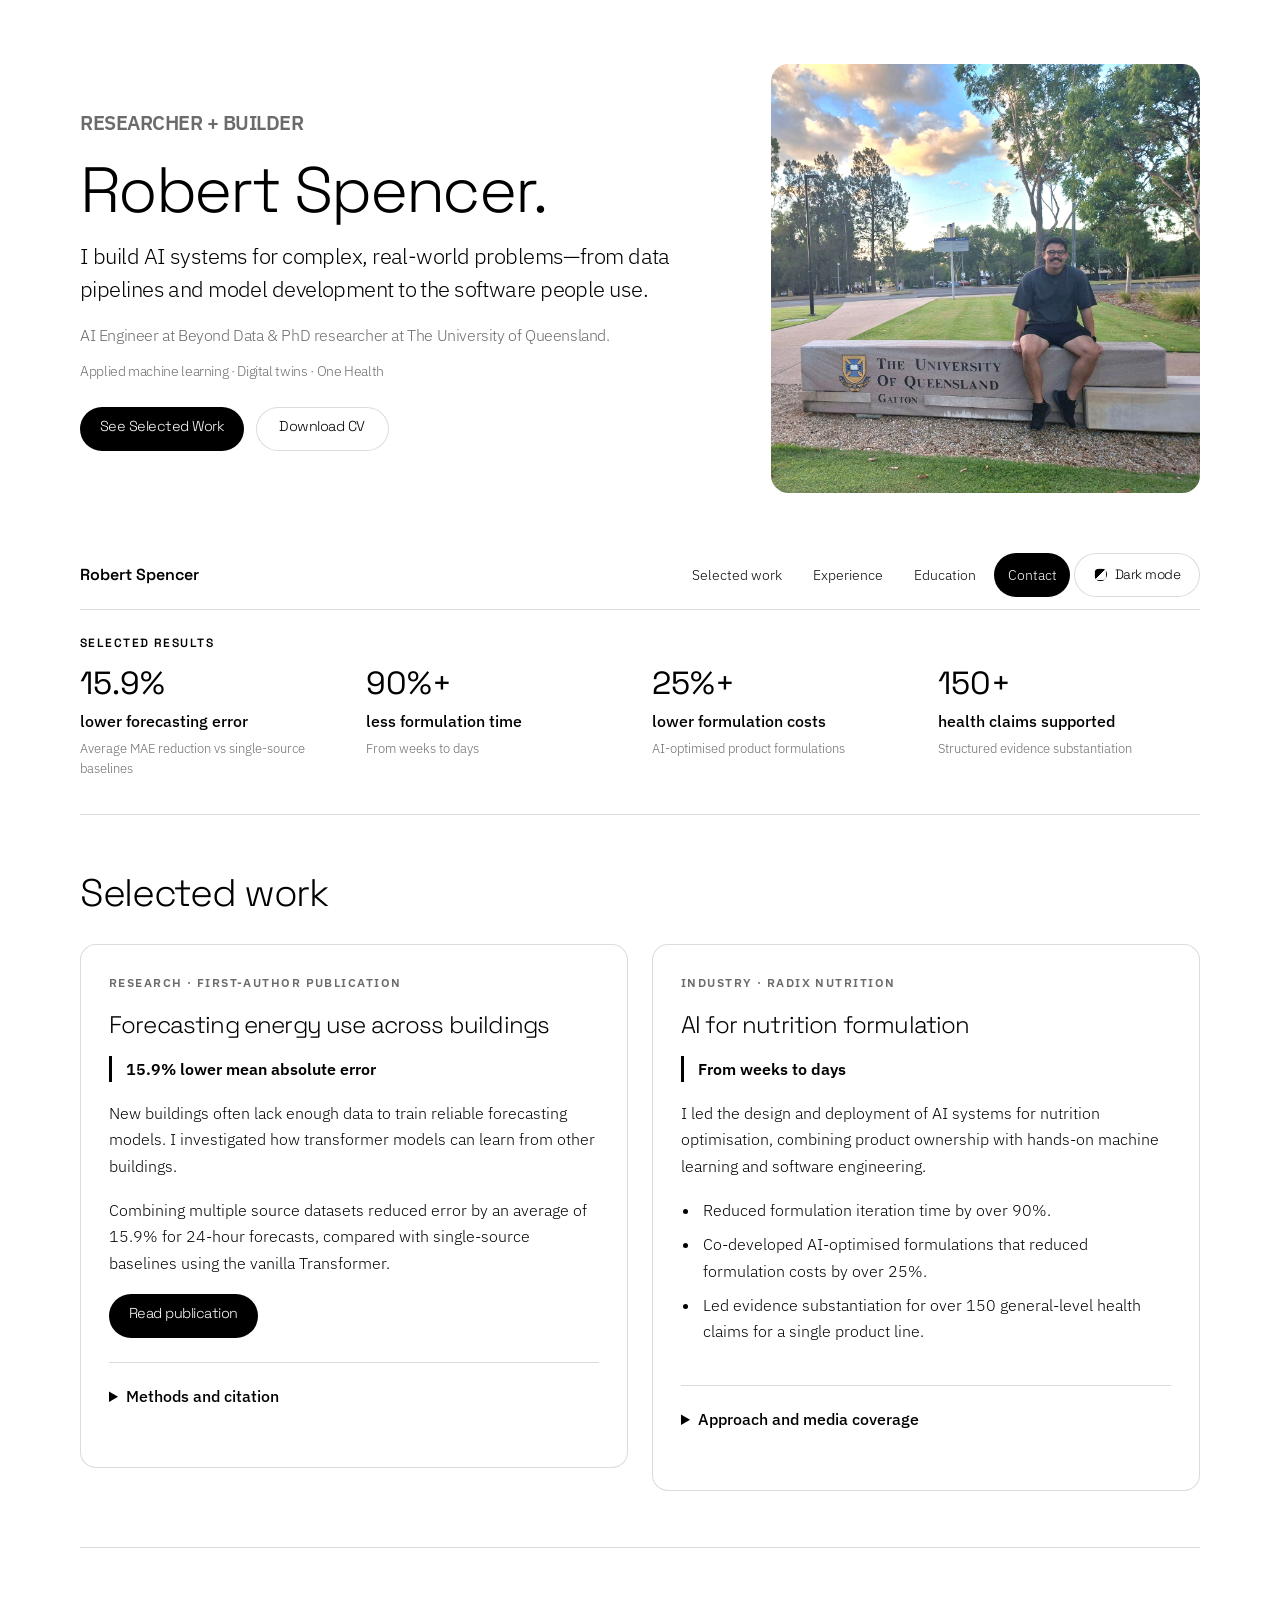
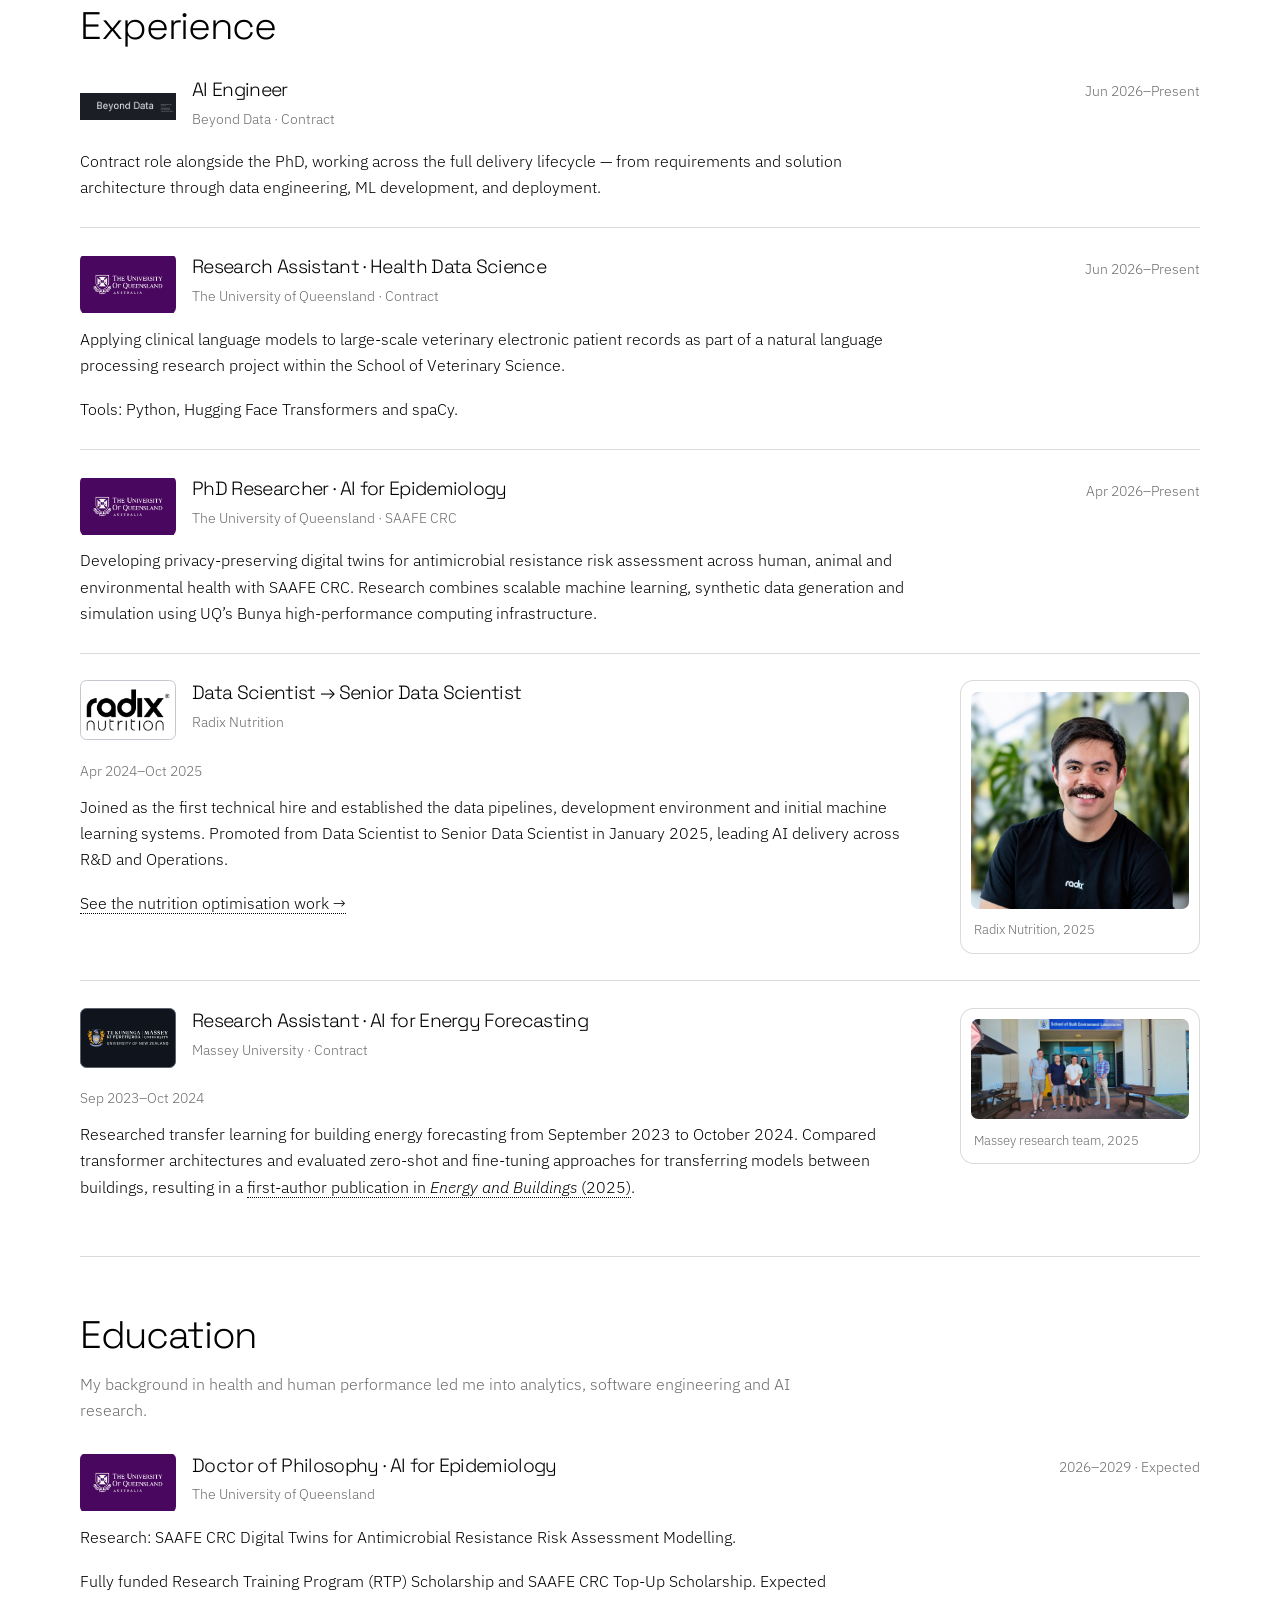
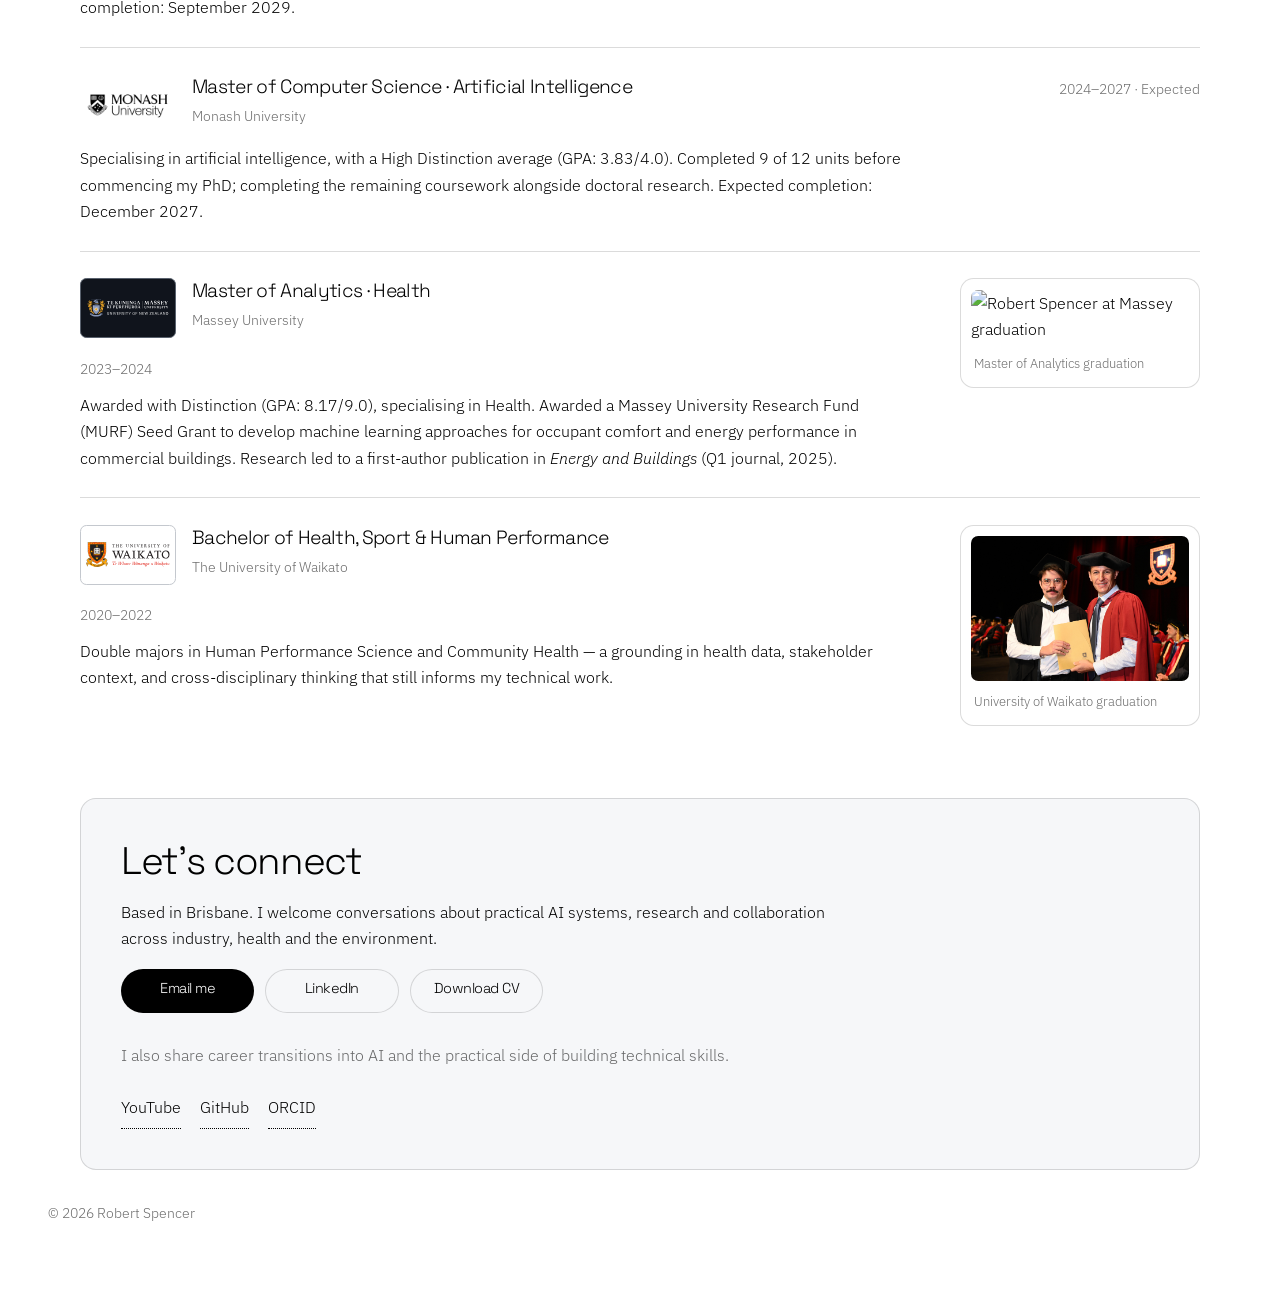
==== commit f9a93db4: "Add institution logos and improve experience card presentation" ====
--- a/index.html
+++ b/index.html
@@ -80,7 +80,7 @@
 		<link rel="icon" type="image/svg+xml" href="images/favicon.svg" />
 		<link rel="shortcut icon" href="images/favicon.svg" />
 		<link rel="stylesheet" href="assets/css/main.css" />
-		<link rel="stylesheet" href="assets/css/custom.css?v=20260906-layout2" />
+		<link rel="stylesheet" href="assets/css/custom.css?v=20260907-radix" />
 		<noscript><link rel="stylesheet" href="assets/css/noscript.css" /></noscript>
 	</head>
 	<body class="is-preload"><a class="skip-link" href="#main">Skip to content</a>
@@ -222,25 +222,25 @@
     </article><article class="resume-entry">
         <div class="entry-heading"><img class="entry-logo" src="images/uq-news.jpg" alt="" loading="lazy" /><div><h3>PhD Researcher · AI for Epidemiology</h3><p class="entry-org">The University of Queensland · SAAFE CRC</p></div><p class="entry-date">Apr 2026–Present</p></div>
         <div class="entry-body"><p>Developing privacy-preserving digital twins for antimicrobial resistance risk assessment across human, animal and environmental health with SAAFE CRC. Research combines scalable machine learning, synthetic data generation and simulation using UQ’s Bunya high-performance computing infrastructure.</p></div>
-    </article><article class="resume-entry">
-        <div class="entry-heading"><div><h3>Data Scientist → Senior Data Scientist</h3><p class="entry-org">Radix Nutrition</p></div><p class="entry-date">Apr 2024–Oct 2025</p></div>
+    </article><article class="resume-entry resume-entry--visual"><div class="entry-copy">
+        <div class="entry-heading"><img class="entry-logo entry-logo--light" src="images/radix-wordmark.png" alt="" loading="lazy" /><div><h3>Data Scientist → Senior Data Scientist</h3><p class="entry-org">Radix Nutrition</p></div><p class="entry-date">Apr 2024–Oct 2025</p></div>
         <div class="entry-body"><p>Joined as the first technical hire and established the data pipelines, development environment and initial machine learning systems. Promoted from Data Scientist to Senior Data Scientist in January 2025, leading AI delivery across R&amp;D and Operations.</p><p><a href="#proof-nutrition">See the nutrition optimisation work →</a></p></div>
-    </article><article class="resume-entry">
-        <div class="entry-heading"><div><h3>Research Assistant · AI for Energy Forecasting</h3><p class="entry-org">Massey University · Contract</p></div><p class="entry-date">Sep 2023–Oct 2024</p></div>
+    </div><figure class="entry-photo"><img src="images/radix-nutrition-2025.jpg" alt="Robert Spencer at Radix Nutrition" class="photo-zoomable" loading="lazy" /><figcaption>Radix Nutrition, 2025</figcaption></figure></article><article class="resume-entry resume-entry--visual"><div class="entry-copy">
+        <div class="entry-heading"><img class="entry-logo entry-logo--dark" src="images/massey-logo.svg" alt="" loading="lazy" /><div><h3>Research Assistant · AI for Energy Forecasting</h3><p class="entry-org">Massey University · Contract</p></div><p class="entry-date">Sep 2023–Oct 2024</p></div>
         <div class="entry-body"><p>Researched transfer learning for building energy forecasting from September 2023 to October 2024. Compared transformer architectures and evaluated zero-shot and fine-tuning approaches for transferring models between buildings, resulting in a <a href="#proof-building-energy">first-author publication in <em>Energy and Buildings</em> (2025)</a>.</p></div>
-    </article></div></section><section id="education" class="main custom-section"><div class="section-heading"><h2>Education</h2><p>My background in health and human performance led me into analytics, software engineering and AI research.</p></div><div class="resume-list"><article class="resume-entry">
+    </div><figure class="entry-photo"><img src="images/2025-02-21-massey-manalyt-supervisors.jpg" alt="Robert Spencer with the Massey research team" class="photo-zoomable" loading="lazy" /><figcaption>Massey research team, 2025</figcaption></figure></article></div></section><section id="education" class="main custom-section"><div class="section-heading"><h2>Education</h2><p>My background in health and human performance led me into analytics, software engineering and AI research.</p></div><div class="resume-list"><article class="resume-entry">
         <div class="entry-heading"><img class="entry-logo" src="images/uq-news.jpg" alt="" loading="lazy" /><div><h3>Doctor of Philosophy · AI for Epidemiology</h3><p class="entry-org">The University of Queensland</p></div><p class="entry-date">2026–2029 · Expected</p></div>
         <div class="entry-body"><p>Research: SAAFE CRC Digital Twins for Antimicrobial Resistance Risk Assessment Modelling.</p><p>Fully funded Research Training Program (RTP) Scholarship and SAAFE CRC Top-Up Scholarship. Expected completion: September 2029.</p></div>
     </article><article class="resume-entry">
         <div class="entry-heading"><img class="entry-logo" src="images/monash-logo.jpg" alt="" loading="lazy" /><div><h3>Master of Computer Science · Artificial Intelligence</h3><p class="entry-org">Monash University</p></div><p class="entry-date">2024–2027 · Expected</p></div>
         <div class="entry-body"><p>Specialising in artificial intelligence, with a High Distinction average (GPA: 3.83/4.0). Completed 9 of 12 units before commencing my PhD; completing the remaining coursework alongside doctoral research. Expected completion: December 2027.</p></div>
-    </article><article class="resume-entry">
-        <div class="entry-heading"><div><h3>Master of Analytics · Health</h3><p class="entry-org">Massey University</p></div><p class="entry-date">2023–2024</p></div>
+    </article><article class="resume-entry resume-entry--visual"><div class="entry-copy">
+        <div class="entry-heading"><img class="entry-logo entry-logo--dark" src="images/massey-logo.svg" alt="" loading="lazy" /><div><h3>Master of Analytics · Health</h3><p class="entry-org">Massey University</p></div><p class="entry-date">2023–2024</p></div>
         <div class="entry-body"><p>Awarded with Distinction (GPA: 8.17/9.0), specialising in Health. Awarded a Massey University Research Fund (MURF) Seed Grant to develop machine learning approaches for occupant comfort and energy performance in commercial buildings. Research led to a first-author publication in <em>Energy and Buildings</em> (Q1 journal, 2025).</p></div>
-    </article><article class="resume-entry">
-        <div class="entry-heading"><div><h3>Bachelor of Health, Sport &amp; Human Performance</h3><p class="entry-org">The University of Waikato</p></div><p class="entry-date">2020–2022</p></div>
+    </div><figure class="entry-photo"><img src="images/2024-massey-graduation.jpeg" alt="Robert Spencer at Massey graduation" class="photo-zoomable" loading="lazy" /><figcaption>Master of Analytics graduation</figcaption></figure></article><article class="resume-entry resume-entry--visual"><div class="entry-copy">
+        <div class="entry-heading"><img class="entry-logo entry-logo--light" src="images/waikato-logo.svg" alt="" loading="lazy" /><div><h3>Bachelor of Health, Sport &amp; Human Performance</h3><p class="entry-org">The University of Waikato</p></div><p class="entry-date">2020–2022</p></div>
         <div class="entry-body"><p>Double majors in Human Performance Science and Community Health — a grounding in health data, stakeholder context, and cross-disciplinary thinking that still informs my technical work.</p></div>
-    </article></div><details class="photo-gallery"><summary>Photos from work and university</summary><div class="gallery-grid"><figure><img src="images/radix-nutrition-2025.jpg" alt="Robert Spencer at Radix Nutrition" class="photo-zoomable" loading="lazy" /><figcaption>Radix Nutrition, 2025</figcaption></figure><figure><img src="images/2025-02-21-massey-manalyt-supervisors.jpg" alt="Robert Spencer with the Massey research team" class="photo-zoomable" loading="lazy" /><figcaption>Massey research team, 2025</figcaption></figure><figure><img src="images/2024-massey-graduation.jpeg" alt="Robert Spencer at Massey graduation" class="photo-zoomable" loading="lazy" /><figcaption>Master of Analytics graduation</figcaption></figure><figure><img src="images/2023-waikato-graduation.jpeg" alt="Robert Spencer at Waikato graduation" class="photo-zoomable" loading="lazy" /><figcaption>University of Waikato graduation</figcaption></figure></div></details></section><section id="contact" class="main custom-section"><div class="section-heading"><h2>Let’s connect</h2></div><span id="content" class="anchor-alias"></span>
+    </div><figure class="entry-photo"><img src="images/2023-waikato-graduation.jpeg" alt="Robert Spencer at Waikato graduation" class="photo-zoomable" loading="lazy" /><figcaption>University of Waikato graduation</figcaption></figure></article></div></section><section id="contact" class="main custom-section"><div class="section-heading"><h2>Let’s connect</h2></div><span id="content" class="anchor-alias"></span>
     <p>Based in Brisbane. I welcome conversations about practical AI systems, research and collaboration across industry, health and the environment.</p>
     <div class="contact-actions"><a href="mailto:rspencer9721@gmail.com" class="button primary">Email me</a><a href="https://www.linkedin.com/in/rspencer9721/" target="_blank" rel="noopener noreferrer" class="button">LinkedIn</a><a href="documents/2026-08-17%20Robert%20Spencer_CV.pdf" target="_blank" class="button">Download CV</a></div>
     <p class="follow-note">I also share career transitions into AI and the practical side of building technical skills.</p>
--- a/assets/css/custom.css
+++ b/assets/css/custom.css
@@ -170,9 +170,20 @@
 .entry-heading h3 { font-size: 1.2rem; line-height: 1.35; margin: 0 0 .25rem; }
 .entry-org, .entry-date { color: var(--text-muted); font-size: .9rem; margin: 0; }
 .entry-date { flex-shrink: 0; padding-top: .15rem; }
-.entry-logo { width: 72px; height: 48px; object-fit: contain; flex-shrink: 0; border-radius: .3rem; }
+.entry-logo { width: 96px; height: 60px; object-fit: contain; flex-shrink: 0; border-radius: .4rem; }
 .entry-body { max-width: 52rem; }
 .entry-body p:last-child { margin-bottom: 0; }
+.resume-entry--visual { display: grid; grid-template-columns: minmax(0, 1fr) 240px; align-items: start; gap: 2rem; }
+.resume-entry--visual .entry-heading { flex-wrap: wrap; }
+.resume-entry--visual .entry-date { width: 100%; }
+.entry-copy { min-width: 0; }
+.entry-photo { margin: 0; padding: .65rem; border: 1px solid var(--border-soft); border-radius: .85rem; background: var(--surface); }
+.entry-photo img { display: block; width: 100%; height: auto; border-radius: .45rem; }
+.entry-photo figcaption { padding: .2rem .15rem; }
+@media (max-width: 736px) {
+    .resume-entry--visual { grid-template-columns: 1fr; gap: 1rem; }
+    .entry-photo { width: 100%; max-width: 340px; }
+}
 .photo-gallery { margin-top: 2rem; border-top: 1px solid var(--border-soft); padding-top: .5rem; }
 .gallery-grid { display: grid; grid-template-columns: repeat(4, minmax(0, 1fr)); gap: 1rem; }
 .gallery-grid figure { margin: 0; min-width: 0; }
@@ -216,7 +227,7 @@
     .metric-card span { font-size: .9rem; line-height: 1.4; }
     .proof-grid { grid-template-columns: 1fr; gap: 1rem; }
     .proof-card { padding: 1.15rem; }
-    .entry-logo { width: 58px; height: 42px; }
+    .entry-logo { width: 80px; height: 50px; }
     .entry-heading { gap: .5rem .75rem; }
     .entry-heading h3 { font-size: 1.15rem; }
     #main #contact { padding: 1.25rem; }
@@ -311,3 +322,7 @@
 	user-select: none;
 	-webkit-user-drag: none;
 }
+
+/* Official wordmarks retain their contrast in either page theme. */
+.entry-logo--dark { background: #10141c; padding: 6px; border: 1px solid #59616d; }
+.entry-logo--light { background: #ffffff; padding: 5px; border: 1px solid #c4c8ce; }
